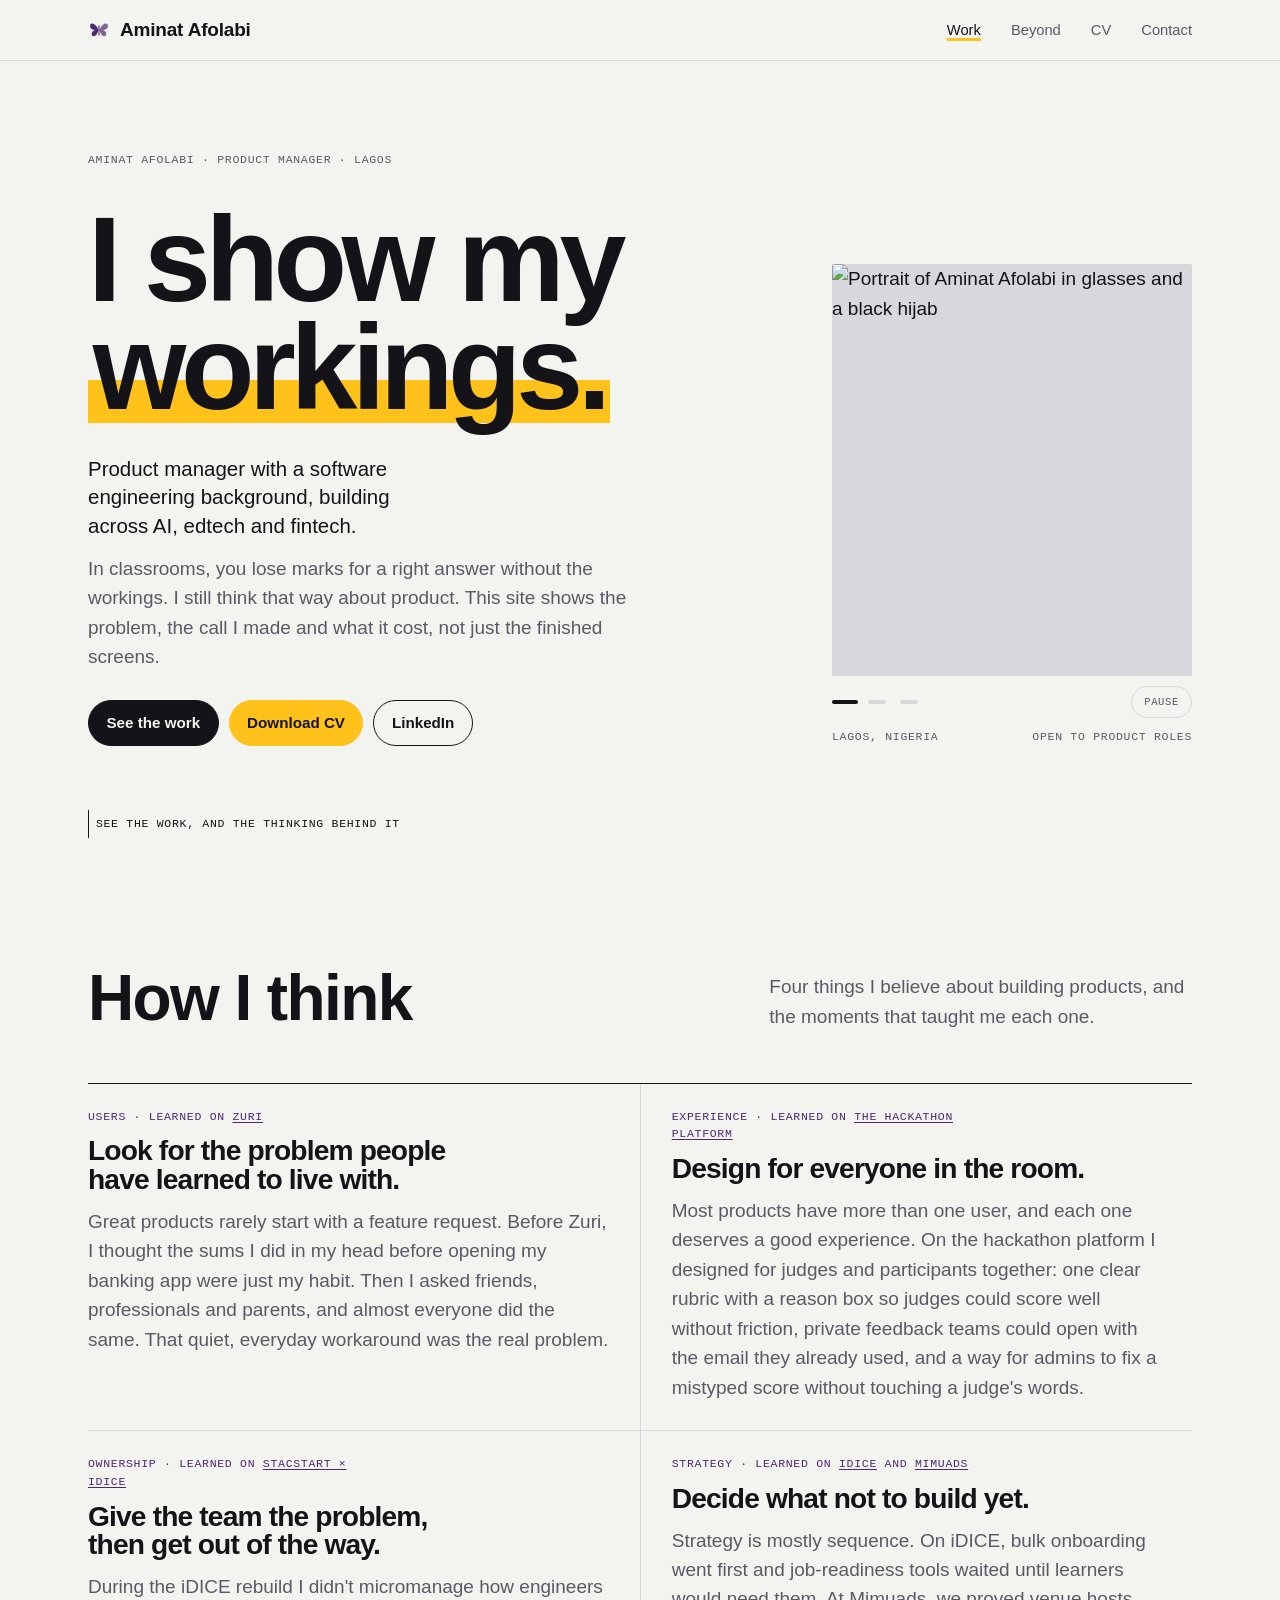
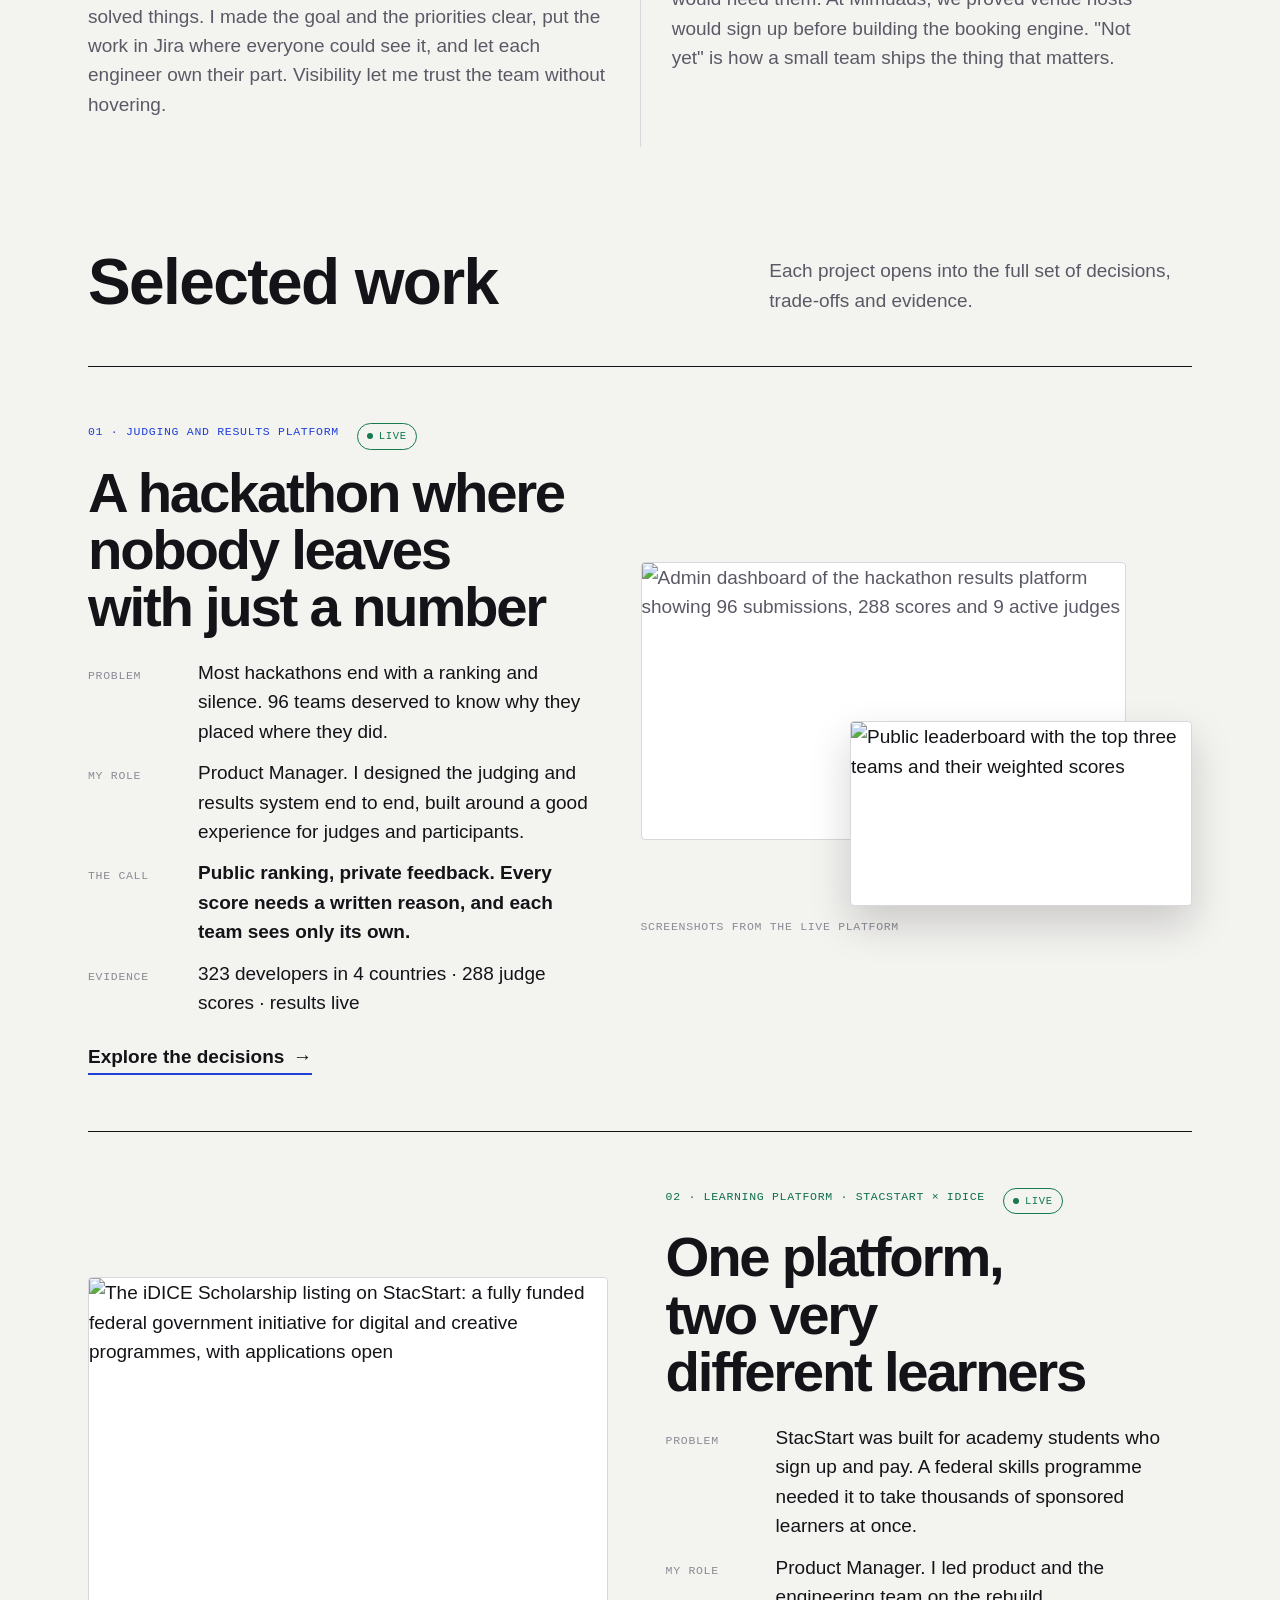
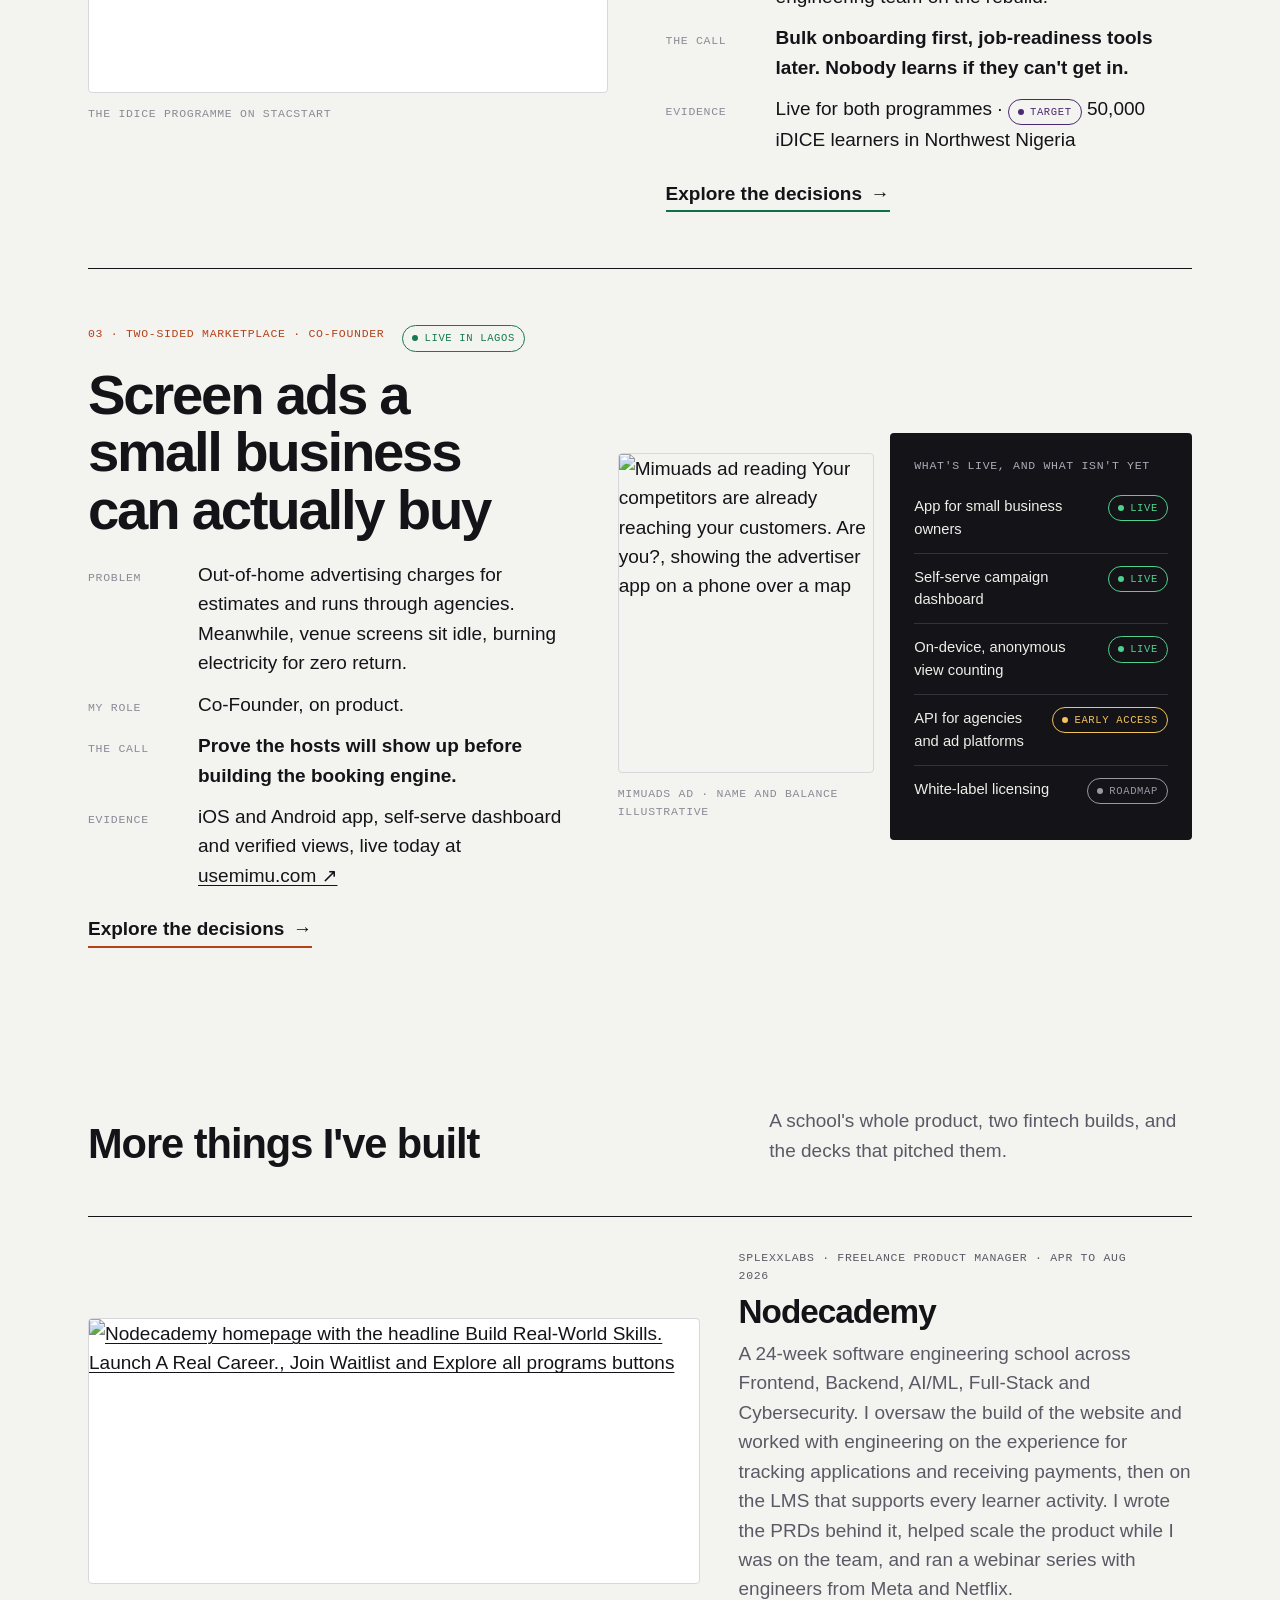
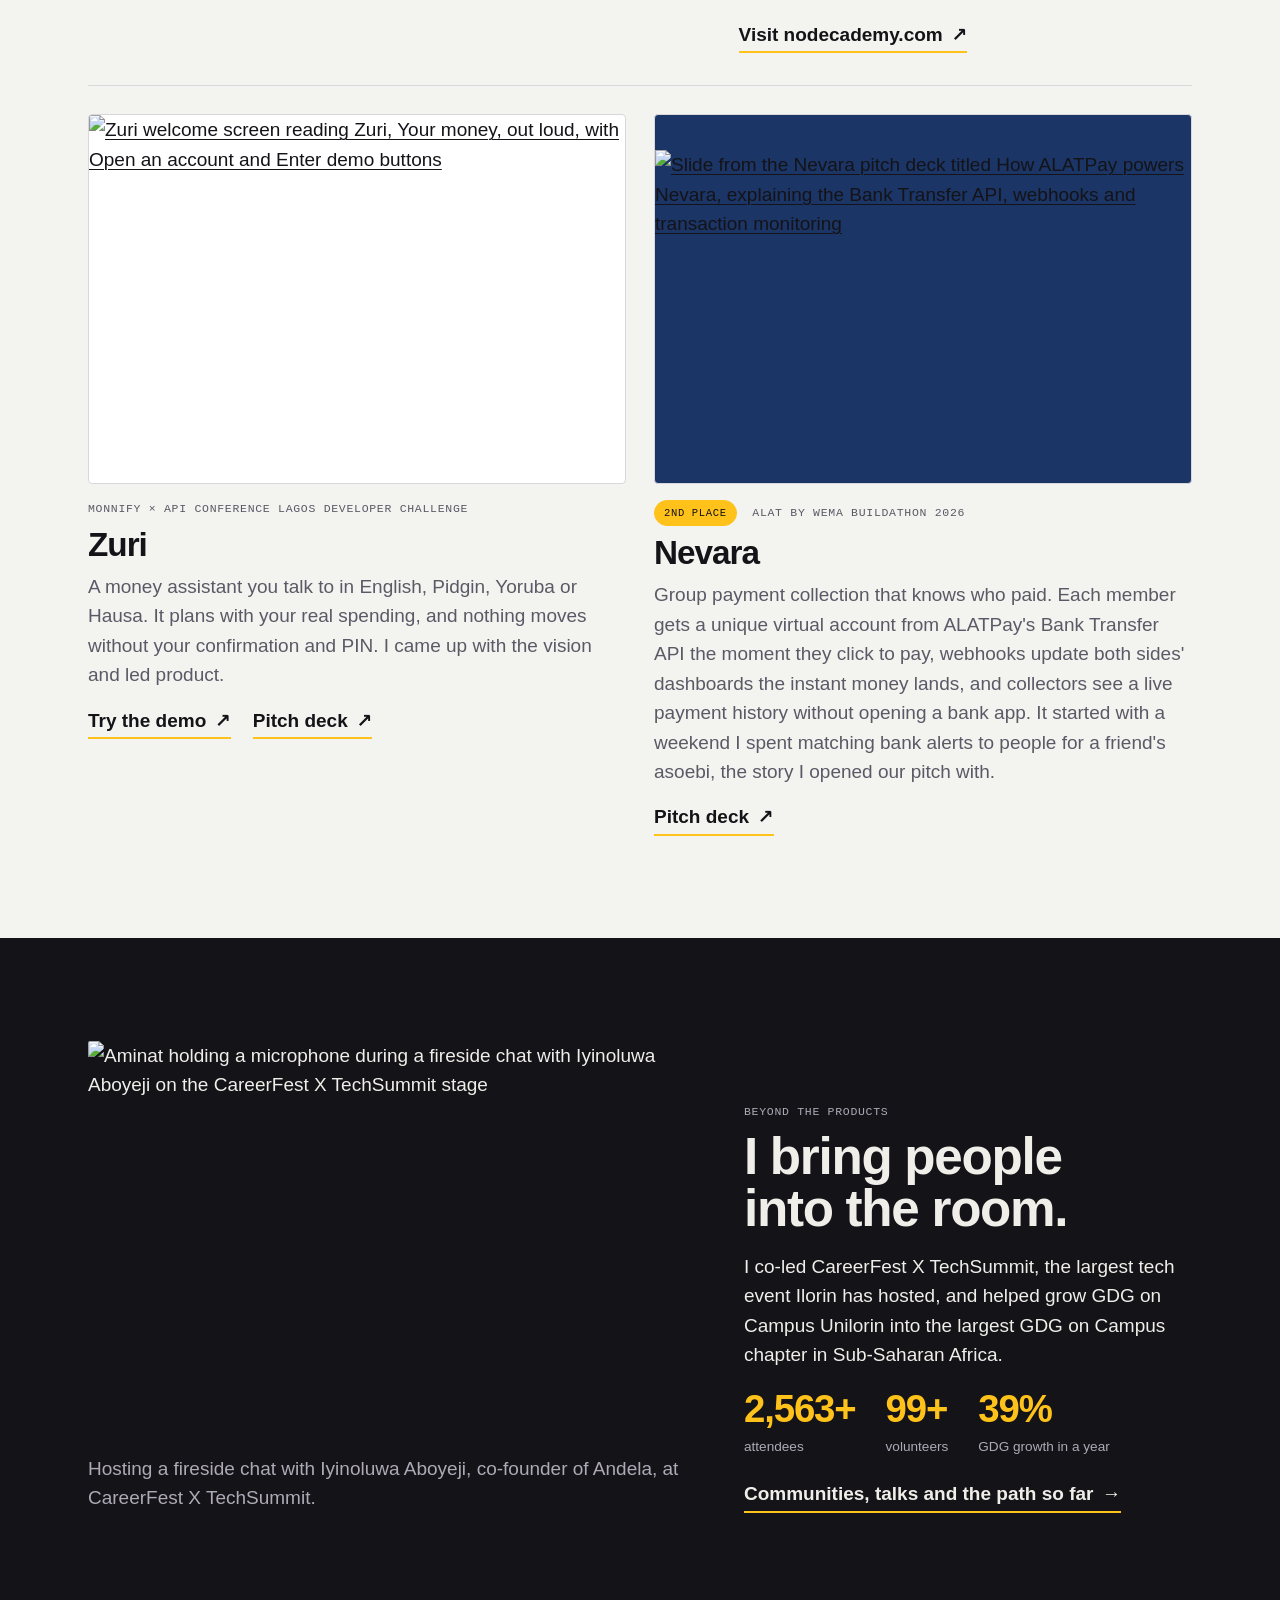
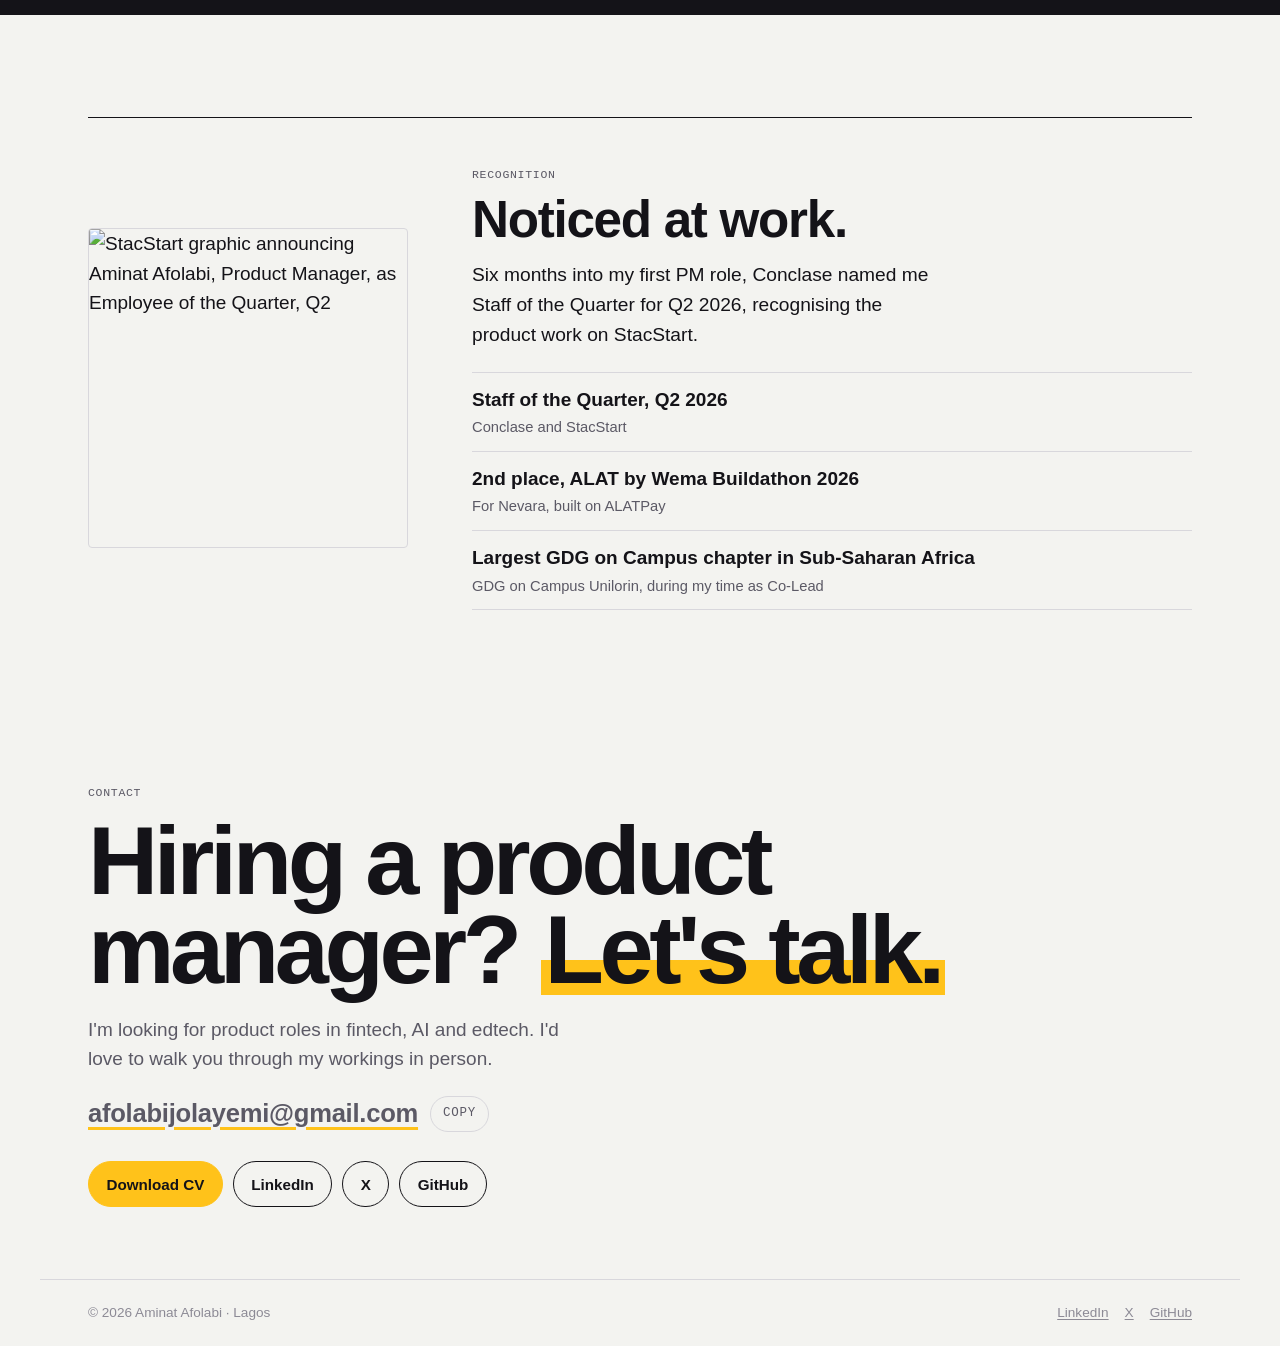
==== index.html @ c55392c6 "Initial file upload" ====
<!doctype html>
<html lang="en-GB" data-base="">
<head>
<meta charset="utf-8">
<meta name="viewport" content="width=device-width, initial-scale=1, viewport-fit=cover">
<title>Aminat Afolabi, Product Manager</title>
<meta name="description" content="Aminat Afolabi is a product manager in Lagos with a software engineering background, building across AI, edtech and fintech. Case studies with the decisions and trade-offs behind the work.">
<meta name="theme-color" content="#141318">
<meta name="author" content="Aminat Afolabi">
<meta property="og:type" content="website">
<meta property="og:site_name" content="Aminat Afolabi">
<meta property="og:title" content="Aminat Afolabi, Product Manager">
<meta property="og:description" content="Aminat Afolabi is a product manager in Lagos with a software engineering background, building across AI, edtech and fintech. Case studies with the decisions and trade-offs behind the work.">
<meta property="og:image" content="og-image.png">
<meta name="twitter:card" content="summary_large_image">
<meta name="twitter:title" content="Aminat Afolabi, Product Manager">
<meta name="twitter:description" content="Aminat Afolabi is a product manager in Lagos with a software engineering background, building across AI, edtech and fintech. Case studies with the decisions and trade-offs behind the work.">
<meta name="twitter:image" content="og-image.png">
<link rel="icon" href="favicon.png" type="image/png" sizes="64x64">
<link rel="icon" href="favicon-32.png" type="image/png" sizes="32x32">
<link rel="apple-touch-icon" href="apple-touch-icon.png">
<link rel="preload" href="fonts/familjen.woff2" as="font" type="font/woff2" crossorigin>
<link rel="stylesheet" href="styles.css">
<script>document.documentElement.classList.add('js')</script>
</head>
<body>
<a class="skip" href="#main">Skip to content</a>
<header class="site-head">
  <div class="wrap">
    <a class="brand" href="index.html"><svg viewBox="0 0 32 32" fill="currentColor" aria-hidden="true"><path d="M15 15C11 6 3 4 3 10c0 4 4 6 8 6-4 1-7 4-5 8 2 3 7 0 9-7z"/><path d="M17 15c4-9 12-11 12-5 0 4-4 6-8 6 4 1 7 4 5 8-2 3-7 0-9-7z" opacity=".7"/><rect x="15.2" y="9" width="1.6" height="15" rx=".8"/></svg><span>Aminat Afolabi</span></a>
    <nav class="site-nav" aria-label="Main">
      <a href="index.html#work" aria-current="page">Work</a>
      <a href="beyond.html">Beyond</a>
      <a class="opt" href="#" data-profile="cv" target="_blank" rel="noopener" hidden>CV</a>
      <a href="index.html#contact">Contact</a>
    </nav>
  </div>
</header>
<main id="main">
<section class="hero wrap" aria-labelledby="hero-title">
  <div class="hero-grid">
    <div>
      <p class="mono muted rise">Aminat Afolabi · Product Manager · Lagos</p>
      <h1 id="hero-title" class="rise d1">I show my <span class="hl sweep">workings.</span></h1>
      <p class="who rise d2">Product manager with a software engineering background, building across AI, edtech and fintech.</p>
      <p class="why rise d2">In classrooms, you lose marks for a right answer without the workings. I still think that way about product. This site shows the problem, the call I made and what it cost, not just the finished screens.</p>
      <div class="actions rise d3">
        <a class="btn solid" href="#work">See the work</a>
        <a class="btn hi" href="#" data-profile="cv" target="_blank" rel="noopener" hidden>Download CV</a>
        <a class="btn" href="https://www.linkedin.com/in/aminat-afolabi" target="_blank" rel="noopener">LinkedIn</a>
      </div>
    </div>
    <figure class="hero-figure rise d2" data-proofs aria-roledescription="carousel" aria-label="Aminat, and proof of the work">
      <div class="proof-stage">
        <div class="slide is-on" aria-hidden="false"><img src="img/portrait.webp" width="640" height="552" alt="Portrait of Aminat Afolabi in glasses and a black hijab" fetchpriority="high"></div>
        <div class="slide" aria-hidden="true"><img src="img/cf-aboyeji.webp" width="480" height="720" alt="Aminat standing beside Iyinoluwa Aboyeji at CareerFest X TechSummit" decoding="async" style="object-position:center 22%"><span class="slide-cap mono">With Iyinoluwa Aboyeji, after hosting our fireside chat</span></div>
        <div class="slide" aria-hidden="true"><img src="img/cf-crowd.webp" width="1280" height="853" alt="A packed auditorium at CareerFest X TechSummit" decoding="async"><span class="slide-cap mono">2,600+ people at CareerFest X TechSummit, which I co-led</span></div>
      </div>
      <div class="proof-controls" hidden>
        <div class="dots" role="group" aria-label="Choose photo">
          <button type="button" aria-label="Show portrait" aria-pressed="true"></button>
          <button type="button" aria-label="Show photo with Iyinoluwa Aboyeji" aria-pressed="false"></button>
          <button type="button" aria-label="Show CareerFest crowd" aria-pressed="false"></button>
        </div>
        <button type="button" class="pause mono" aria-pressed="false">Pause</button>
      </div>
      <figcaption><span class="mono">Lagos, Nigeria</span><span class="mono">Open to product roles</span></figcaption>
    </figure>
  </div>
  <a class="cue mono" href="#thinking"><i aria-hidden="true"></i><span><b>See the work, and the thinking behind it</b></span></a>
</section>

<section class="band wrap" id="thinking" aria-labelledby="think-title" style="padding-top:clamp(24px,4vw,48px)">
  <div class="band-head">
    <h2 id="think-title">How I think</h2>
    <p>Four things I believe about building products, and the moments that taught me each one.</p>
  </div>
  <div class="habits habits-4">
    <article class="habit">
      <p class="mono seen">Users · learned on <a href="#also">Zuri</a></p>
      <h3>Look for the problem people have learned to live with.</h3>
      <p>Great products rarely start with a feature request. Before Zuri, I thought the sums I did in my head before opening my banking app were just my habit. Then I asked friends, professionals and parents, and almost everyone did the same. That quiet, everyday workaround was the real problem.</p>
    </article>
    <article class="habit">
      <p class="mono seen">Experience · learned on <a href="work/hackathon.html">the hackathon platform</a></p>
      <h3>Design for everyone in the room.</h3>
      <p>Most products have more than one user, and each one deserves a good experience. On the hackathon platform I designed for judges and participants together: one clear rubric with a reason box so judges could score well without friction, private feedback teams could open with the email they already used, and a way for admins to fix a mistyped score without touching a judge's words.</p>
    </article>
    <article class="habit">
      <p class="mono seen">Ownership · learned on <a href="work/stacstart-idice.html">StacStart × iDICE</a></p>
      <h3>Give the team the problem, then get out of the way.</h3>
      <p>During the iDICE rebuild I didn't micromanage how engineers solved things. I made the goal and the priorities clear, put the work in Jira where everyone could see it, and let each engineer own their part. Visibility let me trust the team without hovering.</p>
    </article>
    <article class="habit">
      <p class="mono seen">Strategy · learned on <a href="work/stacstart-idice.html">iDICE</a> and <a href="work/mimuads.html">Mimuads</a></p>
      <h3>Decide what not to build yet.</h3>
      <p>Strategy is mostly sequence. On iDICE, bulk onboarding went first and job-readiness tools waited until learners would need them. At Mimuads, we proved venue hosts would sign up before building the booking engine. "Not yet" is how a small team ships the thing that matters.</p>
    </article>
  </div>
</section>

<section class="band wrap" id="work" aria-labelledby="work-title" style="padding-top:0">
  <div class="band-head">
    <h2 id="work-title">Selected work</h2>
    <p>Each project opens into the full set of decisions, trade-offs and evidence.</p>
  </div>

  <article class="pv pv-hack t-hack" aria-labelledby="pv1">
    <div>
      <p class="pv-kicker mono"><span>01 · Judging and results platform</span><span class="chip live">Live</span></p>
      <h3 id="pv1" style="view-transition-name:t-hack"><a href="work/hackathon.html">A hackathon where nobody leaves with just a number</a></h3>
      <dl class="pv-facts">
        <div><dt class="mono">Problem</dt><dd>Most hackathons end with a ranking and silence. 96 teams deserved to know why they placed where they did.</dd></div>
        <div><dt class="mono">My role</dt><dd>Product Manager. I designed the judging and results system end to end, built around a good experience for judges and participants.</dd></div>
        <div class="pv-working"><dt class="mono">The call</dt><dd><span class="hl-acc">Public ranking, private feedback.</span> Every score needs a written reason, and each team sees only its own.</dd></div>
        <div><dt class="mono">Evidence</dt><dd>323 developers in 4 countries · 288 judge scores · results live</dd></div>
      </dl>
      <a class="arrow-link" href="work/hackathon.html">Explore the decisions <span aria-hidden="true">→</span></a>
    </div>
    <figure class="pv-visual">
      <div class="shot-stack">
        <img src="img/hk-admin.webp" width="1100" height="629" alt="Admin dashboard of the hackathon results platform showing 96 submissions, 288 scores and 9 active judges" class="back" loading="lazy" decoding="async">
        <img src="img/hk-board.webp" width="1165" height="628" alt="Public leaderboard with the top three teams and their weighted scores" class="front" loading="lazy" decoding="async">
      </div>
      <figcaption class="shot-cap mono">Screenshots from the live platform</figcaption>
    </figure>
  </article>

  <article class="pv pv-idice t-idice" aria-labelledby="pv2">
    <div>
      <p class="pv-kicker mono"><span>02 · Learning platform · StacStart × iDICE</span><span class="chip live">Live</span></p>
      <h3 id="pv2" style="view-transition-name:t-idice"><a href="work/stacstart-idice.html">One platform, two very different learners</a></h3>
      <dl class="pv-facts">
        <div><dt class="mono">Problem</dt><dd>StacStart was built for academy students who sign up and pay. A federal skills programme needed it to take thousands of sponsored learners at once.</dd></div>
        <div><dt class="mono">My role</dt><dd>Product Manager. I led product and the engineering team on the rebuild.</dd></div>
        <div class="pv-working"><dt class="mono">The call</dt><dd><span class="hl-acc">Bulk onboarding first, job-readiness tools later.</span> Nobody learns if they can't get in.</dd></div>
        <div><dt class="mono">Evidence</dt><dd>Live for both programmes · <span class="chip target">Target</span> 50,000 iDICE learners in Northwest Nigeria</dd></div>
      </dl>
      <a class="arrow-link" href="work/stacstart-idice.html">Explore the decisions <span aria-hidden="true">→</span></a>
    </div>
    <figure class="pv-visual idice-visual">
      <div class="idice-frame"><img src="img/idice-stacstart.webp" width="583" height="620" alt="The iDICE Scholarship listing on StacStart: a fully funded federal government initiative for digital and creative programmes, with applications open" loading="lazy" decoding="async"></div>
      <figcaption class="shot-cap mono">The iDICE programme on StacStart</figcaption>
    </figure>
  </article>

  <article class="pv pv-mimu t-mimu" aria-labelledby="pv3">
    <div>
      <p class="pv-kicker mono"><span>03 · Two-sided marketplace · Co-Founder</span><span class="chip live">Live in Lagos</span></p>
      <h3 id="pv3" style="view-transition-name:t-mimu"><a href="work/mimuads.html">Screen ads a small business can actually buy</a></h3>
      <dl class="pv-facts">
        <div><dt class="mono">Problem</dt><dd>Out-of-home advertising charges for estimates and runs through agencies. Meanwhile, venue screens sit idle, burning electricity for zero return.</dd></div>
        <div><dt class="mono">My role</dt><dd>Co-Founder, on product.</dd></div>
        <div class="pv-working"><dt class="mono">The call</dt><dd><span class="hl-acc">Prove the hosts will show up</span> before building the booking engine.</dd></div>
        <div><dt class="mono">Evidence</dt><dd>iOS and Android app, self-serve dashboard and verified views, live today at <a href="https://usemimu.com" target="_blank" rel="noopener">usemimu.com ↗</a></dd></div>
      </dl>
      <a class="arrow-link" href="work/mimuads.html">Explore the decisions <span aria-hidden="true">→</span></a>
    </div>
    <div class="pv-visual mimu-visual">
    <figure class="mimu-ad"><img src="img/mimu-ad.webp" width="480" height="600" alt="Mimuads ad reading Your competitors are already reaching your customers. Are you?, showing the advertiser app on a phone over a map" loading="lazy" decoding="async"><figcaption class="shot-cap mono">Mimuads ad · name and balance illustrative</figcaption></figure>
    <div class="on-night ledger-box">
      <p class="mono ledger-cap" style="color:var(--night-muted);margin-bottom:8px">What's live, and what isn't yet</p>
      <ul class="ledger">
        <li><span>App for small business owners</span><span class="chip live">Live</span></li>
        <li><span>Self-serve campaign dashboard</span><span class="chip live">Live</span></li>
        <li><span>On-device, anonymous view counting</span><span class="chip live">Live</span></li>
        <li><span>API for agencies and ad platforms</span><span class="chip early">Early access</span></li>
        <li><span>White-label licensing</span><span class="chip road">Roadmap</span></li>
      </ul>
    </div>
    </div>
  </article>
</section>

<section class="band wrap" id="also" aria-labelledby="also-title" style="padding-top:0">
  <div class="band-head"><h2 id="also-title" style="font-size:clamp(1.8rem,3.4vw,2.6rem)">More things I've built</h2><p>A school's whole product, two fintech builds, and the decks that pitched them.</p></div>
  <div class="builds">
    <article class="build build-wide">
      <a class="build-shot" href="https://www.nodecademy.com/" target="_blank" rel="noopener"><img src="img/nodecademy.webp" width="1269" height="550" alt="Nodecademy homepage with the headline Build Real-World Skills. Launch A Real Career., Join Waitlist and Explore all programs buttons" loading="lazy" decoding="async"></a>
      <div class="build-text">
        <p class="mono muted">Splexxlabs · Freelance Product Manager · Apr to Aug 2026</p>
        <h3>Nodecademy</h3>
        <p>A 24-week software engineering school across Frontend, Backend, AI/ML, Full-Stack and Cybersecurity. I oversaw the build of the website and worked with engineering on the experience for tracking applications and receiving payments, then on the LMS that supports every learner activity. I wrote the PRDs behind it, helped scale the product while I was on the team, and ran a webinar series with engineers from Meta and Netflix.</p>
        <p class="build-links"><a class="arrow-link" href="https://www.nodecademy.com/" target="_blank" rel="noopener">Visit nodecademy.com <span aria-hidden="true">↗</span></a></p>
      </div>
    </article>
    <article class="build">
      <a class="build-shot" href="https://zuri-orpin-seven.vercel.app/" target="_blank" rel="noopener"><img src="img/zuri.webp" width="657" height="613" alt="Zuri welcome screen reading Zuri, Your money, out loud, with Open an account and Enter demo buttons" loading="lazy" decoding="async"></a>
      <div class="build-text">
        <p class="mono muted">Monnify × API Conference Lagos Developer Challenge</p>
        <h3>Zuri</h3>
        <p>A money assistant you talk to in English, Pidgin, Yoruba or Hausa. It plans with your real spending, and nothing moves without your confirmation and PIN. I came up with the vision and led product.</p>
        <p class="build-links"><a class="arrow-link" href="https://zuri-orpin-seven.vercel.app/" target="_blank" rel="noopener">Try the demo <span aria-hidden="true">↗</span></a><a class="arrow-link" href="https://drive.google.com/file/d/1WI0hQv4RBMmU1ZyccKUi3Dp_naW5KA8z/view?usp=sharing" target="_blank" rel="noopener">Pitch deck <span aria-hidden="true">↗</span></a></p>
      </div>
    </article>
    <article class="build">
      <a class="build-shot contain" href="https://drive.google.com/file/d/1_WzfguJXYPybaouAVrhMz_KWhtLVdKk3/view?usp=sharing" target="_blank" rel="noopener"><img src="img/nevara-alatpay.webp" width="863" height="480" alt="Slide from the Nevara pitch deck titled How ALATPay powers Nevara, explaining the Bank Transfer API, webhooks and transaction monitoring" loading="lazy" decoding="async"></a>
      <div class="build-text">
        <p class="mono muted"><span class="chip prize">2nd place</span> ALAT by Wema Buildathon 2026</p>
        <h3>Nevara</h3>
        <p>Group payment collection that knows who paid. Each member gets a unique virtual account from ALATPay's Bank Transfer API the moment they click to pay, webhooks update both sides' dashboards the instant money lands, and collectors see a live payment history without opening a bank app. It started with a weekend I spent matching bank alerts to people for a friend's asoebi, the story I opened our pitch with.</p>
        <p class="build-links"><a class="arrow-link" href="https://drive.google.com/file/d/1_WzfguJXYPybaouAVrhMz_KWhtLVdKk3/view?usp=sharing" target="_blank" rel="noopener">Pitch deck <span aria-hidden="true">↗</span></a></p>
      </div>
    </article>
  </div>
</section>

<section class="night band" aria-labelledby="beyond-title">
  <div class="wrap">
    <div class="beyond-teaser">
      <figure>
        <img src="img/cf-fireside.webp" width="1280" height="853" alt="Aminat holding a microphone during a fireside chat with Iyinoluwa Aboyeji on the CareerFest X TechSummit stage" loading="lazy" decoding="async">
        <figcaption>Hosting a fireside chat with Iyinoluwa Aboyeji, co-founder of Andela, at CareerFest X TechSummit.</figcaption>
      </figure>
      <div>
        <p class="mono muted">Beyond the products</p>
        <h2 id="beyond-title" style="font-size:clamp(2rem,4vw,3.4rem);margin-top:10px">I bring people into the room.</h2>
        <p style="margin-top:16px;max-width:44ch">I co-led CareerFest X TechSummit, the largest tech event Ilorin has hosted, and helped grow GDG on Campus Unilorin into the largest GDG on Campus chapter in Sub-Saharan Africa.</p>
        <div class="stats">
          <div><b>2,600+</b><span>attendees</span></div>
          <div><b>100+</b><span>volunteers</span></div>
          <div><b>40%</b><span>GDG growth in a year</span></div>
        </div>
        <a class="arrow-link" href="beyond.html">Communities, talks and the path so far <span aria-hidden="true">→</span></a>
      </div>
    </div>
  </div>
</section>

<section class="band wrap" id="recognition" aria-labelledby="recog-title">
  <div class="recog">
    <figure class="recog-fig"><img src="img/award-eotq.webp" width="800" height="800" alt="StacStart graphic announcing Aminat Afolabi, Product Manager, as Employee of the Quarter, Q2" loading="lazy" decoding="async"></figure>
    <div>
      <p class="mono muted">Recognition</p>
      <h2 id="recog-title" style="font-size:clamp(2rem,4vw,3.2rem);margin-top:10px">Noticed at work.</h2>
      <p class="recog-lead">Six months into my first PM role, Conclase named me Staff of the Quarter for Q2 2026, recognising the product work on StacStart.</p>
      <ul class="recog-list">
        <li><b>Staff of the Quarter, Q2 2026</b><span>Conclase and StacStart</span></li>
        <li><b>2nd place, ALAT by Wema Buildathon 2026</b><span>For Nevara, built on ALATPay</span></li>
        <li><b>Largest GDG on Campus chapter in Sub-Saharan Africa</b><span>GDG on Campus Unilorin, during my time as Co-Lead</span></li>
      </ul>
      <!-- TESTIMONIALS: when you have quotes, add them here as <blockquote class="quote">"..."<cite>Name, Role, Company</cite></blockquote> -->
    </div>
  </div>
</section>

<section class="close wrap" id="contact" aria-labelledby="close-title" style="padding-top:clamp(24px,4vw,56px)">
  <p class="mono muted">Contact</p>
  <h2 id="close-title" style="margin-top:14px">Hiring a product manager? <span class="hl">Let's talk.</span></h2>
  <p>I'm looking for product roles in fintech, AI and edtech. I'd love to walk you through my workings in person.</p>
  <p class="email-row" data-profile="email" hidden><a class="email-link" href="#" data-profile="email" data-fill></a><button class="copy-btn" type="button" data-copy-email>Copy</button></p>
  <div class="actions">
    <a class="btn hi" href="#" data-profile="cv" target="_blank" rel="noopener" hidden>Download CV</a>
    <a class="btn" href="https://www.linkedin.com/in/aminat-afolabi" target="_blank" rel="noopener">LinkedIn</a>
    <a class="btn" href="#" data-profile="x" target="_blank" rel="noopener" hidden>X</a>
    <a class="btn" href="https://github.com/Armina101" target="_blank" rel="noopener">GitHub</a>
  </div>
</section>
</main>
<footer class="wrap site-foot"><span>© 2026 Aminat Afolabi · Lagos</span><span class="foot-links"><a href="https://www.linkedin.com/in/aminat-afolabi" target="_blank" rel="noopener">LinkedIn</a><a href="https://x.com/mysterios_amina" target="_blank" rel="noopener">X</a><a href="https://github.com/Armina101" target="_blank" rel="noopener">GitHub</a></span></footer>
<p class="toast" id="toast" role="status" aria-live="polite" hidden></p>
<script src="site.js"></script>
</body>
</html>
---- styles.css ----
/* ==========================================================================
   Aminat Afolabi · "I show my workings"
   Layout concept: an editorial site that reads like a well-marked script.
   Highlighter yellow marks the answer, plum carries the margin notes,
   each case study brings its own accent on a shared structure.
   ========================================================================== */

@font-face{font-family:"Familjen Grotesk";src:url(fonts/familjen.woff2) format("woff2");font-weight:400 700;font-style:normal;font-display:swap}
@font-face{font-family:"Familjen Grotesk";src:url(fonts/familjen-italic.woff2) format("woff2");font-weight:400 700;font-style:italic;font-display:swap}
@font-face{font-family:"IBM Plex Mono";src:url(fonts/plexmono-400.woff2) format("woff2");font-weight:400;font-display:swap}
@font-face{font-family:"IBM Plex Mono";src:url(fonts/plexmono-500.woff2) format("woff2");font-weight:500;font-display:swap}
@font-face{font-family:"Newsreader";src:url(fonts/newsreader-italic.woff2) format("woff2");font-weight:400 500;font-style:italic;font-display:swap}

:root{
  --paper:#F3F3F0; --raised:#FFFFFF; --ink:#141318; --muted:#5B5965; --faint:#8C8A95; --line:#D8D7DC;
  --hi:#FFC21A; --on-hi:#141318; --plum:#4B2A73; --plum-soft:#ECE6F5;
  --night:#141318; --night-2:#1E1D24; --night-line:#34323C; --night-text:#EFEEE9; --night-muted:#ADAAB6;
  --accent:#4B2A73; --accent-soft:#ECE6F5;
  --live:#167A4C; --live-soft:#DDF1E6; --plan:#8A5A00; --plan-soft:#FFF0C7;
  --sans:"Familjen Grotesk", "Helvetica Neue", Arial, system-ui, sans-serif;
  --mono:"IBM Plex Mono", ui-monospace, "SFMono-Regular", Menlo, monospace;
  --serif:"Newsreader", Georgia, "Times New Roman", serif;
  --wrap:1200px; --gut:clamp(16px,4vw,48px);
}
@media (prefers-color-scheme: dark){:root:not([data-theme="light"]){
  --paper:#111015; --raised:#1A1920; --ink:#EFEEE9; --muted:#A6A3AF; --faint:#7D7A86; --line:#2D2C34;
  --hi:#FFC93D; --plum:#C7B5F0; --plum-soft:#251F33;
  --night:#0A090D; --night-2:#17161C; --night-line:#2D2C34;
  --live:#4FD08E; --live-soft:#11291D; --plan:#F2C35A; --plan-soft:#2E2510; color-scheme:dark}}
:root[data-theme="dark"]{
  --paper:#111015; --raised:#1A1920; --ink:#EFEEE9; --muted:#A6A3AF; --faint:#7D7A86; --line:#2D2C34;
  --hi:#FFC93D; --plum:#C7B5F0; --plum-soft:#251F33;
  --night:#0A090D; --night-2:#17161C; --night-line:#2D2C34;
  --live:#4FD08E; --live-soft:#11291D; --plan:#F2C35A; --plan-soft:#2E2510; color-scheme:dark}

/* project accents, each with a dark-theme partner */
.t-hack{--accent:#1F3FD6; --accent-soft:#E4E8FC}
.t-idice{--accent:#0F6E4D; --accent-soft:#DDF0E8}
.t-mimu{--accent:#B5421A; --accent-soft:#FBE6DC}
@media (prefers-color-scheme: dark){:root:not([data-theme="light"]) .t-hack{--accent:#93A7FF;--accent-soft:#1A2048}:root:not([data-theme="light"]) .t-idice{--accent:#62CFA0;--accent-soft:#10291F}:root:not([data-theme="light"]) .t-mimu{--accent:#F29A72;--accent-soft:#2F1A12}}
:root[data-theme="dark"] .t-hack{--accent:#93A7FF;--accent-soft:#1A2048}
:root[data-theme="dark"] .t-idice{--accent:#62CFA0;--accent-soft:#10291F}
:root[data-theme="dark"] .t-mimu{--accent:#F29A72;--accent-soft:#2F1A12}

@view-transition{navigation:auto}
::view-transition-old(root),::view-transition-new(root){animation-duration:.28s}

*{box-sizing:border-box}
[hidden]{display:none!important}
html{scroll-behavior:smooth;-webkit-text-size-adjust:100%}
body{margin:0;background:var(--paper);color:var(--ink);font-family:var(--sans);font-size:clamp(17px,1.05vw + 12px,19px);line-height:1.55;-webkit-font-smoothing:antialiased;text-rendering:optimizeLegibility}
a{color:inherit;text-underline-offset:.18em;text-decoration-thickness:1px}
img{max-width:100%;height:auto;display:block}
h1,h2,h3,h4{margin:0;font-weight:700;letter-spacing:-0.025em;line-height:1.02;text-wrap:balance}
p,ul,ol,dl,dd,figure,blockquote{margin:0}
ul,ol{padding:0}
.wrap{max-width:var(--wrap);margin:0 auto;padding-inline:var(--gut)}
.mono{font-family:var(--mono);font-size:.72rem;letter-spacing:.06em;text-transform:uppercase;font-weight:400}
.muted{color:var(--muted)}
.serif-note{font-family:var(--serif);font-style:italic;color:var(--plum);font-size:1.1em;line-height:1.35}
:focus-visible{outline:3px solid var(--plum);outline-offset:3px;border-radius:3px}
.skip{position:absolute;left:12px;top:-80px;z-index:50;background:var(--ink);color:var(--paper);padding:10px 14px;border-radius:4px;text-decoration:none}
.skip:focus{top:calc(10px + env(safe-area-inset-top,0px))}

/* highlighter: the site's one loud gesture */
.hl{background-image:linear-gradient(var(--hi),var(--hi));background-repeat:no-repeat;background-position:0 88%;background-size:100% .36em;padding-inline:.04em;color:inherit}
.js .hl.sweep{background-size:0% .36em;animation:sweep .9s .35s cubic-bezier(.6,.1,.2,1) forwards}
@keyframes sweep{to{background-size:100% .36em}}

/* header */
.site-head{position:sticky;top:env(safe-area-inset-top,0px);z-index:20;background:color-mix(in srgb,var(--paper) 92%,transparent);backdrop-filter:blur(8px);-webkit-backdrop-filter:blur(8px);border-bottom:1px solid var(--line)}
.site-head .wrap{display:flex;align-items:center;justify-content:space-between;gap:16px;min-height:60px}
.brand{display:flex;align-items:center;gap:10px;text-decoration:none;font-weight:700;letter-spacing:-0.01em}
.brand svg{width:22px;height:22px;color:var(--plum);flex:none}
.site-nav{display:flex;align-items:center;gap:clamp(14px,2.6vw,30px);font-size:.92rem}
.site-nav a{text-decoration:none;color:var(--muted)}
.site-nav a:hover,.site-nav a[aria-current="page"]{color:var(--ink)}
.site-nav a[aria-current="page"]{text-decoration:underline;text-decoration-color:var(--hi);text-decoration-thickness:3px}
@media (max-width:560px){.site-nav .opt{display:none}}

/* buttons */
.actions{display:flex;flex-wrap:wrap;gap:10px}
.btn{display:inline-flex;align-items:center;gap:.5em;min-height:46px;padding:.6em 1.15em;border-radius:999px;border:1.5px solid var(--ink);background:transparent;color:var(--ink);font:600 .95rem/1 var(--sans);text-decoration:none;cursor:pointer;transition:background .2s,color .2s}
.btn:hover{background:var(--ink);color:var(--paper)}
.btn.solid{background:var(--ink);color:var(--paper)}
.btn.solid:hover{background:var(--plum);border-color:var(--plum);color:#fff}
.btn.hi{background:var(--hi);border-color:var(--hi);color:var(--on-hi)}
.btn.hi:hover{background:var(--ink);border-color:var(--ink);color:var(--paper)}
.arrow-link{font-weight:600;text-decoration:none;display:inline-flex;align-items:center;gap:.45em;border-bottom:2px solid var(--hi);padding-bottom:2px}
.arrow-link span{transition:transform .2s}
.arrow-link:hover span{transform:translateX(4px)}

/* ---------- HOME ---------- */
.hero{padding-block:clamp(40px,7vw,96px) clamp(40px,6vw,72px)}
.hero-grid{display:grid;grid-template-columns:minmax(0,1.55fr) minmax(0,1fr);gap:clamp(28px,6vw,88px);align-items:end}
@media (max-width:820px){.hero-grid{grid-template-columns:1fr;align-items:start}}
.hero h1{font-size:clamp(3.1rem,9.4vw,8.6rem);line-height:.9;letter-spacing:-0.045em;margin-top:.3em}
.hero .who{margin-top:clamp(22px,3vw,34px);font-size:clamp(1.15rem,1.6vw,1.45rem);line-height:1.38;max-width:31ch;font-weight:500}
.hero .why{margin-top:14px;color:var(--muted);max-width:52ch}
.hero .actions{margin-top:28px}
.hero-figure{justify-self:end;width:min(100%,360px);position:relative}
@media (max-width:820px){.hero-figure{justify-self:start;width:min(72%,300px)}}
.hero-figure img{width:100%;aspect-ratio:7/8;object-fit:cover;object-position:center 35%;border-radius:2px}
.hero-figure figcaption{display:flex;justify-content:space-between;gap:10px;margin-top:10px;color:var(--muted)}
.cue{display:inline-flex;gap:.6em;align-items:center;margin-top:clamp(36px,5vw,64px);color:var(--muted);text-decoration:none}
.cue b{font-weight:500;color:var(--ink)}
.cue i{display:inline-block;width:1px;height:28px;background:var(--ink);position:relative;overflow:hidden}
.js .cue i::after{content:"";position:absolute;left:0;top:-30%;width:1px;height:30%;background:var(--hi);animation:drip 2.2s 1.2s ease-in-out infinite}
@keyframes drip{to{top:100%}}

.band{padding-block:clamp(56px,8vw,112px)}
.band-head{display:flex;justify-content:space-between;align-items:end;gap:14px 40px;flex-wrap:wrap;margin-bottom:clamp(28px,4vw,52px)}
.band-head h2{font-size:clamp(2.2rem,5vw,4.2rem)}
.band-head p{max-width:40ch;color:var(--muted)}

.habits{display:grid;grid-template-columns:repeat(3,minmax(0,1fr));gap:0;border-top:1.5px solid var(--ink)}
@media (max-width:860px){.habits{grid-template-columns:1fr}}
.habit{padding:22px clamp(0px,2vw,28px) 26px 0;display:grid;gap:12px;align-content:start}
.habit + .habit{border-left:1px solid var(--line);padding-left:clamp(16px,2vw,28px)}
@media (max-width:860px){.habit + .habit{border-left:0;border-top:1px solid var(--line);padding-left:0}}
.habit h3{font-size:clamp(1.5rem,2.2vw,1.9rem);letter-spacing:-0.03em}
.habit p{color:var(--muted);max-width:44ch}
.habit .seen{color:var(--plum)}
.habit .seen a{color:var(--plum)}

/* project previews: three compositions on one structure */
.pv{display:grid;gap:clamp(20px,4vw,56px);padding-block:clamp(32px,5vw,56px);border-top:1.5px solid var(--ink);align-items:center}
.pv-kicker{display:flex;gap:10px 18px;flex-wrap:wrap;color:var(--accent)}
.pv h3{font-size:clamp(2rem,4.4vw,3.6rem);letter-spacing:-0.04em;margin-top:14px}
.pv h3 a{text-decoration:none}
.pv-facts{display:grid;gap:12px;margin-top:22px}
.pv-facts div{display:grid;grid-template-columns:96px minmax(0,1fr);gap:14px;align-items:baseline}
@media (max-width:480px){.pv-facts div{grid-template-columns:1fr;gap:2px}}
.pv-facts dt{color:var(--faint)}
.pv-facts dd{max-width:56ch}
.pv-working{position:relative}
.pv-working dd{font-weight:600}
.pv .arrow-link{margin-top:24px;border-bottom-color:var(--accent)}
.pv:hover .hl-acc,.pv:focus-within .hl-acc{background-size:100% .36em}
.hl-acc{background-image:linear-gradient(var(--hi),var(--hi));background-repeat:no-repeat;background-position:0 88%;background-size:0% .36em;transition:background-size .5s cubic-bezier(.6,.1,.2,1)}
@media (hover:none){.hl-acc{background-size:100% .36em}}

.pv-hack{grid-template-columns:minmax(0,1fr) minmax(0,1.1fr)}
.pv-idice{grid-template-columns:minmax(0,1fr) minmax(0,1fr)}
.pv-mimu{grid-template-columns:minmax(0,1.15fr) minmax(0,1fr)}
@media (max-width:880px){.pv-hack,.pv-idice,.pv-mimu{grid-template-columns:1fr}}
@media (min-width:881px){.pv-idice .pv-visual{order:-1}}

.shot-stack{position:relative;padding:0 0 12% 0}
.shot-stack img{border:1px solid var(--line);border-radius:4px;background:var(--raised)}
.shot-stack .back{width:88%}
.shot-stack .front{position:absolute;width:62%;right:0;bottom:0;box-shadow:0 18px 40px rgba(20,19,24,.18)}
.shot-cap{margin-top:12px;color:var(--faint)}

.mini-journeys{display:grid;gap:10px;padding:clamp(18px,3vw,30px);background:var(--accent-soft);border-radius:4px}
.mini-journeys .row{display:grid;grid-template-columns:96px repeat(4,minmax(0,1fr));gap:6px;align-items:center}
.mini-journeys .row > span{font-size:.78rem;line-height:1.25;padding:8px;border-radius:3px;background:var(--raised);color:var(--ink);min-height:48px;display:flex;align-items:center}
.mini-journeys .row > span.who{background:transparent;font-family:var(--mono);font-size:.68rem;text-transform:uppercase;letter-spacing:.05em;color:var(--accent);padding-left:0}
.mini-journeys .row > span.diff{outline:2px solid var(--accent);outline-offset:-2px;font-weight:600}
.mini-journeys .merge{text-align:center;padding:10px;border-radius:3px;background:var(--accent);color:#fff;font-weight:600;font-size:.9rem}
:root[data-theme="dark"] .mini-journeys .merge{color:#111015}
@media (prefers-color-scheme: dark){:root:not([data-theme="light"]) .mini-journeys .merge{color:#111015}}
.mini-journeys .cap{color:var(--muted)}
@media (max-width:480px){.mini-journeys .row{grid-template-columns:repeat(4,minmax(0,1fr))}.mini-journeys .row > span.who{grid-column:1/-1;min-height:0;padding-bottom:0}}

.pv-mimu .pv-visual{background:var(--night);color:var(--night-text);border-radius:4px;padding:clamp(20px,3vw,32px)}
.ledger{display:grid;gap:0}
.ledger li{list-style:none;display:grid;grid-template-columns:minmax(0,1fr) auto;gap:12px;padding-block:12px;border-top:1px solid var(--night-line);align-items:baseline}
.ledger li:first-child{border-top:0}
.ledger .cap{color:var(--night-muted);margin-bottom:6px}

/* status chips: an honesty taxonomy */
.chip{display:inline-flex;align-items:center;gap:6px;font-family:var(--mono);font-size:.66rem;letter-spacing:.06em;text-transform:uppercase;padding:4px 9px;border-radius:999px;white-space:nowrap;border:1px solid currentColor}
.chip::before{content:"";width:6px;height:6px;border-radius:50%;background:currentColor}
.chip.live{color:var(--live)}
.chip.early{color:var(--plan)}
.chip.road{color:var(--faint)}
.chip.target{color:var(--plum)}
.chip.prize{color:var(--on-hi);background:var(--hi);border-color:var(--hi)}
.chip.prize::before{display:none}
.on-night .chip.live{color:#4FD08E}.on-night .chip.early{color:#F2C35A}.on-night .chip.road{color:#9A97A3}

.also{list-style:none;display:grid;grid-template-columns:repeat(4,minmax(0,1fr));gap:0;border-top:1px solid var(--line)}
@media (max-width:980px){.also{grid-template-columns:repeat(2,minmax(0,1fr))}}
@media (max-width:560px){.also{grid-template-columns:1fr}}
.also li{padding:18px 20px 22px 0;display:grid;gap:8px;align-content:start;border-bottom:1px solid var(--line)}
.also h3{font-size:1.35rem;letter-spacing:-0.02em}
.also p{color:var(--muted);font-size:.95rem}

/* more builds: one wide, two side by side, different weights on purpose */
.builds{display:grid;grid-template-columns:repeat(2,minmax(0,1fr));gap:clamp(16px,2.4vw,28px);border-top:1.5px solid var(--ink);padding-top:clamp(20px,3vw,32px)}
@media (max-width:760px){.builds{grid-template-columns:1fr}}
.build{display:grid;gap:16px;align-content:start;min-width:0}
.build-wide{grid-column:1/-1;grid-template-columns:minmax(0,1.35fr) minmax(0,1fr);gap:clamp(18px,3vw,40px);align-items:center;padding-bottom:clamp(20px,3vw,32px);border-bottom:1px solid var(--line)}
@media (max-width:860px){.build-wide{grid-template-columns:1fr}}
.build-shot{display:block;border-radius:4px;overflow:hidden;border:1px solid var(--line);background:var(--raised)}
.build-shot img{width:100%;transition:transform .5s ease}
.build-shot:hover img{transform:scale(1.02)}
.build:not(.build-wide) .build-shot{aspect-ratio:16/11}
.build:not(.build-wide) .build-shot img{height:100%;object-fit:cover;object-position:center 40%}
.build-text{display:grid;gap:10px;align-content:start}
.build-text h3{font-size:clamp(1.6rem,2.6vw,2.2rem);letter-spacing:-0.03em}
.build-text p{color:var(--muted);max-width:58ch}
.build-links{display:flex;flex-wrap:wrap;gap:12px 22px;margin-top:6px}
.build-links .arrow-link{color:var(--ink)}
.build-type{background:var(--hi);color:var(--on-hi);border-radius:4px;padding:clamp(20px,3vw,32px)}
.build-type .build-text p{color:var(--on-hi)}
.build-type .build-links .arrow-link{color:var(--on-hi);border-bottom-color:var(--on-hi)}
.build-type .chip.prize{background:var(--on-hi);color:var(--hi);border-color:var(--on-hi)}
.build-type .nevara-quote{font-family:var(--serif);font-style:italic;font-size:clamp(1.8rem,3vw,2.6rem);line-height:1.1}

.recog{display:grid;grid-template-columns:minmax(0,320px) minmax(0,1fr);gap:clamp(24px,5vw,72px);align-items:center;border-top:1.5px solid var(--ink);padding-top:clamp(28px,4vw,48px)}
@media (max-width:760px){.recog{grid-template-columns:1fr}.recog-fig{max-width:280px}}
.recog-fig img{width:100%;border-radius:4px;border:1px solid var(--line)}
.recog-lead{margin-top:14px;font-size:clamp(1.1rem,1.5vw,1.3rem);max-width:44ch}
.recog-list{list-style:none;margin-top:22px;display:grid;gap:0;border-top:1px solid var(--line)}
.recog-list li{display:grid;gap:2px;padding-block:12px;border-bottom:1px solid var(--line)}
.recog-list span{color:var(--muted);font-size:.92rem}
.foot-links{display:flex;gap:16px}

.beyond-teaser{display:grid;grid-template-columns:minmax(0,1.35fr) minmax(0,1fr);gap:clamp(20px,4vw,56px);align-items:end}
@media (max-width:860px){.beyond-teaser{grid-template-columns:1fr}}
.beyond-teaser figure img{width:100%;border-radius:2px}
.beyond-teaser figcaption{margin-top:10px;color:var(--night-muted)}
.night{background:var(--night);color:var(--night-text)}
.night .muted,.night .band-head p{color:var(--night-muted)}
.night .arrow-link{border-bottom-color:var(--hi)}
.stats{display:flex;flex-wrap:wrap;gap:10px 30px;margin-block:20px;font-variant-numeric:tabular-nums}
.stats b{display:block;font-size:clamp(1.8rem,3vw,2.4rem);letter-spacing:-0.03em;line-height:1.05}
.stats span{font-size:.85rem;color:var(--night-muted)}
.night .stats b{color:var(--hi)}

.close{padding-block:clamp(64px,10vw,140px) clamp(40px,6vw,72px)}
.close h2{font-size:clamp(2.6rem,7.6vw,6.6rem);letter-spacing:-0.045em;line-height:.92}
.close p{margin-top:20px;max-width:46ch;color:var(--muted)}
.close .actions{margin-top:28px}
.email-line{font-family:var(--mono);margin-top:20px;font-size:1rem;user-select:all;word-break:break-all}
.site-foot{border-top:1px solid var(--line);padding-block:22px 40px;display:flex;justify-content:space-between;flex-wrap:wrap;gap:10px;color:var(--faint);font-size:.85rem}

/* ---------- CASE STUDY ---------- */
.case-top{padding-block:clamp(28px,5vw,64px) 0}
.back{color:var(--muted);text-decoration:none}
.back:hover{color:var(--ink)}
.case-kicker{margin-top:clamp(24px,4vw,44px);color:var(--accent);display:flex;gap:10px 18px;flex-wrap:wrap}
.case-title{font-size:clamp(2.5rem,7vw,6rem);letter-spacing:-0.045em;line-height:.93;margin-top:16px;max-width:16ch}
.case-dek{margin-top:20px;font-size:clamp(1.15rem,1.7vw,1.4rem);line-height:1.4;max-width:46ch;color:var(--muted)}
.case-meta{display:grid;grid-template-columns:repeat(4,minmax(0,1fr));gap:0;margin-top:clamp(28px,4vw,48px);border-top:1.5px solid var(--ink)}
@media (max-width:820px){.case-meta{grid-template-columns:repeat(2,minmax(0,1fr))}}
.case-meta div{padding:14px 16px 16px 0;display:grid;gap:4px;align-content:start}
.case-meta dt{color:var(--faint)}
.case-meta dd{font-size:.95rem}
.case-meta a{font-weight:600}

.tldr{margin-top:clamp(28px,4vw,48px);background:var(--accent-soft);border-radius:4px;padding:clamp(20px,3vw,32px);display:grid;grid-template-columns:repeat(3,minmax(0,1fr));gap:20px clamp(20px,3vw,40px)}
@media (max-width:820px){.tldr{grid-template-columns:1fr}}
.tldr h2{grid-column:1/-1;font-family:var(--mono);font-size:.72rem;letter-spacing:.06em;text-transform:uppercase;font-weight:500;color:var(--accent)}
.tldr div{display:grid;gap:6px;align-content:start}
.tldr b{font-size:1.05rem}
.tldr p{font-size:.98rem}

.reading{position:sticky;top:calc(60px + env(safe-area-inset-top,0px));z-index:15;background:color-mix(in srgb,var(--paper) 94%,transparent);backdrop-filter:blur(8px);-webkit-backdrop-filter:blur(8px);border-bottom:1px solid var(--line);margin-top:clamp(28px,4vw,44px)}
.reading .wrap{display:flex;align-items:center;justify-content:space-between;gap:12px;min-height:52px;flex-wrap:wrap}
.switch{display:inline-flex;border:1.5px solid var(--ink);border-radius:999px;padding:3px;gap:2px}
.switch button{font:600 .85rem/1 var(--sans);border:0;background:transparent;color:var(--ink);padding:.55em 1em;border-radius:999px;cursor:pointer;min-height:36px}
.switch button[aria-pressed="true"]{background:var(--ink);color:var(--paper)}
.reading .hint{color:var(--muted);font-size:.85rem}
@media (max-width:520px){.reading .hint{display:none}}

.chapter{display:grid;grid-template-columns:minmax(0,240px) minmax(0,1fr);gap:clamp(16px,4vw,64px);padding-block:clamp(36px,5vw,64px);border-top:1px solid var(--line)}
@media (max-width:860px){.chapter{grid-template-columns:1fr}}
.chapter-label{display:grid;gap:6px;align-content:start;position:sticky;top:132px}
@media (max-width:860px){.chapter-label{position:static}}
.chapter-label .num{color:var(--accent)}
.chapter-label h2{font-size:clamp(1.5rem,2.4vw,2rem);letter-spacing:-0.03em}
.chapter-body{min-width:0;display:grid;gap:22px}
.lead{font-size:clamp(1.25rem,2vw,1.6rem);line-height:1.32;font-weight:600;letter-spacing:-0.015em;max-width:34ch}
.workings{display:grid;gap:18px}
.workings p{max-width:66ch}
body.skim .workings{display:none}
.list{list-style:none;display:grid;gap:10px;max-width:66ch}
.list li{padding-left:22px;position:relative}
.list li::before{content:"";position:absolute;left:0;top:.62em;width:10px;height:2px;background:var(--accent)}
.margin-note{border-left:3px solid var(--hi);padding:4px 0 4px 16px;max-width:60ch}
.margin-note .mono{display:block;color:var(--muted);margin-bottom:4px}
.quote{font-family:var(--serif);font-style:italic;font-size:clamp(1.35rem,2.4vw,1.9rem);line-height:1.3;max-width:34ch}
.quote cite{display:block;font-family:var(--mono);font-style:normal;font-size:.7rem;letter-spacing:.06em;text-transform:uppercase;color:var(--muted);margin-top:12px}

.decisions{list-style:none;display:grid;gap:0;counter-reset:d}
.decision{border-top:1px solid var(--line);padding-block:20px;display:grid;grid-template-columns:repeat(auto-fit,minmax(min(100%,200px),1fr));gap:10px 28px;counter-increment:d}
.decision:last-child{border-bottom:1px solid var(--line)}
.decision h3{font-size:1.3rem;letter-spacing:-0.02em;line-height:1.2;grid-column:1/-1}
.decision h3::before{content:counter(d,decimal-leading-zero) "  ";font-family:var(--mono);font-size:.75rem;font-weight:400;color:var(--accent);letter-spacing:.04em;vertical-align:.3em}
.decision dl{display:contents}
.decision .cell{display:grid;gap:4px;align-content:start}
.decision dt{color:var(--faint)}
.decision dd{max-width:60ch}
.decision .cost dd{border-left:3px solid var(--hi);padding-left:12px}

/* tabs / explorers */
.explorer{border:1.5px solid var(--ink);border-radius:4px;overflow:hidden;background:var(--raised)}
.explorer-head{padding:16px 18px;border-bottom:1px solid var(--line);display:grid;gap:6px}
.explorer-head .mono{color:var(--accent)}
.tablist{display:flex;flex-wrap:wrap;gap:6px;padding:12px 18px;border-bottom:1px solid var(--line)}
.tablist button{font:600 .9rem/1 var(--sans);border:1.5px solid var(--line);background:transparent;color:var(--ink);padding:.6em 1em;border-radius:999px;cursor:pointer;min-height:40px}
.tablist button[aria-selected="true"]{background:var(--accent);border-color:var(--accent);color:#fff}
:root[data-theme="dark"] .tablist button[aria-selected="true"]{color:#111015}
@media (prefers-color-scheme: dark){:root:not([data-theme="light"]) .tablist button[aria-selected="true"]{color:#111015}}
.panel{padding:18px;display:grid;gap:14px}
.panel h3{font-size:1.25rem}
.panel + .panel{border-top:1px solid var(--line)}
.js .panel + .panel{border-top:0}
.cando{display:grid;grid-template-columns:repeat(2,minmax(0,1fr));gap:18px}
@media (max-width:640px){.cando{grid-template-columns:1fr}}
.cando h4{font-family:var(--mono);font-size:.7rem;font-weight:500;letter-spacing:.06em;text-transform:uppercase;margin-bottom:8px}
.cando .yes h4{color:var(--live)} .cando .no h4{color:#B3261E}
:root[data-theme="dark"] .cando .no h4{color:#FF8A80}
@media (prefers-color-scheme: dark){:root:not([data-theme="light"]) .cando .no h4{color:#FF8A80}}
.cando ul{list-style:none;display:grid;gap:8px}
.cando li{padding-left:22px;position:relative;font-size:.98rem}
.cando .yes li::before{content:"✓";position:absolute;left:0;color:var(--live);font-weight:700}
.cando .no li::before{content:"×";position:absolute;left:2px;color:#B3261E;font-weight:700}
:root[data-theme="dark"] .cando .no li::before{color:#FF8A80}
@media (prefers-color-scheme: dark){:root:not([data-theme="light"]) .cando .no li::before{color:#FF8A80}}
.why-line{color:var(--muted);font-size:.95rem;border-top:1px dashed var(--line);padding-top:12px}

.flow{list-style:none;display:flex;flex-wrap:wrap;gap:8px;align-items:stretch;counter-reset:f}
.flow li{flex:1 1 150px;border:1.5px solid var(--ink);border-radius:4px;padding:12px 14px;display:grid;gap:4px;align-content:start;position:relative;background:var(--raised)}
.flow li b{font-size:1rem}
.flow li span{font-size:.88rem;color:var(--muted)}
.flow li.key{border-color:var(--accent);background:var(--accent-soft)}
.flow-note{color:var(--muted);font-size:.9rem}

.journeys{display:grid;grid-template-columns:minmax(0,1fr) minmax(0,1fr);gap:16px}
@media (max-width:640px){.journeys{grid-template-columns:1fr}}
.journey{border:1.5px solid var(--ink);border-radius:4px;background:var(--raised)}
.journey h3{font-size:1.1rem;padding:14px 16px;border-bottom:1px solid var(--line)}
.journey ol{list-style:none;counter-reset:s}
.journey li{counter-increment:s;padding:12px 16px 12px 52px;position:relative;border-bottom:1px solid var(--line);font-size:.96rem}
.journey li:last-child{border-bottom:0}
.journey li::before{content:counter(s);position:absolute;left:16px;top:12px;font-family:var(--mono);font-size:.75rem;color:var(--faint)}
.journey li.diff{background:var(--accent-soft)}
.journey li.diff::after{content:"differs";position:absolute;right:12px;top:12px;font-family:var(--mono);font-size:.62rem;letter-spacing:.06em;text-transform:uppercase;color:var(--accent)}
.journey li small{display:block;color:var(--muted);font-size:.84rem;margin-top:2px}

.board{display:grid;grid-template-columns:repeat(auto-fit,minmax(min(100%,230px),1fr));gap:16px;align-items:start}
.toast{position:fixed;left:50%;bottom:calc(20px + env(safe-area-inset-bottom,0px));transform:translateX(-50%);z-index:60;background:var(--ink);color:var(--paper);padding:10px 18px;border-radius:999px;font-weight:600;font-size:.9rem}
.board section{border:1.5px solid var(--ink);border-radius:4px;background:var(--raised)}
.board h3{font-size:1.05rem;padding:12px 16px;border-bottom:1px solid var(--line);display:flex;justify-content:space-between;gap:10px;align-items:center}
.board ul{list-style:none}
.board li{padding:11px 16px;border-bottom:1px solid var(--line);font-size:.95rem}
.board li:last-child{border-bottom:0}
.board li small{display:block;color:var(--muted);font-size:.84rem}

.figures{display:grid;grid-template-columns:repeat(auto-fit,minmax(min(100%,128px),1fr));gap:18px;border-top:1.5px solid var(--ink);padding-top:16px;font-variant-numeric:tabular-nums}
.figures b{display:block;font-size:clamp(1.9rem,3.2vw,2.6rem);letter-spacing:-0.035em;line-height:1}
.figures span{display:block;margin-top:6px;font-size:.88rem;color:var(--muted)}

.evidence{display:grid;grid-template-columns:minmax(0,1.5fr) minmax(0,1fr);gap:16px;align-items:start}
@media (max-width:760px){.evidence{grid-template-columns:1fr}}
.evidence .col{display:grid;gap:16px}
.evidence figure img,.single-shot img{border:1px solid var(--line);border-radius:4px;background:var(--raised);width:100%}
.evidence figcaption,.single-shot figcaption{margin-top:8px;font-size:.88rem;color:var(--muted)}
.evidence figcaption b,.single-shot figcaption b{color:var(--ink)}
.single-shot{max-width:440px}

.status-list{list-style:none;display:grid;gap:0;border-top:1.5px solid var(--ink)}
.status-list li{display:grid;grid-template-columns:minmax(0,1fr) auto;gap:12px;padding-block:14px;border-bottom:1px solid var(--line);align-items:baseline}
.status-list li small{display:block;color:var(--muted);font-size:.88rem}

.next-case{border-top:1.5px solid var(--ink);padding-block:clamp(40px,6vw,80px)}
.next-case a{text-decoration:none;display:grid;gap:10px}
.next-case .mono{color:var(--muted)}
.next-case b{font-size:clamp(2rem,5vw,4rem);letter-spacing:-0.04em;line-height:.95;font-weight:700}
.next-case a:hover b{text-decoration:underline;text-decoration-color:var(--hi);text-decoration-thickness:4px}

/* ---------- BEYOND ---------- */
.essay{display:grid;gap:clamp(14px,2vw,22px)}
.essay figcaption{margin-top:8px;color:var(--night-muted);font-size:.88rem}
.essay img{width:100%;border-radius:2px}
.essay-lead{display:grid;grid-template-columns:minmax(0,1.65fr) minmax(0,1fr);gap:clamp(20px,4vw,48px);align-items:end}
@media (max-width:860px){.essay-lead{grid-template-columns:1fr}}
.pair{display:grid;grid-template-columns:4fr 9fr;gap:clamp(12px,2vw,20px);align-items:start}
@media (max-width:560px){.pair{grid-template-columns:1fr}}
.room img{aspect-ratio:21/9;object-fit:cover;object-position:center 55%}
@media (max-width:560px){.room img{aspect-ratio:3/2}}
.rows{list-style:none}
.rows li{display:grid;grid-template-columns:150px minmax(0,1fr) minmax(0,1.5fr);gap:6px 28px;padding-block:18px;border-top:1px solid var(--line)}
.rows li:last-child{border-bottom:1px solid var(--line)}
@media (max-width:860px){.rows li{grid-template-columns:1fr}}
.rows .when{color:var(--faint);padding-top:4px}
.rows b{font-size:1.15rem;line-height:1.3}
.rows b small{display:block;font-weight:400;font-size:.92rem;color:var(--muted)}
.rows p{color:var(--muted)}
.rows a{color:var(--ink);font-weight:600}
.flyers{display:flex;flex-wrap:wrap;gap:16px;margin-top:28px}
.flyers figure{flex:var(--r) 1 calc(var(--r) * 200px);min-width:0}
.flyers img{width:100%;border:1px solid var(--line);border-radius:2px}
.flyers figcaption{margin-top:8px;font-size:.85rem;color:var(--muted)}

/* motion */
@keyframes rise{from{opacity:0;transform:translateY(12px)}to{opacity:1;transform:none}}
.js .rise{animation:rise .7s cubic-bezier(.2,.7,.2,1) both}
.js .d1{animation-delay:.06s}.js .d2{animation-delay:.14s}.js .d3{animation-delay:.22s}
@media (prefers-reduced-motion:reduce){
  *,*::before,*::after{animation:none!important;transition:none!important}
  html{scroll-behavior:auto}
  .js .hl.sweep{background-size:100% .36em}
  @view-transition{navigation:none}
}
.build-text .chip{justify-self:start}
/* contained screenshots (slides keep their full frame) */
.build-shot.contain{background:#1B3566;aspect-ratio:16/11;display:flex;align-items:center}
.build-shot.contain img{height:auto;object-fit:contain}
.build-text .mono .chip{margin-right:8px}
/* iDICE preview: top of the real listing */
.idice-frame{border:1px solid var(--line);border-radius:4px;overflow:hidden;background:#fff;aspect-ratio:5/4;max-width:520px}
.idice-frame img{width:100%;height:100%;object-fit:cover;object-position:top}
/* Mimuads preview: real ad beside the status ledger */
.mimu-visual{display:grid;grid-template-columns:minmax(0,.8fr) minmax(0,1fr);gap:16px;align-items:center}
@media (max-width:520px){.mimu-visual{grid-template-columns:1fr}.mimu-ad{max-width:300px}}
.mimu-ad img{width:100%;border-radius:4px;border:1px solid var(--line)}
.ledger-box{background:var(--night);color:var(--night-text);border-radius:4px;padding:clamp(16px,2.4vw,24px)}
.pv-mimu .pv-visual.mimu-visual{background:transparent;color:inherit;padding:0}
.build:not(.build-wide) .build-shot.contain img{height:auto;object-fit:contain}
.pv-mimu{grid-template-columns:minmax(0,1fr) minmax(0,1.2fr)}
@media (max-width:880px){.pv-mimu{grid-template-columns:1fr}}
.mimu-visual{grid-template-columns:minmax(0,.85fr) minmax(0,1fr)}
.ledger-box .ledger li{font-size:.92rem}
@media (max-width:560px){.mimu-visual{grid-template-columns:1fr}.mimu-ad{max-width:280px}}
/* four habits in a 2 x 2 grid */
.habits-4{grid-template-columns:repeat(2,minmax(0,1fr))}
.habits-4 .habit{padding:24px clamp(16px,2.4vw,32px) 28px 0;border-left:0}
.habits-4 .habit:nth-child(even){border-left:1px solid var(--line);padding-left:clamp(16px,2.4vw,32px)}
.habits-4 .habit:nth-child(n+3){border-top:1px solid var(--line)}
.habits-4 .habit p:last-child{max-width:52ch}
@media (max-width:760px){.habits-4{grid-template-columns:1fr}.habits-4 .habit:nth-child(even){border-left:0;padding-left:0}.habits-4 .habit:nth-child(n+2){border-top:1px solid var(--line)}}
/* contact: email shown once, with a quiet copy action */
.email-row{display:flex;align-items:center;flex-wrap:wrap;gap:12px;margin-top:22px}
.email-link{font-size:clamp(1.15rem,2.2vw,1.6rem);font-weight:600;letter-spacing:-0.01em;text-decoration:underline;text-decoration-color:var(--hi);text-decoration-thickness:3px;word-break:break-all}
.copy-btn{font:500 .78rem/1 var(--mono);letter-spacing:.06em;text-transform:uppercase;border:1px solid var(--line);background:transparent;color:var(--muted);padding:8px 12px;border-radius:999px;cursor:pointer;min-height:36px}
.copy-btn:hover{color:var(--ink);border-color:var(--ink)}
/* hero: portrait that turns into proof */
.proof-stage{position:relative;aspect-ratio:7/8;overflow:hidden;border-radius:2px;background:var(--line)}
.proof-stage .slide{position:absolute;inset:0;opacity:0;transition:opacity .9s ease}
.proof-stage .slide.is-on{opacity:1}
.proof-stage .slide img{width:100%;height:100%;object-fit:cover;object-position:center 35%;aspect-ratio:auto}
.hero-figure .proof-stage img{aspect-ratio:auto}
.slide-cap{position:absolute;left:10px;right:10px;bottom:10px;background:rgba(20,19,24,.82);color:#F3F3F0;padding:8px 10px;border-radius:3px;font-size:.66rem;line-height:1.35;transform:translateY(6px);transition:transform .9s ease}
.slide.is-on .slide-cap{transform:none}
.proof-controls{display:flex;justify-content:space-between;align-items:center;gap:10px;margin-top:10px}
.dots{display:flex;gap:6px}
.dots button{width:26px;height:26px;border:0;background:transparent;padding:0;cursor:pointer;display:grid;place-items:center}
.dots button::before{content:"";width:18px;height:4px;border-radius:2px;background:var(--line);transition:background .3s,width .3s}
.dots button[aria-pressed="true"]::before{background:var(--ink);width:26px}
.pause{border:1px solid var(--line);background:transparent;color:var(--muted);border-radius:999px;padding:6px 12px;cursor:pointer;min-height:32px;font-size:.66rem}
.pause:hover{color:var(--ink);border-color:var(--ink)}
/* zoomable images */
img.zoomable{cursor:zoom-in}
.lightbox{border:0;padding:0;background:transparent;max-width:min(96vw,1400px);max-height:94vh;margin:auto}
.lightbox::backdrop{background:rgba(10,9,13,.88)}
.lightbox img{max-width:min(96vw,1400px);max-height:84vh;width:auto;height:auto;margin:0 auto;border-radius:3px;background:#fff}
.lb-cap{color:#EFEEE9;font-size:.9rem;margin-top:10px;text-align:center;max-width:70ch;margin-inline:auto}
.lb-close{position:fixed;top:calc(14px + env(safe-area-inset-top,0px));right:14px;font:600 .9rem/1 var(--sans);background:#EFEEE9;color:#141318;border:0;border-radius:999px;padding:10px 16px;cursor:pointer;z-index:2}
@media (prefers-reduced-motion:reduce){.proof-stage .slide{transition:none}}
.lightbox[open]{position:fixed;inset:0;width:100vw;height:100vh;max-width:none;max-height:none;margin:0;background:rgba(10,9,13,.94);display:flex;flex-direction:column;align-items:center;justify-content:center;padding:56px 12px 20px}
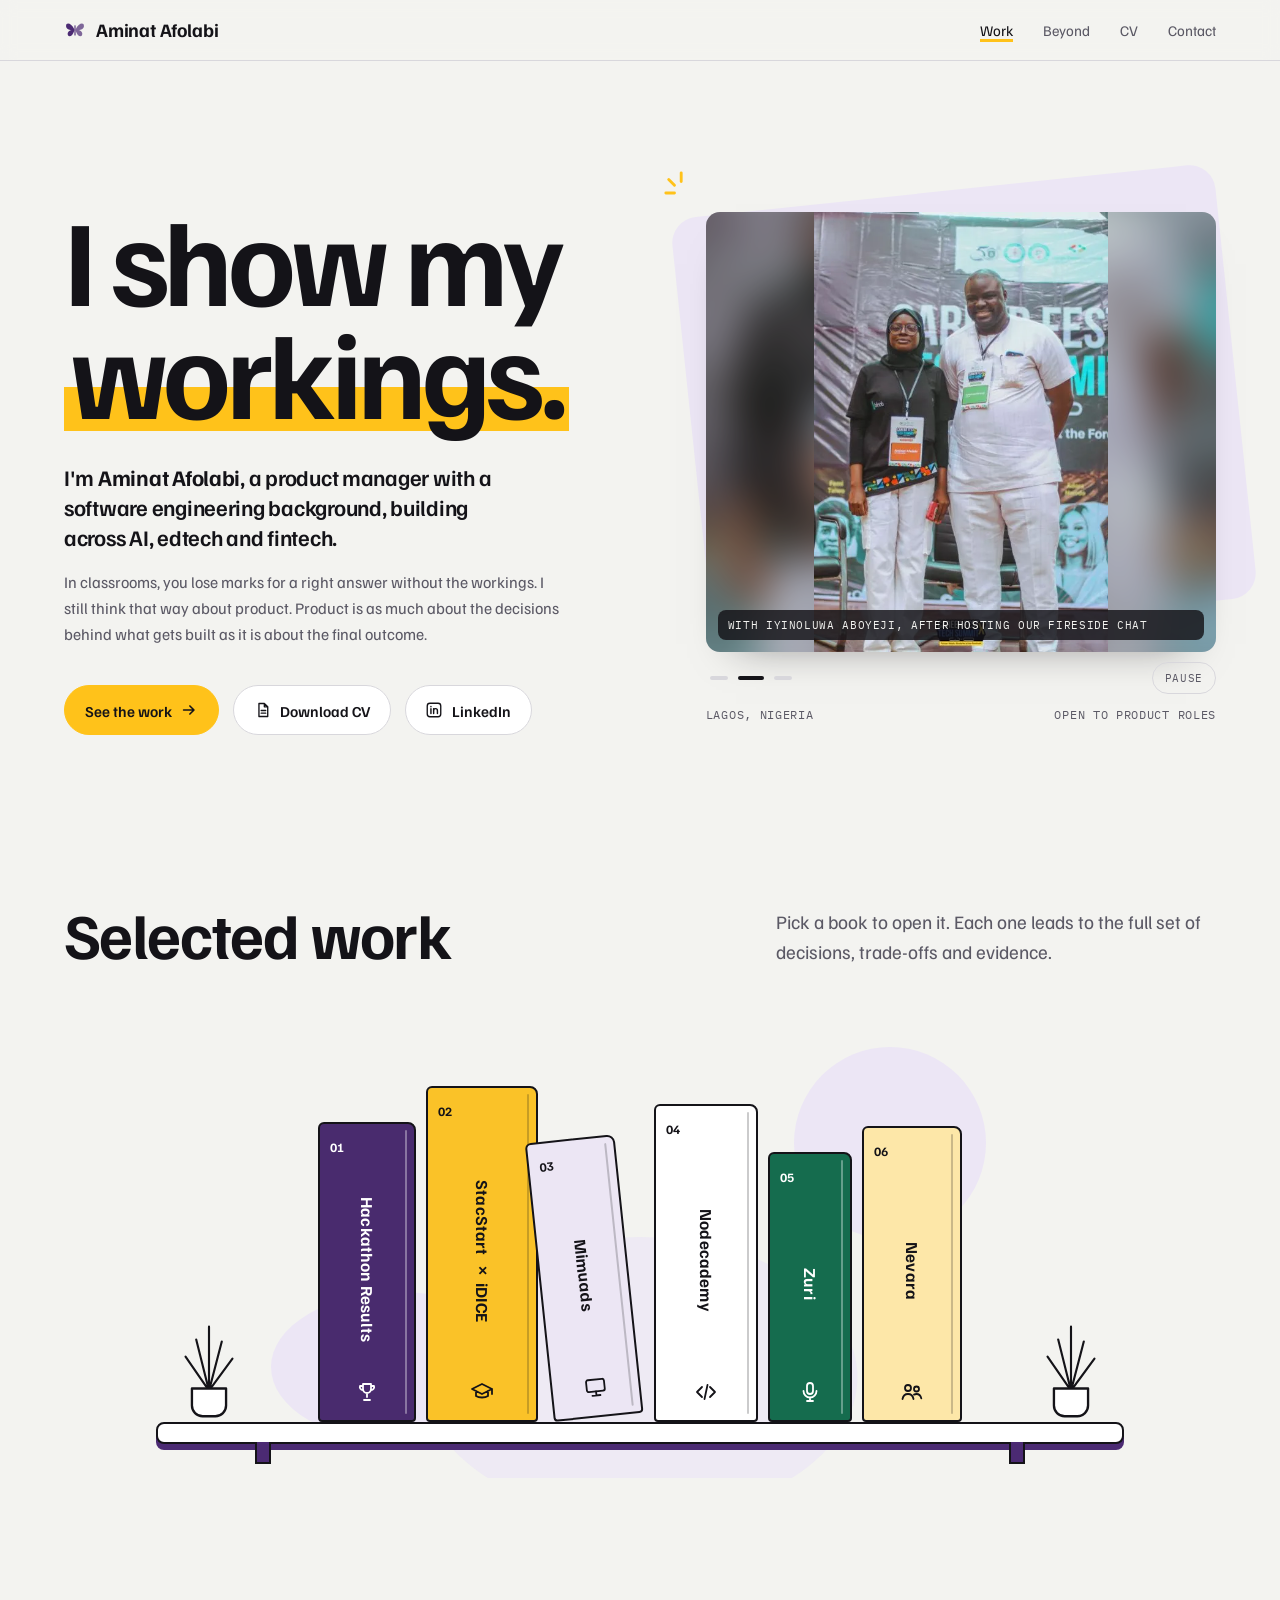
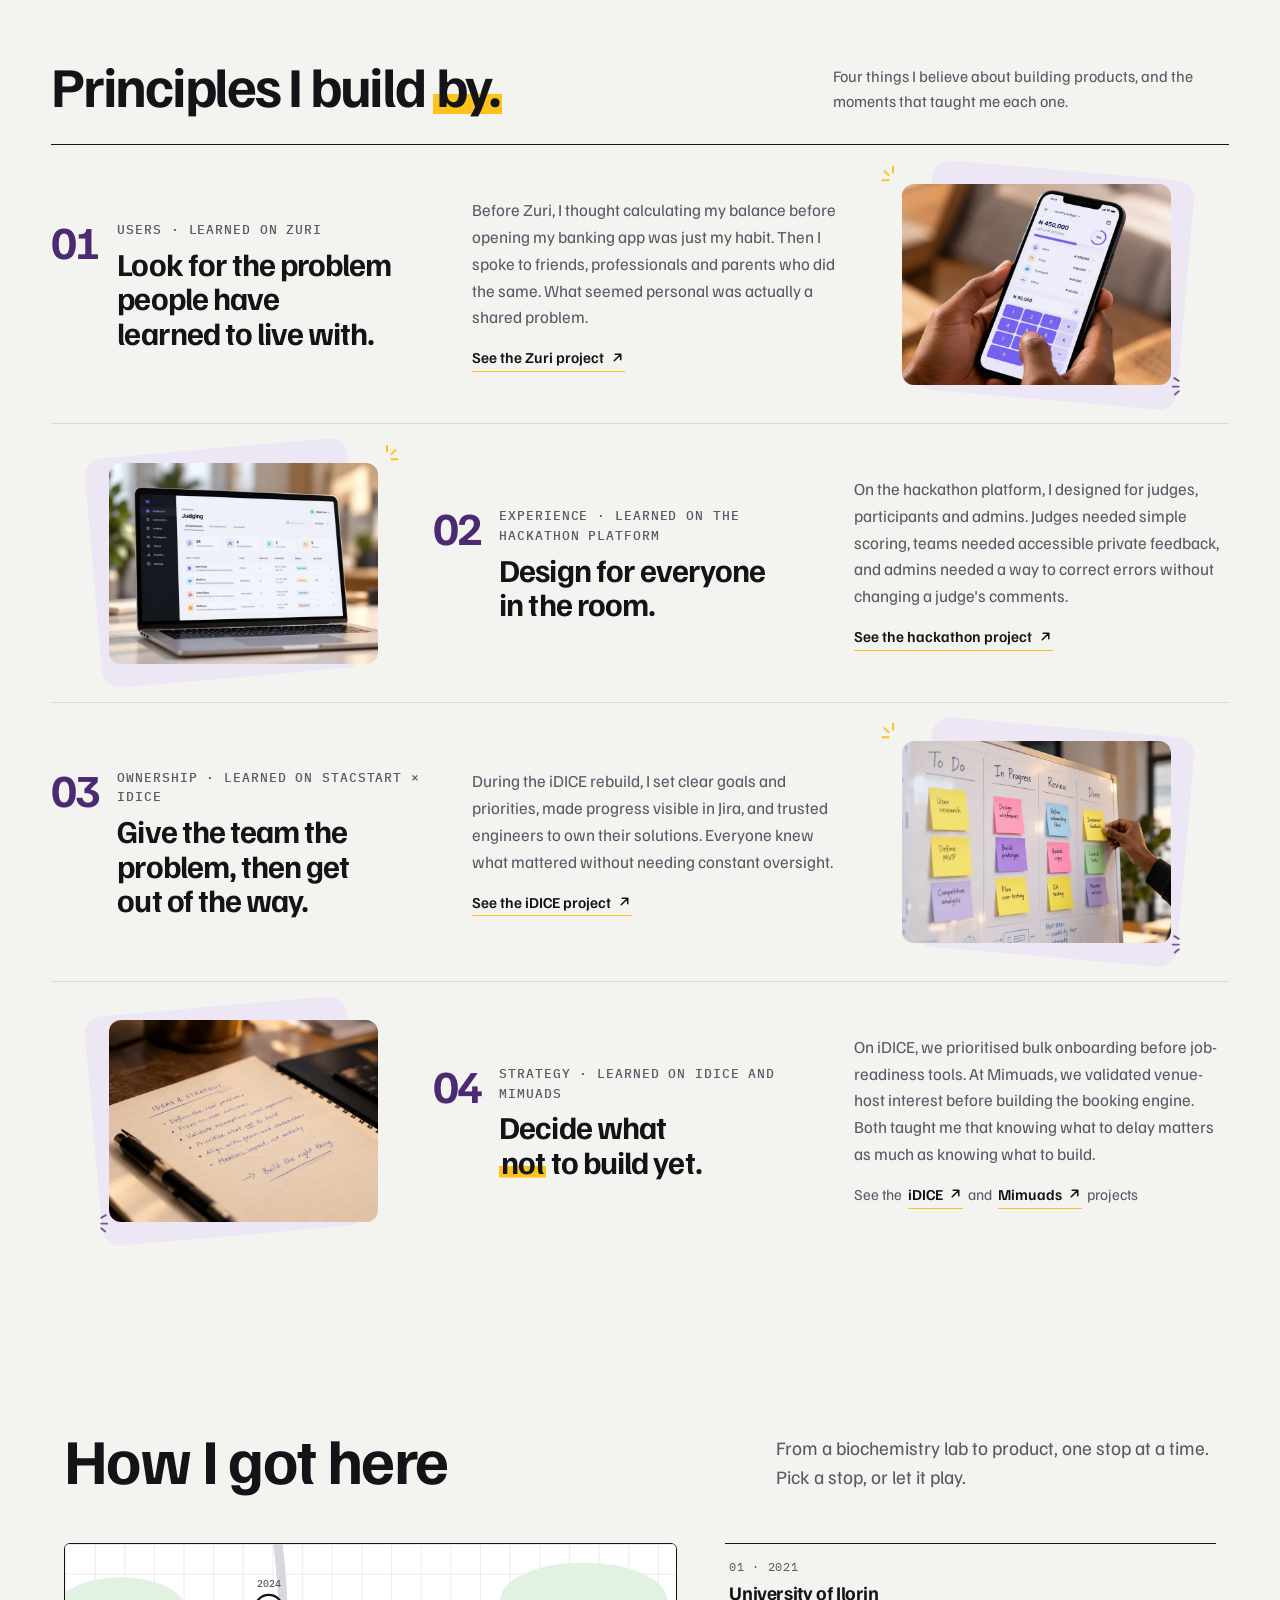
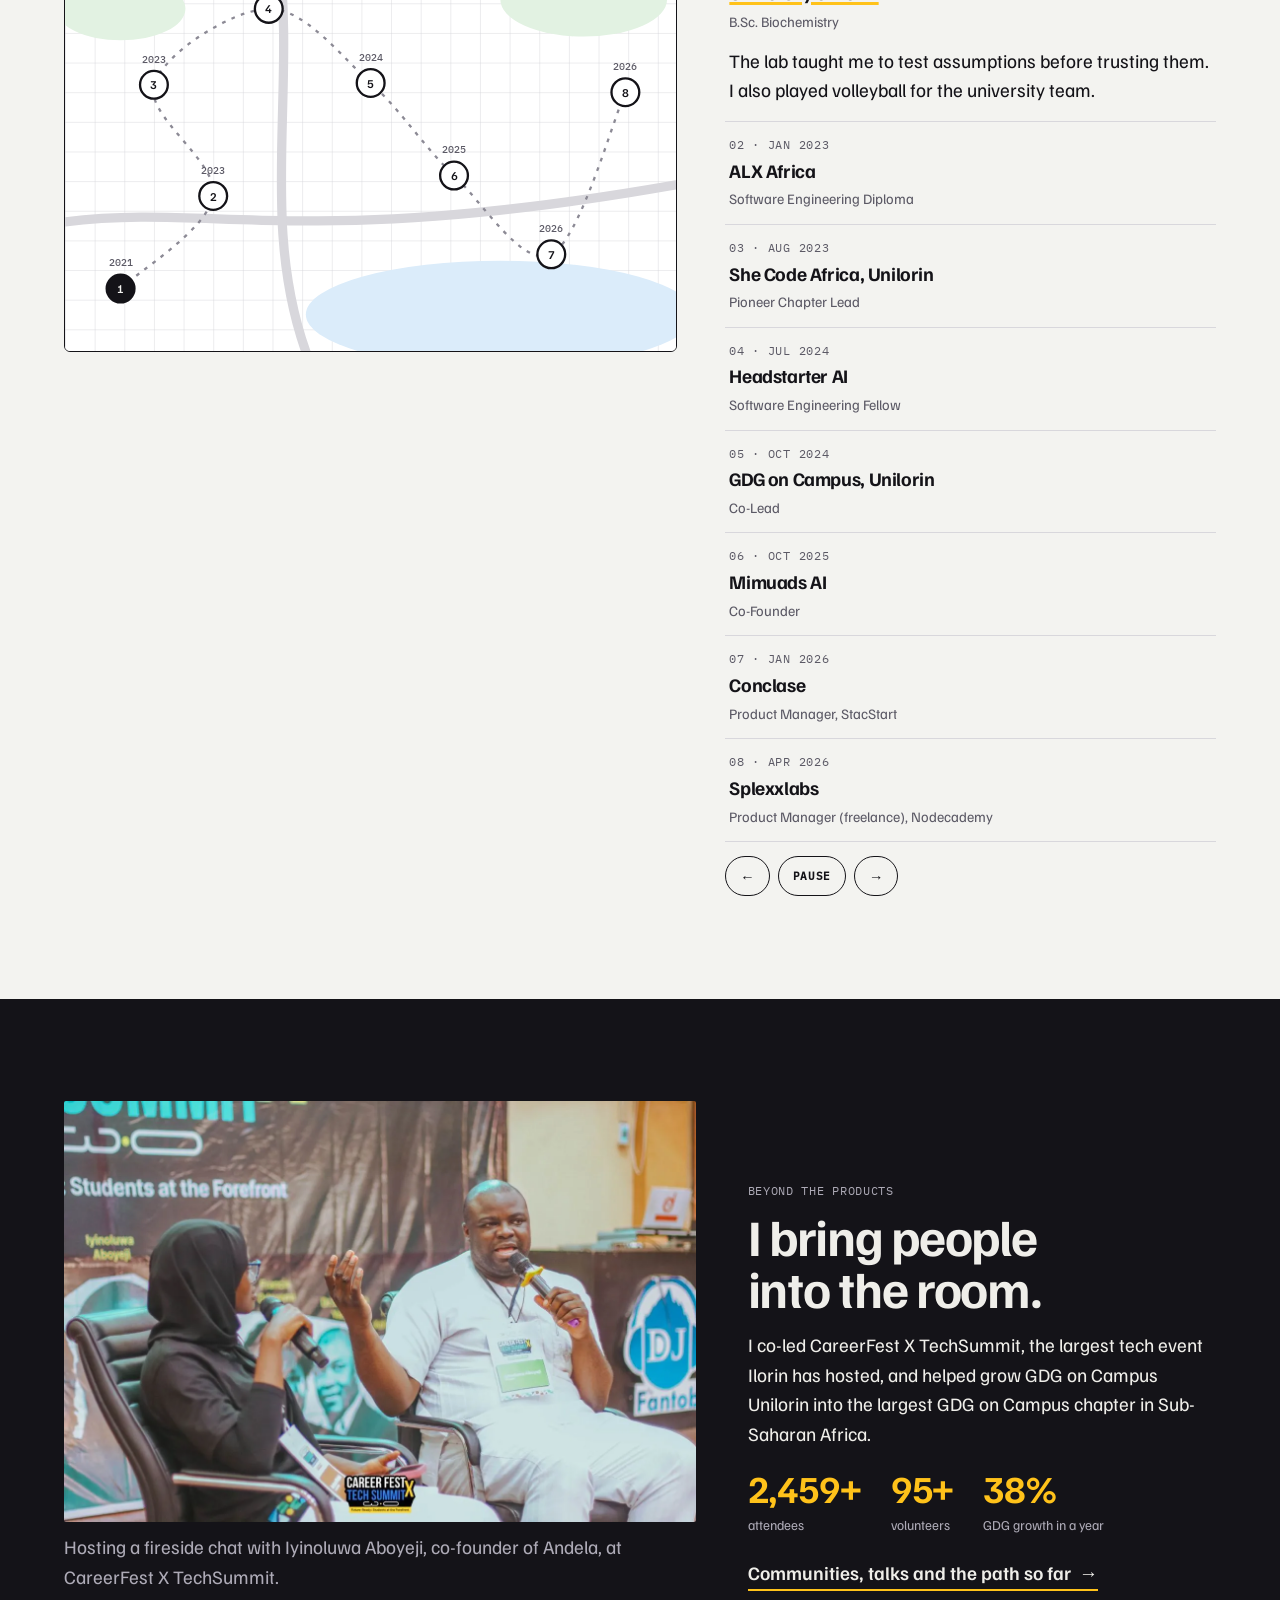
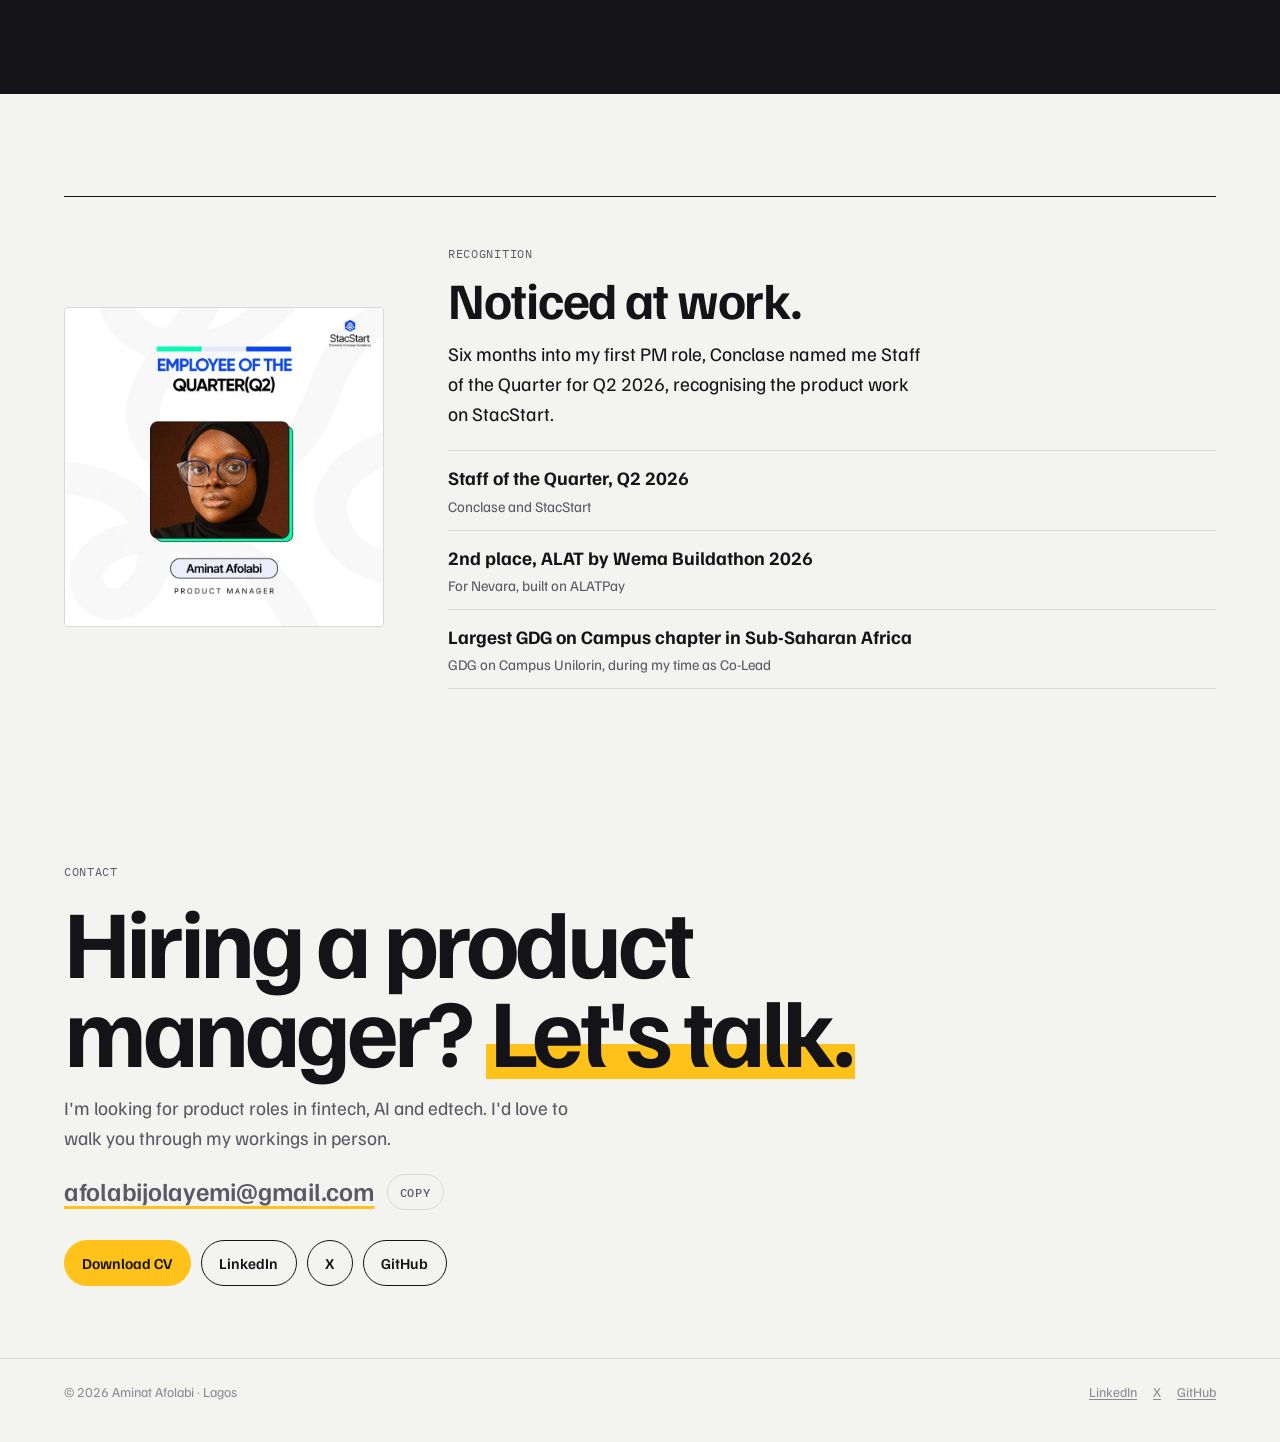
==== commit 5836d30c: "New hero, bookshelf, principles, journey and updated CV" ====
--- a/index.html
+++ b/index.html
@@ -39,23 +39,22 @@
 <main id="main">
 <section class="hero wrap" aria-labelledby="hero-title">
   <div class="hero-grid">
-    <div>
-      <p class="mono muted rise">Aminat Afolabi · Product Manager · Lagos</p>
-      <h1 id="hero-title" class="rise d1">I show my <span class="hl sweep">workings.</span></h1>
-      <p class="who rise d2">Product manager with a software engineering background, building across AI, edtech and fintech.</p>
-      <p class="why rise d2">In classrooms, you lose marks for a right answer without the workings. I still think that way about product. This site shows the problem, the call I made and what it cost, not just the finished screens.</p>
-      <div class="actions rise d3">
-        <a class="btn solid" href="#work">See the work</a>
-        <a class="btn hi" href="#" data-profile="cv" target="_blank" rel="noopener" hidden>Download CV</a>
-        <a class="btn" href="https://www.linkedin.com/in/aminat-afolabi" target="_blank" rel="noopener">LinkedIn</a>
+    <div class="hero-copy">
+      <h1 id="hero-title" class="rise d1">I show my<br> <span class="hl sweep">workings.</span></h1>
+      <p class="who rise d2">I'm <b class="who-name">Aminat Afolabi</b>, a product manager with a software engineering background, building across AI, edtech and fintech.</p>
+      <p class="why rise d2">In classrooms, you lose marks for a right answer without the workings. I still think that way about product. Product is as much about the decisions behind what gets built as it is about the final outcome.</p>
+      <div class="actions hero-actions rise d3">
+        <a class="btn hb hb-primary" href="#work">See the work <svg class="ico" viewBox="0 0 20 20" aria-hidden="true"><path d="M4 10h11M11 5.5 15.5 10 11 14.5" fill="none" stroke="currentColor" stroke-width="1.8" stroke-linecap="round" stroke-linejoin="round"/></svg></a>
+        <a class="btn hb" href="#" data-profile="cv" target="_blank" rel="noopener" hidden><svg class="ico" viewBox="0 0 20 20" aria-hidden="true"><path d="M5.5 2.75h6l3.75 3.75v10.75h-9.75z M11.5 2.75V6.5h3.75 M8 10.5h5 M8 13.5h5" fill="none" stroke="currentColor" stroke-width="1.5" stroke-linejoin="round" stroke-linecap="round"/></svg>Download CV</a>
+        <a class="btn hb" href="https://www.linkedin.com/in/aminat-afolabi" target="_blank" rel="noopener"><svg class="ico" viewBox="0 0 20 20" aria-hidden="true"><rect x="2.5" y="2.5" width="15" height="15" rx="3" fill="none" stroke="currentColor" stroke-width="1.5"/><path d="M6.6 8.6v5.2 M6.6 6.2v.1 M9.6 13.8v-5.2 M9.6 10.9c0-1.4.9-2.4 2.2-2.4s2 .9 2 2.4v2.9" fill="none" stroke="currentColor" stroke-width="1.6" stroke-linecap="round"/></svg>LinkedIn</a>
       </div>
     </div>
     <figure class="hero-figure rise d2" data-proofs aria-roledescription="carousel" aria-label="Aminat, and proof of the work">
-      <div class="proof-stage">
+      <div class="proof-frame"><div class="proof-stage">
         <div class="slide is-on" aria-hidden="false"><img src="img/portrait.webp" width="640" height="552" alt="Portrait of Aminat Afolabi in glasses and a black hijab" fetchpriority="high"></div>
-        <div class="slide" aria-hidden="true"><img src="img/cf-aboyeji.webp" width="480" height="720" alt="Aminat standing beside Iyinoluwa Aboyeji at CareerFest X TechSummit" decoding="async" style="object-position:center 22%"><span class="slide-cap mono">With Iyinoluwa Aboyeji, after hosting our fireside chat</span></div>
+        <div class="slide fit" aria-hidden="true" style="--src:url(img/cf-aboyeji.webp)"><img src="img/cf-aboyeji.webp" width="480" height="720" alt="Aminat standing beside Iyinoluwa Aboyeji at CareerFest X TechSummit" decoding="async" style="object-position:center 22%"><span class="slide-cap mono">With Iyinoluwa Aboyeji, after hosting our fireside chat</span></div>
         <div class="slide" aria-hidden="true"><img src="img/cf-crowd.webp" width="1280" height="853" alt="A packed auditorium at CareerFest X TechSummit" decoding="async"><span class="slide-cap mono">2,600+ people at CareerFest X TechSummit, which I co-led</span></div>
-      </div>
+      </div><svg class="hero-marks" viewBox="0 0 40 40" aria-hidden="true"><path d="M20 4v9M7 11l6 6M4 25h9" fill="none" stroke="currentColor" stroke-width="3" stroke-linecap="round"/></svg></div>
       <div class="proof-controls" hidden>
         <div class="dots" role="group" aria-label="Choose photo">
           <button type="button" aria-label="Show portrait" aria-pressed="true"></button>
@@ -67,143 +66,227 @@
       <figcaption><span class="mono">Lagos, Nigeria</span><span class="mono">Open to product roles</span></figcaption>
     </figure>
   </div>
-  <a class="cue mono" href="#thinking"><i aria-hidden="true"></i><span><b>See the work, and the thinking behind it</b></span></a>
-</section>
-
-<section class="band wrap" id="thinking" aria-labelledby="think-title" style="padding-top:clamp(24px,4vw,48px)">
-  <div class="band-head">
-    <h2 id="think-title">How I think</h2>
-    <p>Four things I believe about building products, and the moments that taught me each one.</p>
-  </div>
-  <div class="habits habits-4">
-    <article class="habit">
-      <p class="mono seen">Users · learned on <a href="#also">Zuri</a></p>
-      <h3>Look for the problem people have learned to live with.</h3>
-      <p>Great products rarely start with a feature request. Before Zuri, I thought the sums I did in my head before opening my banking app were just my habit. Then I asked friends, professionals and parents, and almost everyone did the same. That quiet, everyday workaround was the real problem.</p>
-    </article>
-    <article class="habit">
-      <p class="mono seen">Experience · learned on <a href="work/hackathon.html">the hackathon platform</a></p>
-      <h3>Design for everyone in the room.</h3>
-      <p>Most products have more than one user, and each one deserves a good experience. On the hackathon platform I designed for judges and participants together: one clear rubric with a reason box so judges could score well without friction, private feedback teams could open with the email they already used, and a way for admins to fix a mistyped score without touching a judge's words.</p>
-    </article>
-    <article class="habit">
-      <p class="mono seen">Ownership · learned on <a href="work/stacstart-idice.html">StacStart × iDICE</a></p>
-      <h3>Give the team the problem, then get out of the way.</h3>
-      <p>During the iDICE rebuild I didn't micromanage how engineers solved things. I made the goal and the priorities clear, put the work in Jira where everyone could see it, and let each engineer own their part. Visibility let me trust the team without hovering.</p>
-    </article>
-    <article class="habit">
-      <p class="mono seen">Strategy · learned on <a href="work/stacstart-idice.html">iDICE</a> and <a href="work/mimuads.html">Mimuads</a></p>
-      <h3>Decide what not to build yet.</h3>
-      <p>Strategy is mostly sequence. On iDICE, bulk onboarding went first and job-readiness tools waited until learners would need them. At Mimuads, we proved venue hosts would sign up before building the booking engine. "Not yet" is how a small team ships the thing that matters.</p>
-    </article>
-  </div>
 </section>
 
 <section class="band wrap" id="work" aria-labelledby="work-title" style="padding-top:0">
   <div class="band-head">
     <h2 id="work-title">Selected work</h2>
-    <p>Each project opens into the full set of decisions, trade-offs and evidence.</p>
-  </div>
-
-  <article class="pv pv-hack t-hack" aria-labelledby="pv1">
-    <div>
-      <p class="pv-kicker mono"><span>01 · Judging and results platform</span><span class="chip live">Live</span></p>
-      <h3 id="pv1" style="view-transition-name:t-hack"><a href="work/hackathon.html">A hackathon where nobody leaves with just a number</a></h3>
-      <dl class="pv-facts">
-        <div><dt class="mono">Problem</dt><dd>Most hackathons end with a ranking and silence. 96 teams deserved to know why they placed where they did.</dd></div>
-        <div><dt class="mono">My role</dt><dd>Product Manager. I designed the judging and results system end to end, built around a good experience for judges and participants.</dd></div>
-        <div class="pv-working"><dt class="mono">The call</dt><dd><span class="hl-acc">Public ranking, private feedback.</span> Every score needs a written reason, and each team sees only its own.</dd></div>
-        <div><dt class="mono">Evidence</dt><dd>323 developers in 4 countries · 288 judge scores · results live</dd></div>
-      </dl>
-      <a class="arrow-link" href="work/hackathon.html">Explore the decisions <span aria-hidden="true">→</span></a>
-    </div>
-    <figure class="pv-visual">
-      <div class="shot-stack">
-        <img src="img/hk-admin.webp" width="1100" height="629" alt="Admin dashboard of the hackathon results platform showing 96 submissions, 288 scores and 9 active judges" class="back" loading="lazy" decoding="async">
-        <img src="img/hk-board.webp" width="1165" height="628" alt="Public leaderboard with the top three teams and their weighted scores" class="front" loading="lazy" decoding="async">
-      </div>
-      <figcaption class="shot-cap mono">Screenshots from the live platform</figcaption>
+    <p>Pick a book to open it. Each one leads to the full set of decisions, trade-offs and evidence.</p>
+  </div>
+
+  <div class="shelf" data-shelf>
+    <span class="shelf-blob shelf-blob-a" aria-hidden="true"></span><span class="shelf-blob shelf-blob-b" aria-hidden="true"></span><span class="shelf-blob shelf-blob-c" aria-hidden="true"></span>
+    <svg class="shelf-plant" viewBox="0 0 60 100" aria-hidden="true"><path d="M30 70 18 22M30 70 30 10M30 70 42 24M30 70 8 38M30 70 52 40" fill="none" stroke="currentColor" stroke-width="2" stroke-linecap="round"/><path d="M14 68h32v16a10 10 0 0 1-10 10H24a10 10 0 0 1-10-10z" fill="var(--raised)" stroke="currentColor" stroke-width="2.2" stroke-linejoin="round"/></svg>
+    <ul class="shelf-books" aria-label="Projects"><li class="sb sb-hack"><button type="button" class="sb-btn" data-book="hack" data-n="01" data-title="Hackathon Results" data-role="Product Manager" aria-haspopup="dialog" aria-label="Open project 01: Hackathon Results"><span class="sb-num">01</span><span class="sb-title">Hackathon Results</span><span class="sb-icon"><svg viewBox="0 0 24 24" aria-hidden="true"><path d="M8 4h8v5a4 4 0 0 1-8 0zM8 6H5a3 3 0 0 0 3 4M16 6h3a3 3 0 0 1-3 4M12 13v4M9 20h6" fill="none" stroke="currentColor" stroke-width="1.8" stroke-linecap="round" stroke-linejoin="round"/></svg></span><span class="sb-edge" aria-hidden="true"></span></button></li><li class="sb sb-idice"><button type="button" class="sb-btn" data-book="idice" data-n="02" data-title="StacStart × iDICE" data-role="Product Manager" aria-haspopup="dialog" aria-label="Open project 02: StacStart × iDICE"><span class="sb-num">02</span><span class="sb-title">StacStart × iDICE</span><span class="sb-icon"><svg viewBox="0 0 24 24" aria-hidden="true"><path d="M2 9l10-5 10 5-10 5zM6 11v5c3 2 9 2 12 0v-5M22 9v5" fill="none" stroke="currentColor" stroke-width="1.8" stroke-linecap="round" stroke-linejoin="round"/></svg></span><span class="sb-edge" aria-hidden="true"></span></button></li><li class="sb sb-mimu"><button type="button" class="sb-btn" data-book="mimu" data-n="03" data-title="Mimuads" data-role="Co-Founder, Product" aria-haspopup="dialog" aria-label="Open project 03: Mimuads"><span class="sb-num">03</span><span class="sb-title">Mimuads</span><span class="sb-icon"><svg viewBox="0 0 24 24" aria-hidden="true"><rect x="3" y="4" width="18" height="12" rx="2" fill="none" stroke="currentColor" stroke-width="1.8"/><path d="M8 20h8M12 16v4" fill="none" stroke="currentColor" stroke-width="1.8" stroke-linecap="round"/></svg></span><span class="sb-edge" aria-hidden="true"></span></button></li><li class="sb sb-node"><button type="button" class="sb-btn" data-book="node" data-n="04" data-title="Nodecademy" data-role="Product Manager, Freelance" aria-haspopup="dialog" aria-label="Open project 04: Nodecademy"><span class="sb-num">04</span><span class="sb-title">Nodecademy</span><span class="sb-icon"><svg viewBox="0 0 24 24" aria-hidden="true"><path d="M8 7l-5 5 5 5M16 7l5 5-5 5M13.5 5l-3 14" fill="none" stroke="currentColor" stroke-width="1.8" stroke-linecap="round" stroke-linejoin="round"/></svg></span><span class="sb-edge" aria-hidden="true"></span></button></li><li class="sb sb-zuri"><button type="button" class="sb-btn" data-book="zuri" data-n="05" data-title="Zuri" data-role="Product Lead" aria-haspopup="dialog" aria-label="Open project 05: Zuri"><span class="sb-num">05</span><span class="sb-title">Zuri</span><span class="sb-icon"><svg viewBox="0 0 24 24" aria-hidden="true"><rect x="9" y="3" width="6" height="11" rx="3" fill="none" stroke="currentColor" stroke-width="1.8"/><path d="M5.5 11a6.5 6.5 0 0 0 13 0M12 17.5V21M9 21h6" fill="none" stroke="currentColor" stroke-width="1.8" stroke-linecap="round"/></svg></span><span class="sb-edge" aria-hidden="true"></span></button></li><li class="sb sb-nev"><button type="button" class="sb-btn" data-book="nev" data-n="06" data-title="Nevara" data-role="Product Lead" aria-haspopup="dialog" aria-label="Open project 06: Nevara"><span class="sb-num">06</span><span class="sb-title">Nevara</span><span class="sb-icon"><svg viewBox="0 0 24 24" aria-hidden="true"><circle cx="8" cy="8" r="3" fill="none" stroke="currentColor" stroke-width="1.8"/><circle cx="16.5" cy="9" r="2.5" fill="none" stroke="currentColor" stroke-width="1.8"/><path d="M2.5 19c.6-3.2 2.8-5 5.5-5s4.9 1.8 5.5 5M14 14.6c.8-.4 1.6-.6 2.5-.6 2.3 0 4.2 1.6 4.8 4.4" fill="none" stroke="currentColor" stroke-width="1.8" stroke-linecap="round"/></svg></span><span class="sb-edge" aria-hidden="true"></span></button></li></ul>
+    <svg class="shelf-plant shelf-plant-r" viewBox="0 0 60 100" aria-hidden="true"><path d="M30 70 18 22M30 70 30 10M30 70 42 24M30 70 8 38M30 70 52 40" fill="none" stroke="currentColor" stroke-width="2" stroke-linecap="round"/><path d="M14 68h32v16a10 10 0 0 1-10 10H24a10 10 0 0 1-10-10z" fill="var(--raised)" stroke="currentColor" stroke-width="2.2" stroke-linejoin="round"/></svg>
+    <div class="shelf-plank" aria-hidden="true"><span></span><span></span></div>
+  </div>
+  <noscript><ul class="shelf-fallback"><li><a href="work/hackathon.html">01 · Hackathon Results</a></li><li><a href="work/stacstart-idice.html">02 · StacStart × iDICE</a></li><li><a href="work/mimuads.html">03 · Mimuads</a></li><li><a href="https://www.nodecademy.com/">04 · Nodecademy</a></li><li><a href="https://drive.google.com/file/d/1WI0hQv4RBMmU1ZyccKUi3Dp_naW5KA8z/view?usp=sharing">05 · Zuri</a></li><li><a href="https://drive.google.com/file/d/1_WzfguJXYPybaouAVrhMz_KWhtLVdKk3/view?usp=sharing">06 · Nevara</a></li></ul></noscript>
+  <template id="bk-tpl-hack">
+  <div class="bk-page bk-p1" data-page="1"><div class="bk-content">
+    <p class="bk-big-num">01</p>
+    <figure class="bk-shot"><img src="img/hk-board.webp" width="1165" height="628" alt="Public leaderboard with the top three teams and their weighted scores" decoding="async"></figure>
+    <button type="button" class="bk-cue mono" data-next>Swipe left for details <span aria-hidden="true">→</span></button>
+    <span class="bk-folio mono">1</span>
+  </div></div>
+  <div class="bk-page bk-p2" data-page="2"><div class="bk-content">
+    <p class="bk-role mono">Product Manager</p>
+    <h2 class="bk-heading" id="bk-title">A hackathon where nobody leaves with just a number.</h2>
+    <div class="bk-desc"><p>Most hackathons end with a ranking and silence. 96 teams deserved to know why they placed where they did.</p><p>I designed the judging and results system end to end, built around a good experience for judges and participants. The call: public ranking, private feedback. Every score needs a written reason, and each team sees only its own.</p></div>
+    <ul class="bk-hl"><li>323 developers in 4 countries</li><li>96 project submissions</li><li>288 judge scores, each with a written reason</li><li>Private feedback for every team</li><li>Admins fix a score without touching a judge's words</li><li>Results live during the event</li></ul>
+    <div class="bk-links"><a class="bk-link" href="https://stacstart.com/hackathon/results" target="_blank" rel="noopener">See the live results <span aria-hidden="true">↗</span></a><a class="bk-link" href="work/hackathon.html">Read the full case study <span aria-hidden="true">→</span></a></div>
+    <button type="button" class="bk-back-btn mono" data-prev><span aria-hidden="true">←</span> Back to the image</button>
+    <span class="bk-folio mono">2</span>
+  </div></div>
+</template><template id="bk-tpl-idice">
+  <div class="bk-page bk-p1" data-page="1"><div class="bk-content">
+    <p class="bk-big-num">02</p>
+    <figure class="bk-shot"><img src="img/idice-stacstart.webp" width="583" height="620" alt="The iDICE Scholarship listing on StacStart: a fully funded federal government initiative for digital and creative programmes, with applications open" decoding="async"></figure>
+    <button type="button" class="bk-cue mono" data-next>Swipe left for details <span aria-hidden="true">→</span></button>
+    <span class="bk-folio mono">1</span>
+  </div></div>
+  <div class="bk-page bk-p2" data-page="2"><div class="bk-content">
+    <p class="bk-role mono">Product Manager</p>
+    <h2 class="bk-heading" id="bk-title">One platform, two very different learners.</h2>
+    <div class="bk-desc"><p>StacStart was built for academy students who sign up and pay. A federal skills programme needed it to take thousands of sponsored learners at once.</p><p>I led product and the engineering team on the rebuild. The call: bulk onboarding first, job-readiness tools later. Nobody learns if they can't get in.</p></div>
+    <ul class="bk-hl"><li>50,000+ iDICE learners onboarded</li><li>Live for both programmes on one platform</li><li>Bulk onboarding shipped first</li><li>Job-readiness tools sequenced for later</li><li>Work made visible to the whole team in Jira</li><li>Serving learners in Northwest Nigeria</li></ul>
+    <div class="bk-links"><a class="bk-link" href="https://stacstart.com" target="_blank" rel="noopener">Visit StacStart <span aria-hidden="true">↗</span></a><a class="bk-link" href="work/stacstart-idice.html">Read the full case study <span aria-hidden="true">→</span></a></div>
+    <button type="button" class="bk-back-btn mono" data-prev><span aria-hidden="true">←</span> Back to the image</button>
+    <span class="bk-folio mono">2</span>
+  </div></div>
+</template><template id="bk-tpl-mimu">
+  <div class="bk-page bk-p1" data-page="1"><div class="bk-content">
+    <p class="bk-big-num">03</p>
+    <figure class="bk-shot"><img src="img/mimu-site.webp" width="1280" height="615" alt="The usemimu.com homepage: The infrastructure layer for physical ad buying" decoding="async"></figure>
+    <button type="button" class="bk-cue mono" data-next>Swipe left for details <span aria-hidden="true">→</span></button>
+    <span class="bk-folio mono">1</span>
+  </div></div>
+  <div class="bk-page bk-p2" data-page="2"><div class="bk-content">
+    <p class="bk-role mono">Co-Founder, Product</p>
+    <h2 class="bk-heading" id="bk-title">Screen ads a small business can actually buy.</h2>
+    <div class="bk-desc"><p>Out-of-home advertising charges for estimates and runs through agencies. Meanwhile, venue screens sit idle, burning electricity for zero return.</p><p>As co-founder on product, my call was to prove the hosts would show up before building the booking engine.</p></div>
+    <ul class="bk-hl"><li>iOS and Android app live</li><li>Self-serve campaign dashboard</li><li>On-device, anonymous view counting</li><li>Ads live within 24 hours</li><li>Host-first economics with weekly payouts</li><li>Supply-side API in early access</li></ul>
+    <div class="bk-links"><a class="bk-link" href="https://usemimu.com" target="_blank" rel="noopener">Visit usemimu.com <span aria-hidden="true">↗</span></a><a class="bk-link" href="work/mimuads.html">Read the full case study <span aria-hidden="true">→</span></a></div>
+    <button type="button" class="bk-back-btn mono" data-prev><span aria-hidden="true">←</span> Back to the image</button>
+    <span class="bk-folio mono">2</span>
+  </div></div>
+</template><template id="bk-tpl-node">
+  <div class="bk-page bk-p1" data-page="1"><div class="bk-content">
+    <p class="bk-big-num">04</p>
+    <figure class="bk-shot"><img src="img/nodecademy.webp" width="1269" height="550" alt="Nodecademy homepage with the headline Build Real-World Skills. Launch A Real Career., Join Waitlist and Explore all programs buttons" decoding="async"></figure>
+    <button type="button" class="bk-cue mono" data-next>Swipe left for details <span aria-hidden="true">→</span></button>
+    <span class="bk-folio mono">1</span>
+  </div></div>
+  <div class="bk-page bk-p2" data-page="2"><div class="bk-content">
+    <p class="bk-role mono">Product Manager, Freelance</p>
+    <h2 class="bk-heading" id="bk-title">The website and LMS behind a 24-week engineering school.</h2>
+    <div class="bk-desc"><p>Nodecademy is a 24-week software engineering school across Frontend, Backend, AI/ML, Full-Stack and Cybersecurity, built with Splexxlabs.</p><p>I oversaw the build of the website and worked with engineering on the experience for tracking applications and receiving payments, then on the LMS that supports every learner activity. I wrote the PRDs behind it and helped scale the product while I was on the team.</p></div>
+    <ul class="bk-hl"><li>Five tracks over 24 weeks</li><li>Website for applications and payments</li><li>LMS supporting every learner activity</li><li>Problem-first PRDs with acceptance criteria</li><li>Webinar series with engineers from Meta and Netflix</li><li>Freelance with Splexxlabs, Apr to Aug 2026</li></ul>
+    <div class="bk-links"><a class="bk-link" href="https://www.nodecademy.com/" target="_blank" rel="noopener">Visit nodecademy.com <span aria-hidden="true">↗</span></a></div>
+    <button type="button" class="bk-back-btn mono" data-prev><span aria-hidden="true">←</span> Back to the image</button>
+    <span class="bk-folio mono">2</span>
+  </div></div>
+</template><template id="bk-tpl-zuri">
+  <div class="bk-page bk-p1" data-page="1"><div class="bk-content">
+    <p class="bk-big-num">05</p>
+    <figure class="bk-shot"><img src="img/zuri.webp" width="657" height="613" alt="Zuri welcome screen reading Zuri, Your money, out loud, with Open an account and Enter demo buttons" decoding="async"></figure>
+    <button type="button" class="bk-cue mono" data-next>Swipe left for details <span aria-hidden="true">→</span></button>
+    <span class="bk-folio mono">1</span>
+  </div></div>
+  <div class="bk-page bk-p2" data-page="2"><div class="bk-content">
+    <p class="bk-role mono">Product Lead</p>
+    <h2 class="bk-heading" id="bk-title">A money assistant you talk to, in four languages.</h2>
+    <div class="bk-desc"><p>A money assistant you talk to in English, Pidgin, Yoruba or Hausa. It plans with your real spending, and nothing moves without your confirmation and PIN.</p><p>Built for the Monnify × API Conference Lagos Developer Challenge. I came up with the vision and led product.</p></div>
+    <ul class="bk-hl"><li>English, Pidgin, Yoruba and Hausa</li><li>Plans with your real spending</li><li>Nothing moves without confirmation and PIN</li><li>Voice-to-payment flow with real account integration</li><li>Independent transaction verification layer</li><li>Shipped in under a week</li></ul>
+    <div class="bk-links"><a class="bk-link" href="https://zuri-orpin-seven.vercel.app/" target="_blank" rel="noopener">Try the demo <span aria-hidden="true">↗</span></a><a class="bk-link" href="https://drive.google.com/file/d/1WI0hQv4RBMmU1ZyccKUi3Dp_naW5KA8z/view?usp=sharing" target="_blank" rel="noopener">Pitch deck <span aria-hidden="true">↗</span></a></div>
+    <button type="button" class="bk-back-btn mono" data-prev><span aria-hidden="true">←</span> Back to the image</button>
+    <span class="bk-folio mono">2</span>
+  </div></div>
+</template><template id="bk-tpl-nev">
+  <div class="bk-page bk-p1" data-page="1"><div class="bk-content">
+    <p class="bk-big-num">06</p>
+    <figure class="bk-shot"><img src="img/nevara-alatpay.webp" width="863" height="480" alt="Slide from the Nevara pitch deck titled How ALATPay powers Nevara, explaining the Bank Transfer API, webhooks and transaction monitoring" decoding="async"></figure>
+    <button type="button" class="bk-cue mono" data-next>Swipe left for details <span aria-hidden="true">→</span></button>
+    <span class="bk-folio mono">1</span>
+  </div></div>
+  <div class="bk-page bk-p2" data-page="2"><div class="bk-content">
+    <p class="bk-role mono">Product Lead</p>
+    <h2 class="bk-heading" id="bk-title">Group payment collection that knows who paid.</h2>
+    <div class="bk-desc"><p>Each member gets a unique virtual account from ALATPay's Bank Transfer API the moment they click to pay, webhooks update both sides' dashboards the instant money lands, and collectors see a live payment history without opening a bank app.</p><p>It started with a weekend I spent matching bank alerts to people for a friend's asoebi, the story I opened our pitch with.</p></div>
+    <ul class="bk-hl"><li>2nd place, ALAT by Wema Buildathon 2026</li><li>A unique virtual account for every payer</li><li>Webhooks update both dashboards instantly</li><li>Live payment history for collectors</li><li>Led product strategy and the collection workflow</li><li>Led the pitch</li></ul>
+    <div class="bk-links"><a class="bk-link" href="https://drive.google.com/file/d/1_WzfguJXYPybaouAVrhMz_KWhtLVdKk3/view?usp=sharing" target="_blank" rel="noopener">Pitch deck <span aria-hidden="true">↗</span></a></div>
+    <button type="button" class="bk-back-btn mono" data-prev><span aria-hidden="true">←</span> Back to the image</button>
+    <span class="bk-folio mono">2</span>
+  </div></div>
+</template>
+  <div class="bko" data-bko hidden>
+    <button type="button" class="bko-backdrop" tabindex="-1" aria-label="Close project"></button>
+    <div class="bko-dialog" role="dialog" aria-modal="true" aria-labelledby="bk-title">
+      <button type="button" class="bko-close"><svg viewBox="0 0 20 20" aria-hidden="true"><path d="M5 5l10 10M15 5 5 15" fill="none" stroke="currentColor" stroke-width="2" stroke-linecap="round"/></svg>Close</button>
+      <div class="bk">
+        <div class="bk-backcover" aria-hidden="true"></div>
+        <div class="bk-pages"></div>
+        <div class="bk-spine" aria-hidden="true"></div>
+        <div class="bk-cover" aria-hidden="true"><span class="bk-cover-num"></span><span class="bk-cover-title"></span><span class="bk-cover-role mono"></span><span class="bk-cover-icon"></span></div>
+      </div>
+    </div>
+  </div>
+</section>
+
+<section class="think" id="thinking" aria-labelledby="think-title">
+  <div class="think-wrap">
+    <div class="think-head">
+      <h2 id="think-title">Principles I build <span class="hl">by.</span></h2>
+      <p>Four things I believe about building products, and the moments that taught me each one.</p>
+    </div>
+    <article class="tk-row tk-odd" aria-labelledby="tk-h1">
+      <div class="tk-text">
+      <div class="tk-head">
+        <p class="tk-num">01</p>
+        <p class="mono tk-cat">Users · learned on Zuri</p>
+        <h3 id="tk-h1">Look for the problem people have learned to live with.</h3>
+      </div>
+      <div class="tk-body">
+        <p>Before Zuri, I thought calculating my balance before opening my banking app was just my habit. Then I spoke to friends, professionals and parents who did the same. What seemed personal was actually a shared problem.</p>
+        <a class="tk-link" href="#work" data-open-book="zuri">See the Zuri project <svg class="ico" viewBox="0 0 16 16" aria-hidden="true"><path d="M4.5 11.5l7-7M5.5 4.5h6v6" fill="none" stroke="currentColor" stroke-width="1.6" stroke-linecap="round" stroke-linejoin="round"/></svg></a>
+      </div>
+      </div>
+      <figure class="tk-media">
+        <div class="tk-frame"><img src="img/think-budget.webp" width="800" height="600" alt="A person checking a budget on a phone app" loading="lazy" decoding="async"></div><svg class="tk-marks tk-y" viewBox="0 0 40 40" aria-hidden="true"><path d="M20 4v9M7 11l6 6M4 25h9" fill="none" stroke="currentColor" stroke-width="3" stroke-linecap="round"/></svg><svg class="tk-marks tk-p" viewBox="0 0 40 40" aria-hidden="true"><path d="M8 8l7 4M6 21h9M9 33l6-5" fill="none" stroke="currentColor" stroke-width="3" stroke-linecap="round"/></svg>
+      </figure>
+    </article>
+    <article class="tk-row tk-even" aria-labelledby="tk-h2">
+      <div class="tk-text">
+      <div class="tk-head">
+        <p class="tk-num">02</p>
+        <p class="mono tk-cat">Experience · learned on the hackathon platform</p>
+        <h3 id="tk-h2">Design for everyone in the room.</h3>
+      </div>
+      <div class="tk-body">
+        <p>On the hackathon platform, I designed for judges, participants and admins. Judges needed simple scoring, teams needed accessible private feedback, and admins needed a way to correct errors without changing a judge's comments.</p>
+        <a class="tk-link" href="work/hackathon.html">See the hackathon project <svg class="ico" viewBox="0 0 16 16" aria-hidden="true"><path d="M4.5 11.5l7-7M5.5 4.5h6v6" fill="none" stroke="currentColor" stroke-width="1.6" stroke-linecap="round" stroke-linejoin="round"/></svg></a>
+      </div>
+      </div>
+      <figure class="tk-media">
+        <div class="tk-frame"><img src="img/think-judging.webp" width="800" height="600" alt="A laptop showing a hackathon judging dashboard" loading="lazy" decoding="async"></div><svg class="tk-marks tk-y" viewBox="0 0 40 40" aria-hidden="true"><path d="M20 4v9M7 11l6 6M4 25h9" fill="none" stroke="currentColor" stroke-width="3" stroke-linecap="round"/></svg><svg class="tk-marks tk-p" viewBox="0 0 40 40" aria-hidden="true"><path d="M8 8l7 4M6 21h9M9 33l6-5" fill="none" stroke="currentColor" stroke-width="3" stroke-linecap="round"/></svg>
+      </figure>
+    </article>
+    <article class="tk-row tk-odd" aria-labelledby="tk-h3">
+      <div class="tk-text">
+      <div class="tk-head">
+        <p class="tk-num">03</p>
+        <p class="mono tk-cat">Ownership · learned on StacStart × iDICE</p>
+        <h3 id="tk-h3">Give the team the problem, then get out of the way.</h3>
+      </div>
+      <div class="tk-body">
+        <p>During the iDICE rebuild, I set clear goals and priorities, made progress visible in Jira, and trusted engineers to own their solutions. Everyone knew what mattered without needing constant oversight.</p>
+        <a class="tk-link" href="work/stacstart-idice.html">See the iDICE project <svg class="ico" viewBox="0 0 16 16" aria-hidden="true"><path d="M4.5 11.5l7-7M5.5 4.5h6v6" fill="none" stroke="currentColor" stroke-width="1.6" stroke-linecap="round" stroke-linejoin="round"/></svg></a>
+      </div>
+      </div>
+      <figure class="tk-media">
+        <div class="tk-frame"><img src="img/think-kanban.webp" width="800" height="600" alt="A Kanban board of sticky notes moving from To Do to Done" loading="lazy" decoding="async"></div><svg class="tk-marks tk-y" viewBox="0 0 40 40" aria-hidden="true"><path d="M20 4v9M7 11l6 6M4 25h9" fill="none" stroke="currentColor" stroke-width="3" stroke-linecap="round"/></svg><svg class="tk-marks tk-p" viewBox="0 0 40 40" aria-hidden="true"><path d="M8 8l7 4M6 21h9M9 33l6-5" fill="none" stroke="currentColor" stroke-width="3" stroke-linecap="round"/></svg>
+      </figure>
+    </article>
+    <article class="tk-row tk-even" aria-labelledby="tk-h4">
+      <div class="tk-text">
+      <div class="tk-head">
+        <p class="tk-num">04</p>
+        <p class="mono tk-cat">Strategy · learned on iDICE and Mimuads</p>
+        <h3 id="tk-h4">Decide what <span class="hl">not</span> to build yet.</h3>
+      </div>
+      <div class="tk-body">
+        <p>On iDICE, we prioritised bulk onboarding before job-readiness tools. At Mimuads, we validated venue-host interest before building the booking engine. Both taught me that knowing what to delay matters as much as knowing what to build.</p>
+        <span class="tk-links">See the <a class="tk-link" href="work/stacstart-idice.html">iDICE <svg class="ico" viewBox="0 0 16 16" aria-hidden="true"><path d="M4.5 11.5l7-7M5.5 4.5h6v6" fill="none" stroke="currentColor" stroke-width="1.6" stroke-linecap="round" stroke-linejoin="round"/></svg></a> and <a class="tk-link" href="work/mimuads.html">Mimuads <svg class="ico" viewBox="0 0 16 16" aria-hidden="true"><path d="M4.5 11.5l7-7M5.5 4.5h6v6" fill="none" stroke="currentColor" stroke-width="1.6" stroke-linecap="round" stroke-linejoin="round"/></svg></a> projects</span>
+      </div>
+      </div>
+      <figure class="tk-media">
+        <div class="tk-frame"><img src="img/think-notebook.webp" width="800" height="600" alt="A notebook page headed Ideas and Strategy" loading="lazy" decoding="async"></div><svg class="tk-marks tk-y" viewBox="0 0 40 40" aria-hidden="true"><path d="M20 4v9M7 11l6 6M4 25h9" fill="none" stroke="currentColor" stroke-width="3" stroke-linecap="round"/></svg><svg class="tk-marks tk-p" viewBox="0 0 40 40" aria-hidden="true"><path d="M8 8l7 4M6 21h9M9 33l6-5" fill="none" stroke="currentColor" stroke-width="3" stroke-linecap="round"/></svg>
+      </figure>
+    </article>
+  </div>
+</section>
+
+<section class="band wrap" id="journey" aria-labelledby="j-title">
+  <div class="band-head"><h2 id="j-title">How I got here</h2><p>From a biochemistry lab to product, one stop at a time. Pick a stop, or let it play.</p></div>
+  <div class="jtrip" data-journey>
+    <figure class="jmap" aria-hidden="true">
+      <svg viewBox="0 0 660 440" role="presentation">
+        <defs><pattern id="jgrid" width="32" height="32" patternUnits="userSpaceOnUse"><path d="M32 0H0V32" fill="none" class="jgrid-line"/></pattern></defs>
+        <rect width="660" height="440" class="jbg"/><rect width="660" height="440" fill="url(#jgrid)"/>
+        <ellipse cx="470" cy="400" rx="210" ry="58" class="jwater"/><ellipse cx="560" cy="60" rx="90" ry="40" class="jgreen"/><ellipse cx="60" cy="70" rx="70" ry="34" class="jgreen"/>
+        <path d="M0 300 C160 280 260 330 660 260" class="jstreet"/><path d="M230 0 C250 160 210 300 260 440" class="jstreet"/>
+        <path d="M60,372 C76.7,355.3 154.0,308.7 160,272 C166.0,235.3 86.0,185.7 96,152 C106.0,118.3 181.0,70.3 220,70 C259.0,69.7 296.7,120.0 330,150 C363.3,180.0 387.5,219.2 420,250 C452.5,280.8 494.2,350.0 525,335 C555.8,320.0 591.7,189.2 605,160" class="route-base"/>
+        <path d="M60,372 C76.7,355.3 154.0,308.7 160,272 C166.0,235.3 86.0,185.7 96,152 C106.0,118.3 181.0,70.3 220,70 C259.0,69.7 296.7,120.0 330,150 C363.3,180.0 387.5,219.2 420,250 C452.5,280.8 494.2,350.0 525,335 C555.8,320.0 591.7,189.2 605,160" class="route-draw" id="route-draw"/>
+        <g class="pin" data-i="0" transform="translate(60,372)"><circle r="15"/><text y="5" text-anchor="middle">1</text><text class="yr" y="-24" text-anchor="middle">2021</text></g><g class="pin" data-i="1" transform="translate(160,272)"><circle r="15"/><text y="5" text-anchor="middle">2</text><text class="yr" y="-24" text-anchor="middle">2023</text></g><g class="pin" data-i="2" transform="translate(96,152)"><circle r="15"/><text y="5" text-anchor="middle">3</text><text class="yr" y="-24" text-anchor="middle">2023</text></g><g class="pin" data-i="3" transform="translate(220,70)"><circle r="15"/><text y="5" text-anchor="middle">4</text><text class="yr" y="-24" text-anchor="middle">2024</text></g><g class="pin" data-i="4" transform="translate(330,150)"><circle r="15"/><text y="5" text-anchor="middle">5</text><text class="yr" y="-24" text-anchor="middle">2024</text></g><g class="pin" data-i="5" transform="translate(420,250)"><circle r="15"/><text y="5" text-anchor="middle">6</text><text class="yr" y="-24" text-anchor="middle">2025</text></g><g class="pin" data-i="6" transform="translate(525,335)"><circle r="15"/><text y="5" text-anchor="middle">7</text><text class="yr" y="-24" text-anchor="middle">2026</text></g><g class="pin" data-i="7" transform="translate(605,160)"><circle r="15"/><text y="5" text-anchor="middle">8</text><text class="yr" y="-24" text-anchor="middle">2026</text></g>
+      </svg>
     </figure>
-  </article>
-
-  <article class="pv pv-idice t-idice" aria-labelledby="pv2">
-    <div>
-      <p class="pv-kicker mono"><span>02 · Learning platform · StacStart × iDICE</span><span class="chip live">Live</span></p>
-      <h3 id="pv2" style="view-transition-name:t-idice"><a href="work/stacstart-idice.html">One platform, two very different learners</a></h3>
-      <dl class="pv-facts">
-        <div><dt class="mono">Problem</dt><dd>StacStart was built for academy students who sign up and pay. A federal skills programme needed it to take thousands of sponsored learners at once.</dd></div>
-        <div><dt class="mono">My role</dt><dd>Product Manager. I led product and the engineering team on the rebuild.</dd></div>
-        <div class="pv-working"><dt class="mono">The call</dt><dd><span class="hl-acc">Bulk onboarding first, job-readiness tools later.</span> Nobody learns if they can't get in.</dd></div>
-        <div><dt class="mono">Evidence</dt><dd>Live for both programmes · <span class="chip target">Target</span> 50,000 iDICE learners in Northwest Nigeria</dd></div>
-      </dl>
-      <a class="arrow-link" href="work/stacstart-idice.html">Explore the decisions <span aria-hidden="true">→</span></a>
-    </div>
-    <figure class="pv-visual idice-visual">
-      <div class="idice-frame"><img src="img/idice-stacstart.webp" width="583" height="620" alt="The iDICE Scholarship listing on StacStart: a fully funded federal government initiative for digital and creative programmes, with applications open" loading="lazy" decoding="async"></div>
-      <figcaption class="shot-cap mono">The iDICE programme on StacStart</figcaption>
-    </figure>
-  </article>
-
-  <article class="pv pv-mimu t-mimu" aria-labelledby="pv3">
-    <div>
-      <p class="pv-kicker mono"><span>03 · Two-sided marketplace · Co-Founder</span><span class="chip live">Live in Lagos</span></p>
-      <h3 id="pv3" style="view-transition-name:t-mimu"><a href="work/mimuads.html">Screen ads a small business can actually buy</a></h3>
-      <dl class="pv-facts">
-        <div><dt class="mono">Problem</dt><dd>Out-of-home advertising charges for estimates and runs through agencies. Meanwhile, venue screens sit idle, burning electricity for zero return.</dd></div>
-        <div><dt class="mono">My role</dt><dd>Co-Founder, on product.</dd></div>
-        <div class="pv-working"><dt class="mono">The call</dt><dd><span class="hl-acc">Prove the hosts will show up</span> before building the booking engine.</dd></div>
-        <div><dt class="mono">Evidence</dt><dd>iOS and Android app, self-serve dashboard and verified views, live today at <a href="https://usemimu.com" target="_blank" rel="noopener">usemimu.com ↗</a></dd></div>
-      </dl>
-      <a class="arrow-link" href="work/mimuads.html">Explore the decisions <span aria-hidden="true">→</span></a>
-    </div>
-    <div class="pv-visual mimu-visual">
-    <figure class="mimu-ad"><img src="img/mimu-ad.webp" width="480" height="600" alt="Mimuads ad reading Your competitors are already reaching your customers. Are you?, showing the advertiser app on a phone over a map" loading="lazy" decoding="async"><figcaption class="shot-cap mono">Mimuads ad · name and balance illustrative</figcaption></figure>
-    <div class="on-night ledger-box">
-      <p class="mono ledger-cap" style="color:var(--night-muted);margin-bottom:8px">What's live, and what isn't yet</p>
-      <ul class="ledger">
-        <li><span>App for small business owners</span><span class="chip live">Live</span></li>
-        <li><span>Self-serve campaign dashboard</span><span class="chip live">Live</span></li>
-        <li><span>On-device, anonymous view counting</span><span class="chip live">Live</span></li>
-        <li><span>API for agencies and ad platforms</span><span class="chip early">Early access</span></li>
-        <li><span>White-label licensing</span><span class="chip road">Roadmap</span></li>
-      </ul>
-    </div>
-    </div>
-  </article>
-</section>
-
-<section class="band wrap" id="also" aria-labelledby="also-title" style="padding-top:0">
-  <div class="band-head"><h2 id="also-title" style="font-size:clamp(1.8rem,3.4vw,2.6rem)">More things I've built</h2><p>A school's whole product, two fintech builds, and the decks that pitched them.</p></div>
-  <div class="builds">
-    <article class="build build-wide">
-      <a class="build-shot" href="https://www.nodecademy.com/" target="_blank" rel="noopener"><img src="img/nodecademy.webp" width="1269" height="550" alt="Nodecademy homepage with the headline Build Real-World Skills. Launch A Real Career., Join Waitlist and Explore all programs buttons" loading="lazy" decoding="async"></a>
-      <div class="build-text">
-        <p class="mono muted">Splexxlabs · Freelance Product Manager · Apr to Aug 2026</p>
-        <h3>Nodecademy</h3>
-        <p>A 24-week software engineering school across Frontend, Backend, AI/ML, Full-Stack and Cybersecurity. I oversaw the build of the website and worked with engineering on the experience for tracking applications and receiving payments, then on the LMS that supports every learner activity. I wrote the PRDs behind it, helped scale the product while I was on the team, and ran a webinar series with engineers from Meta and Netflix.</p>
-        <p class="build-links"><a class="arrow-link" href="https://www.nodecademy.com/" target="_blank" rel="noopener">Visit nodecademy.com <span aria-hidden="true">↗</span></a></p>
-      </div>
-    </article>
-    <article class="build">
-      <a class="build-shot" href="https://zuri-orpin-seven.vercel.app/" target="_blank" rel="noopener"><img src="img/zuri.webp" width="657" height="613" alt="Zuri welcome screen reading Zuri, Your money, out loud, with Open an account and Enter demo buttons" loading="lazy" decoding="async"></a>
-      <div class="build-text">
-        <p class="mono muted">Monnify × API Conference Lagos Developer Challenge</p>
-        <h3>Zuri</h3>
-        <p>A money assistant you talk to in English, Pidgin, Yoruba or Hausa. It plans with your real spending, and nothing moves without your confirmation and PIN. I came up with the vision and led product.</p>
-        <p class="build-links"><a class="arrow-link" href="https://zuri-orpin-seven.vercel.app/" target="_blank" rel="noopener">Try the demo <span aria-hidden="true">↗</span></a><a class="arrow-link" href="https://drive.google.com/file/d/1WI0hQv4RBMmU1ZyccKUi3Dp_naW5KA8z/view?usp=sharing" target="_blank" rel="noopener">Pitch deck <span aria-hidden="true">↗</span></a></p>
-      </div>
-    </article>
-    <article class="build">
-      <a class="build-shot contain" href="https://drive.google.com/file/d/1_WzfguJXYPybaouAVrhMz_KWhtLVdKk3/view?usp=sharing" target="_blank" rel="noopener"><img src="img/nevara-alatpay.webp" width="863" height="480" alt="Slide from the Nevara pitch deck titled How ALATPay powers Nevara, explaining the Bank Transfer API, webhooks and transaction monitoring" loading="lazy" decoding="async"></a>
-      <div class="build-text">
-        <p class="mono muted"><span class="chip prize">2nd place</span> ALAT by Wema Buildathon 2026</p>
-        <h3>Nevara</h3>
-        <p>Group payment collection that knows who paid. Each member gets a unique virtual account from ALATPay's Bank Transfer API the moment they click to pay, webhooks update both sides' dashboards the instant money lands, and collectors see a live payment history without opening a bank app. It started with a weekend I spent matching bank alerts to people for a friend's asoebi, the story I opened our pitch with.</p>
-        <p class="build-links"><a class="arrow-link" href="https://drive.google.com/file/d/1_WzfguJXYPybaouAVrhMz_KWhtLVdKk3/view?usp=sharing" target="_blank" rel="noopener">Pitch deck <span aria-hidden="true">↗</span></a></p>
-      </div>
-    </article>
-  </div>
-</section>
+    <div class="stops-col">
+      <ol class="stops"><li class="stop" data-i="0"><button type="button" class="stop-head" aria-expanded="true"><span class="stop-n mono">01 · 2021</span><b>University of Ilorin</b><small>B.Sc. Biochemistry</small></button><div class="stop-body"><p>The lab taught me to test assumptions before trusting them. I also played volleyball for the university team.</p></div></li><li class="stop" data-i="1"><button type="button" class="stop-head" aria-expanded="true"><span class="stop-n mono">02 · Jan 2023</span><b>ALX Africa</b><small>Software Engineering Diploma</small></button><div class="stop-body"><p>Learned to build: front-end development and software engineering practices. My frontend and capstone projects are on <a href="https://github.com/Armina101" target="_blank" rel="noopener">GitHub ↗</a>.</p></div></li><li class="stop" data-i="2"><button type="button" class="stop-head" aria-expanded="true"><span class="stop-n mono">03 · Aug 2023</span><b>She Code Africa, Unilorin</b><small>Pioneer Chapter Lead</small></button><div class="stop-body"><p>Started the university's first female-focused tech community and grew it to 350+ members.</p></div></li><li class="stop" data-i="3"><button type="button" class="stop-head" aria-expanded="true"><span class="stop-n mono">04 · Jul 2024</span><b>Headstarter AI</b><small>Software Engineering Fellow</small></button><div class="stop-body"><p>A US-based fellowship building with React and AI.</p></div></li><li class="stop" data-i="4"><button type="button" class="stop-head" aria-expanded="true"><span class="stop-n mono">05 · Oct 2024</span><b>GDG on Campus, Unilorin</b><small>Co-Lead</small></button><div class="stop-body"><p>Grew membership 40% in a year to the largest GDG on Campus chapter in Sub-Saharan Africa, and co-led CareerFest X TechSummit for 2,600+ people.</p></div></li><li class="stop" data-i="5"><button type="button" class="stop-head" aria-expanded="true"><span class="stop-n mono">06 · Oct 2025</span><b>Mimuads AI</b><small>Co-Founder</small></button><div class="stop-body"><p>A self-serve, verified screen-ad marketplace, now live in Lagos. <a href="work/mimuads.html">Read the case study</a>.</p></div></li><li class="stop" data-i="6"><button type="button" class="stop-head" aria-expanded="true"><span class="stop-n mono">07 · Jan 2026</span><b>Conclase</b><small>Product Manager, StacStart</small></button><div class="stop-body"><p>Shipped the StacStart MVP, led the rebuild for iDICE (50,000+ learners onboarded), product-managed the <a href="work/hackathon.html">hackathon platform</a>, and moved the team onto Jira. Staff of the Quarter, Q2 2026.</p></div></li><li class="stop" data-i="7"><button type="button" class="stop-head" aria-expanded="true"><span class="stop-n mono">08 · Apr 2026</span><b>Splexxlabs</b><small>Product Manager (freelance), Nodecademy</small></button><div class="stop-body"><p>Led product for <a href="https://www.nodecademy.com/" target="_blank" rel="noopener">Nodecademy ↗</a>: the website, application tracking and payments, the LMS and the PRDs behind them.</p></div></li></ol>
+      <div class="j-controls" hidden><button type="button" class="j-prev" aria-label="Previous stop">←</button><button type="button" class="j-play mono">Pause</button><button type="button" class="j-next" aria-label="Next stop">→</button></div>
+    </div>
+  </div>
+</section>
+
 
 <section class="night band" aria-labelledby="beyond-title">
   <div class="wrap">
--- a/styles.css
+++ b/styles.css
@@ -20,7 +20,7 @@
   --sans:"Familjen Grotesk", "Helvetica Neue", Arial, system-ui, sans-serif;
   --mono:"IBM Plex Mono", ui-monospace, "SFMono-Regular", Menlo, monospace;
   --serif:"Newsreader", Georgia, "Times New Roman", serif;
-  --wrap:1200px; --gut:clamp(16px,4vw,48px);
+  --wrap:1680px; --gut:clamp(16px,5vw,96px);
 }
 @media (prefers-color-scheme: dark){:root:not([data-theme="light"]){
   --paper:#111015; --raised:#1A1920; --ink:#EFEEE9; --muted:#A6A3AF; --faint:#7D7A86; --line:#2D2C34;
@@ -91,17 +91,42 @@
 .arrow-link:hover span{transform:translateX(4px)}
 
 /* ---------- HOME ---------- */
-.hero{padding-block:clamp(40px,7vw,96px) clamp(40px,6vw,72px)}
-.hero-grid{display:grid;grid-template-columns:minmax(0,1.55fr) minmax(0,1fr);gap:clamp(28px,6vw,88px);align-items:end}
-@media (max-width:820px){.hero-grid{grid-template-columns:1fr;align-items:start}}
-.hero h1{font-size:clamp(3.1rem,9.4vw,8.6rem);line-height:.9;letter-spacing:-0.045em;margin-top:.3em}
-.hero .who{margin-top:clamp(22px,3vw,34px);font-size:clamp(1.15rem,1.6vw,1.45rem);line-height:1.38;max-width:31ch;font-weight:500}
-.hero .why{margin-top:14px;color:var(--muted);max-width:52ch}
-.hero .actions{margin-top:28px}
-.hero-figure{justify-self:end;width:min(100%,360px);position:relative}
-@media (max-width:820px){.hero-figure{justify-self:start;width:min(72%,300px)}}
-.hero-figure img{width:100%;aspect-ratio:7/8;object-fit:cover;object-position:center 35%;border-radius:2px}
-.hero-figure figcaption{display:flex;justify-content:space-between;gap:10px;margin-top:10px;color:var(--muted)}
+.hero{padding-block:clamp(28px,5vw,64px) clamp(56px,7vw,96px)}
+@media (min-width:1024px) and (min-height:640px){.hero{min-height:calc(100svh - 60px);display:flex;flex-direction:column;justify-content:center}}
+.hero-grid{display:grid;grid-template-columns:minmax(0,1.12fr) minmax(0,1fr);gap:clamp(40px,5.5vw,104px);align-items:center}
+.hero-copy{container-type:inline-size}
+@media (max-width:820px){.hero-grid{grid-template-columns:1fr;gap:44px;align-items:start}}
+.hero h1{font-size:clamp(3.3rem,8vw,9rem);font-size:clamp(3.3rem,min(21.5cqi,17svh),11rem);line-height:.92;letter-spacing:-0.045em;margin:0}
+.hero h1 .hl{background-position:0 86%;background-size:100% .34em}
+.js .hero h1 .hl.sweep{background-size:0% .34em}
+.hero .who{margin-top:clamp(26px,2.8vw,44px);font-size:clamp(1.2rem,1.75vw,1.55rem);font-size:clamp(1.2rem,3.9cqi,1.9rem);line-height:1.34;max-width:36ch;font-weight:600;letter-spacing:-0.012em}
+.hero .why{margin-top:18px;color:var(--muted);font-size:clamp(1rem,1.15vw,1.125rem);font-size:clamp(1rem,2.7cqi,1.25rem);line-height:1.6;max-width:56ch}
+.hero-actions{margin-top:clamp(28px,3vw,38px);gap:14px}
+.btn.hb{min-height:50px;padding:0 1.3em;gap:.55em;border:1.5px solid var(--line);background:var(--raised);color:var(--ink);transition:border-color .2s,background .2s,transform .15s,box-shadow .2s}
+.btn.hb .ico{width:18px;height:18px;flex:none}
+.btn.hb:hover{border-color:var(--ink);background:var(--raised);color:var(--ink);transform:translateY(-1px);box-shadow:0 6px 18px -10px rgba(20,19,24,.45)}
+.btn.hb:active{transform:translateY(0) scale(.98);box-shadow:none}
+.btn.hb-primary{background:var(--hi);border-color:var(--hi);color:var(--on-hi)}
+.btn.hb-primary:hover{background:#F5B400;border-color:#F5B400;color:var(--on-hi)}
+.btn.hb-primary .ico{transition:transform .2s}
+.btn.hb-primary:hover .ico{transform:translateX(3px)}
+.btn.hb{white-space:nowrap}
+@media (max-width:440px){.hero-actions .hb-primary{flex:1 1 100%;justify-content:center}.hero-actions .hb:not(.hb-primary){flex:1 1 0;justify-content:center;padding:0 .9em}}
+.hero-figure{justify-self:end;width:min(100%,680px,calc((100svh - 250px) * 1.16));min-width:min(100%,340px);position:relative}
+@media (max-width:820px){.hero-figure{justify-self:center;width:min(88%,460px);margin-top:12px}}
+.hero-figure img{width:100%;object-fit:cover;object-position:center 35%}
+.hero-figure figcaption{display:flex;justify-content:space-between;gap:10px;margin-top:12px;color:var(--muted)}
+/* photo frame: the portrait's own 640:552 shape, rounded, with one lavender tile behind for depth */
+.proof-frame{position:relative;isolation:isolate}
+.proof-frame::before{content:"";position:absolute;inset:-5% -4% 6% -3%;z-index:-1;border-radius:26px;background:var(--plum-soft);transform:rotate(-6deg)}
+.hero-figure .proof-controls,.hero-figure figcaption{position:relative;z-index:1}
+.hero{overflow-x:clip}
+.hero-figure .proof-stage{aspect-ratio:640/552;border-radius:14px;box-shadow:0 22px 40px -30px rgba(20,19,24,.5)}
+.hero-figure .slide-cap{left:12px;right:12px;bottom:12px;border-radius:8px}
+.proof-stage .slide.fit::before{content:"";position:absolute;inset:-10%;background:var(--src) center/cover;filter:blur(22px) saturate(.85) brightness(.85);z-index:0}
+.proof-stage .slide.fit img{position:relative;z-index:1;object-fit:contain}
+.proof-stage .slide.fit .slide-cap{z-index:2}
+@media (max-width:820px){.proof-frame::before{inset:-4% -3% 5% -2%;border-radius:20px}.hero h1{font-size:clamp(3rem,14.5cqi,6.5rem)}.hero .who{font-size:clamp(1.15rem,4.6cqi,1.5rem)}.hero .why{font-size:clamp(1rem,3.2cqi,1.125rem)}}
 .cue{display:inline-flex;gap:.6em;align-items:center;margin-top:clamp(36px,5vw,64px);color:var(--muted);text-decoration:none}
 .cue b{font-weight:500;color:var(--ink)}
 .cue i{display:inline-block;width:1px;height:28px;background:var(--ink);position:relative;overflow:hidden}
@@ -463,3 +488,357 @@
 .lb-close{position:fixed;top:calc(14px + env(safe-area-inset-top,0px));right:14px;font:600 .9rem/1 var(--sans);background:#EFEEE9;color:#141318;border:0;border-radius:999px;padding:10px 16px;cursor:pointer;z-index:2}
 @media (prefers-reduced-motion:reduce){.proof-stage .slide{transition:none}}
 .lightbox[open]{position:fixed;inset:0;width:100vw;height:100vh;max-width:none;max-height:none;margin:0;background:rgba(10,9,13,.94);display:flex;flex-direction:column;align-items:center;justify-content:center;padding:56px 12px 20px}
+
+/* ===== Shipped crate: cards rise out of a danfo-yellow box ===== */
+.crate{position:relative;padding-bottom:64px;overflow:hidden;border-radius:6px}
+.ship-cards{list-style:none;display:grid;grid-template-columns:repeat(6,minmax(0,1fr));gap:12px;padding:28px 4px 10px;position:relative;z-index:1}
+@media (max-width:980px){.ship-cards{grid-template-columns:repeat(3,minmax(0,1fr))}}
+@media (max-width:640px){.ship-cards{display:flex;overflow-x:auto;scroll-snap-type:x mandatory;padding-inline:4px;gap:10px}.ship-cards li{flex:0 0 62%;scroll-snap-align:start}}
+.ship-cards li{transform:rotate(calc(var(--r) / 3));transition:transform .8s cubic-bezier(.2,.8,.2,1) var(--d)}
+.ship-cards a{display:grid;gap:6px;align-content:start;min-height:200px;background:var(--raised);border:1.5px solid var(--ink);border-top:6px solid var(--c);border-radius:6px;padding:14px 14px 16px;text-decoration:none;box-shadow:0 10px 24px rgba(20,19,24,.10);transition:transform .25s ease}
+.ship-cards a:hover,.ship-cards a:focus-visible{transform:translateY(-6px)}
+.ship-cards .mono{color:var(--muted)}
+.ship-cards b{font-size:clamp(2.2rem,3.4vw,3rem);letter-spacing:-0.04em;line-height:1;margin-top:6px;font-variant-numeric:tabular-nums}
+.ship-cards .cap{font-size:.92rem;color:var(--muted);line-height:1.35}
+.js .crate.packed .ship-cards li{transform:translateY(115%) rotate(var(--r))}
+.crate-front{position:absolute;left:0;right:0;bottom:0;height:78px;z-index:2;background:var(--hi);border:1.5px solid var(--on-hi);border-radius:6px;display:flex;align-items:flex-end;justify-content:center;padding-bottom:14px;box-shadow:inset 0 10px 0 rgba(20,19,24,.12)}
+.crate-front .mono{color:var(--on-hi);font-weight:500}
+
+/* ===== Journey map ===== */
+.jtrip{display:grid;grid-template-columns:minmax(0,1.25fr) minmax(0,1fr);gap:clamp(20px,4vw,48px);align-items:start}
+@media (max-width:900px){.jtrip{grid-template-columns:1fr}}
+.jmap{border:1.5px solid var(--ink);border-radius:6px;overflow:hidden;position:sticky;top:90px;background:var(--raised)}
+@media (max-width:900px){.jmap{position:static}}
+.jmap svg{display:block;width:100%;height:auto}
+.jbg{fill:var(--raised)} .jgrid-line{stroke:var(--line);stroke-width:1}
+.jwater{fill:color-mix(in srgb,#5AA9E6 22%,var(--raised))} .jgreen{fill:color-mix(in srgb,#5CB85C 18%,var(--raised))}
+.jstreet{fill:none;stroke:var(--line);stroke-width:10;stroke-linecap:round}
+.route-base{fill:none;stroke:var(--faint);stroke-width:2.5;stroke-dasharray:4 7}
+.route-draw{fill:none;stroke:var(--hi);stroke-width:7;stroke-linecap:round;transition:stroke-dashoffset 1.1s cubic-bezier(.6,.1,.2,1)}
+.pin{cursor:pointer}
+.pin circle{fill:var(--raised);stroke:var(--ink);stroke-width:2.5;transition:fill .3s,transform .3s}
+.pin text{font:600 13px var(--sans);fill:var(--ink)}
+.pin text.yr{font:500 11px var(--mono);fill:var(--muted)}
+.pin.done circle{fill:var(--hi)}
+.pin.active circle{fill:var(--ink)} .pin.active text:not(.yr){fill:var(--paper)}
+.stops{list-style:none;display:grid;gap:0;border-top:1.5px solid var(--ink)}
+.stop{border-bottom:1px solid var(--line)}
+.stop-head{all:unset;box-sizing:border-box;display:grid;gap:2px;width:100%;padding:14px 4px;cursor:pointer}
+.stop-head:focus-visible{outline:3px solid var(--plum);outline-offset:2px}
+.stop-n{color:var(--muted)}
+.stop-head b{font-size:1.2rem;letter-spacing:-0.02em}
+.stop-head small{color:var(--muted);font-size:.9rem}
+.stop-body{padding:0 4px 16px}
+.stop-body p{max-width:52ch}
+.js .stop:not(.is-active) .stop-body{display:none}
+.stop.is-active .stop-head b{text-decoration:underline;text-decoration-color:var(--hi);text-decoration-thickness:3px}
+.j-controls{display:flex;gap:8px;margin-top:14px}
+.j-controls button{border:1.5px solid var(--ink);background:transparent;color:var(--ink);border-radius:999px;min-width:44px;min-height:40px;padding:0 14px;cursor:pointer;font:600 .9rem var(--sans)}
+.j-controls .j-play{font-family:var(--mono);font-size:.7rem;letter-spacing:.06em;text-transform:uppercase}
+
+/* ===== Toolbox: a gift box that unwraps into chips ===== */
+.tbox{display:grid;grid-template-columns:180px minmax(0,1fr);gap:clamp(20px,4vw,48px);align-items:center}
+@media (max-width:760px){.tbox{grid-template-columns:1fr}.tbox-art{margin-inline:auto}}
+.tbox-art{position:relative;width:150px;height:150px}
+.tb-body{position:absolute;left:14px;right:14px;bottom:0;height:96px;background:var(--plum);border-radius:6px;border:1.5px solid var(--ink)}
+.tb-ribbon{position:absolute;left:50%;top:0;bottom:0;width:18px;transform:translateX(-50%);background:var(--hi)}
+.tb-lid{position:absolute;left:4px;right:4px;bottom:92px;height:30px;background:var(--plum);border:1.5px solid var(--ink);border-radius:6px;transform-origin:10% 100%;transform:rotate(-24deg) translate(-6px,-18px);transition:transform .6s cubic-bezier(.2,.8,.2,1)}
+.tb-lid::after{content:"";position:absolute;left:50%;top:-1px;bottom:-1px;width:18px;transform:translateX(-50%);background:var(--hi)}
+.js .tbox.closed .tb-lid{transform:none}
+.tgroups{display:grid;grid-template-columns:repeat(2,minmax(0,1fr));gap:22px 32px}
+@media (max-width:560px){.tgroups{grid-template-columns:1fr}}
+.tgroup h3{color:var(--plum);margin-bottom:10px;font-weight:500}
+.chips{list-style:none;display:flex;flex-wrap:wrap;gap:8px}
+.chips li{border:1.5px solid var(--ink);border-radius:999px;padding:6px 12px;font-size:.9rem;font-weight:500;background:var(--raised);transition:transform .5s cubic-bezier(.2,.8,.2,1) calc(var(--i) * 35ms),opacity .4s ease calc(var(--i) * 35ms)}
+.js .tbox.closed .chips li{opacity:0;transform:translateY(24px) scale(.7)}
+
+/* ===== Corkboard ===== */
+.cork-wrap{margin-top:clamp(24px,4vw,40px)}
+.cork-label{margin-bottom:10px}
+.cork{display:flex;flex-wrap:wrap;justify-content:center;gap:clamp(16px,2.6vw,30px);padding:clamp(20px,3.4vw,40px);border-radius:6px;border:10px solid #6E4A2C;background-color:#B98A57;background-image:radial-gradient(rgba(60,35,10,.22) 1px,transparent 1.6px),radial-gradient(rgba(255,240,210,.18) 1px,transparent 1.6px);background-size:7px 7px,11px 11px;background-position:0 0,3px 5px;box-shadow:inset 0 2px 12px rgba(0,0,0,.25)}
+.cork figure{position:relative;width:clamp(140px,22vw,210px);background:#FBFAF6;padding:8px 8px 10px;box-shadow:0 8px 18px rgba(30,15,0,.35);transform:rotate(var(--rot));transition:transform .3s ease}
+.cork figure:hover{transform:rotate(0deg) scale(1.03);z-index:2}
+.cork figure::before{content:"";position:absolute;top:-8px;left:50%;width:16px;height:16px;margin-left:-8px;border-radius:50%;background:radial-gradient(circle at 35% 35%,#FF8A80,#C62828 60%,#7F1010);box-shadow:0 2px 3px rgba(0,0,0,.4);z-index:1}
+.cork figure img{width:100%;border:0;border-radius:0}
+.cork figcaption{font-family:var(--mono);font-size:.68rem;letter-spacing:.04em;text-transform:uppercase;color:#4A3A2A;margin-top:8px;text-align:center}
+@media (max-width:420px){.cork figure{width:calc(50% - 10px)}}
+
+@media (prefers-reduced-motion:reduce){.js .crate.packed .ship-cards li{transform:rotate(calc(var(--r) / 3))}.js .tbox.closed .chips li{opacity:1;transform:none}.js .tbox.closed .tb-lid{transform:rotate(-24deg) translate(-6px,-18px)}}
+
+/* How I think: four editorial rows, images alternate sides */
+.think{padding-block:clamp(48px,6vw,88px) clamp(40px,5vw,72px)}
+.think-wrap{max-width:1400px;margin:0 auto;padding-inline:clamp(20px,4vw,64px)}
+.think-head{display:grid;grid-template-columns:minmax(0,1fr) minmax(0,1fr);gap:16px 48px;align-items:end;padding-bottom:clamp(20px,2.4vw,32px);border-bottom:1.5px solid var(--ink)}
+.think-head h2{font-size:clamp(2.5rem,4.4vw,4rem);letter-spacing:-0.04em;line-height:1}
+.think-head p{color:var(--muted);max-width:44ch;justify-self:end;font-size:clamp(1rem,1.2vw,1.1rem);line-height:1.55}
+.tk-row{display:grid;column-gap:clamp(28px,3.2vw,52px);align-items:center;padding-block:clamp(20px,2.2vw,30px);border-bottom:1px solid var(--line)}
+.tk-row:last-child{border-bottom:0}
+.tk-odd{grid-template-columns:minmax(0,7fr) minmax(0,3fr);grid-template-areas:"text media"}
+.tk-even{grid-template-columns:minmax(0,3fr) minmax(0,7fr);grid-template-areas:"media text"}
+.tk-text{grid-area:text;display:grid;grid-template-columns:minmax(0,1.05fr) minmax(0,1fr);gap:clamp(20px,2.2vw,32px);align-items:center}
+.tk-head{display:grid;grid-template-columns:auto minmax(0,1fr);column-gap:clamp(12px,1.4vw,20px);row-gap:6px;align-content:center;align-items:start}
+.tk-head .tk-num{grid-row:1 / span 2}
+.tk-head .tk-cat{grid-column:2;align-self:end}
+.tk-head h3{grid-column:2}
+.tk-body{display:grid;gap:14px;align-content:center;justify-items:start}
+.tk-media{grid-area:media;position:relative;isolation:isolate;width:min(calc(100% - 28px),clamp(260px,21vw,300px));min-width:0;margin:10px 14px}
+.tk-odd .tk-media{justify-self:start}
+.tk-even .tk-media{justify-self:end}
+.tk-num{font-size:clamp(2.4rem,3.6vw,3.4rem);font-weight:700;letter-spacing:-0.04em;color:var(--plum);line-height:.9}
+.tk-cat{color:var(--muted);font-size:.8rem;font-weight:500;letter-spacing:.07em}
+.tk-head h3{font-size:clamp(1.7rem,2.5vw,2.35rem);line-height:1.08;letter-spacing:-0.03em;max-width:none;text-wrap:balance}
+.tk-body p{color:var(--muted);font-size:clamp(1.05rem,1.3vw,1.2rem);line-height:1.6;max-width:52ch}
+.tk-link{display:inline-flex;align-items:center;gap:.35em;font-weight:600;font-size:.95rem;color:var(--ink);text-decoration:none;border-bottom:1.5px solid var(--hi);padding-bottom:2px}
+.tk-link .ico{width:15px;height:15px;transition:transform .2s ease}
+.tk-link:hover .ico,.tk-link:focus-visible .ico{transform:translate(2px,-2px)}
+.tk-link:hover{border-bottom-color:var(--ink)}
+.tk-links{font-size:.95rem;color:var(--muted)}
+.tk-links .tk-link{margin-inline:.15em}
+.tk-frame{position:relative;border-radius:12px;overflow:hidden;aspect-ratio:4/3;background:var(--line)}
+.tk-frame img{width:100%;height:100%;object-fit:cover;display:block}
+.tk-media::before{content:"";position:absolute;inset:-7% -6% -7% 8%;z-index:-1;border-radius:18px;background:var(--plum-soft);transform:rotate(5deg)}
+.tk-even .tk-media::before{inset:-7% 8% -7% -6%;transform:rotate(-5deg)}
+.tk-marks{position:absolute;width:26px;height:26px;pointer-events:none}
+.tk-y{color:var(--hi);top:-20px;left:-22px}
+.tk-p{color:var(--plum);bottom:-14px;right:-24px;opacity:.75}
+.tk-even .tk-y{left:auto;right:-22px;transform:scaleX(-1)}
+.tk-even .tk-p{right:auto;left:-24px;transform:scaleX(-1)}
+.tk-row:nth-child(4n+3) .tk-p,.tk-row:nth-child(4n+5) .tk-y{display:none}
+@media (prefers-reduced-motion:no-preference){
+  .js .tk-row.tk-wait{opacity:0;transform:translateY(14px)}
+  .js .tk-row{transition:opacity .4s ease,transform .4s cubic-bezier(.2,.7,.2,1)}
+}
+/* laptops */
+@media (max-width:1180px){.tk-head h3{font-size:clamp(1.55rem,2.5vw,2rem)}}
+/* tablets: headline and description stack inside the text group, image stays beside */
+@media (max-width:1023px){
+  .think-head{grid-template-columns:1fr}.think-head p{justify-self:start}
+  .tk-odd{grid-template-columns:minmax(0,1fr) clamp(200px,32vw,260px)}
+  .tk-even{grid-template-columns:clamp(200px,32vw,260px) minmax(0,1fr)}
+  .tk-text{grid-template-columns:1fr;gap:14px}
+  .tk-media{width:calc(100% - 24px);margin:12px}
+}
+/* phones: one column; headline, description, link, then the image */
+@media (max-width:640px){
+  .think-wrap{padding-inline:20px}
+  .tk-row{padding-block:24px}
+  .tk-odd,.tk-even{grid-template-columns:1fr;grid-template-areas:"text" "media";row-gap:14px}
+  .tk-text{gap:14px}
+  .tk-head h3{max-width:20ch;text-wrap:wrap}
+  .tk-body p{max-width:48ch}
+  .tk-media,.tk-odd .tk-media,.tk-even .tk-media{justify-self:start;max-width:340px;width:calc(100% - 28px);margin:14px 14px 6px}
+  .tk-even .tk-media::before{inset:-7% -6% -7% 8%;transform:rotate(5deg)}
+  .tk-even .tk-y{left:-22px;right:auto;transform:none}.tk-even .tk-p{left:auto;right:-24px;transform:none}
+  .tk-y{left:-14px}.tk-p{right:-16px}
+  .think{overflow-x:clip}
+}
+.hero-marks{position:absolute;width:clamp(30px,3vw,44px);height:clamp(30px,3vw,44px);top:clamp(-46px,-3.4vw,-32px);left:clamp(-48px,-3.4vw,-32px);color:var(--hi);pointer-events:none}
+@media (max-width:820px){.hero-marks{top:-28px;left:-14px;width:28px;height:28px}}
+.hero .who-name{font-weight:700;color:var(--ink)}
+@media (max-width:640px){.tk-num{font-size:2.3rem}.tk-head h3{font-size:1.6rem;max-width:none;text-wrap:pretty}.tk-body p{font-size:1.05rem}}
+
+/* Selected work: 45 / 55 editorial projects */
+.sw{--sw-purple:#6B3FE0;display:grid;grid-template-columns:minmax(0,47fr) minmax(0,53fr);grid-template-rows:1fr auto auto auto 1fr;column-gap:clamp(32px,4.5vw,80px);padding-block:clamp(36px,4.4vw,64px);border-top:1px solid var(--line)}
+.sw-top{grid-column:1;grid-row:2}
+.sw-facts{grid-column:1;grid-row:3;margin-top:clamp(28px,2.8vw,40px);display:grid;gap:clamp(18px,1.8vw,26px)}
+.sw-cta{grid-column:1;grid-row:4;justify-self:start;margin-top:clamp(30px,3vw,44px);font-size:clamp(1.1rem,1.3vw,1.25rem);border-bottom:2px solid var(--sw-purple);padding-bottom:5px}
+.sw-cta span{color:var(--sw-purple)}
+.sw-visual{grid-column:2;grid-row:1 / -1;align-self:center}
+.sw-title{display:grid;grid-template-columns:auto minmax(0,1fr);column-gap:clamp(12px,1.2vw,18px);align-items:start;font-size:clamp(2.5rem,4.4vw,4rem);line-height:1.02;letter-spacing:-0.045em}
+.sw-title a{text-decoration:none;color:inherit}
+.sw-title .hl{background-position:0 88%;background-size:100% .34em}
+.sw-num{font-size:clamp(2.4rem,4vw,4rem);letter-spacing:-0.05em;color:var(--sw-purple);font-weight:700;line-height:1.02}
+.sw-intro{margin-top:clamp(20px,2vw,28px);color:var(--muted);font-size:clamp(1.12rem,1.45vw,1.375rem);line-height:1.5;max-width:44ch}
+.sw-facts div{display:grid;grid-template-columns:clamp(96px,8.5vw,128px) minmax(0,1fr);gap:clamp(14px,1.6vw,26px);align-items:start}
+.sw-facts dt{color:var(--faint);padding-top:.4em;font-size:clamp(.78rem,.9vw,.86rem)}
+.sw-facts dd{position:relative;padding-left:clamp(18px,1.6vw,26px);font-size:clamp(1.06rem,1.3vw,1.19rem);line-height:1.5;color:var(--muted);max-width:42ch}
+.sw-facts dd::before{content:"";position:absolute;left:0;top:.15em;bottom:.15em;width:4px;border-radius:4px;background:var(--sw-purple)}
+.sw-facts div:nth-child(2) dd::before{background:var(--hi)}
+.sw-facts dd b{color:var(--ink);font-weight:700}
+.sw-facts dd a{color:var(--ink)}
+/* stage: same box for every project, screenshots layered inside it */
+.sw-stage{position:relative;isolation:isolate;aspect-ratio:6/5;margin:3% 3% 3% 1%}
+.sw-stage::before{content:"";position:absolute;inset:4% -2% 6% 2%;z-index:-1;border-radius:40px 64px 48px 72px;background:var(--plum-soft);transform:rotate(-3deg)}
+.sw-stage img{position:absolute;border-radius:10px;border:1px solid var(--line);background:var(--raised);box-shadow:0 18px 36px -24px rgba(20,19,24,.45);height:auto}
+.sw-hack .sw-back{width:80%;left:2%;top:8%}
+.sw-hack .sw-front{width:60%;right:-3%;bottom:6%}
+.sw-idice .sw-back{width:52%;left:8%;top:0}
+.sw-idice .sw-front{width:68%;right:-3%;bottom:6%}
+.sw-mimu .sw-back{width:82%;right:-3%;top:16%}
+.sw-mimu .sw-front{width:40%;left:1%;bottom:2%}
+.sw-mark{position:absolute;width:clamp(26px,2.6vw,38px);height:clamp(26px,2.6vw,38px);pointer-events:none}
+.sw-mark-y{color:var(--hi);top:-4%;right:-4%}
+.sw-mark-p{color:var(--plum);bottom:4%;left:-4%;opacity:.85}
+.sw-cap{margin-top:10px;color:var(--faint);text-align:right}
+@media (max-width:1100px){.sw-title{font-size:clamp(2.2rem,4.2vw,3.2rem)}.sw-num{font-size:clamp(2.2rem,4vw,3rem)}}
+/* tablets and phones: headline, intro, screenshots, facts, link */
+@media (max-width:860px){
+  .sw{grid-template-columns:1fr;grid-template-rows:none}
+  .sw-top,.sw-visual,.sw-facts,.sw-cta{grid-column:1;grid-row:auto}
+  .sw-visual{margin-top:22px}
+  .sw-stage{margin:4% 6% 2% 4%}
+  .sw-cap{text-align:left}
+  .sw{overflow-x:clip}
+}
+@media (max-width:560px){
+  .sw-title{font-size:clamp(2rem,9vw,2.6rem)}.sw-num{font-size:clamp(1.9rem,8.6vw,2.4rem)}
+  .sw-facts div{grid-template-columns:1fr;gap:6px}
+  .sw-facts dt{padding-top:0}
+  .sw-stage img{border-radius:8px}
+}
+@media (prefers-color-scheme: dark){:root:not([data-theme="light"]) .sw{--sw-purple:#A98BFF}}
+:root[data-theme="dark"] .sw{--sw-purple:#A98BFF}
+
+/* ===== Project bookshelf ===== */
+.shelf{position:relative;display:flex;align-items:flex-end;justify-content:center;gap:clamp(24px,6vw,96px);min-height:clamp(380px,36vw,470px);padding:40px 16px 34px;margin-top:8px;isolation:isolate;overflow:hidden}
+.shelf-blob{position:absolute;z-index:-1;border-radius:50%;background:var(--plum-soft)}
+.shelf-blob-a{width:clamp(180px,20vw,260px);height:clamp(110px,12vw,150px);left:18%;bottom:36px}
+.shelf-blob-b{width:clamp(320px,34vw,460px);height:clamp(220px,22vw,300px);left:50%;transform:translateX(-50%);bottom:-40px;opacity:.7}
+.shelf-blob-c{width:clamp(150px,15vw,200px);height:clamp(150px,15vw,200px);right:20%;top:30px}
+.shelf-plant{width:clamp(44px,5vw,64px);height:auto;color:var(--ink);margin-bottom:22px}
+.shelf-books{list-style:none;display:flex;align-items:flex-end;gap:10px;margin-bottom:22px;padding:0}
+.shelf-plank{position:absolute;left:clamp(8px,8%,120px);right:clamp(8px,8%,120px);bottom:34px;height:22px;border:2.5px solid var(--ink);border-radius:8px;background:var(--raised);box-shadow:0 6px 0 var(--plum)}
+.shelf-plank span{position:absolute;top:100%;width:16px;height:22px;background:var(--plum);border:2.5px solid var(--ink);border-top:0}
+.shelf-plank span:first-child{left:10%}.shelf-plank span:last-child{right:10%}
+.sb{--c:var(--plum);--on:#fff;--w:96px;--h:300px;--lean:0deg}
+.sb-hack{--c:var(--plum);--on:#fff;--w:98px;--h:300px}
+.sb-idice{--c:var(--hi);--on:#141318;--w:112px;--h:336px}
+.sb-mimu{--c:#ECE6F5;--on:#141318;--w:90px;--h:280px;--lean:-6deg;margin-left:6px}
+.sb-node{--c:var(--raised);--on:#141318;--w:104px;--h:318px}
+.sb-zuri{--c:#0F6E4D;--on:#fff;--w:84px;--h:270px}
+.sb-nev{--c:#FFE7A3;--on:#141318;--w:100px;--h:296px}
+.sb-zuri .sb-edge{background:rgba(255,255,255,.35)}
+.sb-btn{position:relative;display:grid;grid-template-rows:auto 1fr auto;justify-items:center;width:var(--w);height:var(--h);padding:14px 10px 16px;border:2.5px solid #141318;border-radius:6px 8px 4px 4px;background:var(--c);color:var(--on);font:inherit;cursor:pointer;transform-origin:bottom left;transform:rotate(var(--lean));transition:transform .28s cubic-bezier(.2,.7,.2,1),box-shadow .28s,filter .28s,opacity .28s;filter:saturate(.92)}
+.sb-btn:hover,.sb-btn:focus-visible{transform:translateY(-10px) rotate(var(--lean));box-shadow:0 16px 26px -14px rgba(20,19,24,.55);filter:saturate(1.15)}
+.sb-btn:focus-visible{outline:3px solid var(--plum);outline-offset:4px}
+.sb-btn.is-out{transform:translateY(-16px) rotate(var(--lean));opacity:.35;pointer-events:none}
+.sb-num{justify-self:start;font-size:.8rem;font-weight:700}
+.sb-title{writing-mode:vertical-rl;align-self:center;font-weight:700;font-size:1.05rem;letter-spacing:.01em;white-space:nowrap}
+.sb-icon svg,.bk-cover-icon svg{width:24px;height:24px;display:block}
+.sb-edge{position:absolute;right:7px;top:6px;bottom:6px;width:2px;border-radius:2px;background:rgba(20,19,24,.22)}
+.sb-hack .sb-edge{background:rgba(255,255,255,.35)}
+.shelf-fallback{display:flex;gap:16px;flex-wrap:wrap;justify-content:center;margin-top:20px}
+@media (prefers-color-scheme: dark){:root:not([data-theme="light"]) .sb-mimu{--c:#C7B5F0}:root:not([data-theme="light"]) .sb-hack{--c:#6B3FE0}}
+:root[data-theme="dark"] .sb-mimu{--c:#C7B5F0}:root[data-theme="dark"] .sb-hack{--c:#6B3FE0}
+@media (max-width:640px){
+  .shelf{gap:10px;min-height:350px;padding-top:24px}
+  .shelf-blob-b{width:300px;height:240px}
+  .shelf-plant{width:36px}
+  .shelf-books{gap:5px}
+  .shelf-plant{display:none}
+  .sb-btn{padding:10px 4px 12px;border-width:2px}
+  .sb-hack{--w:50px;--h:236px}.sb-idice{--w:56px;--h:262px}.sb-mimu{--w:48px;--h:218px;margin-left:4px}
+  .sb-node{--w:54px;--h:250px}.sb-zuri{--w:46px;--h:214px}.sb-nev{--w:52px;--h:236px}
+  .sb-num{justify-self:center;font-size:.7rem}
+  .sb-icon svg{width:18px;height:18px}
+  .sb-edge{right:4px}
+  .sb-title{font-size:.8rem}
+  .shelf-blob-a,.shelf-blob-c{display:none}
+}
+
+/* ===== Book overlay ===== */
+.bko{--k:1;--paper:#FBF6EA;--tan:#E2D3B3;--pink:#141318;position:fixed;inset:0;z-index:200;display:grid;place-items:center;padding:16px}
+.bko[hidden]{display:none!important}
+@media (prefers-reduced-motion:reduce){.bko{--k:.01}}
+.bko-backdrop{position:absolute;inset:0;border:0;padding:0;margin:0;background:rgba(20,19,24,.42);-webkit-backdrop-filter:blur(6px);backdrop-filter:blur(6px);opacity:0;cursor:pointer;transition:opacity calc(var(--k) * 320ms) ease}
+.bko.is-on .bko-backdrop{opacity:1}
+.bko-dialog{position:relative;display:flex;flex-direction:column;align-items:center;gap:14px;pointer-events:none;max-width:100%}
+.bko-close{pointer-events:auto;display:inline-flex;align-items:center;gap:8px;min-height:44px;padding:0 18px;border:2px solid #141318;border-radius:999px;background:var(--paper);color:#141318;font:600 .95rem/1 var(--sans);cursor:pointer;opacity:0;transform:translateY(-6px);transition:opacity calc(var(--k) * 240ms),transform calc(var(--k) * 240ms)}
+.bko-close svg{width:16px;height:16px}
+.bko-close:hover{background:var(--hi)}
+.bko-close:focus-visible,.bk :focus-visible{outline:3px solid var(--plum);outline-offset:3px}
+.bko[data-stage="opening"] .bko-close,.bko[data-stage="open"] .bko-close,.bko[data-stage="turning"] .bko-close,.bko[data-stage="closing-content"] .bko-close{opacity:1;transform:none}
+
+.bk{--cw:16rem;--ch:22rem;--w:var(--cw);--h:var(--ch);--tx:0px;--ty:0px;--sx:1;--sy:1;--r:0deg;--op:1;
+  position:relative;width:var(--w);height:var(--h);pointer-events:auto;perspective:2400px;opacity:var(--op);
+  transform:translate(var(--tx),var(--ty)) rotate(var(--r)) scale(var(--sx),var(--sy));
+  transition:transform calc(var(--k) * 250ms) cubic-bezier(.25,.8,.25,1),width calc(var(--k) * 760ms) cubic-bezier(.6,.05,.25,1),height calc(var(--k) * 760ms) cubic-bezier(.6,.05,.25,1),opacity calc(var(--k) * 320ms)}
+.bko[data-stage="pulling"] .bk{--tx:var(--ox);--ty:var(--oy);--sx:var(--osx);--sy:var(--osy);--r:var(--or);transition:none}
+.bko[data-stage="facing"] .bk{--sx:1.04;--sy:1.04}
+.bko[data-stage="opening"] .bk,.bko[data-stage="open"] .bk,.bko[data-stage="turning"] .bk,.bko[data-stage="closing-content"] .bk,.bko[data-stage="closing-cover"] .bk{--w:var(--ow);--h:var(--oh)}
+.bko[data-stage="returning"] .bk{--tx:var(--ox);--ty:var(--oy);--sx:var(--osx);--sy:var(--osy);--r:var(--or);--op:0;transition:transform calc(var(--k) * 320ms) cubic-bezier(.5,0,.75,0),opacity calc(var(--k) * 320ms) ease-in}
+
+.bk-backcover{position:absolute;inset:7px -9px -9px 7px;border:2px solid #141318;border-radius:6px 14px 14px 6px;background:var(--bc);opacity:0;transform-origin:left center;transform:scaleX(.06);transition:opacity calc(var(--k) * 500ms),transform calc(var(--k) * 760ms) cubic-bezier(.6,.05,.25,1)}
+.bk-pages{position:absolute;inset:0;display:grid;grid-template-columns:1fr 1fr;background:var(--paper);border:1px solid var(--tan);border-radius:4px 10px 10px 4px;box-shadow:inset 4px 0 0 var(--bc),inset -4px 0 0 var(--bc),0 24px 50px -24px rgba(20,19,24,.6);overflow:hidden;transform-origin:left center;transform:scaleX(.02);opacity:0;transition:transform calc(var(--k) * 760ms) cubic-bezier(.6,.05,.25,1),opacity calc(var(--k) * 380ms)}
+.bk-spine{position:absolute;top:0;bottom:0;left:50%;width:24px;margin-left:-12px;background:linear-gradient(90deg,#E8DCC0,#FFFBF2 45%,#FFFBF2 55%,#E8DCC0);border-inline:1px solid var(--tan);box-shadow:0 0 18px rgba(120,90,40,.18);opacity:0;transition:opacity calc(var(--k) * 760ms)}
+.bko[data-stage="opening"] :is(.bk-backcover,.bk-spine),.bko[data-stage="open"] :is(.bk-backcover,.bk-spine),.bko[data-stage="turning"] :is(.bk-backcover,.bk-spine),.bko[data-stage="closing-content"] :is(.bk-backcover,.bk-spine),.bko[data-stage="closing-cover"]:not(.is-shrinking) :is(.bk-backcover,.bk-spine){opacity:1}
+.bko[data-stage="opening"] .bk-pages,.bko[data-stage="open"] .bk-pages,.bko[data-stage="turning"] .bk-pages,.bko[data-stage="closing-content"] .bk-pages,.bko[data-stage="closing-cover"]:not(.is-shrinking) .bk-pages{transform:none;opacity:1}
+
+.bk-cover{position:absolute;left:0;top:0;bottom:0;width:100%;display:grid;grid-template-rows:auto 1fr auto auto;justify-items:center;gap:10px;padding:18px 16px 20px;background:var(--bc);color:var(--bon);border:2.5px solid #141318;border-radius:4px 10px 10px 4px;box-shadow:inset -14px 0 18px -14px rgba(20,19,24,.5);transform-origin:left center;transform:rotateY(0);backface-visibility:hidden;-webkit-backface-visibility:hidden;
+  transition:transform calc(var(--k) * 760ms) cubic-bezier(.6,.05,.25,1),width calc(var(--k) * 760ms) cubic-bezier(.6,.05,.25,1)}
+.bko[data-stage="closing-cover"] .bk-cover{transition:transform calc(var(--k) * 460ms) cubic-bezier(.45,0,.3,1),width calc(var(--k) * 400ms) ease}
+.bko[data-stage="opening"] .bk-cover,.bko[data-stage="open"] .bk-cover,.bko[data-stage="turning"] .bk-cover,.bko[data-stage="closing-content"] .bk-cover{width:50%;transform:rotateY(-172deg)}
+.bko[data-stage="closing-cover"]:not(.is-shrinking) .bk-cover{width:50%}
+.bk-cover-num{justify-self:start;font-weight:700;font-size:1rem}
+.bk-cover-title{writing-mode:vertical-rl;align-self:center;font-weight:700;font-size:1.7rem;letter-spacing:-0.01em;white-space:nowrap}
+.bk-cover-role{opacity:.85;font-size:.66rem}
+
+.bk-page{position:relative;min-height:0;overflow:auto;overscroll-behavior:contain;padding:clamp(28px,3.4vw,48px) clamp(26px,3.4vw,52px) 48px}
+.bk-p1{padding-right:clamp(30px,3.6vw,56px)}
+.bk-p2{padding-left:clamp(30px,3.6vw,56px)}
+.bk-content{opacity:0;transform:translateY(14px);transition:opacity calc(var(--k) * 280ms) ease,transform calc(var(--k) * 280ms) ease;color:#1E1C24;display:grid;gap:16px;align-content:start}
+.bko[data-stage="open"] .bk-content,.bko[data-stage="turning"] .bk-content{opacity:1;transform:none}
+.bko[data-stage="closing-content"] .bk-content{transition-duration:calc(var(--k) * 200ms)}
+.bk-big-num{font-size:clamp(2.6rem,4.4vw,4rem);font-weight:700;letter-spacing:-0.05em;line-height:1;color:var(--bink)}
+.bk-shot{border:1px solid var(--tan);border-radius:10px;overflow:hidden;background:#fff;box-shadow:0 14px 30px -20px rgba(80,60,20,.55)}
+.bk-shot img{width:100%;height:auto;display:block}
+.bk-cue{display:none}
+.bk-back-btn{display:none}
+.bk-folio{position:absolute;bottom:16px;color:#8A7F68;font-size:.7rem}
+.bk-p1 .bk-folio{left:clamp(26px,3.4vw,52px)}.bk-p2 .bk-folio{right:clamp(26px,3.4vw,52px)}
+.bk-role{color:var(--bink)}
+.bk-heading{font-size:clamp(1.6rem,2.4vw,2.2rem);line-height:1.08;letter-spacing:-0.035em;color:#141318}
+.bk-desc{display:grid;gap:10px}
+.bk-desc p{color:#4A4655;font-size:1.02rem;line-height:1.6}
+.bk-hl{list-style:none;display:grid;grid-template-columns:1fr 1fr;gap:8px 22px;padding:14px 0 4px;border-top:1px solid var(--tan)}
+.bk-hl li{position:relative;padding-left:16px;font-size:.93rem;line-height:1.4;color:#2A2731}
+.bk-hl li::before{content:"";position:absolute;left:0;top:.5em;width:7px;height:7px;border-radius:2px;background:var(--hi)}
+.bk-links{display:flex;flex-wrap:wrap;gap:10px 22px;padding-top:6px}
+.bk-link{font-weight:600;color:#141318;text-decoration:none;border-bottom:2px solid var(--hi);padding-bottom:2px}
+.bk-link:hover{border-bottom-color:#141318}
+.bk-hack{--bc:#4B2A73;--bon:#fff;--bink:#4B2A73}
+.bk-idice{--bc:#FFC21A;--bon:#141318;--bink:#7A5A00}
+.bk-mimu{--bc:#C7B5F0;--bon:#141318;--bink:#4B2A73}
+.bk-node{--bc:#FFFFFF;--bon:#141318;--bink:#4B2A73}
+.bk-zuri{--bc:#0F6E4D;--bon:#fff;--bink:#0F6E4D}
+.bk-nev{--bc:#FFE7A3;--bon:#141318;--bink:#7A5A00}
+
+/* mobile: one-page reader */
+@media (max-width:700px){
+  .bko{padding:calc(10px + env(safe-area-inset-top)) 10px calc(10px + env(safe-area-inset-bottom))}
+  .bko-dialog{width:100%}
+  .bko-close{align-self:flex-end;min-height:46px}
+  .bk-pages{grid-template-columns:1fr;box-shadow:inset 4px 0 0 var(--bc),0 24px 50px -24px rgba(20,19,24,.6)}
+  .bk-page{position:absolute;inset:0;padding:26px 20px 44px 34px;touch-action:pan-y;backface-visibility:hidden;transform-origin:left center}
+  .bk-page:not(.is-active){visibility:hidden}
+  .bk-page.is-turning{visibility:visible}
+  .bk-spine{left:0;margin-left:0;width:14px;border-left:0}
+  .bko[data-stage="opening"] .bk-cover,.bko[data-stage="open"] .bk-cover,.bko[data-stage="turning"] .bk-cover,.bko[data-stage="closing-content"] .bk-cover,.bko[data-stage="closing-cover"]:not(.is-shrinking) .bk-cover{width:10px;transform:none;padding:0;border-width:0 2px 0 0;border-radius:4px 0 0 4px}
+  .bko[data-stage="opening"] .bk-cover > *,.bko[data-stage="open"] .bk-cover > *,.bko[data-stage="turning"] .bk-cover > *,.bko[data-stage="closing-content"] .bk-cover > *{opacity:0}
+  .bk-cue{display:inline-flex;justify-self:start;gap:6px;border:0;background:none;padding:6px 0;color:var(--bink);cursor:pointer}
+  .bk-back-btn{display:inline-flex;justify-self:start;gap:6px;border:0;background:none;padding:6px 0;color:#6A6150;cursor:pointer}
+  .bk-hl{grid-template-columns:1fr}
+  .bk-p1 .bk-folio,.bk-p2 .bk-folio{left:auto;right:18px}
+  .bk-backcover{inset:6px -6px -6px 6px}
+}
+.bk-page.turn-out-f{animation:bkOutF calc(var(--k) * 180ms) ease-in forwards;transform-origin:left center}
+.bk-page.turn-in-f{animation:bkInF calc(var(--k) * 180ms) calc(var(--k) * 180ms) ease-out both;transform-origin:right center}
+.bk-page.turn-out-b{animation:bkOutB calc(var(--k) * 180ms) ease-in forwards;transform-origin:right center}
+.bk-page.turn-in-b{animation:bkInB calc(var(--k) * 180ms) calc(var(--k) * 180ms) ease-out both;transform-origin:left center}
+@keyframes bkOutF{to{transform:perspective(1200px) rotateY(-80deg);opacity:.3}}
+@keyframes bkInF{from{transform:perspective(1200px) rotateY(80deg);opacity:.3}to{transform:none;opacity:1}}
+@keyframes bkOutB{to{transform:perspective(1200px) rotateY(80deg);opacity:.3}}
+@keyframes bkInB{from{transform:perspective(1200px) rotateY(-80deg);opacity:.3}to{transform:none;opacity:1}}
+@media (prefers-reduced-motion:reduce){.bko *,.bko{animation-duration:1ms!important;animation-delay:0ms!important;transition-duration:1ms!important}.sb-btn{transition:none}}
+html.bko-lock,html.bko-lock body{overflow:hidden}
+.bko.is-shrinking .bk{--w:var(--cw);--h:var(--ch);transition:width calc(var(--k) * 400ms) cubic-bezier(.45,0,.3,1),height calc(var(--k) * 400ms) cubic-bezier(.45,0,.3,1)}
+.bko.is-shrinking .bk-pages{transition-duration:calc(var(--k) * 400ms),calc(var(--k) * 300ms)}
+.bk-p1 .bk-content{min-height:100%;grid-template-rows:auto 1fr auto}
+.bk-p1 .bk-shot{align-self:center}
+.bko[data-stage="opening"] .bk-backcover,.bko[data-stage="open"] .bk-backcover,.bko[data-stage="turning"] .bk-backcover,.bko[data-stage="closing-content"] .bk-backcover,.bko[data-stage="closing-cover"]:not(.is-shrinking) .bk-backcover{transform:none}
+.bko.is-shrinking .bk-backcover{transition-duration:calc(var(--k) * 300ms),calc(var(--k) * 400ms)}
+.bk-shot{max-height:calc(var(--oh) - 200px)}
+.bk-shot img{object-fit:cover;object-position:top}
+@media (max-width:700px){.bk-shot{max-height:calc(var(--oh) - 210px)}}
+@media (prefers-color-scheme: dark){:root:not([data-theme="light"]) .sb-node{--c:#EFEEE9}}
+:root[data-theme="dark"] .sb-node{--c:#EFEEE9}
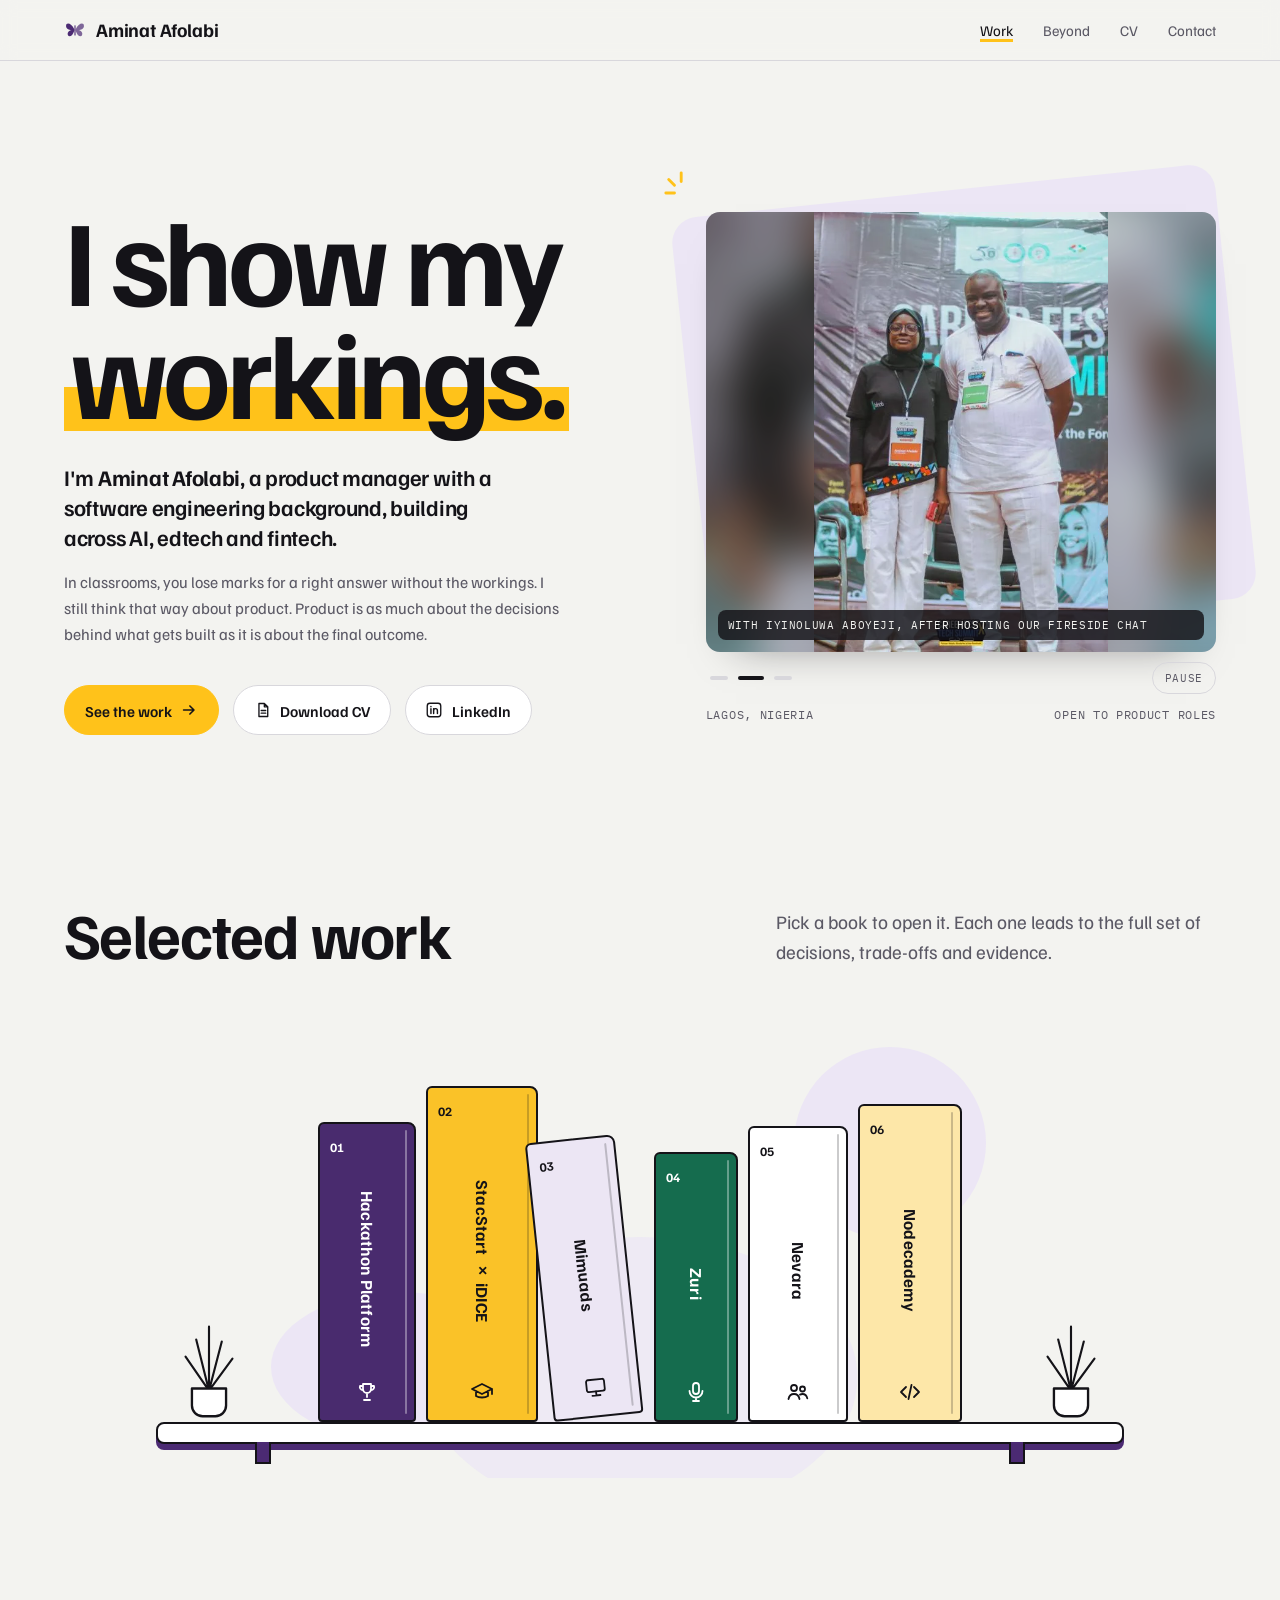
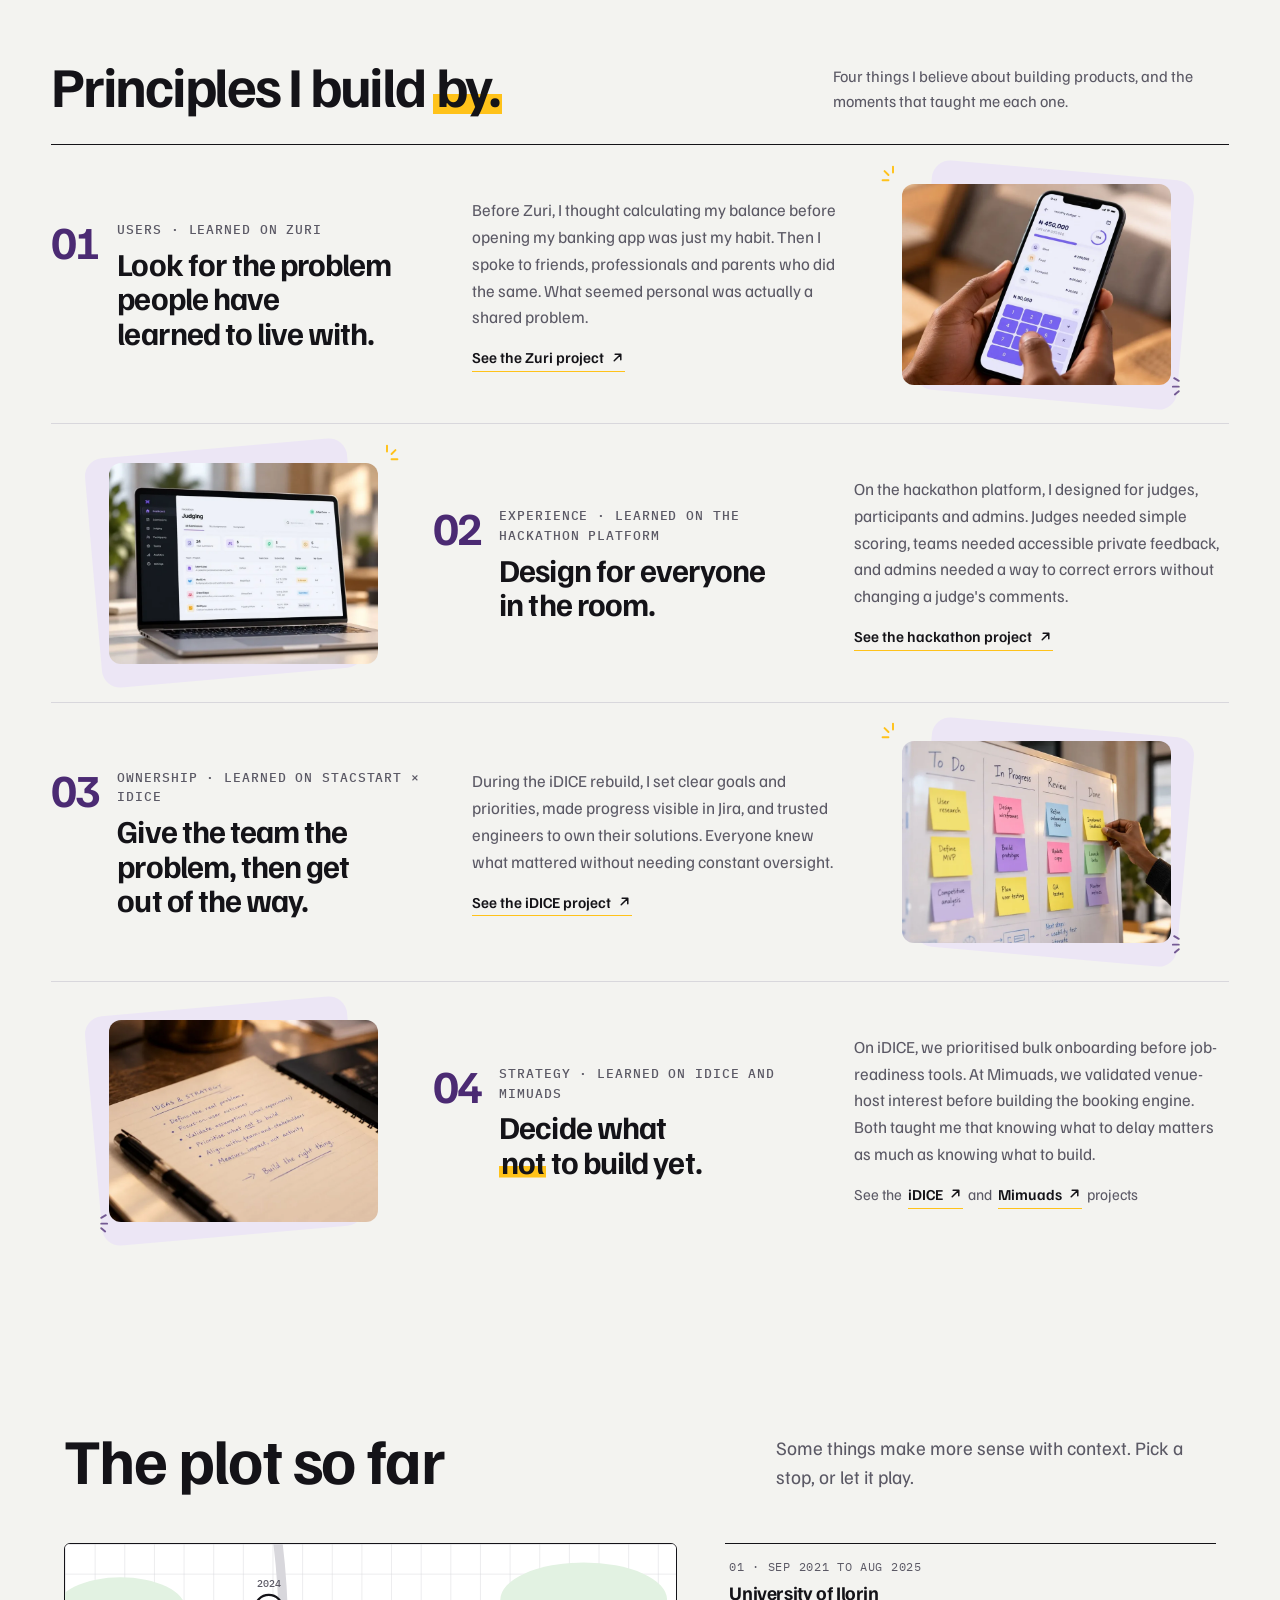
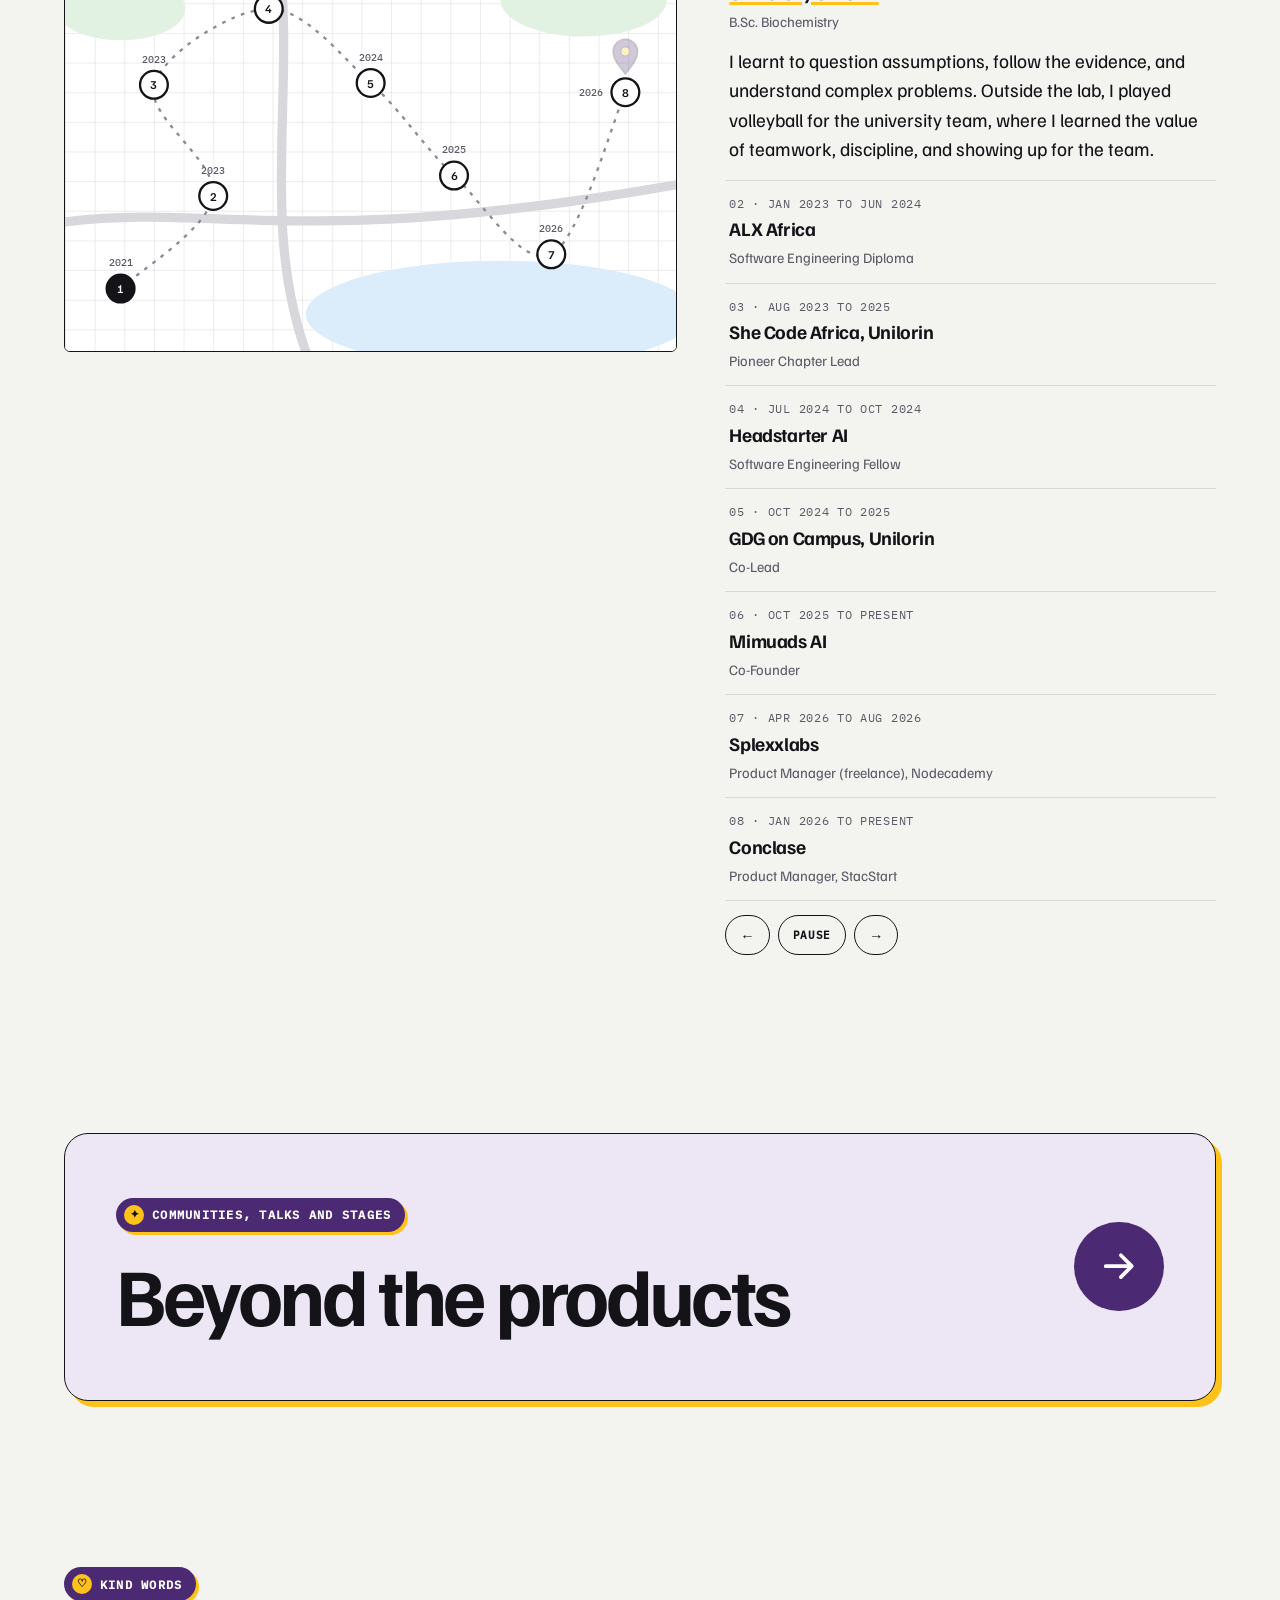
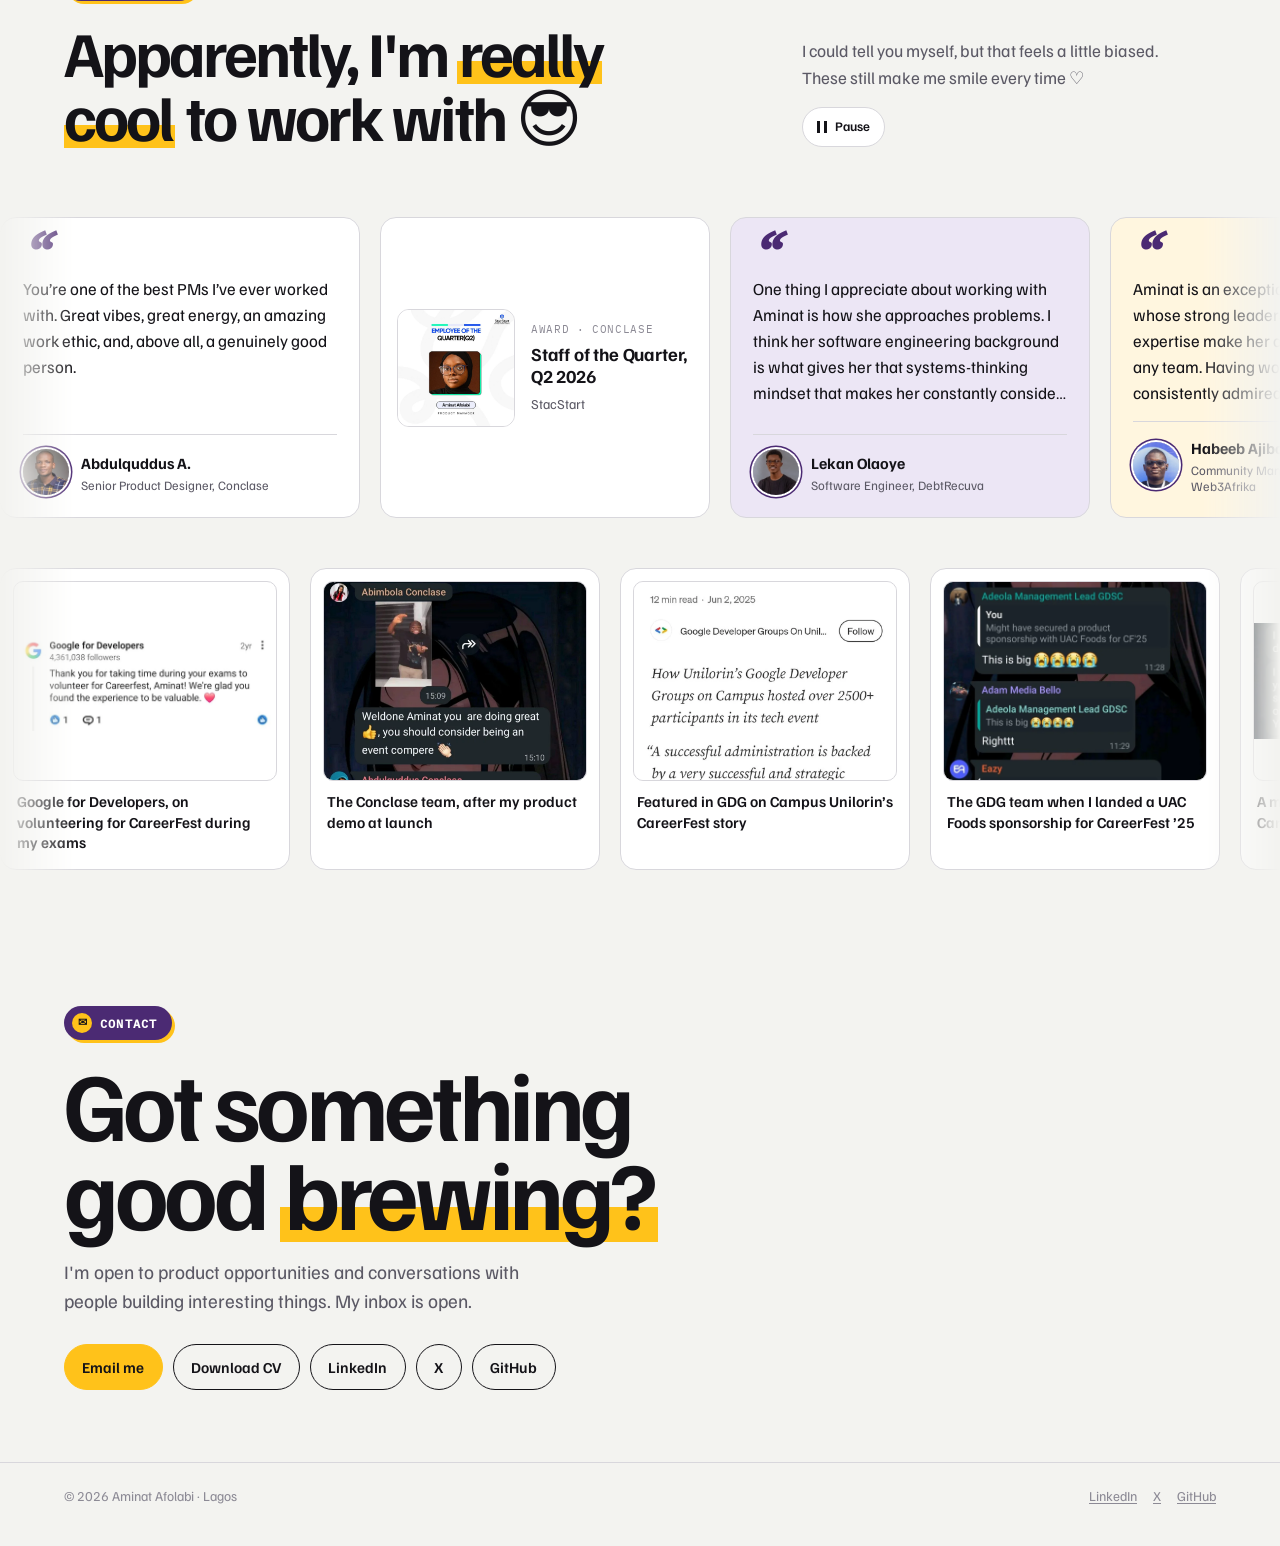
==== commit 5dee001a: "new updates" ====
--- a/index.html
+++ b/index.html
@@ -77,23 +77,23 @@
   <div class="shelf" data-shelf>
     <span class="shelf-blob shelf-blob-a" aria-hidden="true"></span><span class="shelf-blob shelf-blob-b" aria-hidden="true"></span><span class="shelf-blob shelf-blob-c" aria-hidden="true"></span>
     <svg class="shelf-plant" viewBox="0 0 60 100" aria-hidden="true"><path d="M30 70 18 22M30 70 30 10M30 70 42 24M30 70 8 38M30 70 52 40" fill="none" stroke="currentColor" stroke-width="2" stroke-linecap="round"/><path d="M14 68h32v16a10 10 0 0 1-10 10H24a10 10 0 0 1-10-10z" fill="var(--raised)" stroke="currentColor" stroke-width="2.2" stroke-linejoin="round"/></svg>
-    <ul class="shelf-books" aria-label="Projects"><li class="sb sb-hack"><button type="button" class="sb-btn" data-book="hack" data-n="01" data-title="Hackathon Results" data-role="Product Manager" aria-haspopup="dialog" aria-label="Open project 01: Hackathon Results"><span class="sb-num">01</span><span class="sb-title">Hackathon Results</span><span class="sb-icon"><svg viewBox="0 0 24 24" aria-hidden="true"><path d="M8 4h8v5a4 4 0 0 1-8 0zM8 6H5a3 3 0 0 0 3 4M16 6h3a3 3 0 0 1-3 4M12 13v4M9 20h6" fill="none" stroke="currentColor" stroke-width="1.8" stroke-linecap="round" stroke-linejoin="round"/></svg></span><span class="sb-edge" aria-hidden="true"></span></button></li><li class="sb sb-idice"><button type="button" class="sb-btn" data-book="idice" data-n="02" data-title="StacStart × iDICE" data-role="Product Manager" aria-haspopup="dialog" aria-label="Open project 02: StacStart × iDICE"><span class="sb-num">02</span><span class="sb-title">StacStart × iDICE</span><span class="sb-icon"><svg viewBox="0 0 24 24" aria-hidden="true"><path d="M2 9l10-5 10 5-10 5zM6 11v5c3 2 9 2 12 0v-5M22 9v5" fill="none" stroke="currentColor" stroke-width="1.8" stroke-linecap="round" stroke-linejoin="round"/></svg></span><span class="sb-edge" aria-hidden="true"></span></button></li><li class="sb sb-mimu"><button type="button" class="sb-btn" data-book="mimu" data-n="03" data-title="Mimuads" data-role="Co-Founder, Product" aria-haspopup="dialog" aria-label="Open project 03: Mimuads"><span class="sb-num">03</span><span class="sb-title">Mimuads</span><span class="sb-icon"><svg viewBox="0 0 24 24" aria-hidden="true"><rect x="3" y="4" width="18" height="12" rx="2" fill="none" stroke="currentColor" stroke-width="1.8"/><path d="M8 20h8M12 16v4" fill="none" stroke="currentColor" stroke-width="1.8" stroke-linecap="round"/></svg></span><span class="sb-edge" aria-hidden="true"></span></button></li><li class="sb sb-node"><button type="button" class="sb-btn" data-book="node" data-n="04" data-title="Nodecademy" data-role="Product Manager, Freelance" aria-haspopup="dialog" aria-label="Open project 04: Nodecademy"><span class="sb-num">04</span><span class="sb-title">Nodecademy</span><span class="sb-icon"><svg viewBox="0 0 24 24" aria-hidden="true"><path d="M8 7l-5 5 5 5M16 7l5 5-5 5M13.5 5l-3 14" fill="none" stroke="currentColor" stroke-width="1.8" stroke-linecap="round" stroke-linejoin="round"/></svg></span><span class="sb-edge" aria-hidden="true"></span></button></li><li class="sb sb-zuri"><button type="button" class="sb-btn" data-book="zuri" data-n="05" data-title="Zuri" data-role="Product Lead" aria-haspopup="dialog" aria-label="Open project 05: Zuri"><span class="sb-num">05</span><span class="sb-title">Zuri</span><span class="sb-icon"><svg viewBox="0 0 24 24" aria-hidden="true"><rect x="9" y="3" width="6" height="11" rx="3" fill="none" stroke="currentColor" stroke-width="1.8"/><path d="M5.5 11a6.5 6.5 0 0 0 13 0M12 17.5V21M9 21h6" fill="none" stroke="currentColor" stroke-width="1.8" stroke-linecap="round"/></svg></span><span class="sb-edge" aria-hidden="true"></span></button></li><li class="sb sb-nev"><button type="button" class="sb-btn" data-book="nev" data-n="06" data-title="Nevara" data-role="Product Lead" aria-haspopup="dialog" aria-label="Open project 06: Nevara"><span class="sb-num">06</span><span class="sb-title">Nevara</span><span class="sb-icon"><svg viewBox="0 0 24 24" aria-hidden="true"><circle cx="8" cy="8" r="3" fill="none" stroke="currentColor" stroke-width="1.8"/><circle cx="16.5" cy="9" r="2.5" fill="none" stroke="currentColor" stroke-width="1.8"/><path d="M2.5 19c.6-3.2 2.8-5 5.5-5s4.9 1.8 5.5 5M14 14.6c.8-.4 1.6-.6 2.5-.6 2.3 0 4.2 1.6 4.8 4.4" fill="none" stroke="currentColor" stroke-width="1.8" stroke-linecap="round"/></svg></span><span class="sb-edge" aria-hidden="true"></span></button></li></ul>
+    <ul class="shelf-books" aria-label="Projects"><li class="sb sb-hack"><button type="button" class="sb-btn" data-book="hack" data-n="01" data-title="Hackathon Platform" data-role="Product Manager" aria-haspopup="dialog" aria-label="Open project 01: Hackathon Platform"><span class="sb-num">01</span><span class="sb-title">Hackathon Platform</span><span class="sb-icon"><svg viewBox="0 0 24 24" aria-hidden="true"><path d="M8 4h8v5a4 4 0 0 1-8 0zM8 6H5a3 3 0 0 0 3 4M16 6h3a3 3 0 0 1-3 4M12 13v4M9 20h6" fill="none" stroke="currentColor" stroke-width="1.8" stroke-linecap="round" stroke-linejoin="round"/></svg></span><span class="sb-edge" aria-hidden="true"></span></button></li><li class="sb sb-idice"><button type="button" class="sb-btn" data-book="idice" data-n="02" data-title="StacStart × iDICE" data-role="Product Manager" aria-haspopup="dialog" aria-label="Open project 02: StacStart × iDICE"><span class="sb-num">02</span><span class="sb-title">StacStart × iDICE</span><span class="sb-icon"><svg viewBox="0 0 24 24" aria-hidden="true"><path d="M2 9l10-5 10 5-10 5zM6 11v5c3 2 9 2 12 0v-5M22 9v5" fill="none" stroke="currentColor" stroke-width="1.8" stroke-linecap="round" stroke-linejoin="round"/></svg></span><span class="sb-edge" aria-hidden="true"></span></button></li><li class="sb sb-mimu"><button type="button" class="sb-btn" data-book="mimu" data-n="03" data-title="Mimuads" data-role="Co-Founder, Product" aria-haspopup="dialog" aria-label="Open project 03: Mimuads"><span class="sb-num">03</span><span class="sb-title">Mimuads</span><span class="sb-icon"><svg viewBox="0 0 24 24" aria-hidden="true"><rect x="3" y="4" width="18" height="12" rx="2" fill="none" stroke="currentColor" stroke-width="1.8"/><path d="M8 20h8M12 16v4" fill="none" stroke="currentColor" stroke-width="1.8" stroke-linecap="round"/></svg></span><span class="sb-edge" aria-hidden="true"></span></button></li><li class="sb sb-zuri"><button type="button" class="sb-btn" data-book="zuri" data-n="04" data-title="Zuri" data-role="Product Lead" aria-haspopup="dialog" aria-label="Open project 04: Zuri"><span class="sb-num">04</span><span class="sb-title">Zuri</span><span class="sb-icon"><svg viewBox="0 0 24 24" aria-hidden="true"><rect x="9" y="3" width="6" height="11" rx="3" fill="none" stroke="currentColor" stroke-width="1.8"/><path d="M5.5 11a6.5 6.5 0 0 0 13 0M12 17.5V21M9 21h6" fill="none" stroke="currentColor" stroke-width="1.8" stroke-linecap="round"/></svg></span><span class="sb-edge" aria-hidden="true"></span></button></li><li class="sb sb-nev"><button type="button" class="sb-btn" data-book="nev" data-n="05" data-title="Nevara" data-role="Product Lead" aria-haspopup="dialog" aria-label="Open project 05: Nevara"><span class="sb-num">05</span><span class="sb-title">Nevara</span><span class="sb-icon"><svg viewBox="0 0 24 24" aria-hidden="true"><circle cx="8" cy="8" r="3" fill="none" stroke="currentColor" stroke-width="1.8"/><circle cx="16.5" cy="9" r="2.5" fill="none" stroke="currentColor" stroke-width="1.8"/><path d="M2.5 19c.6-3.2 2.8-5 5.5-5s4.9 1.8 5.5 5M14 14.6c.8-.4 1.6-.6 2.5-.6 2.3 0 4.2 1.6 4.8 4.4" fill="none" stroke="currentColor" stroke-width="1.8" stroke-linecap="round"/></svg></span><span class="sb-edge" aria-hidden="true"></span></button></li><li class="sb sb-node"><button type="button" class="sb-btn" data-book="node" data-n="06" data-title="Nodecademy" data-role="Product Manager, Freelance" aria-haspopup="dialog" aria-label="Open project 06: Nodecademy"><span class="sb-num">06</span><span class="sb-title">Nodecademy</span><span class="sb-icon"><svg viewBox="0 0 24 24" aria-hidden="true"><path d="M8 7l-5 5 5 5M16 7l5 5-5 5M13.5 5l-3 14" fill="none" stroke="currentColor" stroke-width="1.8" stroke-linecap="round" stroke-linejoin="round"/></svg></span><span class="sb-edge" aria-hidden="true"></span></button></li></ul>
     <svg class="shelf-plant shelf-plant-r" viewBox="0 0 60 100" aria-hidden="true"><path d="M30 70 18 22M30 70 30 10M30 70 42 24M30 70 8 38M30 70 52 40" fill="none" stroke="currentColor" stroke-width="2" stroke-linecap="round"/><path d="M14 68h32v16a10 10 0 0 1-10 10H24a10 10 0 0 1-10-10z" fill="var(--raised)" stroke="currentColor" stroke-width="2.2" stroke-linejoin="round"/></svg>
     <div class="shelf-plank" aria-hidden="true"><span></span><span></span></div>
   </div>
-  <noscript><ul class="shelf-fallback"><li><a href="work/hackathon.html">01 · Hackathon Results</a></li><li><a href="work/stacstart-idice.html">02 · StacStart × iDICE</a></li><li><a href="work/mimuads.html">03 · Mimuads</a></li><li><a href="https://www.nodecademy.com/">04 · Nodecademy</a></li><li><a href="https://drive.google.com/file/d/1WI0hQv4RBMmU1ZyccKUi3Dp_naW5KA8z/view?usp=sharing">05 · Zuri</a></li><li><a href="https://drive.google.com/file/d/1_WzfguJXYPybaouAVrhMz_KWhtLVdKk3/view?usp=sharing">06 · Nevara</a></li></ul></noscript>
+  <noscript><ul class="shelf-fallback"><li><a href="work/hackathon.html">01 · Hackathon Platform</a></li><li><a href="work/stacstart-idice.html">02 · StacStart × iDICE</a></li><li><a href="work/mimuads.html">03 · Mimuads</a></li><li><a href="work/zuri.html">04 · Zuri</a></li><li><a href="work/nevara.html">05 · Nevara</a></li><li><a href="https://www.nodecademy.com/">06 · Nodecademy</a></li></ul></noscript>
   <template id="bk-tpl-hack">
   <div class="bk-page bk-p1" data-page="1"><div class="bk-content">
     <p class="bk-big-num">01</p>
-    <figure class="bk-shot"><img src="img/hk-board.webp" width="1165" height="628" alt="Public leaderboard with the top three teams and their weighted scores" decoding="async"></figure>
+    <figure class="bk-shot"><img src="img/hk-queue.webp" width="642" height="390" alt="A judge's view of the hackathon platform: Welcome back, Amina, with a judging queue of five assigned projects, their tracks and review status, and a progress bar showing 2 of 5 reviewed" decoding="async"></figure>
     <button type="button" class="bk-cue mono" data-next>Swipe left for details <span aria-hidden="true">→</span></button>
     <span class="bk-folio mono">1</span>
   </div></div>
   <div class="bk-page bk-p2" data-page="2"><div class="bk-content">
     <p class="bk-role mono">Product Manager</p>
     <h2 class="bk-heading" id="bk-title">A hackathon where nobody leaves with just a number.</h2>
-    <div class="bk-desc"><p>Most hackathons end with a ranking and silence. 96 teams deserved to know why they placed where they did.</p><p>I designed the judging and results system end to end, built around a good experience for judges and participants. The call: public ranking, private feedback. Every score needs a written reason, and each team sees only its own.</p></div>
-    <ul class="bk-hl"><li>323 developers in 4 countries</li><li>96 project submissions</li><li>288 judge scores, each with a written reason</li><li>Private feedback for every team</li><li>Admins fix a score without touching a judge's words</li><li>Results live during the event</li></ul>
+    <div class="bk-desc"><p>Most hackathons end with a ranking and silence. 96 teams deserved to know why they placed where they did.</p><p>I product-managed the judging and results experience for Borderless Bytes, spanning 323 developers across four countries.</p><p><b>The product decision:</b> Public rankings. Private feedback. Every score came with a written reason, and each team could access feedback on its own submission.</p></div>
+    <ul class="bk-hl bk-hl-stats"><li class="bk-stat"><b>96</b><span>Project submissions</span></li><li class="bk-stat"><b>323</b><span>Developers across 4 countries</span></li><li class="bk-stat"><b>288</b><span>Judge scores, each with a written reason</span></li><li class="bk-stat"><b>Every team</b><span>Private feedback on its submission</span></li></ul>
     <div class="bk-links"><a class="bk-link" href="https://stacstart.com/hackathon/results" target="_blank" rel="noopener">See the live results <span aria-hidden="true">↗</span></a><a class="bk-link" href="work/hackathon.html">Read the full case study <span aria-hidden="true">→</span></a></div>
     <button type="button" class="bk-back-btn mono" data-prev><span aria-hidden="true">←</span> Back to the image</button>
     <span class="bk-folio mono">2</span>
@@ -108,7 +108,7 @@
   <div class="bk-page bk-p2" data-page="2"><div class="bk-content">
     <p class="bk-role mono">Product Manager</p>
     <h2 class="bk-heading" id="bk-title">One platform, two very different learners.</h2>
-    <div class="bk-desc"><p>StacStart was built for academy students who sign up and pay. A federal skills programme needed it to take thousands of sponsored learners at once.</p><p>I led product and the engineering team on the rebuild. The call: bulk onboarding first, job-readiness tools later. Nobody learns if they can't get in.</p></div>
+    <div class="bk-desc"><p>StacStart was built for academy students who sign up and pay for their learning. Then came iDICE, a federal government Skills to Jobs programme that needed the platform to support 50,000+ sponsored learners across Northwest Nigeria.</p><p>I led product and worked closely with engineering on the platform rebuild to support both programmes. The priority was clear: make large-scale learner onboarding work first, then sequence job-readiness tools around the needs of the programme. Because before learners can build skills or find opportunities, they need to get through the door.</p></div>
     <ul class="bk-hl"><li>50,000+ iDICE learners onboarded</li><li>Live for both programmes on one platform</li><li>Bulk onboarding shipped first</li><li>Job-readiness tools sequenced for later</li><li>Work made visible to the whole team in Jira</li><li>Serving learners in Northwest Nigeria</li></ul>
     <div class="bk-links"><a class="bk-link" href="https://stacstart.com" target="_blank" rel="noopener">Visit StacStart <span aria-hidden="true">↗</span></a><a class="bk-link" href="work/stacstart-idice.html">Read the full case study <span aria-hidden="true">→</span></a></div>
     <button type="button" class="bk-back-btn mono" data-prev><span aria-hidden="true">←</span> Back to the image</button>
@@ -130,25 +130,9 @@
     <button type="button" class="bk-back-btn mono" data-prev><span aria-hidden="true">←</span> Back to the image</button>
     <span class="bk-folio mono">2</span>
   </div></div>
-</template><template id="bk-tpl-node">
+</template><template id="bk-tpl-zuri">
   <div class="bk-page bk-p1" data-page="1"><div class="bk-content">
     <p class="bk-big-num">04</p>
-    <figure class="bk-shot"><img src="img/nodecademy.webp" width="1269" height="550" alt="Nodecademy homepage with the headline Build Real-World Skills. Launch A Real Career., Join Waitlist and Explore all programs buttons" decoding="async"></figure>
-    <button type="button" class="bk-cue mono" data-next>Swipe left for details <span aria-hidden="true">→</span></button>
-    <span class="bk-folio mono">1</span>
-  </div></div>
-  <div class="bk-page bk-p2" data-page="2"><div class="bk-content">
-    <p class="bk-role mono">Product Manager, Freelance</p>
-    <h2 class="bk-heading" id="bk-title">The website and LMS behind a 24-week engineering school.</h2>
-    <div class="bk-desc"><p>Nodecademy is a 24-week software engineering school across Frontend, Backend, AI/ML, Full-Stack and Cybersecurity, built with Splexxlabs.</p><p>I oversaw the build of the website and worked with engineering on the experience for tracking applications and receiving payments, then on the LMS that supports every learner activity. I wrote the PRDs behind it and helped scale the product while I was on the team.</p></div>
-    <ul class="bk-hl"><li>Five tracks over 24 weeks</li><li>Website for applications and payments</li><li>LMS supporting every learner activity</li><li>Problem-first PRDs with acceptance criteria</li><li>Webinar series with engineers from Meta and Netflix</li><li>Freelance with Splexxlabs, Apr to Aug 2026</li></ul>
-    <div class="bk-links"><a class="bk-link" href="https://www.nodecademy.com/" target="_blank" rel="noopener">Visit nodecademy.com <span aria-hidden="true">↗</span></a></div>
-    <button type="button" class="bk-back-btn mono" data-prev><span aria-hidden="true">←</span> Back to the image</button>
-    <span class="bk-folio mono">2</span>
-  </div></div>
-</template><template id="bk-tpl-zuri">
-  <div class="bk-page bk-p1" data-page="1"><div class="bk-content">
-    <p class="bk-big-num">05</p>
     <figure class="bk-shot"><img src="img/zuri.webp" width="657" height="613" alt="Zuri welcome screen reading Zuri, Your money, out loud, with Open an account and Enter demo buttons" decoding="async"></figure>
     <button type="button" class="bk-cue mono" data-next>Swipe left for details <span aria-hidden="true">→</span></button>
     <span class="bk-folio mono">1</span>
@@ -156,15 +140,15 @@
   <div class="bk-page bk-p2" data-page="2"><div class="bk-content">
     <p class="bk-role mono">Product Lead</p>
     <h2 class="bk-heading" id="bk-title">A money assistant you talk to, in four languages.</h2>
-    <div class="bk-desc"><p>A money assistant you talk to in English, Pidgin, Yoruba or Hausa. It plans with your real spending, and nothing moves without your confirmation and PIN.</p><p>Built for the Monnify × API Conference Lagos Developer Challenge. I came up with the vision and led product.</p></div>
+    <div class="bk-desc"><p>Built for the Monnify × API Conference Lagos Developer Challenge, Zuri is a multilingual money assistant that helps users plan and make payments using their real spending data.</p><p>I shaped the product vision and drove product decisions, balancing a conversational experience with the trust and safeguards needed for financial transactions.</p></div>
     <ul class="bk-hl"><li>English, Pidgin, Yoruba and Hausa</li><li>Plans with your real spending</li><li>Nothing moves without confirmation and PIN</li><li>Voice-to-payment flow with real account integration</li><li>Independent transaction verification layer</li><li>Shipped in under a week</li></ul>
-    <div class="bk-links"><a class="bk-link" href="https://zuri-orpin-seven.vercel.app/" target="_blank" rel="noopener">Try the demo <span aria-hidden="true">↗</span></a><a class="bk-link" href="https://drive.google.com/file/d/1WI0hQv4RBMmU1ZyccKUi3Dp_naW5KA8z/view?usp=sharing" target="_blank" rel="noopener">Pitch deck <span aria-hidden="true">↗</span></a></div>
+    <div class="bk-links"><a class="bk-link" href="https://zuri-orpin-seven.vercel.app/" target="_blank" rel="noopener">Try the demo <span aria-hidden="true">↗</span></a><a class="bk-link" href="https://drive.google.com/file/d/1WI0hQv4RBMmU1ZyccKUi3Dp_naW5KA8z/view?usp=sharing" target="_blank" rel="noopener">Pitch deck <span aria-hidden="true">↗</span></a><a class="bk-link" href="work/zuri.html">Read the case study <span aria-hidden="true">→</span></a></div>
     <button type="button" class="bk-back-btn mono" data-prev><span aria-hidden="true">←</span> Back to the image</button>
     <span class="bk-folio mono">2</span>
   </div></div>
 </template><template id="bk-tpl-nev">
   <div class="bk-page bk-p1" data-page="1"><div class="bk-content">
-    <p class="bk-big-num">06</p>
+    <p class="bk-big-num">05</p>
     <figure class="bk-shot"><img src="img/nevara-alatpay.webp" width="863" height="480" alt="Slide from the Nevara pitch deck titled How ALATPay powers Nevara, explaining the Bank Transfer API, webhooks and transaction monitoring" decoding="async"></figure>
     <button type="button" class="bk-cue mono" data-next>Swipe left for details <span aria-hidden="true">→</span></button>
     <span class="bk-folio mono">1</span>
@@ -172,9 +156,25 @@
   <div class="bk-page bk-p2" data-page="2"><div class="bk-content">
     <p class="bk-role mono">Product Lead</p>
     <h2 class="bk-heading" id="bk-title">Group payment collection that knows who paid.</h2>
-    <div class="bk-desc"><p>Each member gets a unique virtual account from ALATPay's Bank Transfer API the moment they click to pay, webhooks update both sides' dashboards the instant money lands, and collectors see a live payment history without opening a bank app.</p><p>It started with a weekend I spent matching bank alerts to people for a friend's asoebi, the story I opened our pitch with.</p></div>
+    <div class="bk-desc"><p>Group payments get messy when someone has to match bank alerts to people just to figure out who has paid.</p><p>Nevara is a group payment collection platform that gives every payer a unique virtual account and updates payment status automatically as transfers arrive. The idea came from a weekend I spent matching bank alerts to people for a friend’s asoebi.</p><p>I led product strategy and designed the collection workflow, then led the pitch.</p></div>
     <ul class="bk-hl"><li>2nd place, ALAT by Wema Buildathon 2026</li><li>A unique virtual account for every payer</li><li>Webhooks update both dashboards instantly</li><li>Live payment history for collectors</li><li>Led product strategy and the collection workflow</li><li>Led the pitch</li></ul>
-    <div class="bk-links"><a class="bk-link" href="https://drive.google.com/file/d/1_WzfguJXYPybaouAVrhMz_KWhtLVdKk3/view?usp=sharing" target="_blank" rel="noopener">Pitch deck <span aria-hidden="true">↗</span></a></div>
+    <div class="bk-links"><a class="bk-link" href="https://drive.google.com/file/d/1_WzfguJXYPybaouAVrhMz_KWhtLVdKk3/view?usp=sharing" target="_blank" rel="noopener">Pitch deck <span aria-hidden="true">↗</span></a><a class="bk-link" href="work/nevara.html">Read the case study <span aria-hidden="true">→</span></a></div>
+    <button type="button" class="bk-back-btn mono" data-prev><span aria-hidden="true">←</span> Back to the image</button>
+    <span class="bk-folio mono">2</span>
+  </div></div>
+</template><template id="bk-tpl-node">
+  <div class="bk-page bk-p1" data-page="1"><div class="bk-content">
+    <p class="bk-big-num">06</p>
+    <figure class="bk-shot"><img src="img/nodecademy.webp" width="1269" height="550" alt="Nodecademy homepage with the headline Build Real-World Skills. Launch A Real Career., Join Waitlist and Explore all programs buttons" decoding="async"></figure>
+    <button type="button" class="bk-cue mono" data-next>Swipe left for details <span aria-hidden="true">→</span></button>
+    <span class="bk-folio mono">1</span>
+  </div></div>
+  <div class="bk-page bk-p2" data-page="2"><div class="bk-content">
+    <p class="bk-role mono">Product Manager, Freelance</p>
+    <h2 class="bk-heading" id="bk-title">The website and LMS behind an engineering school.</h2>
+    <div class="bk-desc"><p>I product-managed work across the public-facing website, application tracking and payment workflows, and the Learning Management System (LMS).</p><p>I mapped end-to-end user flows across these experiences and conducted user research, speaking with the internal team of tutors to understand their needs. I translated those insights and business requirements into PRDs and acceptance criteria to guide engineering and align delivery across the platform.</p></div>
+    <ul class="bk-hl"><li>Five tracks over 24 weeks</li><li>Website for applications and payments</li><li>LMS supporting 50+ users and growing</li><li>Problem-first PRDs with acceptance criteria</li><li>Webinar series with engineers from Meta and Netflix</li></ul>
+    <div class="bk-links"><a class="bk-link" href="https://www.nodecademy.com/" target="_blank" rel="noopener">Visit nodecademy.com <span aria-hidden="true">↗</span></a></div>
     <button type="button" class="bk-back-btn mono" data-prev><span aria-hidden="true">←</span> Back to the image</button>
     <span class="bk-folio mono">2</span>
   </div></div>
@@ -267,7 +267,7 @@
 </section>
 
 <section class="band wrap" id="journey" aria-labelledby="j-title">
-  <div class="band-head"><h2 id="j-title">How I got here</h2><p>From a biochemistry lab to product, one stop at a time. Pick a stop, or let it play.</p></div>
+  <div class="band-head"><h2 id="j-title">The plot so far</h2><p>Some things make more sense with context. Pick a stop, or let it play.</p></div>
   <div class="jtrip" data-journey>
     <figure class="jmap" aria-hidden="true">
       <svg viewBox="0 0 660 440" role="presentation">
@@ -277,63 +277,54 @@
         <path d="M0 300 C160 280 260 330 660 260" class="jstreet"/><path d="M230 0 C250 160 210 300 260 440" class="jstreet"/>
         <path d="M60,372 C76.7,355.3 154.0,308.7 160,272 C166.0,235.3 86.0,185.7 96,152 C106.0,118.3 181.0,70.3 220,70 C259.0,69.7 296.7,120.0 330,150 C363.3,180.0 387.5,219.2 420,250 C452.5,280.8 494.2,350.0 525,335 C555.8,320.0 591.7,189.2 605,160" class="route-base"/>
         <path d="M60,372 C76.7,355.3 154.0,308.7 160,272 C166.0,235.3 86.0,185.7 96,152 C106.0,118.3 181.0,70.3 220,70 C259.0,69.7 296.7,120.0 330,150 C363.3,180.0 387.5,219.2 420,250 C452.5,280.8 494.2,350.0 525,335 C555.8,320.0 591.7,189.2 605,160" class="route-draw" id="route-draw"/>
-        <g class="pin" data-i="0" transform="translate(60,372)"><circle r="15"/><text y="5" text-anchor="middle">1</text><text class="yr" y="-24" text-anchor="middle">2021</text></g><g class="pin" data-i="1" transform="translate(160,272)"><circle r="15"/><text y="5" text-anchor="middle">2</text><text class="yr" y="-24" text-anchor="middle">2023</text></g><g class="pin" data-i="2" transform="translate(96,152)"><circle r="15"/><text y="5" text-anchor="middle">3</text><text class="yr" y="-24" text-anchor="middle">2023</text></g><g class="pin" data-i="3" transform="translate(220,70)"><circle r="15"/><text y="5" text-anchor="middle">4</text><text class="yr" y="-24" text-anchor="middle">2024</text></g><g class="pin" data-i="4" transform="translate(330,150)"><circle r="15"/><text y="5" text-anchor="middle">5</text><text class="yr" y="-24" text-anchor="middle">2024</text></g><g class="pin" data-i="5" transform="translate(420,250)"><circle r="15"/><text y="5" text-anchor="middle">6</text><text class="yr" y="-24" text-anchor="middle">2025</text></g><g class="pin" data-i="6" transform="translate(525,335)"><circle r="15"/><text y="5" text-anchor="middle">7</text><text class="yr" y="-24" text-anchor="middle">2026</text></g><g class="pin" data-i="7" transform="translate(605,160)"><circle r="15"/><text y="5" text-anchor="middle">8</text><text class="yr" y="-24" text-anchor="middle">2026</text></g>
+        <g class="pin" data-i="0" transform="translate(60,372)"><circle r="15"/><text y="5" text-anchor="middle">1</text><text class="yr" y="-24" text-anchor="middle">2021</text></g><g class="pin" data-i="1" transform="translate(160,272)"><circle r="15"/><text y="5" text-anchor="middle">2</text><text class="yr" y="-24" text-anchor="middle">2023</text></g><g class="pin" data-i="2" transform="translate(96,152)"><circle r="15"/><text y="5" text-anchor="middle">3</text><text class="yr" y="-24" text-anchor="middle">2023</text></g><g class="pin" data-i="3" transform="translate(220,70)"><circle r="15"/><text y="5" text-anchor="middle">4</text><text class="yr" y="-24" text-anchor="middle">2024</text></g><g class="pin" data-i="4" transform="translate(330,150)"><circle r="15"/><text y="5" text-anchor="middle">5</text><text class="yr" y="-24" text-anchor="middle">2024</text></g><g class="pin" data-i="5" transform="translate(420,250)"><circle r="15"/><text y="5" text-anchor="middle">6</text><text class="yr" y="-24" text-anchor="middle">2025</text></g><g class="pin" data-i="6" transform="translate(525,335)"><circle r="15"/><text y="5" text-anchor="middle">7</text><text class="yr" y="-24" text-anchor="middle">2026</text></g><g class="pin pin-now" data-i="7" transform="translate(605,160)"><circle class="now-pulse" r="15"/><circle class="now-pulse now-pulse-2" r="15"/><circle r="15"/><text y="5" text-anchor="middle">8</text><text class="yr" x="-24" y="4" text-anchor="end">2026</text><g class="now-marker"><g class="now-bob"><path d="M0 -20 C-8 -30 -13 -36 -13 -44 a13 13 0 1 1 26 0 c0 8 -5 14 -13 24z"/><circle cy="-44" r="5"/></g></g></g>
       </svg>
     </figure>
     <div class="stops-col">
-      <ol class="stops"><li class="stop" data-i="0"><button type="button" class="stop-head" aria-expanded="true"><span class="stop-n mono">01 · 2021</span><b>University of Ilorin</b><small>B.Sc. Biochemistry</small></button><div class="stop-body"><p>The lab taught me to test assumptions before trusting them. I also played volleyball for the university team.</p></div></li><li class="stop" data-i="1"><button type="button" class="stop-head" aria-expanded="true"><span class="stop-n mono">02 · Jan 2023</span><b>ALX Africa</b><small>Software Engineering Diploma</small></button><div class="stop-body"><p>Learned to build: front-end development and software engineering practices. My frontend and capstone projects are on <a href="https://github.com/Armina101" target="_blank" rel="noopener">GitHub ↗</a>.</p></div></li><li class="stop" data-i="2"><button type="button" class="stop-head" aria-expanded="true"><span class="stop-n mono">03 · Aug 2023</span><b>She Code Africa, Unilorin</b><small>Pioneer Chapter Lead</small></button><div class="stop-body"><p>Started the university's first female-focused tech community and grew it to 350+ members.</p></div></li><li class="stop" data-i="3"><button type="button" class="stop-head" aria-expanded="true"><span class="stop-n mono">04 · Jul 2024</span><b>Headstarter AI</b><small>Software Engineering Fellow</small></button><div class="stop-body"><p>A US-based fellowship building with React and AI.</p></div></li><li class="stop" data-i="4"><button type="button" class="stop-head" aria-expanded="true"><span class="stop-n mono">05 · Oct 2024</span><b>GDG on Campus, Unilorin</b><small>Co-Lead</small></button><div class="stop-body"><p>Grew membership 40% in a year to the largest GDG on Campus chapter in Sub-Saharan Africa, and co-led CareerFest X TechSummit for 2,600+ people.</p></div></li><li class="stop" data-i="5"><button type="button" class="stop-head" aria-expanded="true"><span class="stop-n mono">06 · Oct 2025</span><b>Mimuads AI</b><small>Co-Founder</small></button><div class="stop-body"><p>A self-serve, verified screen-ad marketplace, now live in Lagos. <a href="work/mimuads.html">Read the case study</a>.</p></div></li><li class="stop" data-i="6"><button type="button" class="stop-head" aria-expanded="true"><span class="stop-n mono">07 · Jan 2026</span><b>Conclase</b><small>Product Manager, StacStart</small></button><div class="stop-body"><p>Shipped the StacStart MVP, led the rebuild for iDICE (50,000+ learners onboarded), product-managed the <a href="work/hackathon.html">hackathon platform</a>, and moved the team onto Jira. Staff of the Quarter, Q2 2026.</p></div></li><li class="stop" data-i="7"><button type="button" class="stop-head" aria-expanded="true"><span class="stop-n mono">08 · Apr 2026</span><b>Splexxlabs</b><small>Product Manager (freelance), Nodecademy</small></button><div class="stop-body"><p>Led product for <a href="https://www.nodecademy.com/" target="_blank" rel="noopener">Nodecademy ↗</a>: the website, application tracking and payments, the LMS and the PRDs behind them.</p></div></li></ol>
+      <ol class="stops"><li class="stop" data-i="0"><button type="button" class="stop-head" aria-expanded="true"><span class="stop-n mono">01 · Sep 2021 to Aug 2025</span><b>University of Ilorin</b><small>B.Sc. Biochemistry</small></button><div class="stop-body"><p>I learnt to question assumptions, follow the evidence, and understand complex problems. Outside the lab, I played volleyball for the university team, where I learned the value of teamwork, discipline, and showing up for the team.</p></div></li><li class="stop" data-i="1"><button type="button" class="stop-head" aria-expanded="true"><span class="stop-n mono">02 · Jan 2023 to Jun 2024</span><b>ALX Africa</b><small>Software Engineering Diploma</small></button><div class="stop-body"><p>Built a foundation in software engineering, front-end development, and practical problem-solving. My projects, including my capstone, are available on <a href="https://github.com/Armina101" target="_blank" rel="noopener">GitHub ↗</a></p></div></li><li class="stop" data-i="2"><button type="button" class="stop-head" aria-expanded="true"><span class="stop-n mono">03 · Aug 2023 to 2025</span><b>She Code Africa, Unilorin</b><small>Pioneer Chapter Lead</small></button><div class="stop-body"><p>Started the university's first female-focused tech community and grew it to 350+ members.</p></div></li><li class="stop" data-i="3"><button type="button" class="stop-head" aria-expanded="true"><span class="stop-n mono">04 · Jul 2024 to Oct 2024</span><b>Headstarter AI</b><small>Software Engineering Fellow</small></button><div class="stop-body"><p>US-based software engineering fellowship where I strengthened my development skills through hands-on projects, building applications and practising technical problem-solving. The experience deepened my understanding of how software is built, tested, and improved.</p></div></li><li class="stop" data-i="4"><button type="button" class="stop-head" aria-expanded="true"><span class="stop-n mono">05 · Oct 2024 to 2025</span><b>GDG on Campus, Unilorin</b><small>Co-Lead</small></button><div class="stop-body"><p>Grew membership 40% in a year to the largest GDG on Campus chapter in Sub-Saharan Africa, and co-led CareerFest X TechSummit for 2,600+ people.</p></div></li><li class="stop" data-i="5" data-dwell="6000"><button type="button" class="stop-head" aria-expanded="true"><span class="stop-n mono">06 · Oct 2025 to Present</span><b>Mimuads AI</b><small>Co-Founder</small></button><div class="stop-body"><p>Co-founded with Femi Obadimu, we are building a self-serve marketplace for verified digital screen advertising. Now live in Lagos, the platform is growing as we work to simplify how businesses discover, book, and manage out-of-home advertising. So far, we’ve onboarded 50+ users across both sides of the marketplace, with 31 screen hosts and 20+ businesses listing their offerings on the platform. <a href="work/mimuads.html">Read the case study</a>.</p></div></li><li class="stop" data-i="6" data-dwell="6000"><button type="button" class="stop-head" aria-expanded="true"><span class="stop-n mono">07 · Apr 2026 to Aug 2026</span><b>Splexxlabs</b><small>Product Manager (freelance), Nodecademy</small></button><div class="stop-body"><p>Led product development for <a href="https://www.nodecademy.com/" target="_blank" rel="noopener">Nodecademy</a> at Splexxlabs, spanning the public-facing website, application tracking and payment workflows, and the Learning Management System (LMS). Translated business needs into Product Requirements Documents (PRDs) to guide engineering and align delivery across these connected experiences. The platform currently serves 50+ users and continues to scale.</p></div></li><li class="stop stop-now" data-i="7" data-dwell="9000"><button type="button" class="stop-head" aria-expanded="true"><span class="stop-n mono">08 · Jan 2026 to Present</span><b>Conclase</b><small>Product Manager, StacStart</small></button><div class="stop-body"><p>As a Product Manager at Conclase, I contribute to building and scaling StacStart, an AI-powered talent platform designed to bridge the gap between learning and employment. The platform brings together two complementary experiences: a Learning Management System (LMS) that supports learners in developing in-demand skills, and StacStart Jobs, which connects jobseekers with recruiters.</p><p>One of my key contributions has been leading the rebuild of the StacStart LMS to support the iDICE Skills to Jobs programme, commissioned by the Bank of Industry, which targets 50,000+ learners across Northwest Nigeria, with StacStart as the implementation partner. Since inception, StacStart (formerly Conclase Academy) has also supported 10,000+ users across its learning and job application platform.</p><p>My work spans translating business needs into product requirements, collaborating with engineering and cross-functional teams, and driving product delivery from planning through implementation. I also product-managed the platform for the <a href="work/hackathon.html">Borderless Bytes Hackathon</a> and transitioned the software development workflow from WhatsApp-based coordination to Jira, improving visibility and collaboration across the development lifecycle. In recognition of my contributions, I was named Staff of the Quarter for Q2 2026.</p></div></li></ol>
       <div class="j-controls" hidden><button type="button" class="j-prev" aria-label="Previous stop">←</button><button type="button" class="j-play mono">Pause</button><button type="button" class="j-next" aria-label="Next stop">→</button></div>
     </div>
   </div>
 </section>
 
 
-<section class="night band" aria-labelledby="beyond-title">
-  <div class="wrap">
-    <div class="beyond-teaser">
-      <figure>
-        <img src="img/cf-fireside.webp" width="1280" height="853" alt="Aminat holding a microphone during a fireside chat with Iyinoluwa Aboyeji on the CareerFest X TechSummit stage" loading="lazy" decoding="async">
-        <figcaption>Hosting a fireside chat with Iyinoluwa Aboyeji, co-founder of Andela, at CareerFest X TechSummit.</figcaption>
-      </figure>
-      <div>
-        <p class="mono muted">Beyond the products</p>
-        <h2 id="beyond-title" style="font-size:clamp(2rem,4vw,3.4rem);margin-top:10px">I bring people into the room.</h2>
-        <p style="margin-top:16px;max-width:44ch">I co-led CareerFest X TechSummit, the largest tech event Ilorin has hosted, and helped grow GDG on Campus Unilorin into the largest GDG on Campus chapter in Sub-Saharan Africa.</p>
-        <div class="stats">
-          <div><b>2,600+</b><span>attendees</span></div>
-          <div><b>100+</b><span>volunteers</span></div>
-          <div><b>40%</b><span>GDG growth in a year</span></div>
-        </div>
-        <a class="arrow-link" href="beyond.html">Communities, talks and the path so far <span aria-hidden="true">→</span></a>
-      </div>
-    </div>
-  </div>
-</section>
-
-<section class="band wrap" id="recognition" aria-labelledby="recog-title">
-  <div class="recog">
-    <figure class="recog-fig"><img src="img/award-eotq.webp" width="800" height="800" alt="StacStart graphic announcing Aminat Afolabi, Product Manager, as Employee of the Quarter, Q2" loading="lazy" decoding="async"></figure>
+<section class="beyond-cta-band" aria-label="Beyond the products">
+  <a class="beyond-cta wrap" href="beyond.html#main">
+    <span class="bc-text"><span class="eyebrow-pill"><span class="eyebrow-pill-dot" aria-hidden="true">✦</span>Communities, talks and stages</span><span class="bc-title"><span>Beyond the products</span></span></span>
+    <span class="bc-arrow" aria-hidden="true"><svg viewBox="0 0 24 24"><path d="M4 12h15M13 5.5 19.5 12 13 18.5" fill="none" stroke="currentColor" stroke-width="2.2" stroke-linecap="round" stroke-linejoin="round"/></svg></span>
+  </a>
+</section>
+
+<section class="kw" id="kind-words" aria-labelledby="kw-title" data-kw>
+  <div class="kw-head wrap">
     <div>
-      <p class="mono muted">Recognition</p>
-      <h2 id="recog-title" style="font-size:clamp(2rem,4vw,3.2rem);margin-top:10px">Noticed at work.</h2>
-      <p class="recog-lead">Six months into my first PM role, Conclase named me Staff of the Quarter for Q2 2026, recognising the product work on StacStart.</p>
-      <ul class="recog-list">
-        <li><b>Staff of the Quarter, Q2 2026</b><span>Conclase and StacStart</span></li>
-        <li><b>2nd place, ALAT by Wema Buildathon 2026</b><span>For Nevara, built on ALATPay</span></li>
-        <li><b>Largest GDG on Campus chapter in Sub-Saharan Africa</b><span>GDG on Campus Unilorin, during my time as Co-Lead</span></li>
-      </ul>
-      <!-- TESTIMONIALS: when you have quotes, add them here as <blockquote class="quote">"..."<cite>Name, Role, Company</cite></blockquote> -->
-    </div>
-  </div>
-</section>
+      <p class="eyebrow-pill"><span class="eyebrow-pill-dot" aria-hidden="true">♡</span>Kind words</p>
+      <h2 id="kw-title">Apparently, I'm <span class="hl">really cool</span> to work with 😎</h2>
+    </div>
+    <div class="kw-side">
+      <p class="kw-sub">I could tell you myself, but that feels a little biased. These still make me smile every time ♡</p>
+      <button type="button" class="kw-pause" aria-pressed="false" hidden><span class="kw-pause-ico" aria-hidden="true"></span><span class="kw-pause-txt">Pause</span></button>
+    </div>
+  </div>
+  <div class="kw-reels"><div class="kw-reel kw-reel-1"><div class="kw-track"><ul class="kw-set" aria-label="Recommendations and awards"><li class="kw-item" data-id="abdulquddus"><button type="button" class="kw-card kw-rec kw-tone-cream" aria-haspopup="dialog" aria-label="Recommendation from Abdulquddus A.. Open"><span class="kw-qmark" aria-hidden="true">“</span><span class="kw-quote">You’re one of the best PMs I’ve ever worked with. Great vibes, great energy, an amazing work ethic, and, above all, a genuinely good person.</span><span class="kw-who"><img src="img/hs-abdulquddus.webp" width="240" height="240" alt="" fetchpriority="low" decoding="async"><span><b>Abdulquddus A.</b><small>Senior Product Designer, Conclase</small></span></span></button></li><li class="kw-item" data-id="staff-of-quarter"><button type="button" class="kw-card kw-photo" aria-haspopup="dialog" aria-label="Staff of the Quarter, Q2 2026. Open"><span class="kw-ph"><img src="img/award-eotq.webp" width="800" height="800" alt="" fetchpriority="low" decoding="async"></span><span class="kw-ph-txt"><span class="kw-src mono">Award · Conclase</span><b>Staff of the Quarter, Q2 2026</b><small>StacStart</small></span></button></li><li class="kw-item" data-id="lekan"><button type="button" class="kw-card kw-rec kw-tone-lilac" aria-haspopup="dialog" aria-label="Recommendation from Lekan Olaoye. Open"><span class="kw-qmark" aria-hidden="true">“</span><span class="kw-quote">One thing I appreciate about working with Aminat is how she approaches problems. I think her software engineering background is what gives her that systems-thinking mindset that makes her constantly consider how different parts of a product fit together rather than focusing only on the feature in front of her. I believe she’d be a great addition to any product team.</span><span class="kw-who"><img src="img/hs-lekan.webp" width="240" height="240" alt="" fetchpriority="low" decoding="async"><span><b>Lekan Olaoye</b><small>Software Engineer, DebtRecuva</small></span></span></button></li><li class="kw-item" data-id="habeeb"><button type="button" class="kw-card kw-rec kw-tone-butter" aria-haspopup="dialog" aria-label="Recommendation from Habeeb Ajibola. Open"><span class="kw-qmark" aria-hidden="true">“</span><span class="kw-quote">Aminat is an exceptional product manager whose strong leadership and deep domain expertise make her an invaluable asset to any team. Having worked alongside her, I consistently admired her high energy, resilience in tackling complex challenges, and natural charisma. She is a dedicated professional who takes full ownership of her work, and any organization would be fortunate to have her on board.</span><span class="kw-who"><img src="img/hs-habeeb.webp" width="240" height="240" alt="" fetchpriority="low" decoding="async"><span><b>Habeeb Ajibola</b><small>Community Manager, Conclase and Web3Afrika</small></span></span></button></li><li class="kw-item" data-id="abimbola"><button type="button" class="kw-card kw-rec kw-tone-cream" aria-haspopup="dialog" aria-label="Recommendation from Abimbola Adeoye. Open"><span class="kw-qmark" aria-hidden="true">“</span><span class="kw-quote">Aminat is very good and hardworking product manager, she pays attention to the very little and important details, she&#x27;s prompt, she&#x27;s attentive and always willing to listen and assist where necessary. I enjoy working with her.</span><span class="kw-who"><img src="img/hs-abimbola.webp" width="240" height="240" alt="" fetchpriority="low" decoding="async"><span><b>Abimbola Adeoye</b><small>Business Development Lead, Conclase</small></span></span></button></li><li class="kw-item" data-id="alat-runner-up"><button type="button" class="kw-card kw-award" aria-haspopup="dialog" aria-label="Runner-up at the ALAT by Wema Buildathon 2026, for Nevara. Open"><span class="kw-src mono">Award</span><span class="kw-award-big">2nd place</span><b>ALAT by Wema Buildathon 2026</b><small>For Nevara, built on ALATPay</small></button></li></ul><ul class="kw-set kw-dup" aria-hidden="true"><li class="kw-item" data-id="abdulquddus"><button type="button" class="kw-card kw-rec kw-tone-cream" aria-haspopup="dialog" aria-label="Recommendation from Abdulquddus A.. Open" tabindex="-1"><span class="kw-qmark" aria-hidden="true">“</span><span class="kw-quote">You’re one of the best PMs I’ve ever worked with. Great vibes, great energy, an amazing work ethic, and, above all, a genuinely good person.</span><span class="kw-who"><img src="img/hs-abdulquddus.webp" width="240" height="240" alt="" fetchpriority="low" decoding="async"><span><b>Abdulquddus A.</b><small>Senior Product Designer, Conclase</small></span></span></button></li><li class="kw-item" data-id="staff-of-quarter"><button type="button" class="kw-card kw-photo" aria-haspopup="dialog" aria-label="Staff of the Quarter, Q2 2026. Open" tabindex="-1"><span class="kw-ph"><img src="img/award-eotq.webp" width="800" height="800" alt="" fetchpriority="low" decoding="async"></span><span class="kw-ph-txt"><span class="kw-src mono">Award · Conclase</span><b>Staff of the Quarter, Q2 2026</b><small>StacStart</small></span></button></li><li class="kw-item" data-id="lekan"><button type="button" class="kw-card kw-rec kw-tone-lilac" aria-haspopup="dialog" aria-label="Recommendation from Lekan Olaoye. Open" tabindex="-1"><span class="kw-qmark" aria-hidden="true">“</span><span class="kw-quote">One thing I appreciate about working with Aminat is how she approaches problems. I think her software engineering background is what gives her that systems-thinking mindset that makes her constantly consider how different parts of a product fit together rather than focusing only on the feature in front of her. I believe she’d be a great addition to any product team.</span><span class="kw-who"><img src="img/hs-lekan.webp" width="240" height="240" alt="" fetchpriority="low" decoding="async"><span><b>Lekan Olaoye</b><small>Software Engineer, DebtRecuva</small></span></span></button></li><li class="kw-item" data-id="habeeb"><button type="button" class="kw-card kw-rec kw-tone-butter" aria-haspopup="dialog" aria-label="Recommendation from Habeeb Ajibola. Open" tabindex="-1"><span class="kw-qmark" aria-hidden="true">“</span><span class="kw-quote">Aminat is an exceptional product manager whose strong leadership and deep domain expertise make her an invaluable asset to any team. Having worked alongside her, I consistently admired her high energy, resilience in tackling complex challenges, and natural charisma. She is a dedicated professional who takes full ownership of her work, and any organization would be fortunate to have her on board.</span><span class="kw-who"><img src="img/hs-habeeb.webp" width="240" height="240" alt="" fetchpriority="low" decoding="async"><span><b>Habeeb Ajibola</b><small>Community Manager, Conclase and Web3Afrika</small></span></span></button></li><li class="kw-item" data-id="abimbola"><button type="button" class="kw-card kw-rec kw-tone-cream" aria-haspopup="dialog" aria-label="Recommendation from Abimbola Adeoye. Open" tabindex="-1"><span class="kw-qmark" aria-hidden="true">“</span><span class="kw-quote">Aminat is very good and hardworking product manager, she pays attention to the very little and important details, she&#x27;s prompt, she&#x27;s attentive and always willing to listen and assist where necessary. I enjoy working with her.</span><span class="kw-who"><img src="img/hs-abimbola.webp" width="240" height="240" alt="" fetchpriority="low" decoding="async"><span><b>Abimbola Adeoye</b><small>Business Development Lead, Conclase</small></span></span></button></li><li class="kw-item" data-id="alat-runner-up"><button type="button" class="kw-card kw-award" aria-haspopup="dialog" aria-label="Runner-up at the ALAT by Wema Buildathon 2026, for Nevara. Open" tabindex="-1"><span class="kw-src mono">Award</span><span class="kw-award-big">2nd place</span><b>ALAT by Wema Buildathon 2026</b><small>For Nevara, built on ALATPay</small></button></li></ul></div></div><div class="kw-reel kw-reel-2"><div class="kw-track"><ul class="kw-set" aria-label="Messages and mentions"><li class="kw-item" data-id="google-devs"><button type="button" class="kw-card kw-receipt kw-wide" aria-haspopup="dialog" aria-label="LinkedIn message: Google for Developers, on volunteering for CareerFest during my exams. Open"><span class="kw-shot"><img src="img/kw-google.webp" width="1080" height="413" alt="" fetchpriority="low" decoding="async"></span><span class="kw-cap">Google for Developers, on volunteering for CareerFest during my exams</span></button></li><li class="kw-item" data-id="demo-day"><button type="button" class="kw-card kw-receipt" aria-haspopup="dialog" aria-label="WhatsApp message: The Conclase team, after my product demo at launch. Open"><span class="kw-shot"><img src="img/kw-demo.webp" width="992" height="1280" alt="" fetchpriority="low" decoding="async"></span><span class="kw-cap">The Conclase team, after my product demo at launch</span></button></li><li class="kw-item" data-id="medium-feature"><button type="button" class="kw-card kw-receipt" aria-haspopup="dialog" aria-label="Medium message: Featured in GDG on Campus Unilorin’s CareerFest story. Open"><span class="kw-shot"><img src="img/kw-medium.webp" width="832" height="1280" alt="" fetchpriority="low" decoding="async"></span><span class="kw-cap">Featured in GDG on Campus Unilorin’s CareerFest story</span></button></li><li class="kw-item" data-id="gdsc-sponsor"><button type="button" class="kw-card kw-receipt" aria-haspopup="dialog" aria-label="WhatsApp message: The GDG team when I landed a UAC Foods sponsorship for CareerFest ’25. Open"><span class="kw-shot"><img src="img/kw-gdsc.webp" width="1080" height="1177" alt="" fetchpriority="low" decoding="async"></span><span class="kw-cap">The GDG team when I landed a UAC Foods sponsorship for CareerFest ’25</span></button></li><li class="kw-item" data-id="abdullahi"><button type="button" class="kw-card kw-receipt kw-wide" aria-haspopup="dialog" aria-label="WhatsApp message: A message from a student after CareerFest. Open"><span class="kw-shot"><img src="img/kw-abdullahi.webp" width="1080" height="477" alt="" fetchpriority="low" decoding="async"></span><span class="kw-cap">A message from a student after CareerFest</span></button></li><li class="kw-item" data-id="abimbola-chat"><button type="button" class="kw-card kw-receipt" aria-haspopup="dialog" aria-label="WhatsApp message: Abimbola, after the team delivered within the timeframe. Open"><span class="kw-shot"><img src="img/kw-abimbola.webp" width="1078" height="1280" alt="" fetchpriority="low" decoding="async"></span><span class="kw-cap">Abimbola, after the team delivered within the timeframe</span></button></li></ul><ul class="kw-set kw-dup" aria-hidden="true"><li class="kw-item" data-id="google-devs"><button type="button" class="kw-card kw-receipt kw-wide" aria-haspopup="dialog" aria-label="LinkedIn message: Google for Developers, on volunteering for CareerFest during my exams. Open" tabindex="-1"><span class="kw-shot"><img src="img/kw-google.webp" width="1080" height="413" alt="" fetchpriority="low" decoding="async"></span><span class="kw-cap">Google for Developers, on volunteering for CareerFest during my exams</span></button></li><li class="kw-item" data-id="demo-day"><button type="button" class="kw-card kw-receipt" aria-haspopup="dialog" aria-label="WhatsApp message: The Conclase team, after my product demo at launch. Open" tabindex="-1"><span class="kw-shot"><img src="img/kw-demo.webp" width="992" height="1280" alt="" fetchpriority="low" decoding="async"></span><span class="kw-cap">The Conclase team, after my product demo at launch</span></button></li><li class="kw-item" data-id="medium-feature"><button type="button" class="kw-card kw-receipt" aria-haspopup="dialog" aria-label="Medium message: Featured in GDG on Campus Unilorin’s CareerFest story. Open" tabindex="-1"><span class="kw-shot"><img src="img/kw-medium.webp" width="832" height="1280" alt="" fetchpriority="low" decoding="async"></span><span class="kw-cap">Featured in GDG on Campus Unilorin’s CareerFest story</span></button></li><li class="kw-item" data-id="gdsc-sponsor"><button type="button" class="kw-card kw-receipt" aria-haspopup="dialog" aria-label="WhatsApp message: The GDG team when I landed a UAC Foods sponsorship for CareerFest ’25. Open" tabindex="-1"><span class="kw-shot"><img src="img/kw-gdsc.webp" width="1080" height="1177" alt="" fetchpriority="low" decoding="async"></span><span class="kw-cap">The GDG team when I landed a UAC Foods sponsorship for CareerFest ’25</span></button></li><li class="kw-item" data-id="abdullahi"><button type="button" class="kw-card kw-receipt kw-wide" aria-haspopup="dialog" aria-label="WhatsApp message: A message from a student after CareerFest. Open" tabindex="-1"><span class="kw-shot"><img src="img/kw-abdullahi.webp" width="1080" height="477" alt="" fetchpriority="low" decoding="async"></span><span class="kw-cap">A message from a student after CareerFest</span></button></li><li class="kw-item" data-id="abimbola-chat"><button type="button" class="kw-card kw-receipt" aria-haspopup="dialog" aria-label="WhatsApp message: Abimbola, after the team delivered within the timeframe. Open" tabindex="-1"><span class="kw-shot"><img src="img/kw-abimbola.webp" width="1078" height="1280" alt="" fetchpriority="low" decoding="async"></span><span class="kw-cap">Abimbola, after the team delivered within the timeframe</span></button></li></ul></div></div></div>
+  <script type="application/json" id="kw-data">[{"id": "abdulquddus", "type": "recommendation", "author": "Abdulquddus A.", "role": "Senior Product Designer, Conclase", "photo": "img/hs-abdulquddus.webp", "platform": "LinkedIn", "image": "", "w": 0, "h": 0, "text": "You’re one of the best PMs I’ve ever worked with. Great vibes, great energy, an amazing work ethic, and, above all, a genuinely good person.", "caption": "", "url": "https://www.linkedin.com/in/aminat-afolabi", "url_label": "See my LinkedIn", "line": 1, "at": 0.07, "tilt": -3, "paper": "cream"}, {"id": "staff-of-quarter", "type": "photo", "author": "Conclase", "role": "StacStart", "photo": "", "platform": "LinkedIn", "image": "img/award-eotq.webp", "w": 800, "h": 800, "text": "", "caption": "Staff of the Quarter, Q2 2026", "url": "https://www.linkedin.com/posts/congratulations-to-our-very-own-aminat-afolabi-share-7490700679850840065-V4oe/", "url_label": "See the post on LinkedIn", "line": 1, "at": 0.235, "tilt": 2.5, "paper": ""}, {"id": "lekan", "type": "recommendation", "author": "Lekan Olaoye", "role": "Software Engineer, DebtRecuva", "photo": "img/hs-lekan.webp", "platform": "LinkedIn", "image": "", "w": 0, "h": 0, "text": "One thing I appreciate about working with Aminat is how she approaches problems. I think her software engineering background is what gives her that systems-thinking mindset that makes her constantly consider how different parts of a product fit together rather than focusing only on the feature in front of her. I believe she’d be a great addition to any product team.", "caption": "", "url": "https://www.linkedin.com/in/aminat-afolabi", "url_label": "See my LinkedIn", "line": 1, "at": 0.59, "tilt": 2, "paper": "lilac"}, {"id": "habeeb", "type": "recommendation", "author": "Habeeb Ajibola", "role": "Community Manager, Conclase and Web3Afrika", "photo": "img/hs-habeeb.webp", "platform": "LinkedIn", "image": "", "w": 0, "h": 0, "text": "Aminat is an exceptional product manager whose strong leadership and deep domain expertise make her an invaluable asset to any team. Having worked alongside her, I consistently admired her high energy, resilience in tackling complex challenges, and natural charisma. She is a dedicated professional who takes full ownership of her work, and any organization would be fortunate to have her on board.", "caption": "", "url": "https://www.linkedin.com/in/aminat-afolabi", "url_label": "See my LinkedIn", "line": 1, "at": 0.93, "tilt": 3, "paper": "butter"}, {"id": "abimbola", "type": "recommendation", "author": "Abimbola Adeoye", "role": "Business Development Lead, Conclase", "photo": "img/hs-abimbola.webp", "platform": "LinkedIn", "image": "", "w": 0, "h": 0, "text": "Aminat is very good and hardworking product manager, she pays attention to the very little and important details, she's prompt, she's attentive and always willing to listen and assist where necessary. I enjoy working with her.", "caption": "", "url": "https://www.linkedin.com/in/aminat-afolabi", "url_label": "See my LinkedIn", "line": 2, "at": 0.25, "tilt": -2.5, "paper": "cream"}, {"id": "alat-runner-up", "type": "award", "author": "ALAT by Wema Buildathon 2026", "role": "For Nevara, built on ALATPay", "photo": "", "platform": "", "image": "", "w": 0, "h": 0, "text": "2nd place", "caption": "Runner-up at the ALAT by Wema Buildathon 2026, for Nevara", "url": "work/nevara.html", "url_label": "Read the Nevara case study", "line": 2, "at": 0.925, "tilt": -3, "paper": ""}, {"id": "google-devs", "type": "screenshot", "author": "Google for Developers", "role": "", "photo": "", "platform": "LinkedIn", "image": "img/kw-google.webp", "w": 1080, "h": 413, "text": "", "caption": "Google for Developers, on volunteering for CareerFest during my exams", "url": "https://lnkd.in/p/eYm2sbQe", "url_label": "See the comment on LinkedIn", "line": 1, "at": 0.41, "tilt": -1.5, "paper": ""}, {"id": "demo-day", "type": "screenshot", "author": "The Conclase team", "role": "Conclase", "photo": "", "platform": "WhatsApp", "image": "img/kw-demo.webp", "w": 992, "h": 1280, "text": "", "caption": "The Conclase team, after my product demo at launch", "url": "", "url_label": "", "line": 1, "at": 0.765, "tilt": -2.5, "paper": ""}, {"id": "medium-feature", "type": "screenshot", "author": "GDG on Campus Unilorin", "role": "", "photo": "", "platform": "Medium", "image": "img/kw-medium.webp", "w": 832, "h": 1280, "text": "", "caption": "Featured in GDG on Campus Unilorin’s CareerFest story", "url": "https://medium.com/@unilorindsc/future-ready-students-at-the-forefront-the-story-ed199376cdba", "url_label": "Read the full article", "line": 2, "at": 0.08, "tilt": 2, "paper": ""}, {"id": "gdsc-sponsor", "type": "screenshot", "author": "GDG on Campus Unilorin team", "role": "", "photo": "", "platform": "WhatsApp", "image": "img/kw-gdsc.webp", "w": 1080, "h": 1177, "text": "", "caption": "The GDG team when I landed a UAC Foods sponsorship for CareerFest ’25", "url": "", "url_label": "", "line": 2, "at": 0.42, "tilt": 1.5, "paper": ""}, {"id": "abdullahi", "type": "screenshot", "author": "Abdullahi", "role": "Biochemistry student, 400 level", "photo": "", "platform": "WhatsApp", "image": "img/kw-abdullahi.webp", "w": 1080, "h": 477, "text": "", "caption": "A message from a student after CareerFest", "url": "", "url_label": "", "line": 2, "at": 0.585, "tilt": -2, "paper": ""}, {"id": "abimbola-chat", "type": "screenshot", "author": "Abimbola", "role": "Conclase", "photo": "", "platform": "WhatsApp", "image": "img/kw-abimbola.webp", "w": 1078, "h": 1280, "text": "", "caption": "Abimbola, after the team delivered within the timeframe", "url": "", "url_label": "", "line": 2, "at": 0.755, "tilt": 2.5, "paper": ""}]</script>
+  <dialog class="kw-modal" aria-labelledby="kw-m-title">
+    <div class="kw-m-inner">
+      <div class="kw-m-bar"><span class="kw-m-count mono"></span><button type="button" class="kw-m-close"><svg viewBox="0 0 20 20" aria-hidden="true"><path d="M5 5l10 10M15 5 5 15" fill="none" stroke="currentColor" stroke-width="2" stroke-linecap="round"/></svg>Close</button></div>
+      <div class="kw-m-body"></div>
+      <div class="kw-m-nav"><button type="button" class="kw-m-prev" aria-label="Previous note"><span aria-hidden="true">←</span> Previous</button><button type="button" class="kw-m-next" aria-label="Next note">Next <span aria-hidden="true">→</span></button></div>
+    </div>
+  </dialog>
+</section>
+
 
 <section class="close wrap" id="contact" aria-labelledby="close-title" style="padding-top:clamp(24px,4vw,56px)">
-  <p class="mono muted">Contact</p>
-  <h2 id="close-title" style="margin-top:14px">Hiring a product manager? <span class="hl">Let's talk.</span></h2>
-  <p>I'm looking for product roles in fintech, AI and edtech. I'd love to walk you through my workings in person.</p>
-  <p class="email-row" data-profile="email" hidden><a class="email-link" href="#" data-profile="email" data-fill></a><button class="copy-btn" type="button" data-copy-email>Copy</button></p>
+  <p class="eyebrow-pill"><span class="eyebrow-pill-dot" aria-hidden="true">✉</span>Contact</p>
+  <h2 id="close-title" style="margin-top:18px">Got something good <span class="hl">brewing?</span></h2>
+  <p>I'm open to product opportunities and conversations with people building interesting things. My inbox is open.</p>
   <div class="actions">
-    <a class="btn hi" href="#" data-profile="cv" target="_blank" rel="noopener" hidden>Download CV</a>
+    <a class="btn hi" href="#" data-profile="email" hidden>Email me</a>
+    <a class="btn" href="#" data-profile="cv" target="_blank" rel="noopener" hidden>Download CV</a>
     <a class="btn" href="https://www.linkedin.com/in/aminat-afolabi" target="_blank" rel="noopener">LinkedIn</a>
     <a class="btn" href="#" data-profile="x" target="_blank" rel="noopener" hidden>X</a>
     <a class="btn" href="https://github.com/Armina101" target="_blank" rel="noopener">GitHub</a>
--- a/styles.css
+++ b/styles.css
@@ -264,8 +264,12 @@
 
 /* ---------- CASE STUDY ---------- */
 .case-top{padding-block:clamp(28px,5vw,64px) 0}
-.back{color:var(--muted);text-decoration:none}
-.back:hover{color:var(--ink)}
+.back{display:inline-flex;align-items:center;gap:10px;padding:6px 18px 6px 6px;min-height:44px;border:1.5px solid var(--line);border-radius:999px;background:var(--raised);color:var(--ink);font:600 .95rem/1 var(--sans);text-decoration:none;transition:border-color .2s,box-shadow .2s}
+.back-ico{display:grid;place-items:center;width:32px;height:32px;border-radius:50%;background:var(--ink);color:var(--paper);transition:background .2s,color .2s}
+.back-ico svg{width:16px;height:16px;transition:transform .2s ease}
+.back:hover{border-color:var(--ink);box-shadow:0 6px 16px -10px rgba(20,19,24,.45)}
+.back:hover .back-ico{background:var(--hi);color:#141318}
+.back:hover .back-ico svg{transform:translateX(-2px)}
 .case-kicker{margin-top:clamp(24px,4vw,44px);color:var(--accent);display:flex;gap:10px 18px;flex-wrap:wrap}
 .case-title{font-size:clamp(2.5rem,7vw,6rem);letter-spacing:-0.045em;line-height:.93;margin-top:16px;max-width:16ch}
 .case-dek{margin-top:20px;font-size:clamp(1.15rem,1.7vw,1.4rem);line-height:1.4;max-width:46ch;color:var(--muted)}
@@ -704,9 +708,9 @@
 .sb-hack{--c:var(--plum);--on:#fff;--w:98px;--h:300px}
 .sb-idice{--c:var(--hi);--on:#141318;--w:112px;--h:336px}
 .sb-mimu{--c:#ECE6F5;--on:#141318;--w:90px;--h:280px;--lean:-6deg;margin-left:6px}
-.sb-node{--c:var(--raised);--on:#141318;--w:104px;--h:318px}
+.sb-node{--c:#FFE7A3;--on:#141318;--w:104px;--h:318px}
 .sb-zuri{--c:#0F6E4D;--on:#fff;--w:84px;--h:270px}
-.sb-nev{--c:#FFE7A3;--on:#141318;--w:100px;--h:296px}
+.sb-nev{--c:var(--raised);--on:#141318;--w:100px;--h:296px}
 .sb-zuri .sb-edge{background:rgba(255,255,255,.35)}
 .sb-btn{position:relative;display:grid;grid-template-rows:auto 1fr auto;justify-items:center;width:var(--w);height:var(--h);padding:14px 10px 16px;border:2.5px solid #141318;border-radius:6px 8px 4px 4px;background:var(--c);color:var(--on);font:inherit;cursor:pointer;transform-origin:bottom left;transform:rotate(var(--lean));transition:transform .28s cubic-bezier(.2,.7,.2,1),box-shadow .28s,filter .28s,opacity .28s;filter:saturate(.92)}
 .sb-btn:hover,.sb-btn:focus-visible{transform:translateY(-10px) rotate(var(--lean));box-shadow:0 16px 26px -14px rgba(20,19,24,.55);filter:saturate(1.15)}
@@ -799,9 +803,9 @@
 .bk-hack{--bc:#4B2A73;--bon:#fff;--bink:#4B2A73}
 .bk-idice{--bc:#FFC21A;--bon:#141318;--bink:#7A5A00}
 .bk-mimu{--bc:#C7B5F0;--bon:#141318;--bink:#4B2A73}
-.bk-node{--bc:#FFFFFF;--bon:#141318;--bink:#4B2A73}
+.bk-node{--bc:#FFE7A3;--bon:#141318;--bink:#7A5A00}
 .bk-zuri{--bc:#0F6E4D;--bon:#fff;--bink:#0F6E4D}
-.bk-nev{--bc:#FFE7A3;--bon:#141318;--bink:#7A5A00}
+.bk-nev{--bc:#FFFFFF;--bon:#141318;--bink:#4B2A73}
 
 /* mobile: one-page reader */
 @media (max-width:700px){
@@ -840,5 +844,226 @@
 .bk-shot{max-height:calc(var(--oh) - 200px)}
 .bk-shot img{object-fit:cover;object-position:top}
 @media (max-width:700px){.bk-shot{max-height:calc(var(--oh) - 210px)}}
-@media (prefers-color-scheme: dark){:root:not([data-theme="light"]) .sb-node{--c:#EFEEE9}}
-:root[data-theme="dark"] .sb-node{--c:#EFEEE9}
+@media (prefers-color-scheme: dark){:root:not([data-theme="light"]) .sb-nev{--c:#EFEEE9}}
+:root[data-theme="dark"] .sb-nev{--c:#EFEEE9}
+
+/* Homepage: link band to the Beyond page */
+.beyond-cta-band{background:var(--night);color:var(--night-text)}
+.beyond-cta{display:flex;align-items:center;justify-content:space-between;gap:24px;padding-block:clamp(40px,6vw,84px);text-decoration:none;color:inherit}
+.bc-text{display:grid;gap:10px}
+.bc-kicker{color:var(--night-muted)}
+.bc-title{font-size:clamp(2.4rem,6.4vw,5.6rem);font-weight:700;letter-spacing:-0.045em;line-height:1.05}
+.bc-title span{background-image:linear-gradient(var(--hi),var(--hi));background-repeat:no-repeat;background-position:0 92%;background-size:0% .12em;transition:background-size .45s cubic-bezier(.6,.1,.2,1);-webkit-box-decoration-break:clone;box-decoration-break:clone}
+.bc-arrow{flex:none;display:grid;place-items:center;width:clamp(60px,7vw,96px);height:clamp(60px,7vw,96px);border-radius:50%;background:var(--hi);color:#141318;transition:transform .3s cubic-bezier(.2,.7,.2,1)}
+.bc-arrow svg{width:45%;height:45%}
+.beyond-cta:hover .bc-title span,.beyond-cta:focus-visible .bc-title span{background-size:100% .12em}
+.beyond-cta:hover .bc-arrow,.beyond-cta:focus-visible .bc-arrow{transform:translateX(8px)}
+.beyond-cta:focus-visible{outline:3px solid var(--hi);outline-offset:-6px}
+.stop-body p + p{margin-top:10px}
+
+/* Beyond link lands at the top of the Beyond page */
+#main{scroll-margin-top:80px}
+/* Zuri and Nevara case studies */
+.t-zuri{--accent:#0E7490;--accent-soft:#DDF1F6}
+.t-nev{--accent:#1B3566;--accent-soft:#E2E8F4}
+@media (prefers-color-scheme: dark){:root:not([data-theme="light"]) .t-zuri{--accent:#5EC4DA;--accent-soft:#0F2A31}:root:not([data-theme="light"]) .t-nev{--accent:#9DB6EE;--accent-soft:#18213A}}
+:root[data-theme="dark"] .t-zuri{--accent:#5EC4DA;--accent-soft:#0F2A31}
+:root[data-theme="dark"] .t-nev{--accent:#9DB6EE;--accent-soft:#18213A}
+.zn-points,.zn-steps{list-style:none;padding:0;display:grid;grid-template-columns:repeat(2,minmax(0,1fr));gap:14px;margin:6px 0 4px}
+.zn-steps{grid-template-columns:repeat(3,minmax(0,1fr));counter-reset:zn}
+.zn-points li,.zn-steps li{display:grid;gap:6px;padding:16px 18px;border:1px solid var(--line);border-left:4px solid var(--accent);border-radius:8px;background:var(--raised)}
+.zn-steps li{counter-increment:zn}
+.zn-steps li b::before{content:counter(zn) ". ";color:var(--accent)}
+.zn-points span,.zn-steps span{color:var(--muted);line-height:1.5}
+@media (max-width:760px){.zn-points,.zn-steps{grid-template-columns:1fr}}
+.zn-shot{max-width:620px;margin-top:18px}
+.zn-shot img{border-radius:10px;border:1px solid var(--line)}
+.case-links{display:flex;flex-wrap:wrap;gap:12px 28px;margin-top:18px}
+
+/* Journey: "you are here" on the current role */
+.pin-now .now-pulse{fill:#7C4DFF;opacity:0;stroke:none}
+.pin-now .now-marker path{fill:var(--plum);stroke:var(--ink);stroke-width:2}
+.pin-now .now-marker circle{fill:var(--hi);stroke:var(--ink);stroke-width:1.5}
+.pin-now .now-marker{opacity:.25;transition:opacity .4s}
+.pin-now.arrived .now-marker{opacity:1}
+.pin-now.arrived .now-pulse{animation:nowPulse 2.4s ease-out infinite;transform-box:fill-box;transform-origin:center}
+.pin-now.arrived .now-pulse-2{animation-delay:1.2s}
+.pin-now.drop .now-marker{animation:nowDrop .6s cubic-bezier(.3,1.5,.5,1) both}
+.pin-now.arrived .now-bob{animation:nowBob 2.4s ease-in-out .6s infinite}
+@keyframes nowPulse{0%{transform:scale(1);opacity:.45}100%{transform:scale(2.6);opacity:0}}
+@keyframes nowDrop{0%{transform:translateY(-36px);opacity:0}60%{opacity:1}100%{transform:none;opacity:1}}
+@keyframes nowBob{0%,100%{transform:none}50%{transform:translateY(-4px)}}
+.now-badge{display:inline-flex;align-items:center;gap:6px;margin-left:8px;padding:3px 9px 3px 7px;border-radius:999px;background:var(--plum-soft);color:var(--plum);font-size:.66rem;vertical-align:middle;text-decoration:none;letter-spacing:.06em}
+.now-dot{position:relative;width:7px;height:7px;border-radius:50%;background:var(--plum)}
+.now-dot::after{content:"";position:absolute;inset:0;border-radius:50%;background:var(--plum);animation:nowDot 1.8s ease-out infinite}
+@keyframes nowDot{0%{transform:scale(1);opacity:.6}100%{transform:scale(2.8);opacity:0}}
+.stop.is-active .stop-head b .now-badge{text-decoration:none}
+@media (prefers-reduced-motion:reduce){.pin-now .now-marker{opacity:1}}
+
+/* ===== Kind words: the receipts reel ===== */
+.kw{padding-block:clamp(56px,7vw,104px) clamp(32px,4vw,56px);overflow-x:clip}
+.kw-head{display:grid;grid-template-columns:minmax(0,1.25fr) minmax(0,.75fr);gap:18px 48px;align-items:end}
+.kw-eyebrow{display:inline-flex;align-items:center;gap:8px;padding:7px 14px 7px 10px;border-radius:999px;background:#4B2A73;color:#fff;font:600 .78rem/1 var(--mono);letter-spacing:.1em;text-transform:uppercase;box-shadow:3px 3px 0 var(--hi)}
+.kw-eyebrow-dot{display:grid;place-items:center;width:20px;height:20px;border-radius:50%;background:var(--hi);color:#141318;font-size:.72rem;letter-spacing:0}
+.kw-head h2{font-size:clamp(2.3rem,5vw,4.3rem);letter-spacing:-0.045em;line-height:1;margin-top:18px;max-width:15ch}
+.kw-side{display:grid;gap:16px;justify-items:start}
+.kw-sub{color:var(--muted);font-size:clamp(1.05rem,1.35vw,1.25rem);line-height:1.55;max-width:38ch}
+.kw-pause{display:inline-flex;align-items:center;gap:8px;min-height:40px;padding:0 14px;border:1.5px solid var(--line);border-radius:999px;background:var(--raised);color:var(--ink);font:600 .82rem/1 var(--sans);cursor:pointer}
+.kw-pause:hover{border-color:var(--ink)}
+.kw-pause-ico{width:10px;height:12px;border-inline:3px solid currentColor;box-sizing:border-box}
+.kw.is-paused .kw-pause-ico{border:0;width:0;height:0;border-left:10px solid currentColor;border-block:6px solid transparent}
+@media (max-width:860px){.kw-head{grid-template-columns:1fr}}
+.kw-reels{display:grid;gap:22px;margin-top:clamp(36px,4.4vw,60px)}
+.kw-reel{overflow:hidden;padding-block:14px;-webkit-mask-image:linear-gradient(90deg,transparent,#000 6%,#000 94%,transparent);mask-image:linear-gradient(90deg,transparent,#000 6%,#000 94%,transparent)}
+.kw-track{display:flex;width:max-content}
+.kw-set{list-style:none;margin:0;padding:0 20px 0 0;display:flex;gap:20px;align-items:stretch}
+@media (prefers-reduced-motion:no-preference){
+  .kw-reel-1 .kw-track{animation:kwMarq 70s linear infinite}
+  .kw-reel-2 .kw-track{animation:kwMarq 64s linear infinite reverse}
+  .kw-reel:hover .kw-track,.kw-reel:focus-within .kw-track,.kw.is-paused .kw-track,.kw-modal-open .kw-track{animation-play-state:paused}
+}
+@keyframes kwMarq{to{transform:translateX(-50%)}}
+@media (prefers-reduced-motion:reduce){
+  .kw-reel{overflow-x:auto;-webkit-mask-image:none;mask-image:none;scroll-snap-type:x mandatory;padding-inline:20px}
+  .kw-dup{display:none}
+  .kw-item{scroll-snap-align:start}
+}
+.kw-item{display:flex}
+.kw-card{all:unset;box-sizing:border-box;position:relative;display:flex;flex-direction:column;gap:14px;cursor:pointer;color:var(--ink);font-family:var(--sans);
+  background:var(--raised);border:1.5px solid var(--line);border-radius:16px;padding:22px;transition:transform .3s cubic-bezier(.2,.7,.2,1),border-color .3s,box-shadow .3s}
+.kw-card:hover,.kw-card:focus-visible{transform:translateY(-6px);border-color:var(--ink);box-shadow:0 18px 30px -20px rgba(20,19,24,.55)}
+.kw-card:focus-visible{outline:3px solid var(--plum);outline-offset:4px}
+/* recommendation cards */
+.kw-rec{width:360px}
+.kw-tone-lilac{background:var(--plum-soft)}
+.kw-tone-butter{background:color-mix(in srgb,var(--hi) 14%,var(--raised))}
+.kw-qmark{font:italic 600 4rem/.7 var(--serif);color:var(--plum);height:28px;margin-bottom:-6px}
+.kw-quote{font-size:1.05rem;line-height:1.55;color:var(--ink);display:-webkit-box;-webkit-line-clamp:5;-webkit-box-orient:vertical;overflow:hidden}
+.kw-who{display:flex;align-items:center;gap:12px;padding-top:14px;border-top:1px solid var(--line);margin-top:auto}
+.kw-who img{width:46px;height:46px;border-radius:50%;object-fit:cover;flex:none;box-shadow:0 0 0 2px var(--raised),0 0 0 3.5px var(--plum)}
+.kw-who b{display:block;font-size:.98rem}
+.kw-who small{display:block;font-size:.8rem;color:var(--muted);margin-top:2px;line-height:1.3}
+/* screenshot receipts */
+.kw-receipt{width:290px;padding:12px 12px 16px;gap:10px}
+.kw-shot{display:block;height:200px;border-radius:10px;overflow:hidden;background:#F2F1F4;border:1px solid var(--line)}
+.kw-shot img{display:block;width:100%;height:100%;object-fit:cover;object-position:top}
+.kw-wide .kw-shot{display:grid;place-items:center;background:#fff}
+.kw-wide .kw-shot img{height:auto;object-fit:contain}
+.kw-cap{font-weight:600;font-size:.95rem;line-height:1.35;padding-inline:4px}
+.kw-src{font-size:.66rem;color:var(--faint);padding-inline:4px}
+/* awards */
+.kw-photo{width:330px;flex-direction:row;align-items:center;gap:16px;padding:16px}
+.kw-ph{flex:none;width:118px;height:118px;border-radius:12px;overflow:hidden;border:1px solid var(--line)}
+.kw-ph img{width:100%;height:100%;object-fit:cover}
+.kw-ph-txt{display:grid;gap:6px}
+.kw-ph-txt .kw-src{padding:0}
+.kw-ph-txt b{font-size:1.15rem;line-height:1.2;letter-spacing:-0.01em}
+.kw-ph-txt small,.kw-award small{color:var(--muted);font-size:.85rem}
+.kw-award{width:250px;background:var(--hi);border-color:#141318;color:#141318;justify-content:center;gap:8px}
+.kw-award .kw-src{color:#4A3B10;padding:0}
+.kw-award-big{font-size:2.6rem;font-weight:700;letter-spacing:-0.05em;line-height:1}
+.kw-award b{font-size:1rem}
+.kw-award small{color:#4A3B10}
+@media (max-width:640px){
+  .kw-reels{gap:14px}
+  .kw-rec{width:290px;padding:18px}
+  .kw-quote{font-size:.98rem}
+  .kw-receipt{width:240px}
+  .kw-shot{height:170px}
+  .kw-photo{width:290px}
+  .kw-award{width:210px}
+}
+@media (prefers-reduced-motion:reduce){.kw-card{transition:none}}
+
+/* Beyond page: CareerFest section stays on the page colour in light mode, so there's no hard dark band */
+.cf-soft{--night:var(--paper);--night-text:var(--ink);--night-muted:var(--muted);--night-line:var(--line);padding-top:clamp(28px,4vw,48px)}
+.cf-soft .essay::before{content:"";display:block;height:1.5px;background:var(--ink);margin-bottom:clamp(12px,2vw,24px)}
+.cf-soft .stats b{color:var(--plum)}
+
+/* the reader */
+.kw-modal{width:min(880px,calc(100vw - 32px));max-height:calc(100dvh - 32px);padding:0;border:1.5px solid var(--ink);border-radius:14px;background:var(--paper);color:var(--ink);box-shadow:0 30px 70px -20px rgba(0,0,0,.55);overflow:hidden}
+.kw-modal::backdrop{background:rgba(20,19,24,.5);-webkit-backdrop-filter:blur(5px);backdrop-filter:blur(5px)}
+.kw-modal[open]{display:flex}
+.kw-m-inner{display:flex;flex-direction:column;width:100%;max-height:calc(100dvh - 32px)}
+.kw-m-bar,.kw-m-nav{display:flex;justify-content:space-between;align-items:center;gap:12px;padding:12px 16px;border-bottom:1px solid var(--line)}
+.kw-m-nav{border-top:1px solid var(--line);border-bottom:0}
+.kw-m-count{color:var(--faint)}
+.kw-m-close,.kw-m-nav button,.kw-m-zoom{display:inline-flex;align-items:center;gap:8px;min-height:44px;padding:0 16px;border:1.5px solid var(--line);border-radius:999px;background:var(--raised);color:var(--ink);font:600 .92rem/1 var(--sans);cursor:pointer}
+.kw-m-close svg{width:16px;height:16px}
+.kw-m-close:hover,.kw-m-nav button:hover,.kw-m-zoom:hover{border-color:var(--ink)}
+.kw-modal :focus-visible{outline:3px solid var(--plum);outline-offset:3px}
+.kw-m-body{flex:1;overflow:auto;overscroll-behavior:contain;padding:clamp(20px,3.4vw,40px);display:grid;gap:18px}
+.kw-m-quote{font-family:var(--serif);font-style:italic;font-size:clamp(1.25rem,2.4vw,1.75rem);line-height:1.45;max-width:46ch}
+.kw-m-person{display:flex;align-items:center;gap:14px}
+.kw-m-person img{width:64px;height:64px;border-radius:50%;object-fit:cover;border:2px solid var(--raised);box-shadow:0 0 0 1.5px var(--ink)}
+.kw-m-person b{display:block;font-size:1.1rem}
+.kw-m-person span{display:block;color:var(--muted);font-size:.92rem;margin-top:2px}
+.kw-m-meta{display:flex;flex-wrap:wrap;align-items:center;gap:8px 18px;color:var(--muted);font-size:.92rem}
+.kw-m-link{color:var(--ink);font-weight:600;text-decoration:none;border-bottom:2px solid var(--hi)}
+.kw-m-link:hover{border-bottom-color:var(--ink)}
+.kw-m-figure{margin:0;display:grid;gap:10px;justify-items:center}
+.kw-m-imgwrap{max-width:100%;max-height:62dvh;overflow:auto;border:1px solid var(--line);border-radius:10px;background:#fff}
+.kw-m-imgwrap img{display:block;max-width:100%;max-height:62dvh;width:auto;height:auto;cursor:zoom-in}
+.kw-m-imgwrap.is-zoomed{max-height:none;overflow:visible;border-radius:10px}
+.kw-m-imgwrap.is-zoomed img{max-height:none;cursor:zoom-out}
+.kw-m-cap{font-family:var(--serif);font-style:italic;font-size:1.1rem;text-align:center}
+.kw-m-award{display:grid;justify-items:start;gap:8px}
+.kw-m-award .big{font-size:clamp(2.6rem,6vw,4rem);font-weight:700;letter-spacing:-0.045em;line-height:1;background-image:linear-gradient(var(--hi),var(--hi));background-repeat:no-repeat;background-position:0 88%;background-size:100% .3em}
+@media (max-width:640px){
+  .kw-modal{width:100vw;max-width:100vw;max-height:100dvh;height:100dvh;border-radius:0;border:0;margin:0}
+  .kw-m-inner{max-height:100dvh;padding-top:env(safe-area-inset-top);padding-bottom:env(safe-area-inset-bottom)}
+  .kw-m-imgwrap,.kw-m-imgwrap img{max-height:58dvh}
+}
+@media (prefers-reduced-motion:reduce){.kw-card{transition:none}}
+
+/* Shared section label: purple pill with a yellow badge (Kind words, Contact, Beyond link) */
+.eyebrow-pill{display:inline-flex;align-items:center;gap:8px;padding:7px 14px 7px 8px;border-radius:999px;background:#4B2A73;color:#fff;font:600 .78rem/1 var(--mono);letter-spacing:.1em;text-transform:uppercase;box-shadow:3px 3px 0 var(--hi)}
+.eyebrow-pill-dot{display:grid;place-items:center;width:20px;height:20px;border-radius:50%;background:var(--hi);color:#141318;font-size:.7rem;letter-spacing:0}
+#contact .actions{margin-top:28px}
+
+/* Homepage Beyond link: a soft panel in light mode instead of a black band */
+.beyond-cta-band{background:transparent;color:var(--ink);padding-block:clamp(8px,2vw,24px)}
+.beyond-cta{position:relative;margin-block:clamp(24px,4vw,56px);padding:clamp(32px,5vw,64px) clamp(24px,4vw,56px);border-radius:24px;background:var(--plum-soft);border:1.5px solid var(--ink);box-shadow:6px 6px 0 var(--hi);max-width:calc(var(--wrap) - 2 * var(--gut));width:calc(100% - 2 * var(--gut));box-sizing:border-box}
+.beyond-cta .bc-text{gap:18px}
+.beyond-cta:hover{box-shadow:9px 9px 0 var(--hi)}
+.beyond-cta:focus-visible{outline:3px solid var(--plum);outline-offset:4px}
+.beyond-cta .bc-arrow{background:#4B2A73;color:#fff}
+.beyond-cta:hover .bc-arrow,.beyond-cta:focus-visible .bc-arrow{background:var(--hi);color:#141318}
+
+/* Hackathon book: stats instead of bullets */
+.bk-hl-stats{grid-template-columns:1fr 1fr;gap:14px 22px}
+.bk-hl-stats .bk-stat{padding-left:0;display:grid;gap:2px}
+.bk-hl-stats .bk-stat::before{display:none}
+.bk-stat b{font-size:clamp(1.5rem,2.4vw,2rem);font-weight:700;letter-spacing:-0.04em;line-height:1;color:var(--bink)}
+.bk-stat span{font-size:.9rem;line-height:1.35;color:#4A4655}
+@media (max-width:700px){.bk-hl-stats{grid-template-columns:1fr 1fr}}
+.eyebrow-pill{justify-self:start;white-space:nowrap}
+.close p.eyebrow-pill,.beyond-cta .eyebrow-pill{color:#fff;font-size:.78rem;max-width:none;margin-bottom:0}
+@media (max-width:480px){.eyebrow-pill{font-size:.68rem;letter-spacing:.06em;padding:6px 12px 6px 7px}.close p.eyebrow-pill,.beyond-cta .eyebrow-pill{font-size:.68rem}}
+@media (max-width:560px){.beyond-cta{flex-direction:column;align-items:flex-start;gap:22px}.beyond-cta .bc-arrow{width:56px;height:56px}}
+
+/* Book page numbers: only on the phone reader, where they show which page you're on */
+.bk-folio{display:none}
+@media (max-width:700px){.bk-folio{display:block}}
+
+/* Case study header: number pill, tag chips and meta cards */
+.case-kicker{align-items:center;gap:8px;margin-top:clamp(24px,4vw,40px)}
+.ck-num{display:inline-flex;align-items:center;padding:7px 13px;border-radius:999px;background:var(--accent);color:#fff;font-weight:600;font-size:.74rem;letter-spacing:.08em;box-shadow:3px 3px 0 var(--hi)}
+:root[data-theme="dark"] .ck-num{color:#111015}
+@media (prefers-color-scheme: dark){:root:not([data-theme="light"]) .ck-num{color:#111015}}
+.ck-tag{display:inline-flex;align-items:center;padding:6px 12px;border-radius:999px;border:1.5px solid var(--accent);color:var(--accent);background:var(--accent-soft);font-size:.72rem;font-weight:500}
+.case-meta{gap:12px;border-top:0}
+.case-meta div{padding:16px 18px 18px;background:var(--raised);border:1.5px solid var(--line);border-top:4px solid var(--accent);border-radius:12px;gap:8px}
+.case-meta div + div{border-left:1.5px solid var(--line)}
+.case-meta dt{font-family:var(--mono);font-size:.7rem;letter-spacing:.08em;text-transform:uppercase;color:var(--accent);font-weight:600}
+.case-meta dd{font-size:.98rem;line-height:1.45;color:var(--ink)}
+@media (max-width:820px){.case-meta{grid-template-columns:repeat(2,minmax(0,1fr))}}
+@media (max-width:460px){.case-meta{grid-template-columns:1fr}}
+
+/* Skim / Show workings: a softer segmented switch with icons */
+.switch{border:1.5px solid var(--line);background:var(--raised);padding:4px;gap:4px;box-shadow:0 6px 14px -12px rgba(20,19,24,.5)}
+.switch button{display:inline-flex;align-items:center;gap:7px;padding:.55em 1.05em;min-height:38px;color:var(--muted);transition:background .2s,color .2s,box-shadow .2s}
+.switch button svg{width:16px;height:16px}
+.switch button:hover{color:var(--ink)}
+.switch button[aria-pressed="true"]{background:var(--hi);color:#141318;box-shadow:inset 0 0 0 1.5px #141318}
+.switch button:focus-visible{outline:3px solid var(--plum);outline-offset:2px}
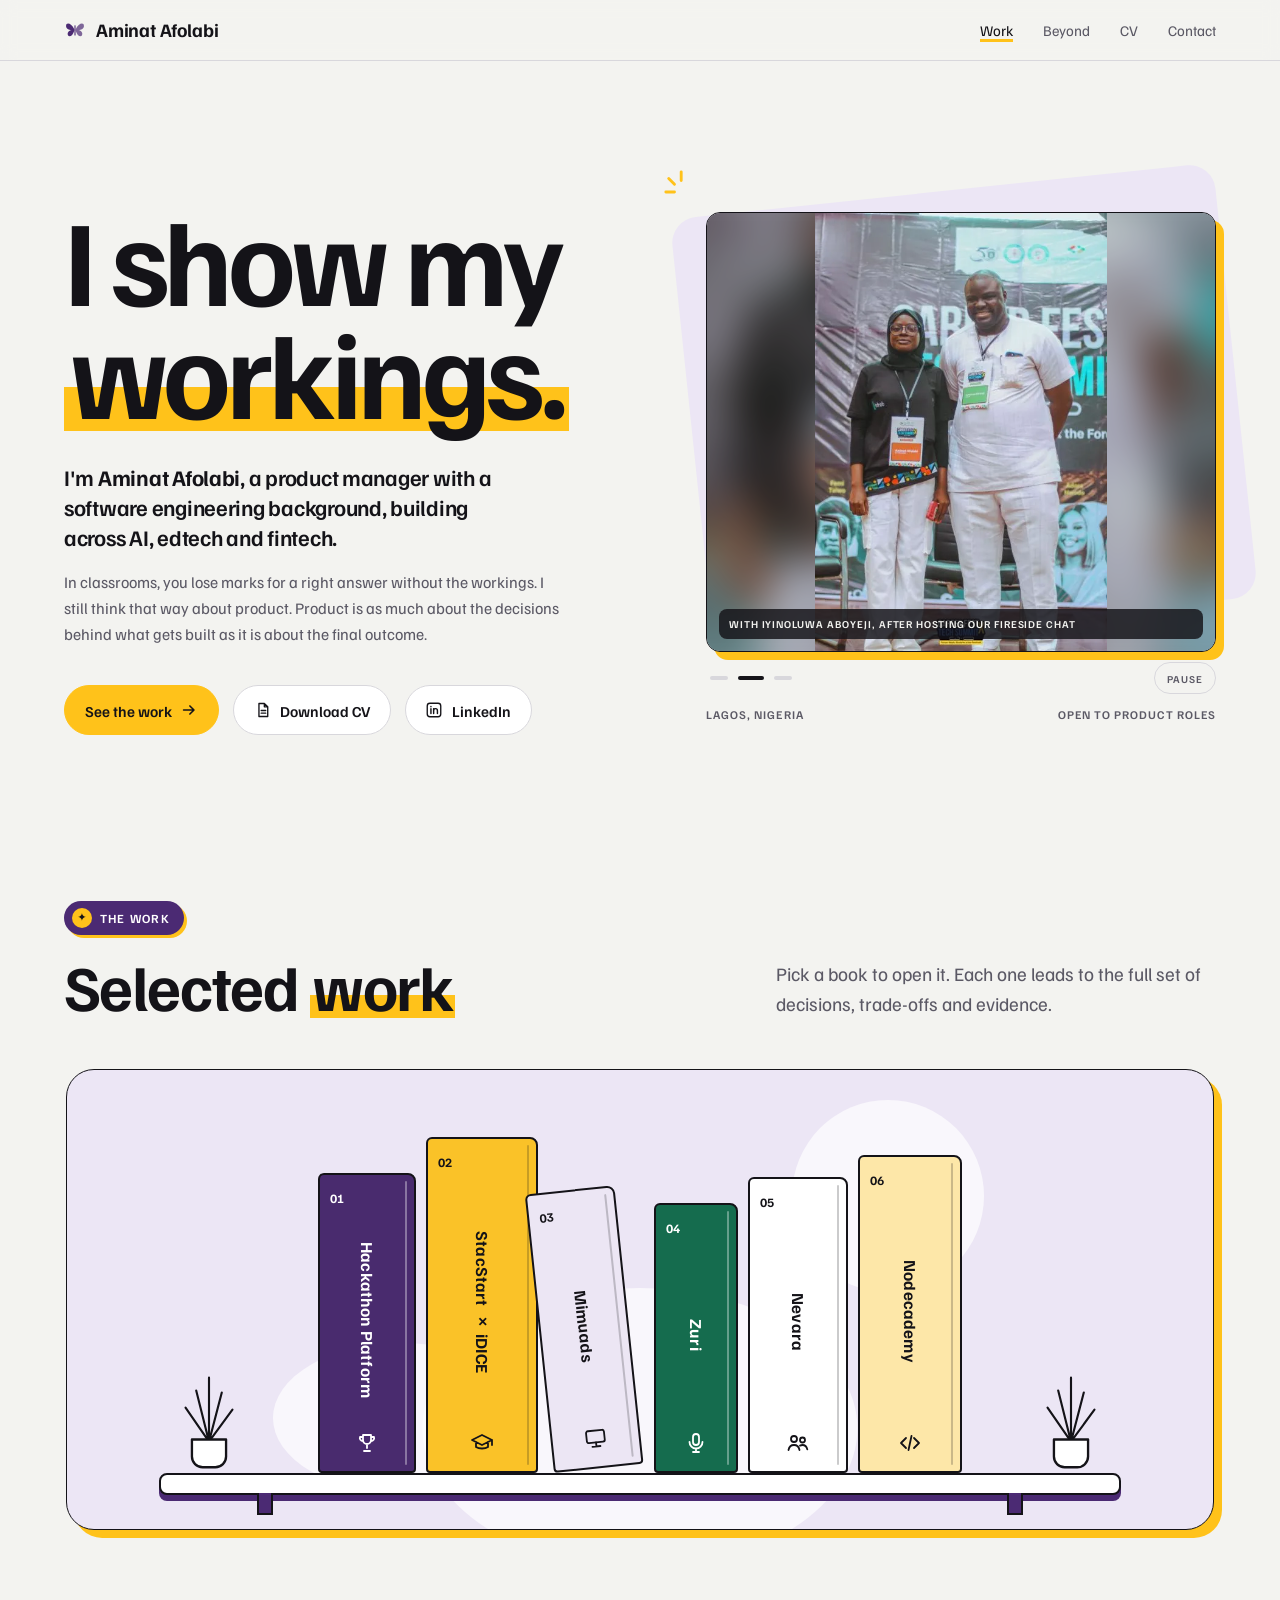
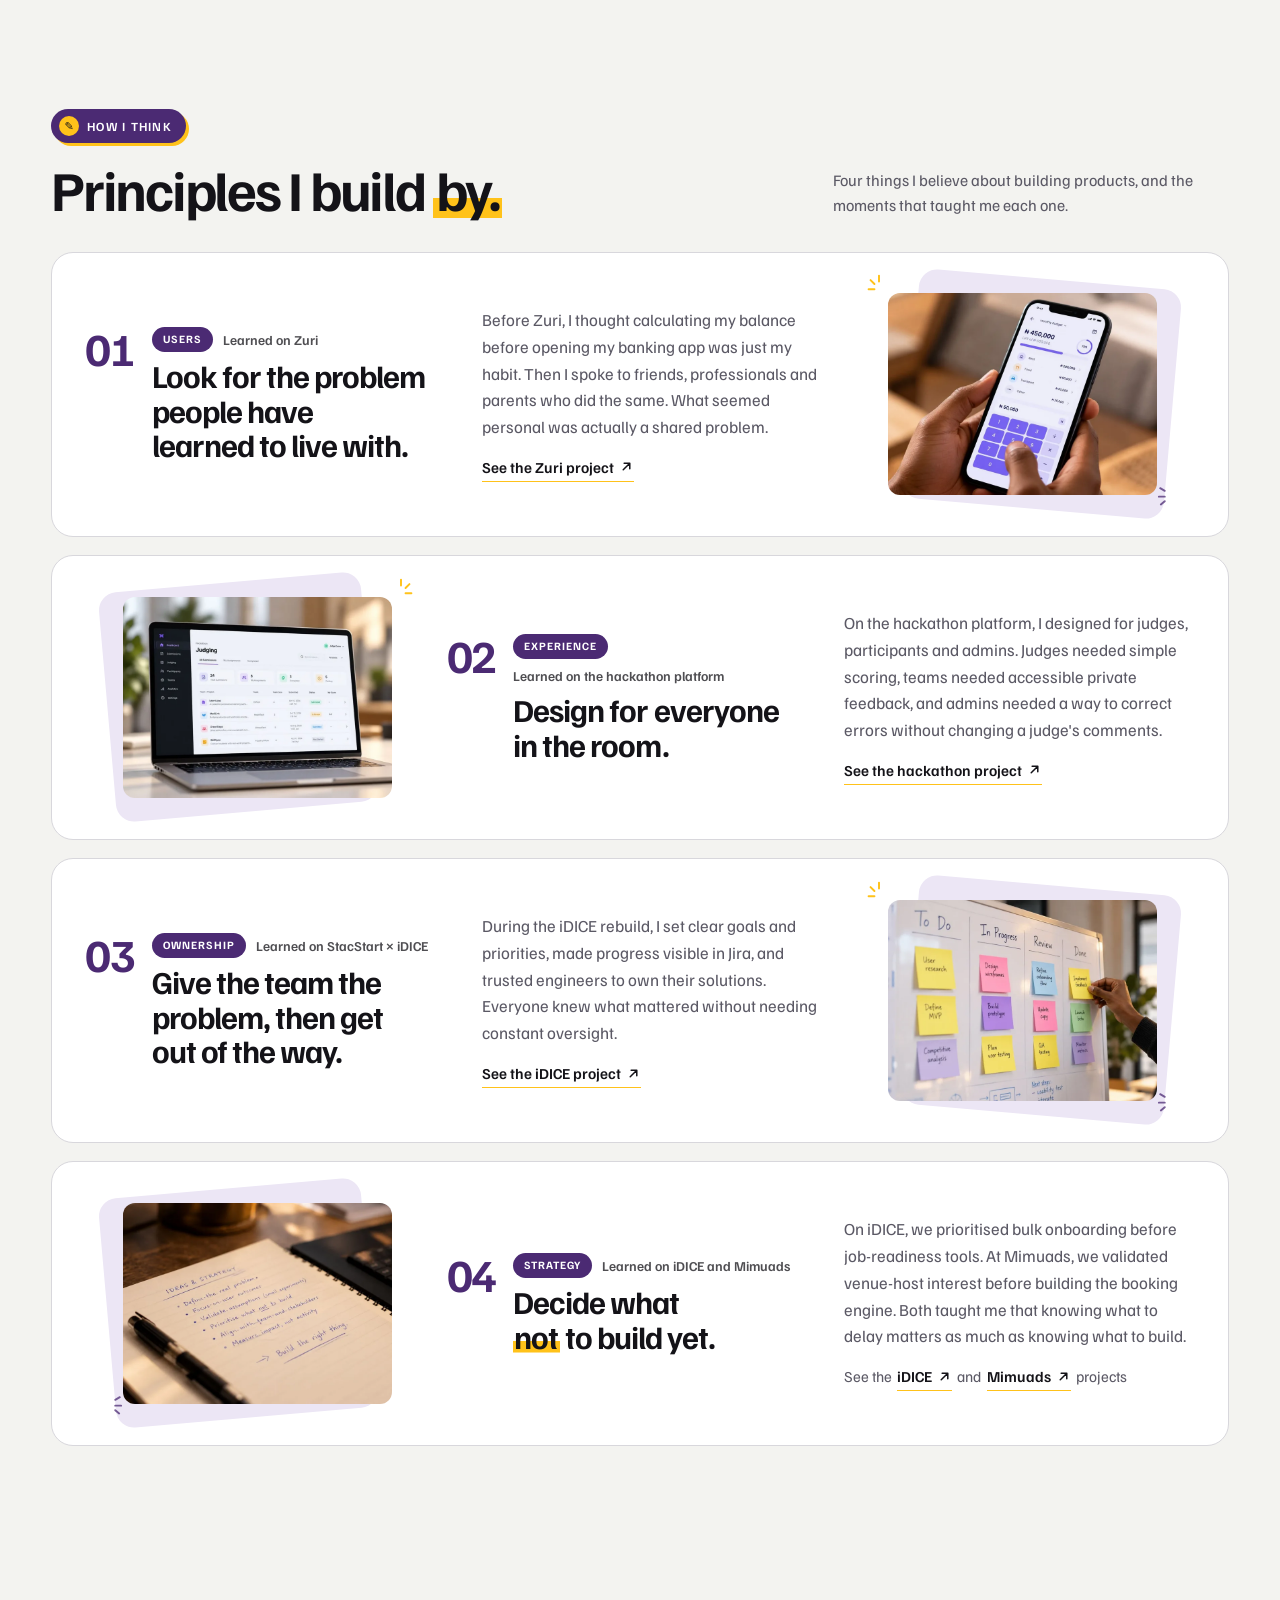
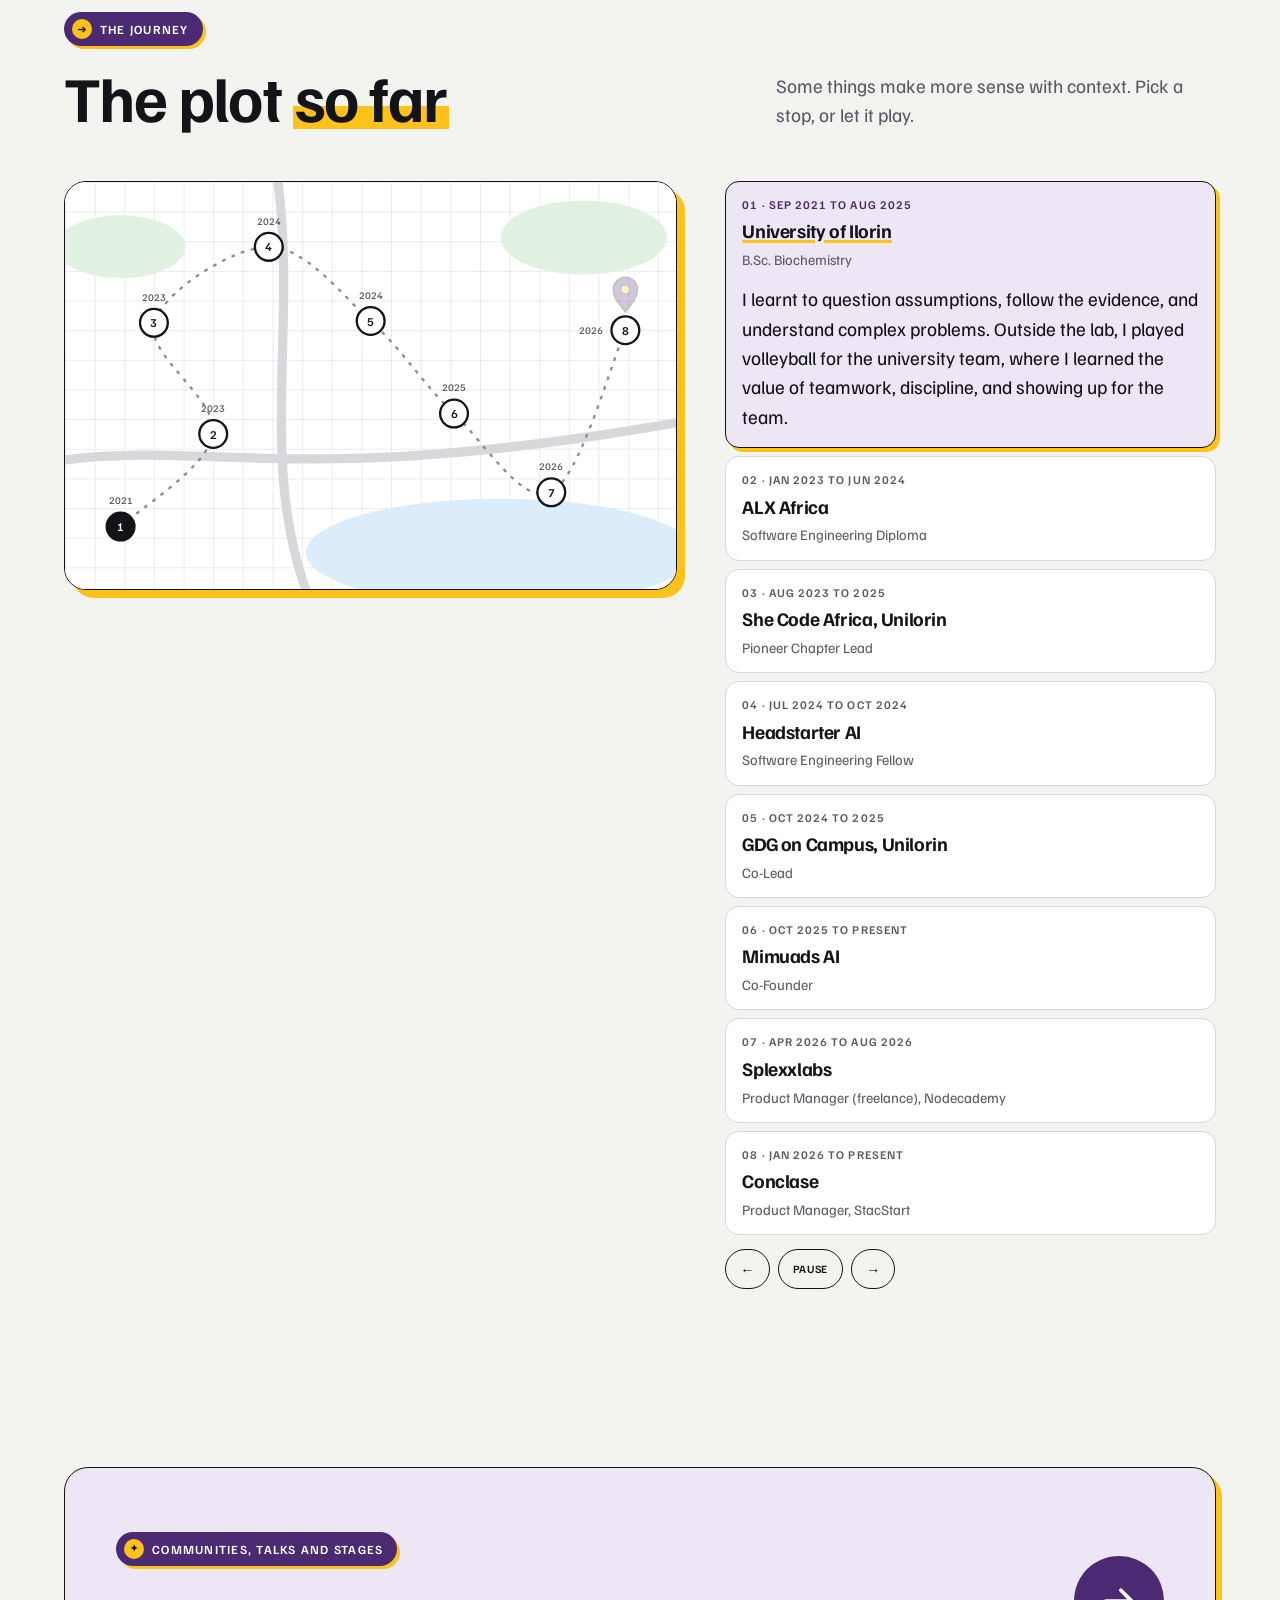
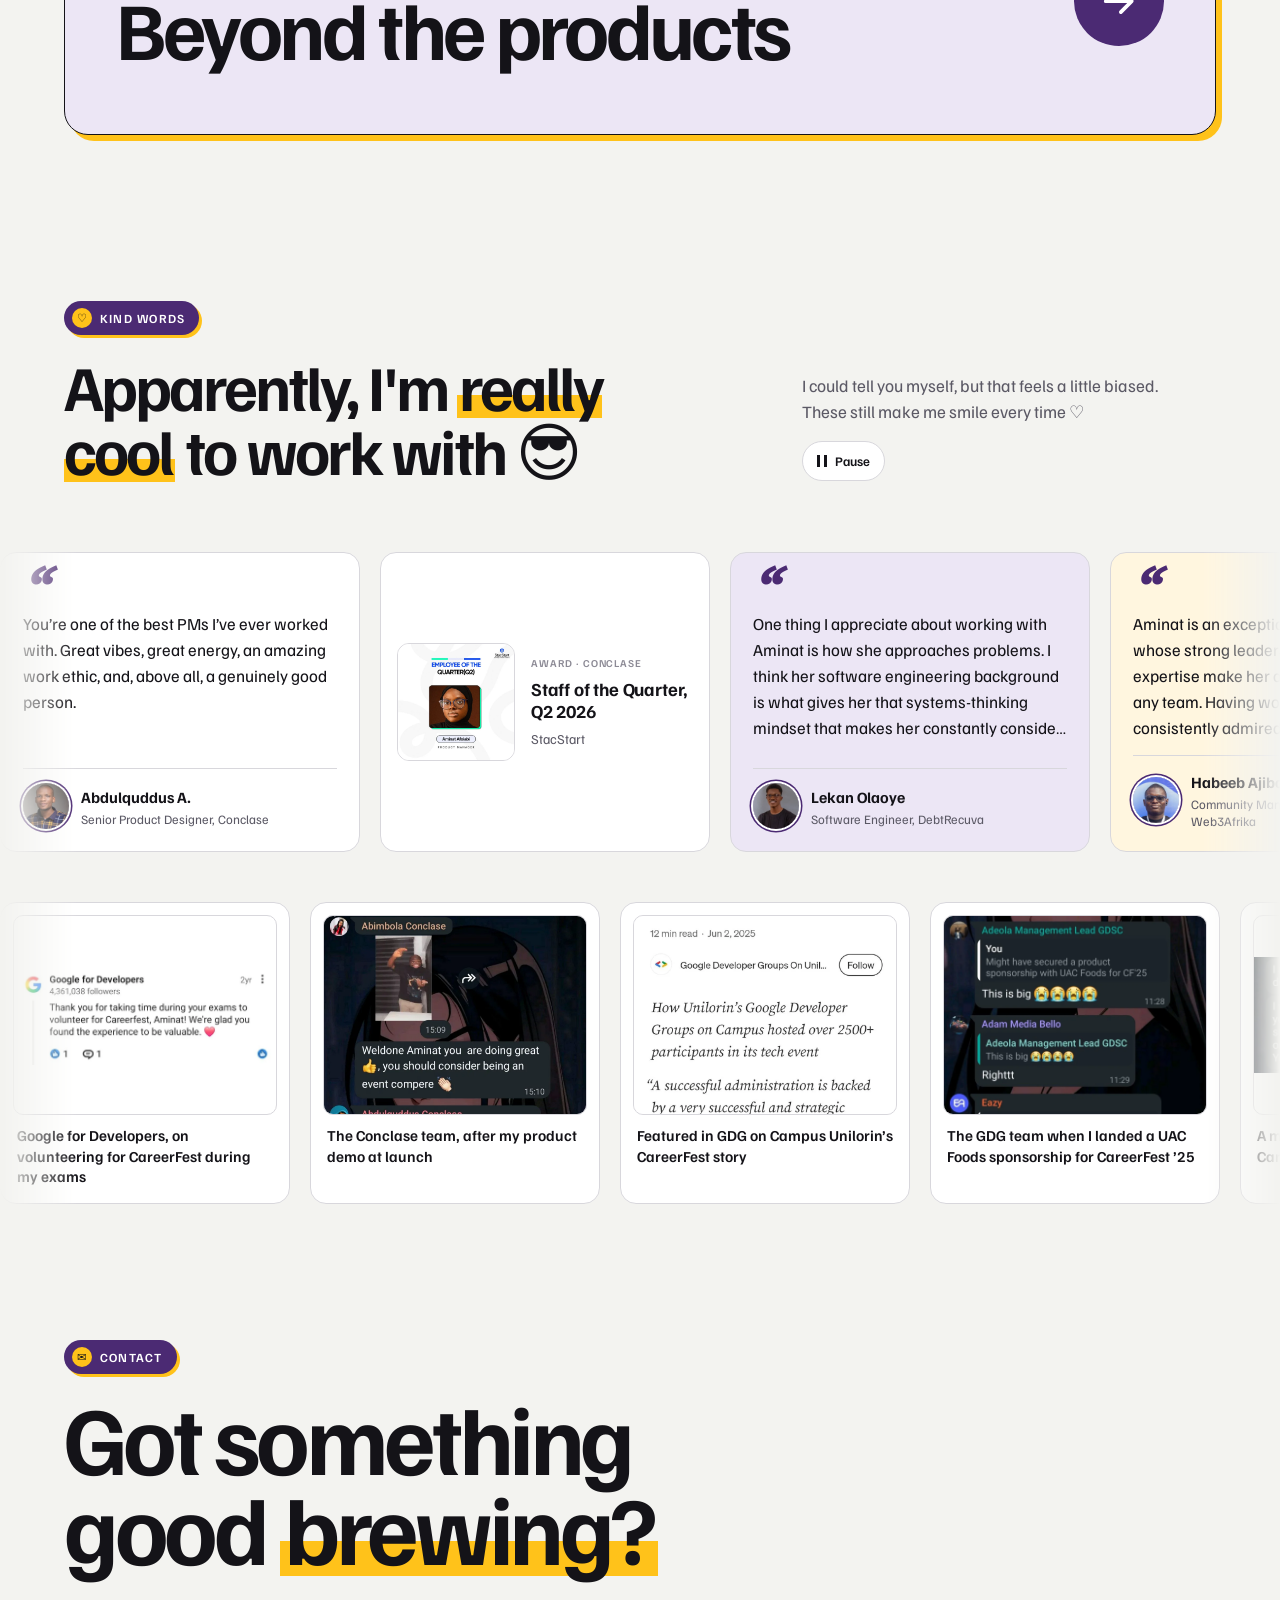
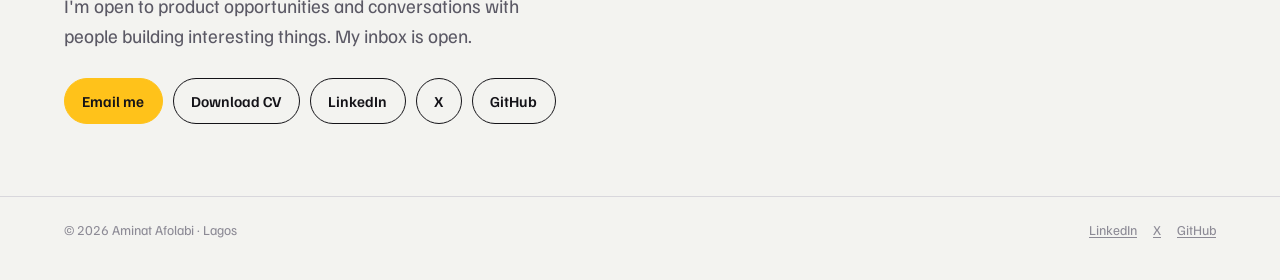
==== commit 8c7f65b6: "preview-fix" ====
--- a/index.html
+++ b/index.html
@@ -3,19 +3,25 @@
 <head>
 <meta charset="utf-8">
 <meta name="viewport" content="width=device-width, initial-scale=1, viewport-fit=cover">
-<title>Aminat Afolabi, Product Manager</title>
-<meta name="description" content="Aminat Afolabi is a product manager in Lagos with a software engineering background, building across AI, edtech and fintech. Case studies with the decisions and trade-offs behind the work.">
+<title>Aminat Afolabi | Product Manager</title>
+<meta name="description" content="Product manager with a software engineering background. Explore my work, product decisions, and the outcomes behind products I've helped build.">
+<link rel="canonical" href="https://theafolabiamina.com/">
 <meta name="theme-color" content="#141318">
 <meta name="author" content="Aminat Afolabi">
 <meta property="og:type" content="website">
 <meta property="og:site_name" content="Aminat Afolabi">
-<meta property="og:title" content="Aminat Afolabi, Product Manager">
-<meta property="og:description" content="Aminat Afolabi is a product manager in Lagos with a software engineering background, building across AI, edtech and fintech. Case studies with the decisions and trade-offs behind the work.">
-<meta property="og:image" content="og-image.png">
+<meta property="og:url" content="https://theafolabiamina.com/">
+<meta property="og:title" content="Aminat Afolabi | Product Manager">
+<meta property="og:description" content="Product manager with a software engineering background. Explore my work, product decisions, and the outcomes behind products I've helped build.">
+<meta property="og:image" content="https://theafolabiamina.com/og-image.png">
+<meta property="og:image:width" content="1200">
+<meta property="og:image:height" content="630">
+<meta property="og:image:alt" content="Aminat Afolabi, Product Manager. I show my workings.">
 <meta name="twitter:card" content="summary_large_image">
-<meta name="twitter:title" content="Aminat Afolabi, Product Manager">
-<meta name="twitter:description" content="Aminat Afolabi is a product manager in Lagos with a software engineering background, building across AI, edtech and fintech. Case studies with the decisions and trade-offs behind the work.">
-<meta name="twitter:image" content="og-image.png">
+<meta name="twitter:title" content="Aminat Afolabi | Product Manager">
+<meta name="twitter:description" content="Product manager with a software engineering background. Explore my work, product decisions, and the outcomes behind products I've helped build.">
+<meta name="twitter:image" content="https://theafolabiamina.com/og-image.png">
+<meta name="twitter:image:alt" content="Aminat Afolabi, Product Manager. I show my workings.">
 <link rel="icon" href="favicon.png" type="image/png" sizes="64x64">
 <link rel="icon" href="favicon-32.png" type="image/png" sizes="32x32">
 <link rel="apple-touch-icon" href="apple-touch-icon.png">
@@ -27,12 +33,12 @@
 <a class="skip" href="#main">Skip to content</a>
 <header class="site-head">
   <div class="wrap">
-    <a class="brand" href="index.html"><svg viewBox="0 0 32 32" fill="currentColor" aria-hidden="true"><path d="M15 15C11 6 3 4 3 10c0 4 4 6 8 6-4 1-7 4-5 8 2 3 7 0 9-7z"/><path d="M17 15c4-9 12-11 12-5 0 4-4 6-8 6 4 1 7 4 5 8-2 3-7 0-9-7z" opacity=".7"/><rect x="15.2" y="9" width="1.6" height="15" rx=".8"/></svg><span>Aminat Afolabi</span></a>
+    <a class="brand" href="./" data-dev="index.html"><svg viewBox="0 0 32 32" fill="currentColor" aria-hidden="true"><path d="M15 15C11 6 3 4 3 10c0 4 4 6 8 6-4 1-7 4-5 8 2 3 7 0 9-7z"/><path d="M17 15c4-9 12-11 12-5 0 4-4 6-8 6 4 1 7 4 5 8-2 3-7 0-9-7z" opacity=".7"/><rect x="15.2" y="9" width="1.6" height="15" rx=".8"/></svg><span>Aminat Afolabi</span></a>
     <nav class="site-nav" aria-label="Main">
-      <a href="index.html#work" aria-current="page">Work</a>
-      <a href="beyond.html">Beyond</a>
+      <a href="work" data-dev="index.html#work" aria-current="page">Work</a>
+      <a href="beyond" data-dev="beyond.html">Beyond</a>
       <a class="opt" href="#" data-profile="cv" target="_blank" rel="noopener" hidden>CV</a>
-      <a href="index.html#contact">Contact</a>
+      <a href="contact" data-dev="index.html#contact">Contact</a>
     </nav>
   </div>
 </header>
@@ -44,7 +50,7 @@
       <p class="who rise d2">I'm <b class="who-name">Aminat Afolabi</b>, a product manager with a software engineering background, building across AI, edtech and fintech.</p>
       <p class="why rise d2">In classrooms, you lose marks for a right answer without the workings. I still think that way about product. Product is as much about the decisions behind what gets built as it is about the final outcome.</p>
       <div class="actions hero-actions rise d3">
-        <a class="btn hb hb-primary" href="#work">See the work <svg class="ico" viewBox="0 0 20 20" aria-hidden="true"><path d="M4 10h11M11 5.5 15.5 10 11 14.5" fill="none" stroke="currentColor" stroke-width="1.8" stroke-linecap="round" stroke-linejoin="round"/></svg></a>
+        <a class="btn hb hb-primary" href="work" data-dev="index.html#work">See the work <svg class="ico" viewBox="0 0 20 20" aria-hidden="true"><path d="M4 10h11M11 5.5 15.5 10 11 14.5" fill="none" stroke="currentColor" stroke-width="1.8" stroke-linecap="round" stroke-linejoin="round"/></svg></a>
         <a class="btn hb" href="#" data-profile="cv" target="_blank" rel="noopener" hidden><svg class="ico" viewBox="0 0 20 20" aria-hidden="true"><path d="M5.5 2.75h6l3.75 3.75v10.75h-9.75z M11.5 2.75V6.5h3.75 M8 10.5h5 M8 13.5h5" fill="none" stroke="currentColor" stroke-width="1.5" stroke-linejoin="round" stroke-linecap="round"/></svg>Download CV</a>
         <a class="btn hb" href="https://www.linkedin.com/in/aminat-afolabi" target="_blank" rel="noopener"><svg class="ico" viewBox="0 0 20 20" aria-hidden="true"><rect x="2.5" y="2.5" width="15" height="15" rx="3" fill="none" stroke="currentColor" stroke-width="1.5"/><path d="M6.6 8.6v5.2 M6.6 6.2v.1 M9.6 13.8v-5.2 M9.6 10.9c0-1.4.9-2.4 2.2-2.4s2 .9 2 2.4v2.9" fill="none" stroke="currentColor" stroke-width="1.6" stroke-linecap="round"/></svg>LinkedIn</a>
       </div>
@@ -70,7 +76,8 @@
 
 <section class="band wrap" id="work" aria-labelledby="work-title" style="padding-top:0">
   <div class="band-head">
-    <h2 id="work-title">Selected work</h2>
+    <div><p class="eyebrow-pill"><span class="eyebrow-pill-dot" aria-hidden="true">✦</span>The work</p>
+    <h2 id="work-title" class="sec-title">Selected <span class="hl">work</span></h2></div>
     <p>Pick a book to open it. Each one leads to the full set of decisions, trade-offs and evidence.</p>
   </div>
 
@@ -81,7 +88,7 @@
     <svg class="shelf-plant shelf-plant-r" viewBox="0 0 60 100" aria-hidden="true"><path d="M30 70 18 22M30 70 30 10M30 70 42 24M30 70 8 38M30 70 52 40" fill="none" stroke="currentColor" stroke-width="2" stroke-linecap="round"/><path d="M14 68h32v16a10 10 0 0 1-10 10H24a10 10 0 0 1-10-10z" fill="var(--raised)" stroke="currentColor" stroke-width="2.2" stroke-linejoin="round"/></svg>
     <div class="shelf-plank" aria-hidden="true"><span></span><span></span></div>
   </div>
-  <noscript><ul class="shelf-fallback"><li><a href="work/hackathon.html">01 · Hackathon Platform</a></li><li><a href="work/stacstart-idice.html">02 · StacStart × iDICE</a></li><li><a href="work/mimuads.html">03 · Mimuads</a></li><li><a href="work/zuri.html">04 · Zuri</a></li><li><a href="work/nevara.html">05 · Nevara</a></li><li><a href="https://www.nodecademy.com/">06 · Nodecademy</a></li></ul></noscript>
+  <noscript><ul class="shelf-fallback"><li><a href="work/hackathon" data-dev="work/hackathon.html">01 · Hackathon Platform</a></li><li><a href="work/stacstart-idice" data-dev="work/stacstart-idice.html">02 · StacStart × iDICE</a></li><li><a href="work/mimuads" data-dev="work/mimuads.html">03 · Mimuads</a></li><li><a href="work/zuri" data-dev="work/zuri.html">04 · Zuri</a></li><li><a href="work/nevara" data-dev="work/nevara.html">05 · Nevara</a></li><li><a href="https://www.nodecademy.com/">06 · Nodecademy</a></li></ul></noscript>
   <template id="bk-tpl-hack">
   <div class="bk-page bk-p1" data-page="1"><div class="bk-content">
     <p class="bk-big-num">01</p>
@@ -94,7 +101,7 @@
     <h2 class="bk-heading" id="bk-title">A hackathon where nobody leaves with just a number.</h2>
     <div class="bk-desc"><p>Most hackathons end with a ranking and silence. 96 teams deserved to know why they placed where they did.</p><p>I product-managed the judging and results experience for Borderless Bytes, spanning 323 developers across four countries.</p><p><b>The product decision:</b> Public rankings. Private feedback. Every score came with a written reason, and each team could access feedback on its own submission.</p></div>
     <ul class="bk-hl bk-hl-stats"><li class="bk-stat"><b>96</b><span>Project submissions</span></li><li class="bk-stat"><b>323</b><span>Developers across 4 countries</span></li><li class="bk-stat"><b>288</b><span>Judge scores, each with a written reason</span></li><li class="bk-stat"><b>Every team</b><span>Private feedback on its submission</span></li></ul>
-    <div class="bk-links"><a class="bk-link" href="https://stacstart.com/hackathon/results" target="_blank" rel="noopener">See the live results <span aria-hidden="true">↗</span></a><a class="bk-link" href="work/hackathon.html">Read the full case study <span aria-hidden="true">→</span></a></div>
+    <div class="bk-links"><a class="bk-link" href="https://stacstart.com/hackathon/results" target="_blank" rel="noopener">See the live results <span aria-hidden="true">↗</span></a><a class="bk-link" href="work/hackathon" data-dev="work/hackathon.html">Read the full case study <span aria-hidden="true">→</span></a></div>
     <button type="button" class="bk-back-btn mono" data-prev><span aria-hidden="true">←</span> Back to the image</button>
     <span class="bk-folio mono">2</span>
   </div></div>
@@ -110,7 +117,7 @@
     <h2 class="bk-heading" id="bk-title">One platform, two very different learners.</h2>
     <div class="bk-desc"><p>StacStart was built for academy students who sign up and pay for their learning. Then came iDICE, a federal government Skills to Jobs programme that needed the platform to support 50,000+ sponsored learners across Northwest Nigeria.</p><p>I led product and worked closely with engineering on the platform rebuild to support both programmes. The priority was clear: make large-scale learner onboarding work first, then sequence job-readiness tools around the needs of the programme. Because before learners can build skills or find opportunities, they need to get through the door.</p></div>
     <ul class="bk-hl"><li>50,000+ iDICE learners onboarded</li><li>Live for both programmes on one platform</li><li>Bulk onboarding shipped first</li><li>Job-readiness tools sequenced for later</li><li>Work made visible to the whole team in Jira</li><li>Serving learners in Northwest Nigeria</li></ul>
-    <div class="bk-links"><a class="bk-link" href="https://stacstart.com" target="_blank" rel="noopener">Visit StacStart <span aria-hidden="true">↗</span></a><a class="bk-link" href="work/stacstart-idice.html">Read the full case study <span aria-hidden="true">→</span></a></div>
+    <div class="bk-links"><a class="bk-link" href="https://stacstart.com" target="_blank" rel="noopener">Visit StacStart <span aria-hidden="true">↗</span></a><a class="bk-link" href="work/stacstart-idice" data-dev="work/stacstart-idice.html">Read the full case study <span aria-hidden="true">→</span></a></div>
     <button type="button" class="bk-back-btn mono" data-prev><span aria-hidden="true">←</span> Back to the image</button>
     <span class="bk-folio mono">2</span>
   </div></div>
@@ -126,7 +133,7 @@
     <h2 class="bk-heading" id="bk-title">Screen ads a small business can actually buy.</h2>
     <div class="bk-desc"><p>Out-of-home advertising charges for estimates and runs through agencies. Meanwhile, venue screens sit idle, burning electricity for zero return.</p><p>As co-founder on product, my call was to prove the hosts would show up before building the booking engine.</p></div>
     <ul class="bk-hl"><li>iOS and Android app live</li><li>Self-serve campaign dashboard</li><li>On-device, anonymous view counting</li><li>Ads live within 24 hours</li><li>Host-first economics with weekly payouts</li><li>Supply-side API in early access</li></ul>
-    <div class="bk-links"><a class="bk-link" href="https://usemimu.com" target="_blank" rel="noopener">Visit usemimu.com <span aria-hidden="true">↗</span></a><a class="bk-link" href="work/mimuads.html">Read the full case study <span aria-hidden="true">→</span></a></div>
+    <div class="bk-links"><a class="bk-link" href="https://usemimu.com" target="_blank" rel="noopener">Visit usemimu.com <span aria-hidden="true">↗</span></a><a class="bk-link" href="work/mimuads" data-dev="work/mimuads.html">Read the full case study <span aria-hidden="true">→</span></a></div>
     <button type="button" class="bk-back-btn mono" data-prev><span aria-hidden="true">←</span> Back to the image</button>
     <span class="bk-folio mono">2</span>
   </div></div>
@@ -142,7 +149,7 @@
     <h2 class="bk-heading" id="bk-title">A money assistant you talk to, in four languages.</h2>
     <div class="bk-desc"><p>Built for the Monnify × API Conference Lagos Developer Challenge, Zuri is a multilingual money assistant that helps users plan and make payments using their real spending data.</p><p>I shaped the product vision and drove product decisions, balancing a conversational experience with the trust and safeguards needed for financial transactions.</p></div>
     <ul class="bk-hl"><li>English, Pidgin, Yoruba and Hausa</li><li>Plans with your real spending</li><li>Nothing moves without confirmation and PIN</li><li>Voice-to-payment flow with real account integration</li><li>Independent transaction verification layer</li><li>Shipped in under a week</li></ul>
-    <div class="bk-links"><a class="bk-link" href="https://zuri-orpin-seven.vercel.app/" target="_blank" rel="noopener">Try the demo <span aria-hidden="true">↗</span></a><a class="bk-link" href="https://drive.google.com/file/d/1WI0hQv4RBMmU1ZyccKUi3Dp_naW5KA8z/view?usp=sharing" target="_blank" rel="noopener">Pitch deck <span aria-hidden="true">↗</span></a><a class="bk-link" href="work/zuri.html">Read the case study <span aria-hidden="true">→</span></a></div>
+    <div class="bk-links"><a class="bk-link" href="https://zuri-orpin-seven.vercel.app/" target="_blank" rel="noopener">Try the demo <span aria-hidden="true">↗</span></a><a class="bk-link" href="https://drive.google.com/file/d/1WI0hQv4RBMmU1ZyccKUi3Dp_naW5KA8z/view?usp=sharing" target="_blank" rel="noopener">Pitch deck <span aria-hidden="true">↗</span></a><a class="bk-link" href="work/zuri" data-dev="work/zuri.html">Read the case study <span aria-hidden="true">→</span></a></div>
     <button type="button" class="bk-back-btn mono" data-prev><span aria-hidden="true">←</span> Back to the image</button>
     <span class="bk-folio mono">2</span>
   </div></div>
@@ -158,7 +165,7 @@
     <h2 class="bk-heading" id="bk-title">Group payment collection that knows who paid.</h2>
     <div class="bk-desc"><p>Group payments get messy when someone has to match bank alerts to people just to figure out who has paid.</p><p>Nevara is a group payment collection platform that gives every payer a unique virtual account and updates payment status automatically as transfers arrive. The idea came from a weekend I spent matching bank alerts to people for a friend’s asoebi.</p><p>I led product strategy and designed the collection workflow, then led the pitch.</p></div>
     <ul class="bk-hl"><li>2nd place, ALAT by Wema Buildathon 2026</li><li>A unique virtual account for every payer</li><li>Webhooks update both dashboards instantly</li><li>Live payment history for collectors</li><li>Led product strategy and the collection workflow</li><li>Led the pitch</li></ul>
-    <div class="bk-links"><a class="bk-link" href="https://drive.google.com/file/d/1_WzfguJXYPybaouAVrhMz_KWhtLVdKk3/view?usp=sharing" target="_blank" rel="noopener">Pitch deck <span aria-hidden="true">↗</span></a><a class="bk-link" href="work/nevara.html">Read the case study <span aria-hidden="true">→</span></a></div>
+    <div class="bk-links"><a class="bk-link" href="https://drive.google.com/file/d/1_WzfguJXYPybaouAVrhMz_KWhtLVdKk3/view?usp=sharing" target="_blank" rel="noopener">Pitch deck <span aria-hidden="true">↗</span></a><a class="bk-link" href="work/nevara" data-dev="work/nevara.html">Read the case study <span aria-hidden="true">→</span></a></div>
     <button type="button" class="bk-back-btn mono" data-prev><span aria-hidden="true">←</span> Back to the image</button>
     <span class="bk-folio mono">2</span>
   </div></div>
@@ -196,14 +203,15 @@
 <section class="think" id="thinking" aria-labelledby="think-title">
   <div class="think-wrap">
     <div class="think-head">
-      <h2 id="think-title">Principles I build <span class="hl">by.</span></h2>
+      <div><p class="eyebrow-pill"><span class="eyebrow-pill-dot" aria-hidden="true">✎</span>How I think</p>
+      <h2 id="think-title" class="sec-title">Principles I build <span class="hl">by.</span></h2></div>
       <p>Four things I believe about building products, and the moments that taught me each one.</p>
     </div>
     <article class="tk-row tk-odd" aria-labelledby="tk-h1">
       <div class="tk-text">
       <div class="tk-head">
         <p class="tk-num">01</p>
-        <p class="mono tk-cat">Users · learned on Zuri</p>
+        <p class="tk-cat"><span class="tk-chip">Users</span><span class="tk-ref">Learned on Zuri</span></p>
         <h3 id="tk-h1">Look for the problem people have learned to live with.</h3>
       </div>
       <div class="tk-body">
@@ -219,12 +227,12 @@
       <div class="tk-text">
       <div class="tk-head">
         <p class="tk-num">02</p>
-        <p class="mono tk-cat">Experience · learned on the hackathon platform</p>
+        <p class="tk-cat"><span class="tk-chip">Experience</span><span class="tk-ref">Learned on the hackathon platform</span></p>
         <h3 id="tk-h2">Design for everyone in the room.</h3>
       </div>
       <div class="tk-body">
         <p>On the hackathon platform, I designed for judges, participants and admins. Judges needed simple scoring, teams needed accessible private feedback, and admins needed a way to correct errors without changing a judge's comments.</p>
-        <a class="tk-link" href="work/hackathon.html">See the hackathon project <svg class="ico" viewBox="0 0 16 16" aria-hidden="true"><path d="M4.5 11.5l7-7M5.5 4.5h6v6" fill="none" stroke="currentColor" stroke-width="1.6" stroke-linecap="round" stroke-linejoin="round"/></svg></a>
+        <a class="tk-link" href="work/hackathon" data-dev="work/hackathon.html">See the hackathon project <svg class="ico" viewBox="0 0 16 16" aria-hidden="true"><path d="M4.5 11.5l7-7M5.5 4.5h6v6" fill="none" stroke="currentColor" stroke-width="1.6" stroke-linecap="round" stroke-linejoin="round"/></svg></a>
       </div>
       </div>
       <figure class="tk-media">
@@ -235,12 +243,12 @@
       <div class="tk-text">
       <div class="tk-head">
         <p class="tk-num">03</p>
-        <p class="mono tk-cat">Ownership · learned on StacStart × iDICE</p>
+        <p class="tk-cat"><span class="tk-chip">Ownership</span><span class="tk-ref">Learned on StacStart × iDICE</span></p>
         <h3 id="tk-h3">Give the team the problem, then get out of the way.</h3>
       </div>
       <div class="tk-body">
         <p>During the iDICE rebuild, I set clear goals and priorities, made progress visible in Jira, and trusted engineers to own their solutions. Everyone knew what mattered without needing constant oversight.</p>
-        <a class="tk-link" href="work/stacstart-idice.html">See the iDICE project <svg class="ico" viewBox="0 0 16 16" aria-hidden="true"><path d="M4.5 11.5l7-7M5.5 4.5h6v6" fill="none" stroke="currentColor" stroke-width="1.6" stroke-linecap="round" stroke-linejoin="round"/></svg></a>
+        <a class="tk-link" href="work/stacstart-idice" data-dev="work/stacstart-idice.html">See the iDICE project <svg class="ico" viewBox="0 0 16 16" aria-hidden="true"><path d="M4.5 11.5l7-7M5.5 4.5h6v6" fill="none" stroke="currentColor" stroke-width="1.6" stroke-linecap="round" stroke-linejoin="round"/></svg></a>
       </div>
       </div>
       <figure class="tk-media">
@@ -251,12 +259,12 @@
       <div class="tk-text">
       <div class="tk-head">
         <p class="tk-num">04</p>
-        <p class="mono tk-cat">Strategy · learned on iDICE and Mimuads</p>
+        <p class="tk-cat"><span class="tk-chip">Strategy</span><span class="tk-ref">Learned on iDICE and Mimuads</span></p>
         <h3 id="tk-h4">Decide what <span class="hl">not</span> to build yet.</h3>
       </div>
       <div class="tk-body">
         <p>On iDICE, we prioritised bulk onboarding before job-readiness tools. At Mimuads, we validated venue-host interest before building the booking engine. Both taught me that knowing what to delay matters as much as knowing what to build.</p>
-        <span class="tk-links">See the <a class="tk-link" href="work/stacstart-idice.html">iDICE <svg class="ico" viewBox="0 0 16 16" aria-hidden="true"><path d="M4.5 11.5l7-7M5.5 4.5h6v6" fill="none" stroke="currentColor" stroke-width="1.6" stroke-linecap="round" stroke-linejoin="round"/></svg></a> and <a class="tk-link" href="work/mimuads.html">Mimuads <svg class="ico" viewBox="0 0 16 16" aria-hidden="true"><path d="M4.5 11.5l7-7M5.5 4.5h6v6" fill="none" stroke="currentColor" stroke-width="1.6" stroke-linecap="round" stroke-linejoin="round"/></svg></a> projects</span>
+        <span class="tk-links">See the <a class="tk-link" href="work/stacstart-idice" data-dev="work/stacstart-idice.html">iDICE <svg class="ico" viewBox="0 0 16 16" aria-hidden="true"><path d="M4.5 11.5l7-7M5.5 4.5h6v6" fill="none" stroke="currentColor" stroke-width="1.6" stroke-linecap="round" stroke-linejoin="round"/></svg></a> and <a class="tk-link" href="work/mimuads" data-dev="work/mimuads.html">Mimuads <svg class="ico" viewBox="0 0 16 16" aria-hidden="true"><path d="M4.5 11.5l7-7M5.5 4.5h6v6" fill="none" stroke="currentColor" stroke-width="1.6" stroke-linecap="round" stroke-linejoin="round"/></svg></a> projects</span>
       </div>
       </div>
       <figure class="tk-media">
@@ -267,7 +275,7 @@
 </section>
 
 <section class="band wrap" id="journey" aria-labelledby="j-title">
-  <div class="band-head"><h2 id="j-title">The plot so far</h2><p>Some things make more sense with context. Pick a stop, or let it play.</p></div>
+  <div class="band-head"><div><p class="eyebrow-pill"><span class="eyebrow-pill-dot" aria-hidden="true">➜</span>The journey</p><h2 id="j-title" class="sec-title">The plot <span class="hl">so far</span></h2></div><p>Some things make more sense with context. Pick a stop, or let it play.</p></div>
   <div class="jtrip" data-journey>
     <figure class="jmap" aria-hidden="true">
       <svg viewBox="0 0 660 440" role="presentation">
@@ -281,7 +289,7 @@
       </svg>
     </figure>
     <div class="stops-col">
-      <ol class="stops"><li class="stop" data-i="0"><button type="button" class="stop-head" aria-expanded="true"><span class="stop-n mono">01 · Sep 2021 to Aug 2025</span><b>University of Ilorin</b><small>B.Sc. Biochemistry</small></button><div class="stop-body"><p>I learnt to question assumptions, follow the evidence, and understand complex problems. Outside the lab, I played volleyball for the university team, where I learned the value of teamwork, discipline, and showing up for the team.</p></div></li><li class="stop" data-i="1"><button type="button" class="stop-head" aria-expanded="true"><span class="stop-n mono">02 · Jan 2023 to Jun 2024</span><b>ALX Africa</b><small>Software Engineering Diploma</small></button><div class="stop-body"><p>Built a foundation in software engineering, front-end development, and practical problem-solving. My projects, including my capstone, are available on <a href="https://github.com/Armina101" target="_blank" rel="noopener">GitHub ↗</a></p></div></li><li class="stop" data-i="2"><button type="button" class="stop-head" aria-expanded="true"><span class="stop-n mono">03 · Aug 2023 to 2025</span><b>She Code Africa, Unilorin</b><small>Pioneer Chapter Lead</small></button><div class="stop-body"><p>Started the university's first female-focused tech community and grew it to 350+ members.</p></div></li><li class="stop" data-i="3"><button type="button" class="stop-head" aria-expanded="true"><span class="stop-n mono">04 · Jul 2024 to Oct 2024</span><b>Headstarter AI</b><small>Software Engineering Fellow</small></button><div class="stop-body"><p>US-based software engineering fellowship where I strengthened my development skills through hands-on projects, building applications and practising technical problem-solving. The experience deepened my understanding of how software is built, tested, and improved.</p></div></li><li class="stop" data-i="4"><button type="button" class="stop-head" aria-expanded="true"><span class="stop-n mono">05 · Oct 2024 to 2025</span><b>GDG on Campus, Unilorin</b><small>Co-Lead</small></button><div class="stop-body"><p>Grew membership 40% in a year to the largest GDG on Campus chapter in Sub-Saharan Africa, and co-led CareerFest X TechSummit for 2,600+ people.</p></div></li><li class="stop" data-i="5" data-dwell="6000"><button type="button" class="stop-head" aria-expanded="true"><span class="stop-n mono">06 · Oct 2025 to Present</span><b>Mimuads AI</b><small>Co-Founder</small></button><div class="stop-body"><p>Co-founded with Femi Obadimu, we are building a self-serve marketplace for verified digital screen advertising. Now live in Lagos, the platform is growing as we work to simplify how businesses discover, book, and manage out-of-home advertising. So far, we’ve onboarded 50+ users across both sides of the marketplace, with 31 screen hosts and 20+ businesses listing their offerings on the platform. <a href="work/mimuads.html">Read the case study</a>.</p></div></li><li class="stop" data-i="6" data-dwell="6000"><button type="button" class="stop-head" aria-expanded="true"><span class="stop-n mono">07 · Apr 2026 to Aug 2026</span><b>Splexxlabs</b><small>Product Manager (freelance), Nodecademy</small></button><div class="stop-body"><p>Led product development for <a href="https://www.nodecademy.com/" target="_blank" rel="noopener">Nodecademy</a> at Splexxlabs, spanning the public-facing website, application tracking and payment workflows, and the Learning Management System (LMS). Translated business needs into Product Requirements Documents (PRDs) to guide engineering and align delivery across these connected experiences. The platform currently serves 50+ users and continues to scale.</p></div></li><li class="stop stop-now" data-i="7" data-dwell="9000"><button type="button" class="stop-head" aria-expanded="true"><span class="stop-n mono">08 · Jan 2026 to Present</span><b>Conclase</b><small>Product Manager, StacStart</small></button><div class="stop-body"><p>As a Product Manager at Conclase, I contribute to building and scaling StacStart, an AI-powered talent platform designed to bridge the gap between learning and employment. The platform brings together two complementary experiences: a Learning Management System (LMS) that supports learners in developing in-demand skills, and StacStart Jobs, which connects jobseekers with recruiters.</p><p>One of my key contributions has been leading the rebuild of the StacStart LMS to support the iDICE Skills to Jobs programme, commissioned by the Bank of Industry, which targets 50,000+ learners across Northwest Nigeria, with StacStart as the implementation partner. Since inception, StacStart (formerly Conclase Academy) has also supported 10,000+ users across its learning and job application platform.</p><p>My work spans translating business needs into product requirements, collaborating with engineering and cross-functional teams, and driving product delivery from planning through implementation. I also product-managed the platform for the <a href="work/hackathon.html">Borderless Bytes Hackathon</a> and transitioned the software development workflow from WhatsApp-based coordination to Jira, improving visibility and collaboration across the development lifecycle. In recognition of my contributions, I was named Staff of the Quarter for Q2 2026.</p></div></li></ol>
+      <ol class="stops"><li class="stop" data-i="0"><button type="button" class="stop-head" aria-expanded="true"><span class="stop-n mono">01 · Sep 2021 to Aug 2025</span><b>University of Ilorin</b><small>B.Sc. Biochemistry</small></button><div class="stop-body"><p>I learnt to question assumptions, follow the evidence, and understand complex problems. Outside the lab, I played volleyball for the university team, where I learned the value of teamwork, discipline, and showing up for the team.</p></div></li><li class="stop" data-i="1"><button type="button" class="stop-head" aria-expanded="true"><span class="stop-n mono">02 · Jan 2023 to Jun 2024</span><b>ALX Africa</b><small>Software Engineering Diploma</small></button><div class="stop-body"><p>Built a foundation in software engineering, front-end development, and practical problem-solving. My projects, including my capstone, are available on <a href="https://github.com/Armina101" target="_blank" rel="noopener">GitHub ↗</a></p></div></li><li class="stop" data-i="2"><button type="button" class="stop-head" aria-expanded="true"><span class="stop-n mono">03 · Aug 2023 to 2025</span><b>She Code Africa, Unilorin</b><small>Pioneer Chapter Lead</small></button><div class="stop-body"><p>Started the university's first female-focused tech community and grew it to 350+ members.</p></div></li><li class="stop" data-i="3"><button type="button" class="stop-head" aria-expanded="true"><span class="stop-n mono">04 · Jul 2024 to Oct 2024</span><b>Headstarter AI</b><small>Software Engineering Fellow</small></button><div class="stop-body"><p>US-based software engineering fellowship where I strengthened my development skills through hands-on projects, building applications and practising technical problem-solving. The experience deepened my understanding of how software is built, tested, and improved.</p></div></li><li class="stop" data-i="4"><button type="button" class="stop-head" aria-expanded="true"><span class="stop-n mono">05 · Oct 2024 to 2025</span><b>GDG on Campus, Unilorin</b><small>Co-Lead</small></button><div class="stop-body"><p>Grew membership 40% in a year to the largest GDG on Campus chapter in Sub-Saharan Africa, and co-led CareerFest X TechSummit for 2,600+ people.</p></div></li><li class="stop" data-i="5" data-dwell="6000"><button type="button" class="stop-head" aria-expanded="true"><span class="stop-n mono">06 · Oct 2025 to Present</span><b>Mimuads AI</b><small>Co-Founder</small></button><div class="stop-body"><p>Co-founded with Femi Obadimu, we are building a self-serve marketplace for verified digital screen advertising. Now live in Lagos, the platform is growing as we work to simplify how businesses discover, book, and manage out-of-home advertising. So far, we’ve onboarded 50+ users across both sides of the marketplace, with 31 screen hosts and 20+ businesses listing their offerings on the platform. <a href="work/mimuads" data-dev="work/mimuads.html">Read the case study</a>.</p></div></li><li class="stop" data-i="6" data-dwell="6000"><button type="button" class="stop-head" aria-expanded="true"><span class="stop-n mono">07 · Apr 2026 to Aug 2026</span><b>Splexxlabs</b><small>Product Manager (freelance), Nodecademy</small></button><div class="stop-body"><p>Led product development for <a href="https://www.nodecademy.com/" target="_blank" rel="noopener">Nodecademy</a> at Splexxlabs, spanning the public-facing website, application tracking and payment workflows, and the Learning Management System (LMS). Translated business needs into Product Requirements Documents (PRDs) to guide engineering and align delivery across these connected experiences. The platform currently serves 50+ users and continues to scale.</p></div></li><li class="stop stop-now" data-i="7" data-dwell="9000"><button type="button" class="stop-head" aria-expanded="true"><span class="stop-n mono">08 · Jan 2026 to Present</span><b>Conclase</b><small>Product Manager, StacStart</small></button><div class="stop-body"><p>As a Product Manager at Conclase, I contribute to building and scaling StacStart, an AI-powered talent platform designed to bridge the gap between learning and employment. The platform brings together two complementary experiences: a Learning Management System (LMS) that supports learners in developing in-demand skills, and StacStart Jobs, which connects jobseekers with recruiters.</p><p>One of my key contributions has been leading the rebuild of the StacStart LMS to support the iDICE Skills to Jobs programme, commissioned by the Bank of Industry, which targets 50,000+ learners across Northwest Nigeria, with StacStart as the implementation partner. Since inception, StacStart (formerly Conclase Academy) has also supported 10,000+ users across its learning and job application platform.</p><p>My work spans translating business needs into product requirements, collaborating with engineering and cross-functional teams, and driving product delivery from planning through implementation. I also product-managed the platform for the <a href="work/hackathon" data-dev="work/hackathon.html">Borderless Bytes Hackathon</a> and transitioned the software development workflow from WhatsApp-based coordination to Jira, improving visibility and collaboration across the development lifecycle. In recognition of my contributions, I was named Staff of the Quarter for Q2 2026.</p></div></li></ol>
       <div class="j-controls" hidden><button type="button" class="j-prev" aria-label="Previous stop">←</button><button type="button" class="j-play mono">Pause</button><button type="button" class="j-next" aria-label="Next stop">→</button></div>
     </div>
   </div>
@@ -289,7 +297,7 @@
 
 
 <section class="beyond-cta-band" aria-label="Beyond the products">
-  <a class="beyond-cta wrap" href="beyond.html#main">
+  <a class="beyond-cta wrap" href="beyond" data-dev="beyond.html#main">
     <span class="bc-text"><span class="eyebrow-pill"><span class="eyebrow-pill-dot" aria-hidden="true">✦</span>Communities, talks and stages</span><span class="bc-title"><span>Beyond the products</span></span></span>
     <span class="bc-arrow" aria-hidden="true"><svg viewBox="0 0 24 24"><path d="M4 12h15M13 5.5 19.5 12 13 18.5" fill="none" stroke="currentColor" stroke-width="2.2" stroke-linecap="round" stroke-linejoin="round"/></svg></span>
   </a>
--- a/styles.css
+++ b/styles.css
@@ -18,7 +18,7 @@
   --accent:#4B2A73; --accent-soft:#ECE6F5;
   --live:#167A4C; --live-soft:#DDF1E6; --plan:#8A5A00; --plan-soft:#FFF0C7;
   --sans:"Familjen Grotesk", "Helvetica Neue", Arial, system-ui, sans-serif;
-  --mono:"IBM Plex Mono", ui-monospace, "SFMono-Regular", Menlo, monospace;
+  --mono:"Familjen Grotesk", "Helvetica Neue", Arial, system-ui, sans-serif; /* small labels: now the site sans, bold and spaced */
   --serif:"Newsreader", Georgia, "Times New Roman", serif;
   --wrap:1680px; --gut:clamp(16px,5vw,96px);
 }
@@ -55,7 +55,7 @@
 p,ul,ol,dl,dd,figure,blockquote{margin:0}
 ul,ol{padding:0}
 .wrap{max-width:var(--wrap);margin:0 auto;padding-inline:var(--gut)}
-.mono{font-family:var(--mono);font-size:.72rem;letter-spacing:.06em;text-transform:uppercase;font-weight:400}
+.mono{font-family:var(--mono);font-size:.74rem;letter-spacing:.09em;text-transform:uppercase;font-weight:600}
 .muted{color:var(--muted)}
 .serif-note{font-family:var(--serif);font-style:italic;color:var(--plum);font-size:1.1em;line-height:1.35}
 :focus-visible{outline:3px solid var(--plum);outline-offset:3px;border-radius:3px}
@@ -1067,3 +1067,54 @@
 .switch button:hover{color:var(--ink)}
 .switch button[aria-pressed="true"]{background:var(--hi);color:#141318;box-shadow:inset 0 0 0 1.5px #141318}
 .switch button:focus-visible{outline:3px solid var(--plum);outline-offset:2px}
+
+/* ===== One visual language for the whole homepage (matches Beyond, Kind words and Contact) ===== */
+.sec-title{margin-top:18px}
+.band-head > div{display:grid;justify-items:start}
+.eyebrow-pill{font-family:var(--sans)}
+/* Principles: header without the rule; each principle is a card */
+.think-head{border-bottom:0;padding-bottom:clamp(8px,1.4vw,16px)}
+.think-head > div{display:grid;justify-items:start}
+.tk-row{background:var(--raised);border:1.5px solid var(--line);border-radius:22px;padding:clamp(20px,2.4vw,32px) clamp(20px,2.6vw,36px);margin-top:18px;transition:border-color .25s,box-shadow .25s,transform .25s}
+.tk-row:last-child{border-bottom:1.5px solid var(--line)}
+.tk-row:hover{border-color:var(--ink);box-shadow:6px 6px 0 var(--hi);transform:translate(-2px,-2px)}
+.tk-cat{display:flex;flex-wrap:wrap;align-items:center;gap:6px 10px;font-size:.85rem;color:var(--muted);letter-spacing:0;font-weight:500}
+.tk-chip{display:inline-flex;padding:4px 11px;border-radius:999px;background:#4B2A73;color:#fff;font-size:.7rem;font-weight:700;letter-spacing:.09em;text-transform:uppercase}
+.tk-ref{font-weight:600;color:var(--ink);opacity:.75}
+@media (max-width:640px){.tk-row{padding:20px}}
+/* Selected work: the shelf sits in a lilac panel with the yellow offset shadow */
+.shelf{background:var(--plum-soft);border:1.5px solid var(--ink);border-radius:28px;box-shadow:8px 8px 0 var(--hi);margin-inline:2px}
+.shelf-blob{background:var(--raised);opacity:.7}
+@media (max-width:640px){.shelf{border-radius:20px;box-shadow:5px 5px 0 var(--hi)}}
+/* The plot so far: rounded map with the yellow shadow; the open stop becomes a card */
+.jmap{border-radius:22px;box-shadow:8px 8px 0 var(--hi)}
+.stops{border-top:0;gap:8px}
+.stop{border:1.5px solid var(--line);border-radius:14px;background:var(--raised);transition:border-color .2s,background .2s}
+.stop-head{padding:14px 16px}
+.stop-body{padding:0 16px 16px}
+.stop:hover{border-color:var(--ink)}
+.stop.is-active{border-color:var(--ink);background:var(--plum-soft);box-shadow:4px 4px 0 var(--hi)}
+.stop.is-active .stop-n{color:var(--plum)}
+/* Hero photo: outlined like the panels below */
+.hero-figure .proof-stage{border:1.5px solid var(--ink);box-shadow:8px 8px 0 var(--hi)}
+.band-head p.eyebrow-pill,.think-head p.eyebrow-pill,.kw-head p.eyebrow-pill{color:#fff;justify-self:start;max-width:none;font-size:.78rem;line-height:1;margin:0}
+@media (max-width:480px){.band-head p.eyebrow-pill,.think-head p.eyebrow-pill,.kw-head p.eyebrow-pill{font-size:.68rem}}
+
+/* Sections reached by /work and /contact land below the sticky header */
+#work,#contact,#main{scroll-margin-top:76px}
+
+/* ===== Beyond page in the same visual language ===== */
+.case-top .eyebrow-pill{color:#fff;margin:0 0 6px;font-size:.78rem}
+.cf-soft .stats{display:inline-flex;flex-wrap:wrap;gap:12px 28px;margin-top:20px;padding:16px 22px;border:1.5px solid var(--ink);border-radius:18px;background:var(--plum-soft);box-shadow:5px 5px 0 var(--hi)}
+.cf-soft .essay img{border-radius:16px;border:1.5px solid var(--ink)}
+.cf-soft .quote{padding:22px 26px;border-radius:18px;background:var(--raised);border:1.5px solid var(--line);border-left:6px solid var(--plum)}
+.rows{display:grid;gap:12px}
+.rows li{border:1.5px solid var(--line);border-radius:18px;background:var(--raised);padding:18px 22px;transition:border-color .2s,box-shadow .2s,transform .2s}
+.rows li:last-child{border-bottom:1.5px solid var(--line)}
+.rows li:hover{border-color:var(--ink);box-shadow:5px 5px 0 var(--hi);transform:translate(-2px,-2px)}
+.rows .when{color:var(--plum);font-weight:700}
+.cork{border-radius:22px;box-shadow:8px 8px 0 var(--hi)}
+.offclock{display:grid;justify-items:start;gap:14px}
+.offclock p:not(.eyebrow-pill){max-width:60ch;font-size:clamp(1.1rem,1.5vw,1.3rem);line-height:1.5;padding:20px 24px;border:1.5px solid var(--line);border-radius:18px;background:var(--raised)}
+.offclock .eyebrow-pill{color:#fff}
+@media (prefers-reduced-motion:reduce){.rows li{transition:none}}
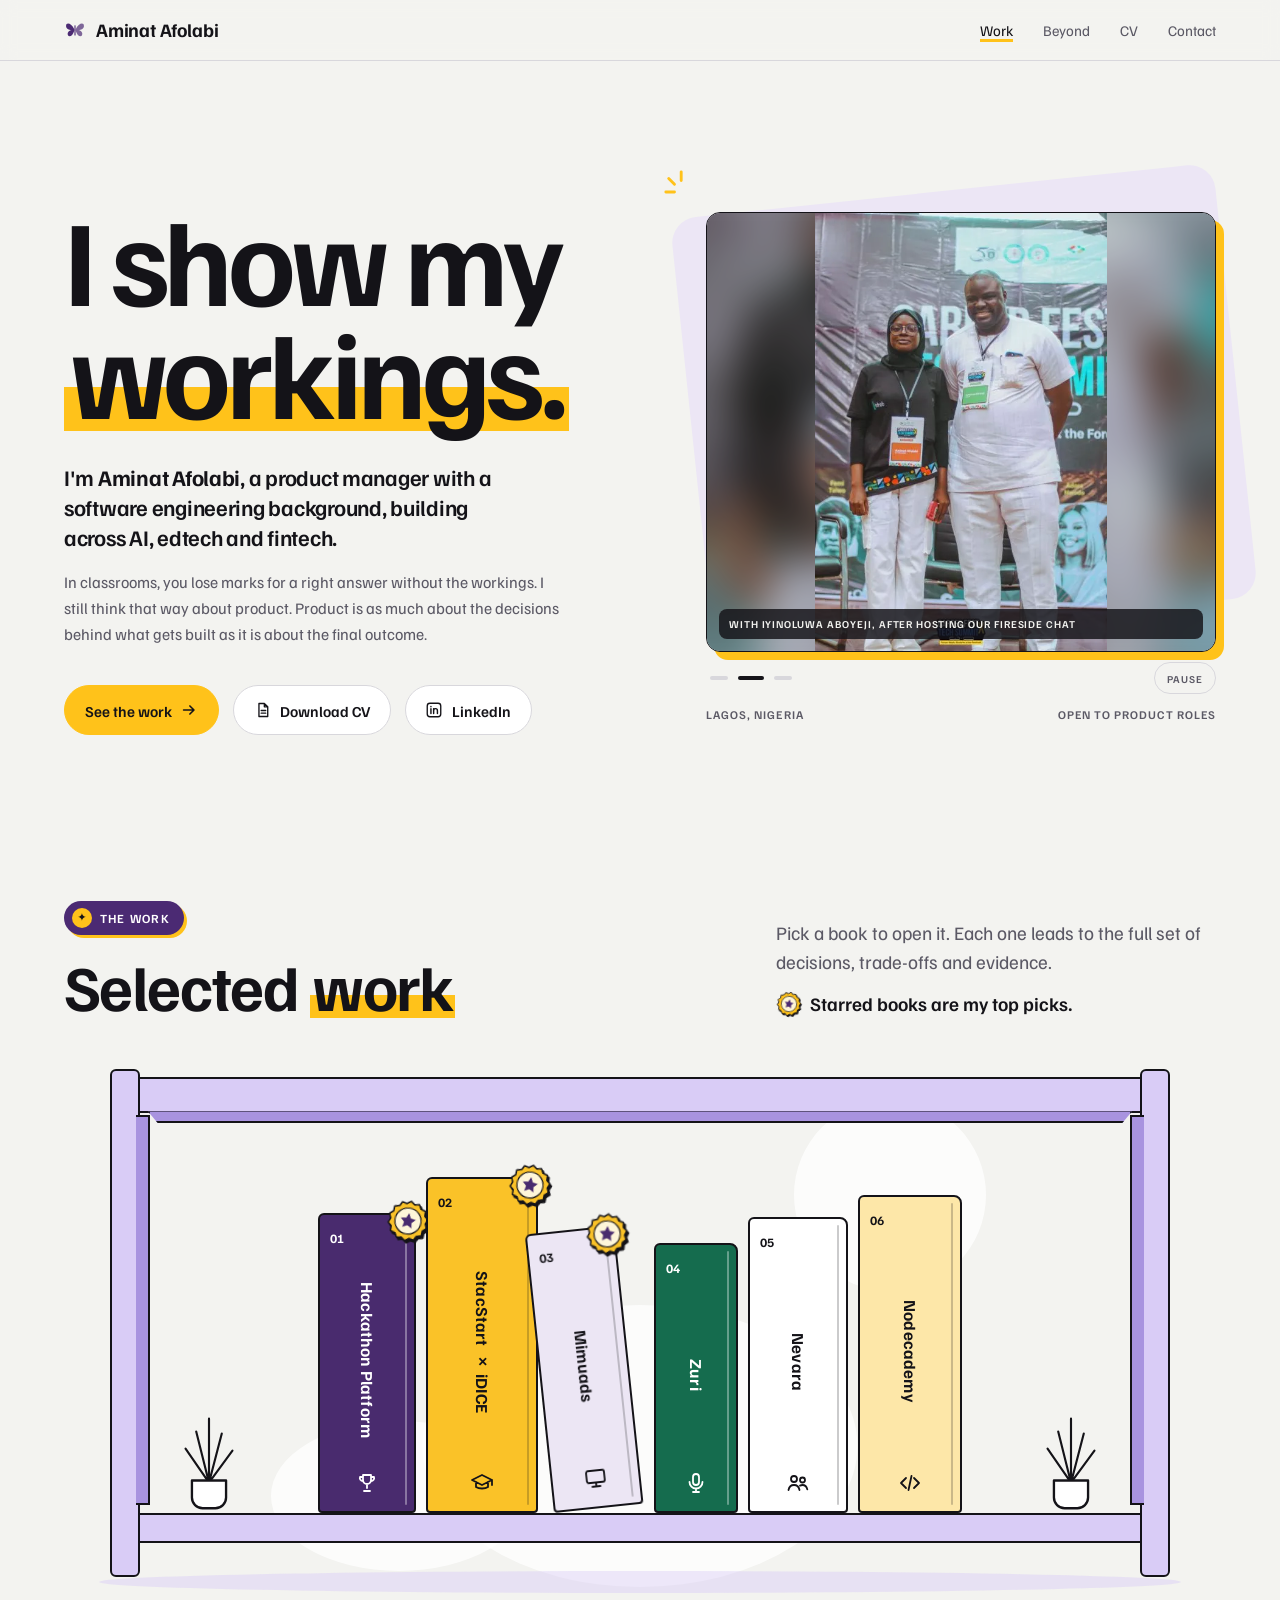
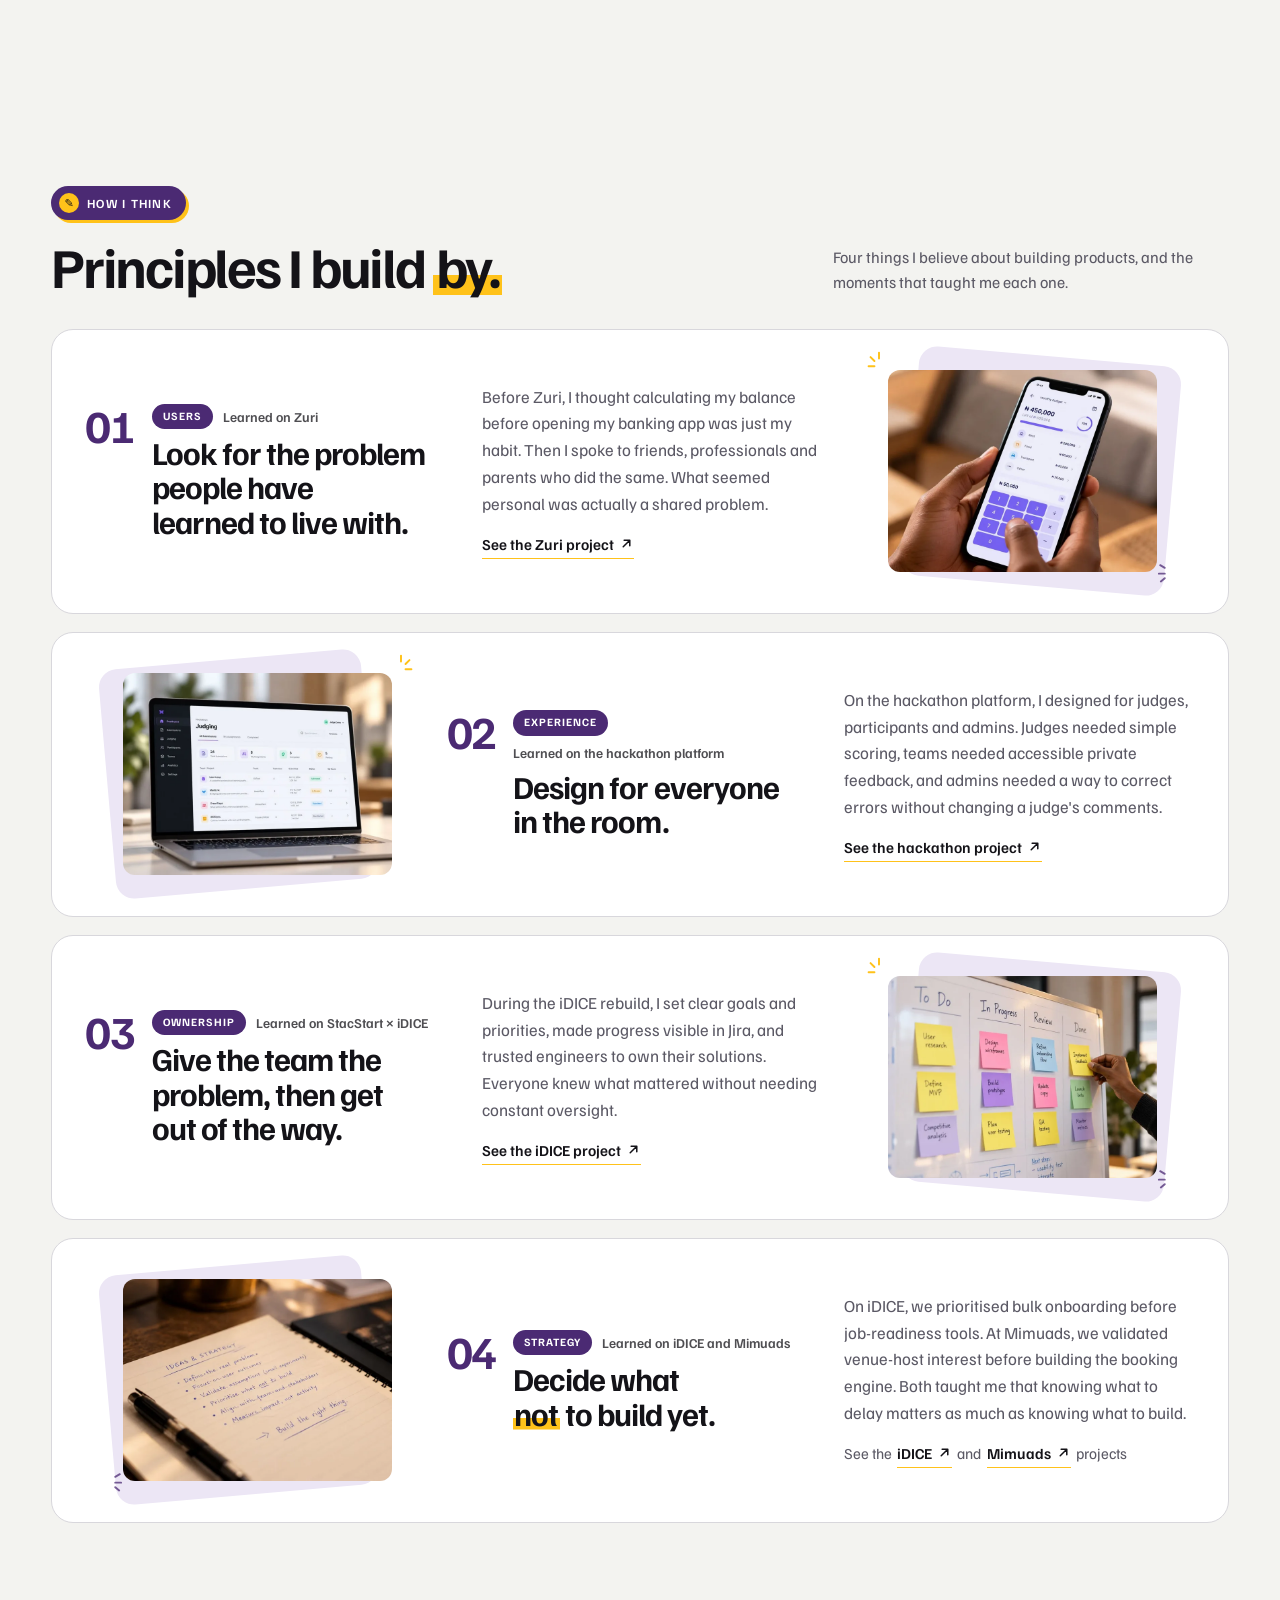
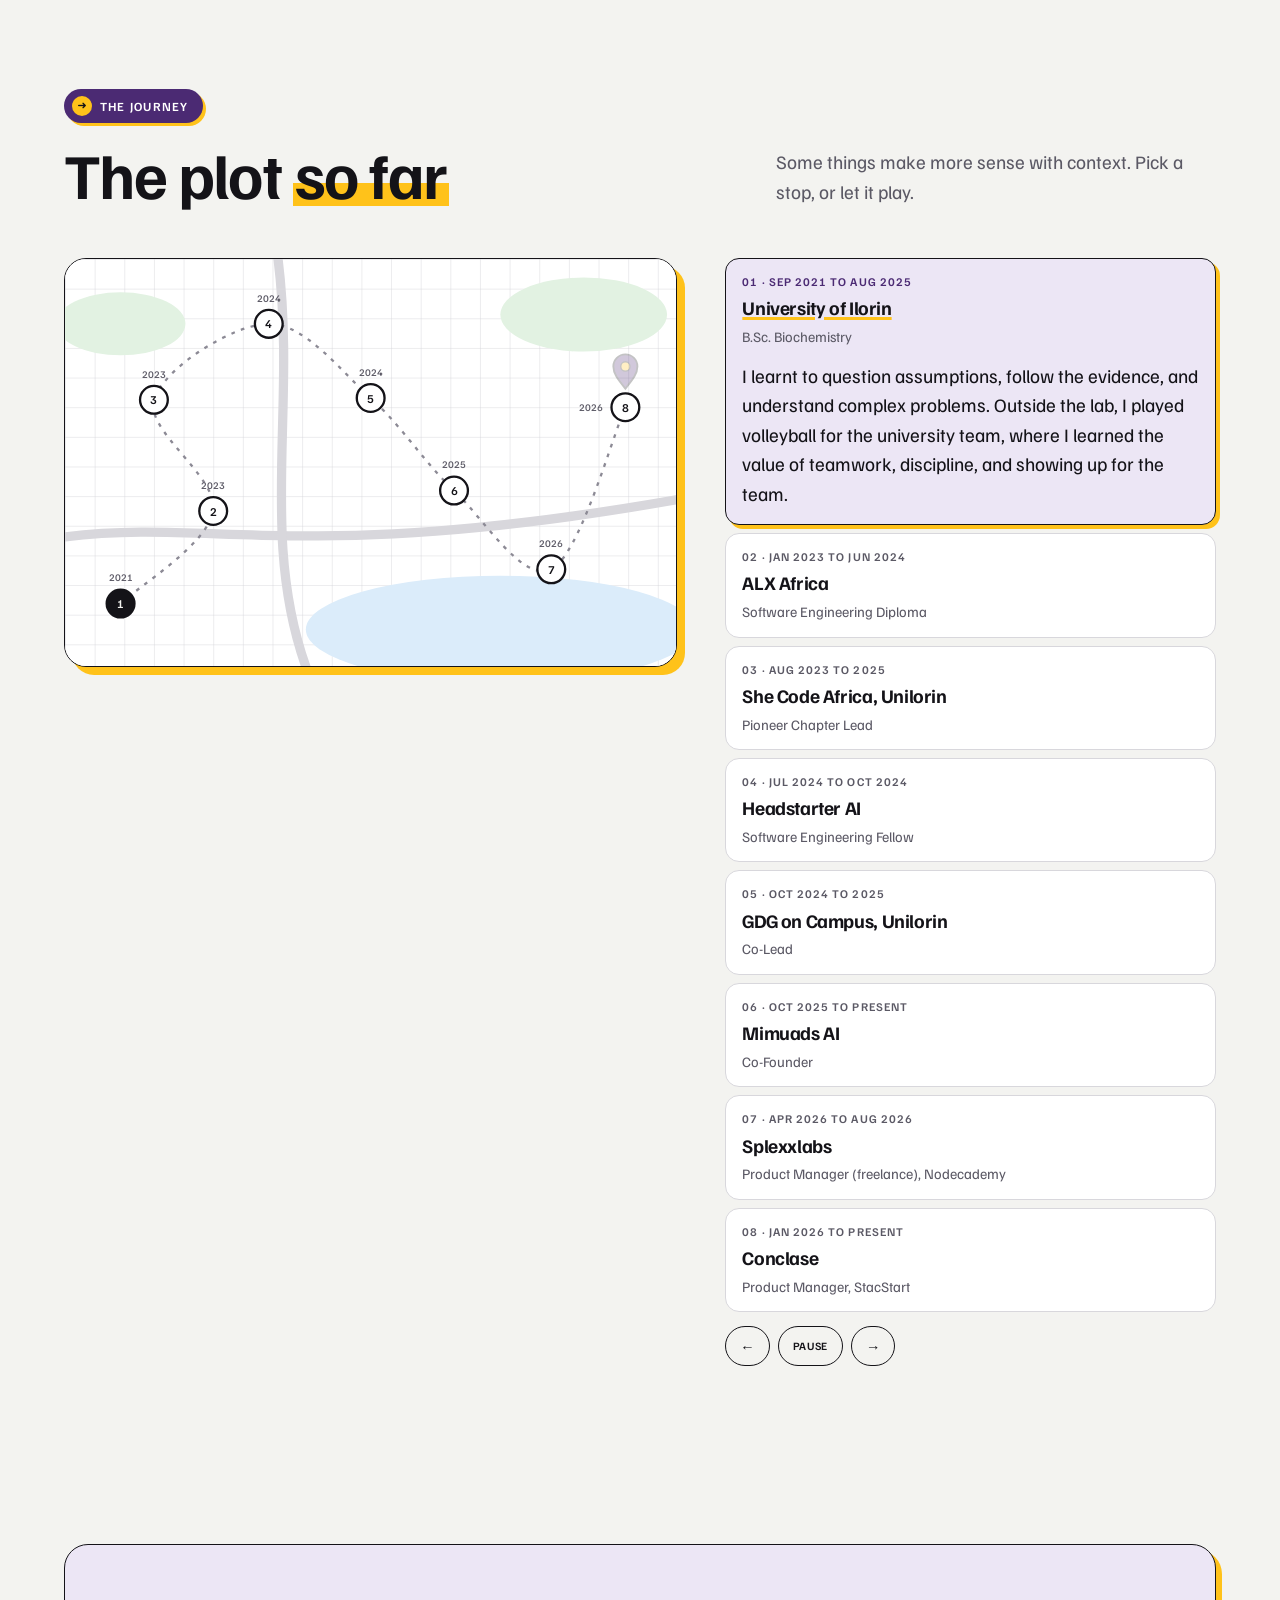
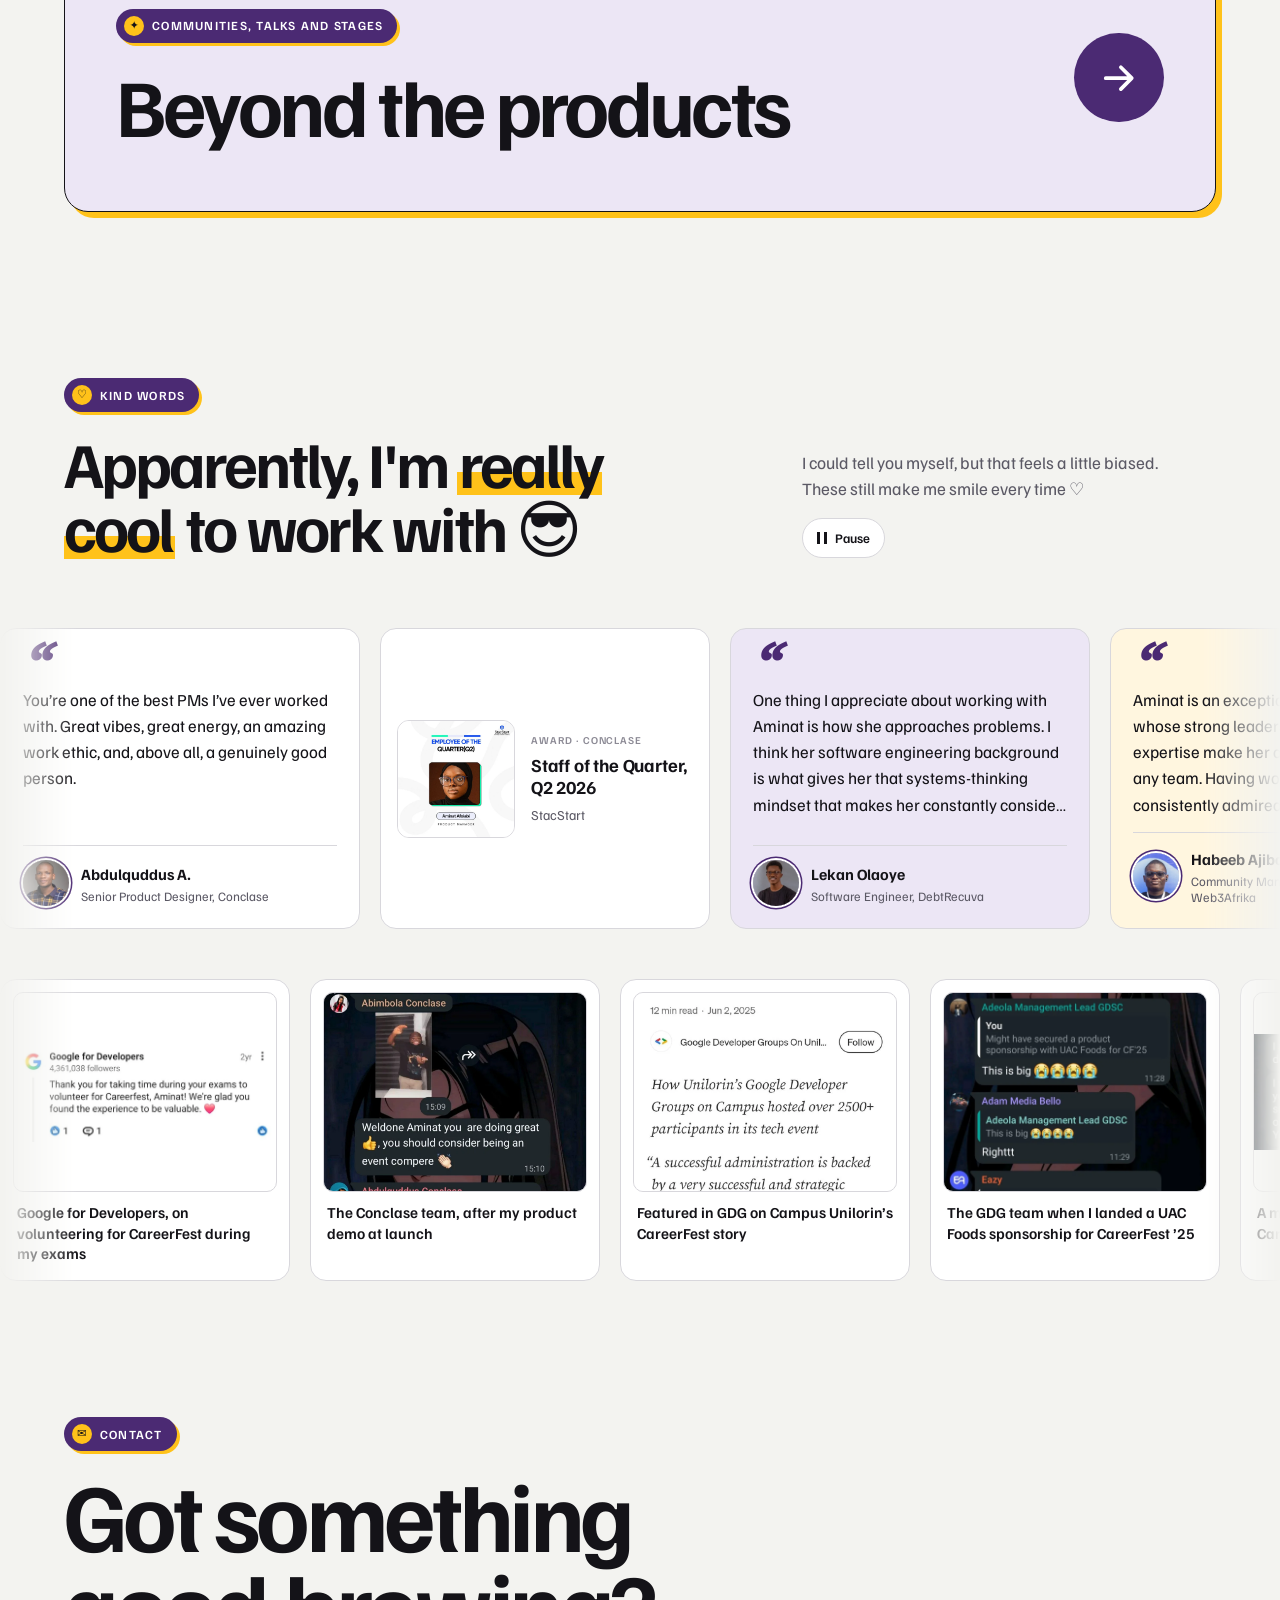
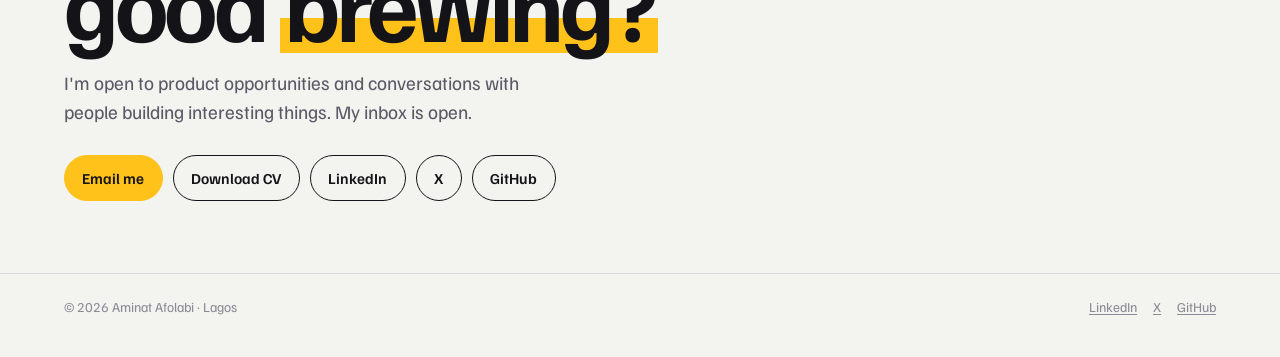
==== commit d6bfd286: "featured books updated" ====
--- a/index.html
+++ b/index.html
@@ -78,14 +78,15 @@
   <div class="band-head">
     <div><p class="eyebrow-pill"><span class="eyebrow-pill-dot" aria-hidden="true">✦</span>The work</p>
     <h2 id="work-title" class="sec-title">Selected <span class="hl">work</span></h2></div>
-    <p>Pick a book to open it. Each one leads to the full set of decisions, trade-offs and evidence.</p>
+    <p>Pick a book to open it. Each one leads to the full set of decisions, trade-offs and evidence.<span class="star-note"><span class="star-note-ico" aria-hidden="true"><svg viewBox="0 0 64 64"><path class="sb-star-seal" d="M32.00 3.00 L37.67 7.14 L44.58 5.87 L47.90 12.06 L54.67 13.92 L54.97 20.94 L60.27 25.55 L57.50 32.00 L60.27 38.45 L54.97 43.06 L54.67 50.08 L47.90 51.94 L44.58 58.13 L37.67 56.86 L32.00 61.00 L26.33 56.86 L19.42 58.13 L16.10 51.94 L9.33 50.08 L9.03 43.06 L3.73 38.45 L6.50 32.00 L3.73 25.55 L9.03 20.94 L9.33 13.92 L16.10 12.06 L19.42 5.87 L26.33 7.14Z"/><circle cx="32" cy="32" r="19" class="sb-star-ring"/><path class="sb-star-ico" d="M32 20.5l3.4 7 7.7 1.1-5.6 5.4 1.3 7.7L32 38l-6.8 3.7 1.3-7.7-5.6-5.4 7.7-1.1z"/></svg></span>Starred books are my top picks.</span></p>
   </div>
 
   <div class="shelf" data-shelf>
     <span class="shelf-blob shelf-blob-a" aria-hidden="true"></span><span class="shelf-blob shelf-blob-b" aria-hidden="true"></span><span class="shelf-blob shelf-blob-c" aria-hidden="true"></span>
     <svg class="shelf-plant" viewBox="0 0 60 100" aria-hidden="true"><path d="M30 70 18 22M30 70 30 10M30 70 42 24M30 70 8 38M30 70 52 40" fill="none" stroke="currentColor" stroke-width="2" stroke-linecap="round"/><path d="M14 68h32v16a10 10 0 0 1-10 10H24a10 10 0 0 1-10-10z" fill="var(--raised)" stroke="currentColor" stroke-width="2.2" stroke-linejoin="round"/></svg>
-    <ul class="shelf-books" aria-label="Projects"><li class="sb sb-hack"><button type="button" class="sb-btn" data-book="hack" data-n="01" data-title="Hackathon Platform" data-role="Product Manager" aria-haspopup="dialog" aria-label="Open project 01: Hackathon Platform"><span class="sb-num">01</span><span class="sb-title">Hackathon Platform</span><span class="sb-icon"><svg viewBox="0 0 24 24" aria-hidden="true"><path d="M8 4h8v5a4 4 0 0 1-8 0zM8 6H5a3 3 0 0 0 3 4M16 6h3a3 3 0 0 1-3 4M12 13v4M9 20h6" fill="none" stroke="currentColor" stroke-width="1.8" stroke-linecap="round" stroke-linejoin="round"/></svg></span><span class="sb-edge" aria-hidden="true"></span></button></li><li class="sb sb-idice"><button type="button" class="sb-btn" data-book="idice" data-n="02" data-title="StacStart × iDICE" data-role="Product Manager" aria-haspopup="dialog" aria-label="Open project 02: StacStart × iDICE"><span class="sb-num">02</span><span class="sb-title">StacStart × iDICE</span><span class="sb-icon"><svg viewBox="0 0 24 24" aria-hidden="true"><path d="M2 9l10-5 10 5-10 5zM6 11v5c3 2 9 2 12 0v-5M22 9v5" fill="none" stroke="currentColor" stroke-width="1.8" stroke-linecap="round" stroke-linejoin="round"/></svg></span><span class="sb-edge" aria-hidden="true"></span></button></li><li class="sb sb-mimu"><button type="button" class="sb-btn" data-book="mimu" data-n="03" data-title="Mimuads" data-role="Co-Founder, Product" aria-haspopup="dialog" aria-label="Open project 03: Mimuads"><span class="sb-num">03</span><span class="sb-title">Mimuads</span><span class="sb-icon"><svg viewBox="0 0 24 24" aria-hidden="true"><rect x="3" y="4" width="18" height="12" rx="2" fill="none" stroke="currentColor" stroke-width="1.8"/><path d="M8 20h8M12 16v4" fill="none" stroke="currentColor" stroke-width="1.8" stroke-linecap="round"/></svg></span><span class="sb-edge" aria-hidden="true"></span></button></li><li class="sb sb-zuri"><button type="button" class="sb-btn" data-book="zuri" data-n="04" data-title="Zuri" data-role="Product Lead" aria-haspopup="dialog" aria-label="Open project 04: Zuri"><span class="sb-num">04</span><span class="sb-title">Zuri</span><span class="sb-icon"><svg viewBox="0 0 24 24" aria-hidden="true"><rect x="9" y="3" width="6" height="11" rx="3" fill="none" stroke="currentColor" stroke-width="1.8"/><path d="M5.5 11a6.5 6.5 0 0 0 13 0M12 17.5V21M9 21h6" fill="none" stroke="currentColor" stroke-width="1.8" stroke-linecap="round"/></svg></span><span class="sb-edge" aria-hidden="true"></span></button></li><li class="sb sb-nev"><button type="button" class="sb-btn" data-book="nev" data-n="05" data-title="Nevara" data-role="Product Lead" aria-haspopup="dialog" aria-label="Open project 05: Nevara"><span class="sb-num">05</span><span class="sb-title">Nevara</span><span class="sb-icon"><svg viewBox="0 0 24 24" aria-hidden="true"><circle cx="8" cy="8" r="3" fill="none" stroke="currentColor" stroke-width="1.8"/><circle cx="16.5" cy="9" r="2.5" fill="none" stroke="currentColor" stroke-width="1.8"/><path d="M2.5 19c.6-3.2 2.8-5 5.5-5s4.9 1.8 5.5 5M14 14.6c.8-.4 1.6-.6 2.5-.6 2.3 0 4.2 1.6 4.8 4.4" fill="none" stroke="currentColor" stroke-width="1.8" stroke-linecap="round"/></svg></span><span class="sb-edge" aria-hidden="true"></span></button></li><li class="sb sb-node"><button type="button" class="sb-btn" data-book="node" data-n="06" data-title="Nodecademy" data-role="Product Manager, Freelance" aria-haspopup="dialog" aria-label="Open project 06: Nodecademy"><span class="sb-num">06</span><span class="sb-title">Nodecademy</span><span class="sb-icon"><svg viewBox="0 0 24 24" aria-hidden="true"><path d="M8 7l-5 5 5 5M16 7l5 5-5 5M13.5 5l-3 14" fill="none" stroke="currentColor" stroke-width="1.8" stroke-linecap="round" stroke-linejoin="round"/></svg></span><span class="sb-edge" aria-hidden="true"></span></button></li></ul>
+    <ul class="shelf-books" aria-label="Projects"><li class="sb sb-hack"><button type="button" class="sb-btn" data-book="hack" data-n="01" data-title="Hackathon Platform" data-role="Product Manager" aria-haspopup="dialog" aria-label="Open project 01: Hackathon Platform, featured"><span class="sb-star" aria-hidden="true"><svg viewBox="0 0 64 64"><path class="sb-star-seal" d="M32.00 3.00 L37.67 7.14 L44.58 5.87 L47.90 12.06 L54.67 13.92 L54.97 20.94 L60.27 25.55 L57.50 32.00 L60.27 38.45 L54.97 43.06 L54.67 50.08 L47.90 51.94 L44.58 58.13 L37.67 56.86 L32.00 61.00 L26.33 56.86 L19.42 58.13 L16.10 51.94 L9.33 50.08 L9.03 43.06 L3.73 38.45 L6.50 32.00 L3.73 25.55 L9.03 20.94 L9.33 13.92 L16.10 12.06 L19.42 5.87 L26.33 7.14Z"/><circle cx="32" cy="32" r="19" class="sb-star-ring"/><path class="sb-star-ico" d="M32 20.5l3.4 7 7.7 1.1-5.6 5.4 1.3 7.7L32 38l-6.8 3.7 1.3-7.7-5.6-5.4 7.7-1.1z"/></svg></span><span class="sb-num">01</span><span class="sb-title">Hackathon Platform</span><span class="sb-icon"><svg viewBox="0 0 24 24" aria-hidden="true"><path d="M8 4h8v5a4 4 0 0 1-8 0zM8 6H5a3 3 0 0 0 3 4M16 6h3a3 3 0 0 1-3 4M12 13v4M9 20h6" fill="none" stroke="currentColor" stroke-width="1.8" stroke-linecap="round" stroke-linejoin="round"/></svg></span><span class="sb-edge" aria-hidden="true"></span></button></li><li class="sb sb-idice"><button type="button" class="sb-btn" data-book="idice" data-n="02" data-title="StacStart × iDICE" data-role="Product Manager" aria-haspopup="dialog" aria-label="Open project 02: StacStart × iDICE, featured"><span class="sb-star" aria-hidden="true"><svg viewBox="0 0 64 64"><path class="sb-star-seal" d="M32.00 3.00 L37.67 7.14 L44.58 5.87 L47.90 12.06 L54.67 13.92 L54.97 20.94 L60.27 25.55 L57.50 32.00 L60.27 38.45 L54.97 43.06 L54.67 50.08 L47.90 51.94 L44.58 58.13 L37.67 56.86 L32.00 61.00 L26.33 56.86 L19.42 58.13 L16.10 51.94 L9.33 50.08 L9.03 43.06 L3.73 38.45 L6.50 32.00 L3.73 25.55 L9.03 20.94 L9.33 13.92 L16.10 12.06 L19.42 5.87 L26.33 7.14Z"/><circle cx="32" cy="32" r="19" class="sb-star-ring"/><path class="sb-star-ico" d="M32 20.5l3.4 7 7.7 1.1-5.6 5.4 1.3 7.7L32 38l-6.8 3.7 1.3-7.7-5.6-5.4 7.7-1.1z"/></svg></span><span class="sb-num">02</span><span class="sb-title">StacStart × iDICE</span><span class="sb-icon"><svg viewBox="0 0 24 24" aria-hidden="true"><path d="M2 9l10-5 10 5-10 5zM6 11v5c3 2 9 2 12 0v-5M22 9v5" fill="none" stroke="currentColor" stroke-width="1.8" stroke-linecap="round" stroke-linejoin="round"/></svg></span><span class="sb-edge" aria-hidden="true"></span></button></li><li class="sb sb-mimu"><button type="button" class="sb-btn" data-book="mimu" data-n="03" data-title="Mimuads" data-role="Co-Founder, Product" aria-haspopup="dialog" aria-label="Open project 03: Mimuads, featured"><span class="sb-star" aria-hidden="true"><svg viewBox="0 0 64 64"><path class="sb-star-seal" d="M32.00 3.00 L37.67 7.14 L44.58 5.87 L47.90 12.06 L54.67 13.92 L54.97 20.94 L60.27 25.55 L57.50 32.00 L60.27 38.45 L54.97 43.06 L54.67 50.08 L47.90 51.94 L44.58 58.13 L37.67 56.86 L32.00 61.00 L26.33 56.86 L19.42 58.13 L16.10 51.94 L9.33 50.08 L9.03 43.06 L3.73 38.45 L6.50 32.00 L3.73 25.55 L9.03 20.94 L9.33 13.92 L16.10 12.06 L19.42 5.87 L26.33 7.14Z"/><circle cx="32" cy="32" r="19" class="sb-star-ring"/><path class="sb-star-ico" d="M32 20.5l3.4 7 7.7 1.1-5.6 5.4 1.3 7.7L32 38l-6.8 3.7 1.3-7.7-5.6-5.4 7.7-1.1z"/></svg></span><span class="sb-num">03</span><span class="sb-title">Mimuads</span><span class="sb-icon"><svg viewBox="0 0 24 24" aria-hidden="true"><rect x="3" y="4" width="18" height="12" rx="2" fill="none" stroke="currentColor" stroke-width="1.8"/><path d="M8 20h8M12 16v4" fill="none" stroke="currentColor" stroke-width="1.8" stroke-linecap="round"/></svg></span><span class="sb-edge" aria-hidden="true"></span></button></li><li class="sb sb-zuri"><button type="button" class="sb-btn" data-book="zuri" data-n="04" data-title="Zuri" data-role="Product Lead" aria-haspopup="dialog" aria-label="Open project 04: Zuri"><span class="sb-num">04</span><span class="sb-title">Zuri</span><span class="sb-icon"><svg viewBox="0 0 24 24" aria-hidden="true"><rect x="9" y="3" width="6" height="11" rx="3" fill="none" stroke="currentColor" stroke-width="1.8"/><path d="M5.5 11a6.5 6.5 0 0 0 13 0M12 17.5V21M9 21h6" fill="none" stroke="currentColor" stroke-width="1.8" stroke-linecap="round"/></svg></span><span class="sb-edge" aria-hidden="true"></span></button></li><li class="sb sb-nev"><button type="button" class="sb-btn" data-book="nev" data-n="05" data-title="Nevara" data-role="Product Lead" aria-haspopup="dialog" aria-label="Open project 05: Nevara"><span class="sb-num">05</span><span class="sb-title">Nevara</span><span class="sb-icon"><svg viewBox="0 0 24 24" aria-hidden="true"><circle cx="8" cy="8" r="3" fill="none" stroke="currentColor" stroke-width="1.8"/><circle cx="16.5" cy="9" r="2.5" fill="none" stroke="currentColor" stroke-width="1.8"/><path d="M2.5 19c.6-3.2 2.8-5 5.5-5s4.9 1.8 5.5 5M14 14.6c.8-.4 1.6-.6 2.5-.6 2.3 0 4.2 1.6 4.8 4.4" fill="none" stroke="currentColor" stroke-width="1.8" stroke-linecap="round"/></svg></span><span class="sb-edge" aria-hidden="true"></span></button></li><li class="sb sb-node"><button type="button" class="sb-btn" data-book="node" data-n="06" data-title="Nodecademy" data-role="Product Manager, Freelance" aria-haspopup="dialog" aria-label="Open project 06: Nodecademy"><span class="sb-num">06</span><span class="sb-title">Nodecademy</span><span class="sb-icon"><svg viewBox="0 0 24 24" aria-hidden="true"><path d="M8 7l-5 5 5 5M16 7l5 5-5 5M13.5 5l-3 14" fill="none" stroke="currentColor" stroke-width="1.8" stroke-linecap="round" stroke-linejoin="round"/></svg></span><span class="sb-edge" aria-hidden="true"></span></button></li></ul>
     <svg class="shelf-plant shelf-plant-r" viewBox="0 0 60 100" aria-hidden="true"><path d="M30 70 18 22M30 70 30 10M30 70 42 24M30 70 8 38M30 70 52 40" fill="none" stroke="currentColor" stroke-width="2" stroke-linecap="round"/><path d="M14 68h32v16a10 10 0 0 1-10 10H24a10 10 0 0 1-10-10z" fill="var(--raised)" stroke="currentColor" stroke-width="2.2" stroke-linejoin="round"/></svg>
+    <span class="bcase-top" aria-hidden="true"></span><span class="bcase-post bcase-post-l" aria-hidden="true"></span><span class="bcase-post bcase-post-r" aria-hidden="true"></span>
     <div class="shelf-plank" aria-hidden="true"><span></span><span></span></div>
   </div>
   <noscript><ul class="shelf-fallback"><li><a href="work/hackathon" data-dev="work/hackathon.html">01 · Hackathon Platform</a></li><li><a href="work/stacstart-idice" data-dev="work/stacstart-idice.html">02 · StacStart × iDICE</a></li><li><a href="work/mimuads" data-dev="work/mimuads.html">03 · Mimuads</a></li><li><a href="work/zuri" data-dev="work/zuri.html">04 · Zuri</a></li><li><a href="work/nevara" data-dev="work/nevara.html">05 · Nevara</a></li><li><a href="https://www.nodecademy.com/">06 · Nodecademy</a></li></ul></noscript>
--- a/styles.css
+++ b/styles.css
@@ -1082,10 +1082,7 @@
 .tk-chip{display:inline-flex;padding:4px 11px;border-radius:999px;background:#4B2A73;color:#fff;font-size:.7rem;font-weight:700;letter-spacing:.09em;text-transform:uppercase}
 .tk-ref{font-weight:600;color:var(--ink);opacity:.75}
 @media (max-width:640px){.tk-row{padding:20px}}
-/* Selected work: the shelf sits in a lilac panel with the yellow offset shadow */
-.shelf{background:var(--plum-soft);border:1.5px solid var(--ink);border-radius:28px;box-shadow:8px 8px 0 var(--hi);margin-inline:2px}
-.shelf-blob{background:var(--raised);opacity:.7}
-@media (max-width:640px){.shelf{border-radius:20px;box-shadow:5px 5px 0 var(--hi)}}
+
 /* The plot so far: rounded map with the yellow shadow; the open stop becomes a card */
 .jmap{border-radius:22px;box-shadow:8px 8px 0 var(--hi)}
 .stops{border-top:0;gap:8px}
@@ -1118,3 +1115,66 @@
 .offclock p:not(.eyebrow-pill){max-width:60ch;font-size:clamp(1.1rem,1.5vw,1.3rem);line-height:1.5;padding:20px 24px;border:1.5px solid var(--line);border-radius:18px;background:var(--raised)}
 .offclock .eyebrow-pill{color:#fff}
 @media (prefers-reduced-motion:reduce){.rows li{transition:none}}
+
+/* ===== Selected work: a lavender bookcase (top board, two posts with legs, shelf board, floor shadow) ===== */
+.shelf{--case:#D9CCF6;--case-dark:#A893DF;--case-line:#141318;overflow:visible;background:transparent;border:0;box-shadow:none;
+  padding:84px 16px 92px;min-height:clamp(470px,42vw,560px)}
+@media (prefers-color-scheme: dark){:root:not([data-theme="light"]) .shelf{--case:#4A3A72;--case-dark:#2E2350;--case-line:#0A090D}}
+:root[data-theme="dark"] .shelf{--case:#4A3A72;--case-dark:#2E2350;--case-line:#0A090D}
+.shelf-blob{background:var(--raised);opacity:.75}
+.shelf-blob-b{bottom:20px}
+.bcase-post{position:absolute;top:0;bottom:30px;width:30px;background:var(--case);border:2px solid var(--case-line);border-radius:6px;z-index:1}
+.bcase-post::after{content:"";position:absolute;top:44px;bottom:70px;width:12px;background:var(--case-dark);border:2px solid var(--case-line)}
+.bcase-post-l{left:clamp(0px,4%,60px)}.bcase-post-l::after{left:100%;margin-left:-2px;border-left:0}
+.bcase-post-r{right:clamp(0px,4%,60px)}.bcase-post-r::after{right:100%;margin-right:-2px;border-right:0}
+.bcase-top{position:absolute;top:8px;left:calc(clamp(0px,4%,60px) + 26px);right:calc(clamp(0px,4%,60px) + 26px);height:36px;background:var(--case);border:2px solid var(--case-line);border-radius:4px;z-index:0}
+.bcase-top::after{content:"";position:absolute;left:10px;right:10px;top:100%;height:10px;background:var(--case-dark);border:2px solid var(--case-line);border-top:0;clip-path:polygon(0 0,100% 0,calc(100% - 10px) 100%,10px 100%)}
+.shelf-plank{left:calc(clamp(0px,4%,60px) + 26px);right:calc(clamp(0px,4%,60px) + 26px);bottom:64px;height:30px;border:2px solid var(--case-line);border-radius:4px;background:var(--case);box-shadow:none;z-index:0}
+.shelf-plank span{display:none}
+.shelf::after{content:"";position:absolute;left:3%;right:3%;bottom:14px;height:22px;border-radius:50%;background:var(--case);opacity:.45;z-index:-1}
+.shelf-books{margin-bottom:30px;position:relative;z-index:2}
+.shelf-plant{margin-bottom:30px;position:relative;z-index:2}
+@media (max-width:640px){
+  .shelf{padding:64px 34px 80px;min-height:400px}
+  .bcase-post{width:18px}
+  .bcase-post-l{left:0}.bcase-post-r{right:0}
+  .bcase-post::after{display:none}
+  .bcase-top{left:14px;right:14px;height:26px}
+  .shelf-plank{left:14px;right:14px;bottom:54px;height:24px}
+  .shelf-books{margin-bottom:24px}
+}
+
+/* Featured books: a round yellow "Featured" sticker with a star */
+.sb-star{position:absolute;top:-22px;right:-22px;width:64px;height:64px;transform:rotate(12deg);z-index:3;filter:drop-shadow(0 3px 0 rgba(20,19,24,.25));pointer-events:none}
+.sb-star svg{width:100%;height:100%;display:block;overflow:visible}
+.sb-star-bg{fill:#FFC21A;stroke:#141318;stroke-width:2.5}
+.sb-star-txt{font:700 7.8px var(--sans);letter-spacing:1.5px;fill:#141318}
+.sb-star-ico{fill:#4B2A73;stroke:#141318;stroke-width:1.2;stroke-linejoin:round}
+.sb-btn:hover .sb-star,.sb-btn:focus-visible .sb-star{transform:rotate(-6deg) scale(1.08);transition:transform .3s cubic-bezier(.3,1.5,.5,1)}
+@media (prefers-reduced-motion:no-preference){.js .sb-star{animation:sbPop .6s cubic-bezier(.3,1.6,.5,1) both .4s}}
+@keyframes sbPop{from{transform:rotate(-30deg) scale(0)}to{transform:rotate(12deg) scale(1)}}
+@media (max-width:640px){.sb-star{width:34px;height:34px;top:-24px;right:-8px}.sb-star-txt{display:none}.sb-star-ico{transform:scale(1.3);transform-origin:32px 32px}}
+.star-note{display:flex;align-items:center;gap:8px;margin-top:12px;font-weight:600;color:var(--ink)}
+.star-note-ico{display:grid;place-items:center;width:24px;height:24px;border-radius:50%;background:#FFC21A;color:#4B2A73;border:1.5px solid #141318;font-size:.78rem}
+/* Books and plants stand right on the shelf board (container's bottom padding = top of the board) */
+.shelf{padding-bottom:94px}
+.shelf-books,.shelf-plant{margin-bottom:0}
+.shelf-plant{margin-bottom:-2px}
+@media (max-width:640px){.shelf{padding-bottom:78px}}
+
+/* Featured sticker v2: a small scalloped seal with a star */
+.sb-star{width:44px;height:44px;top:-16px;right:-16px;transform:rotate(10deg);filter:drop-shadow(2px 2px 0 #141318)}
+.sb-star-seal{fill:#FFC21A;stroke:#141318;stroke-width:2.2;stroke-linejoin:round}
+.sb-star-ring{fill:#FFF6D6;stroke:#141318;stroke-width:1.6}
+.sb-star-ico{fill:#4B2A73;stroke:none}
+.sb-star-txt,.sb-star-bg{display:none}
+@keyframes sbPop{from{transform:rotate(-40deg) scale(0)}to{transform:rotate(10deg) scale(1)}}
+.sb-btn:hover .sb-star,.sb-btn:focus-visible .sb-star{transform:rotate(-12deg) scale(1.12)}
+@media (max-width:640px){.sb-star{width:30px;height:30px;top:-20px;right:-6px;filter:drop-shadow(1.5px 1.5px 0 #141318)}.sb-star-ico{transform:none}}
+
+@media (max-width:640px){.sb-star{width:34px;height:34px;top:-22px}}
+.star-note-ico{display:inline-block;width:26px;height:26px;border:0;background:none;border-radius:0;filter:drop-shadow(1.5px 1.5px 0 #141318);transform:rotate(10deg)}
+.star-note-ico svg{width:100%;height:100%;display:block}
+.star-note-ico .sb-star-seal{fill:#FFC21A;stroke:#141318;stroke-width:2.2;stroke-linejoin:round}
+.star-note-ico .sb-star-ring{fill:#FFF6D6;stroke:#141318;stroke-width:1.6}
+.star-note-ico .sb-star-ico{fill:#4B2A73}
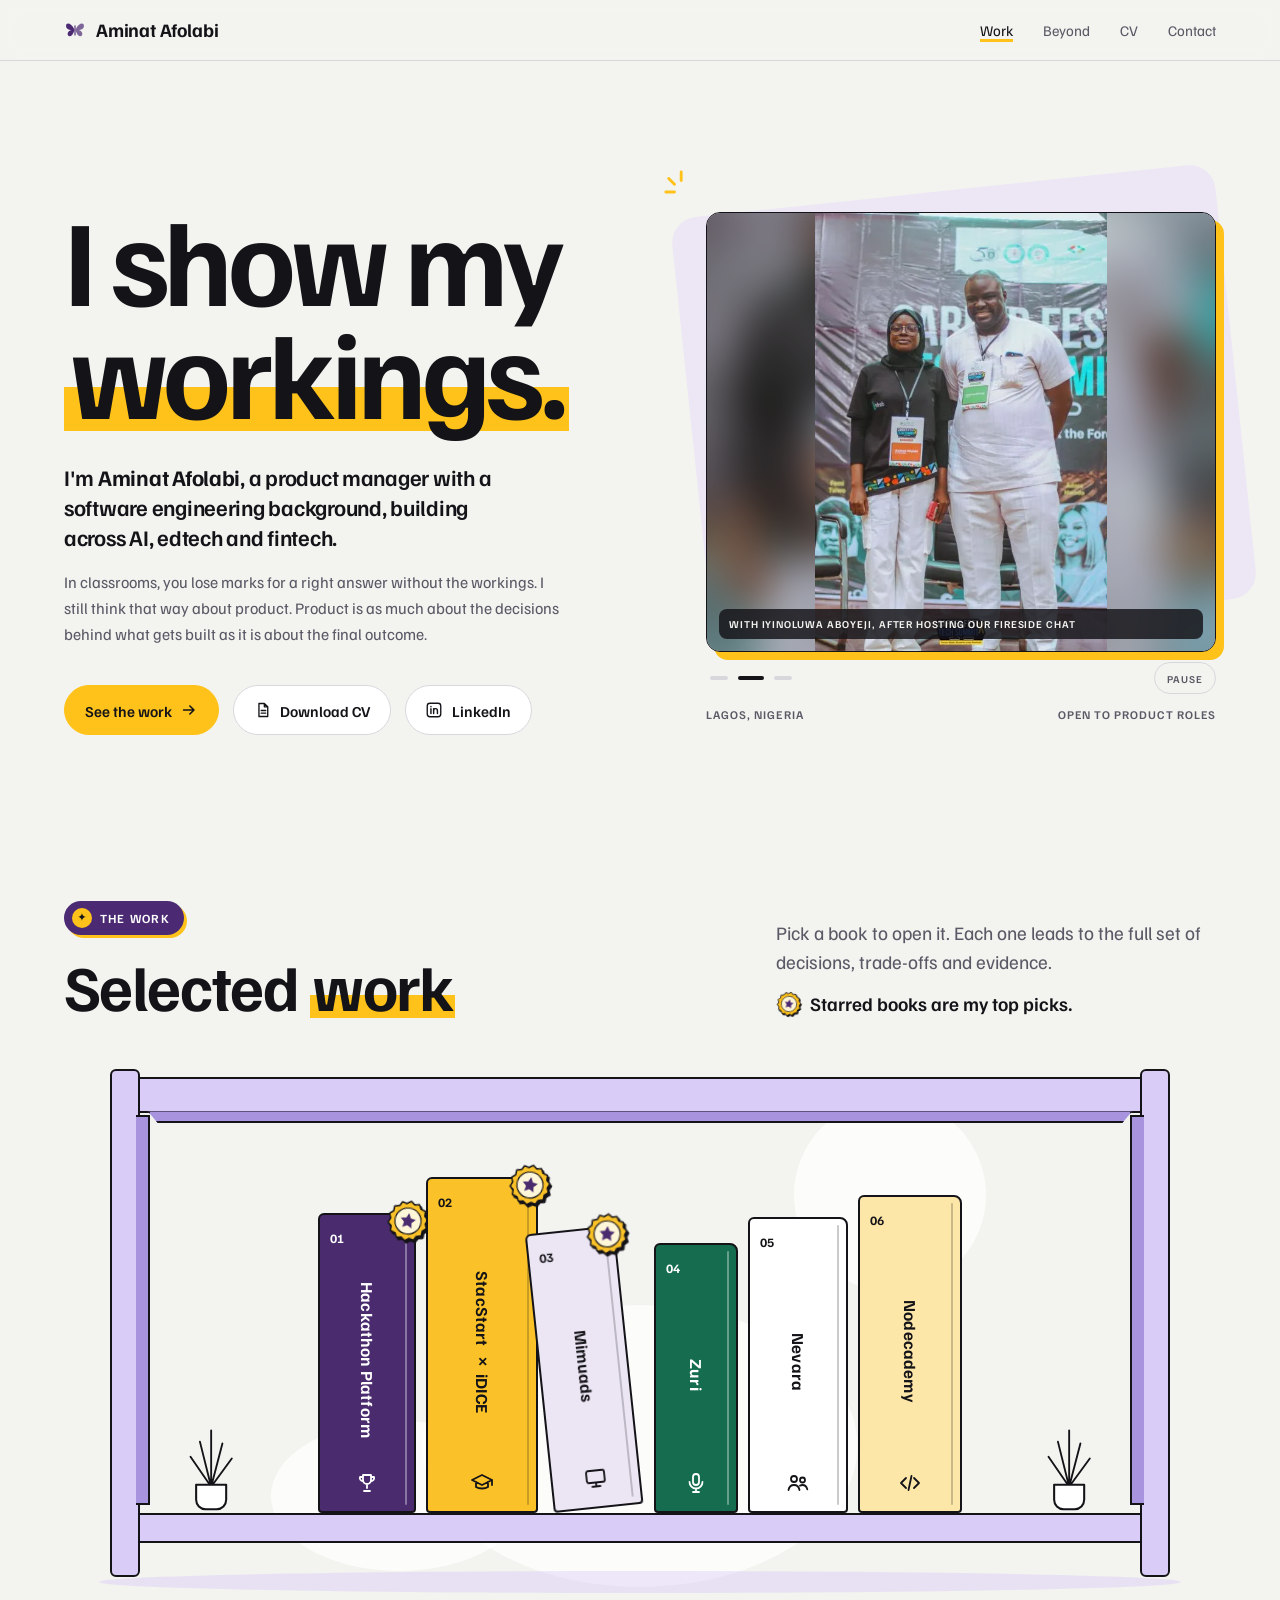
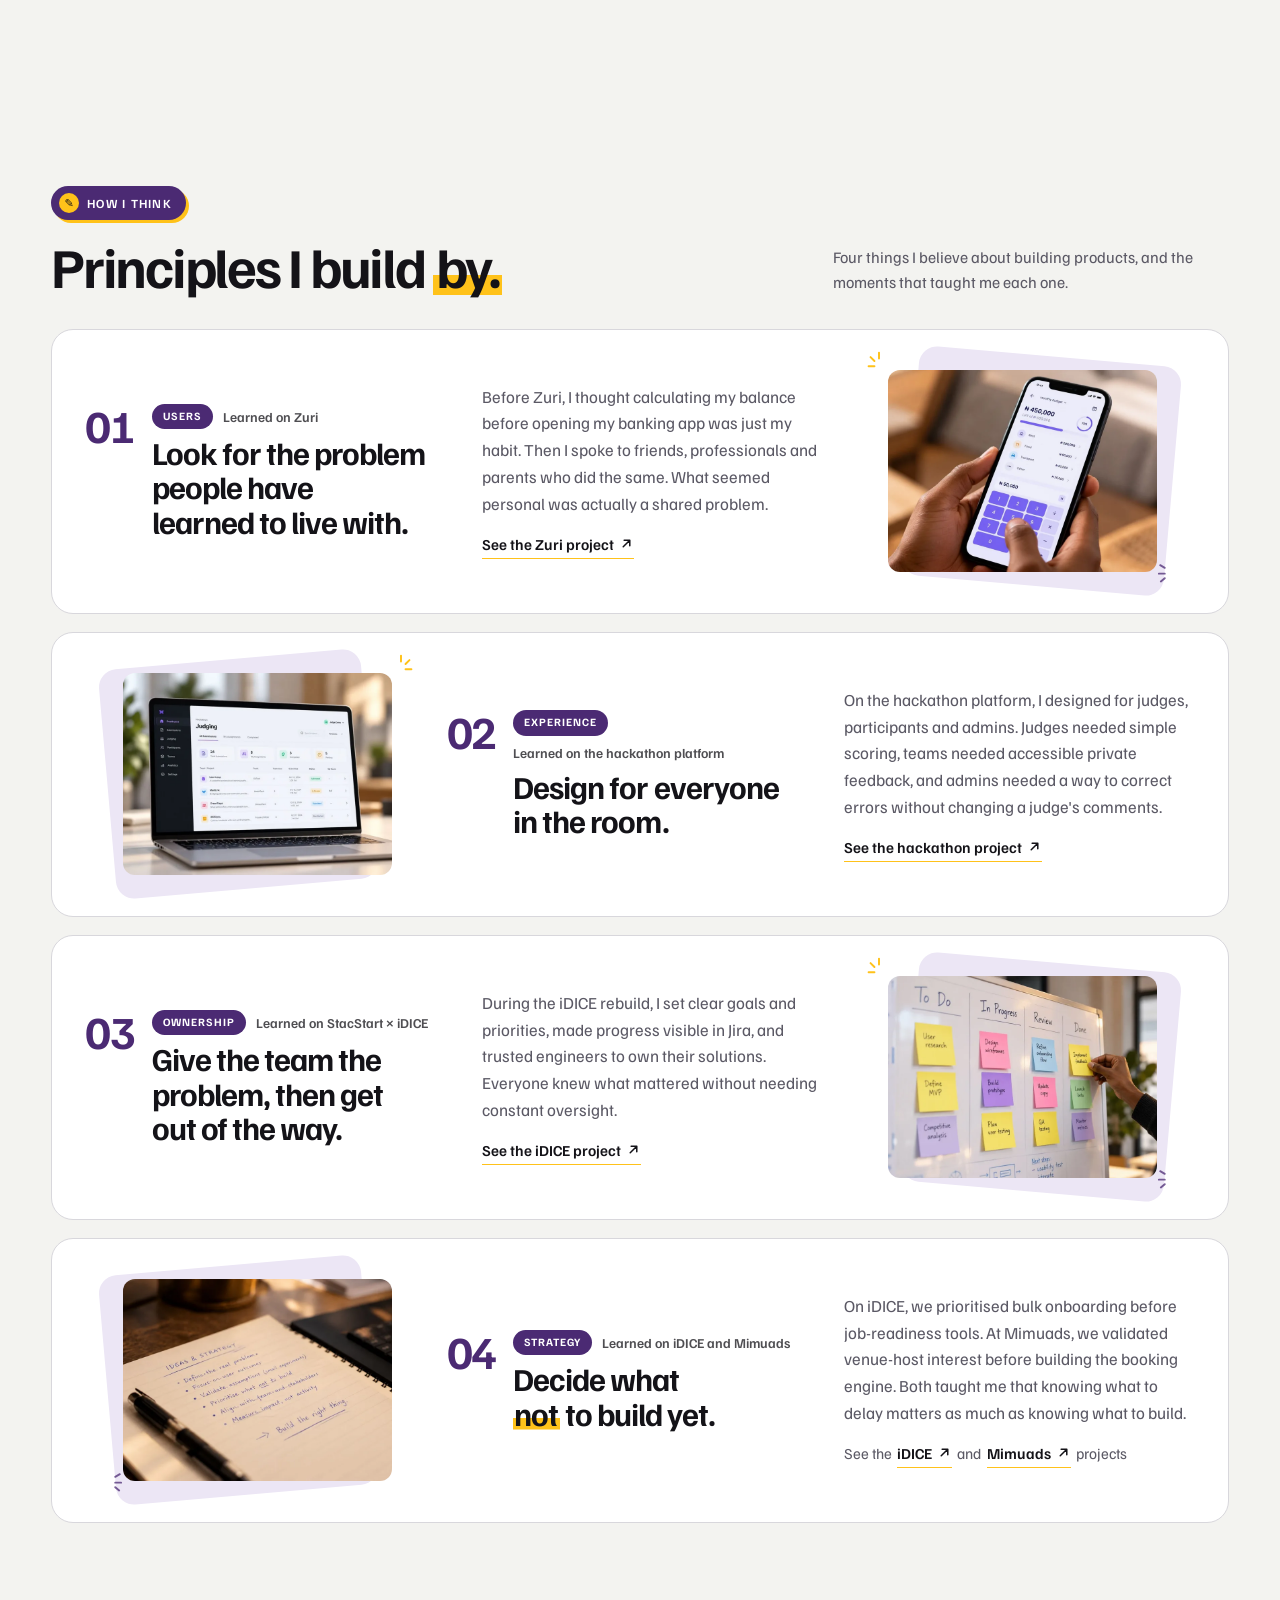
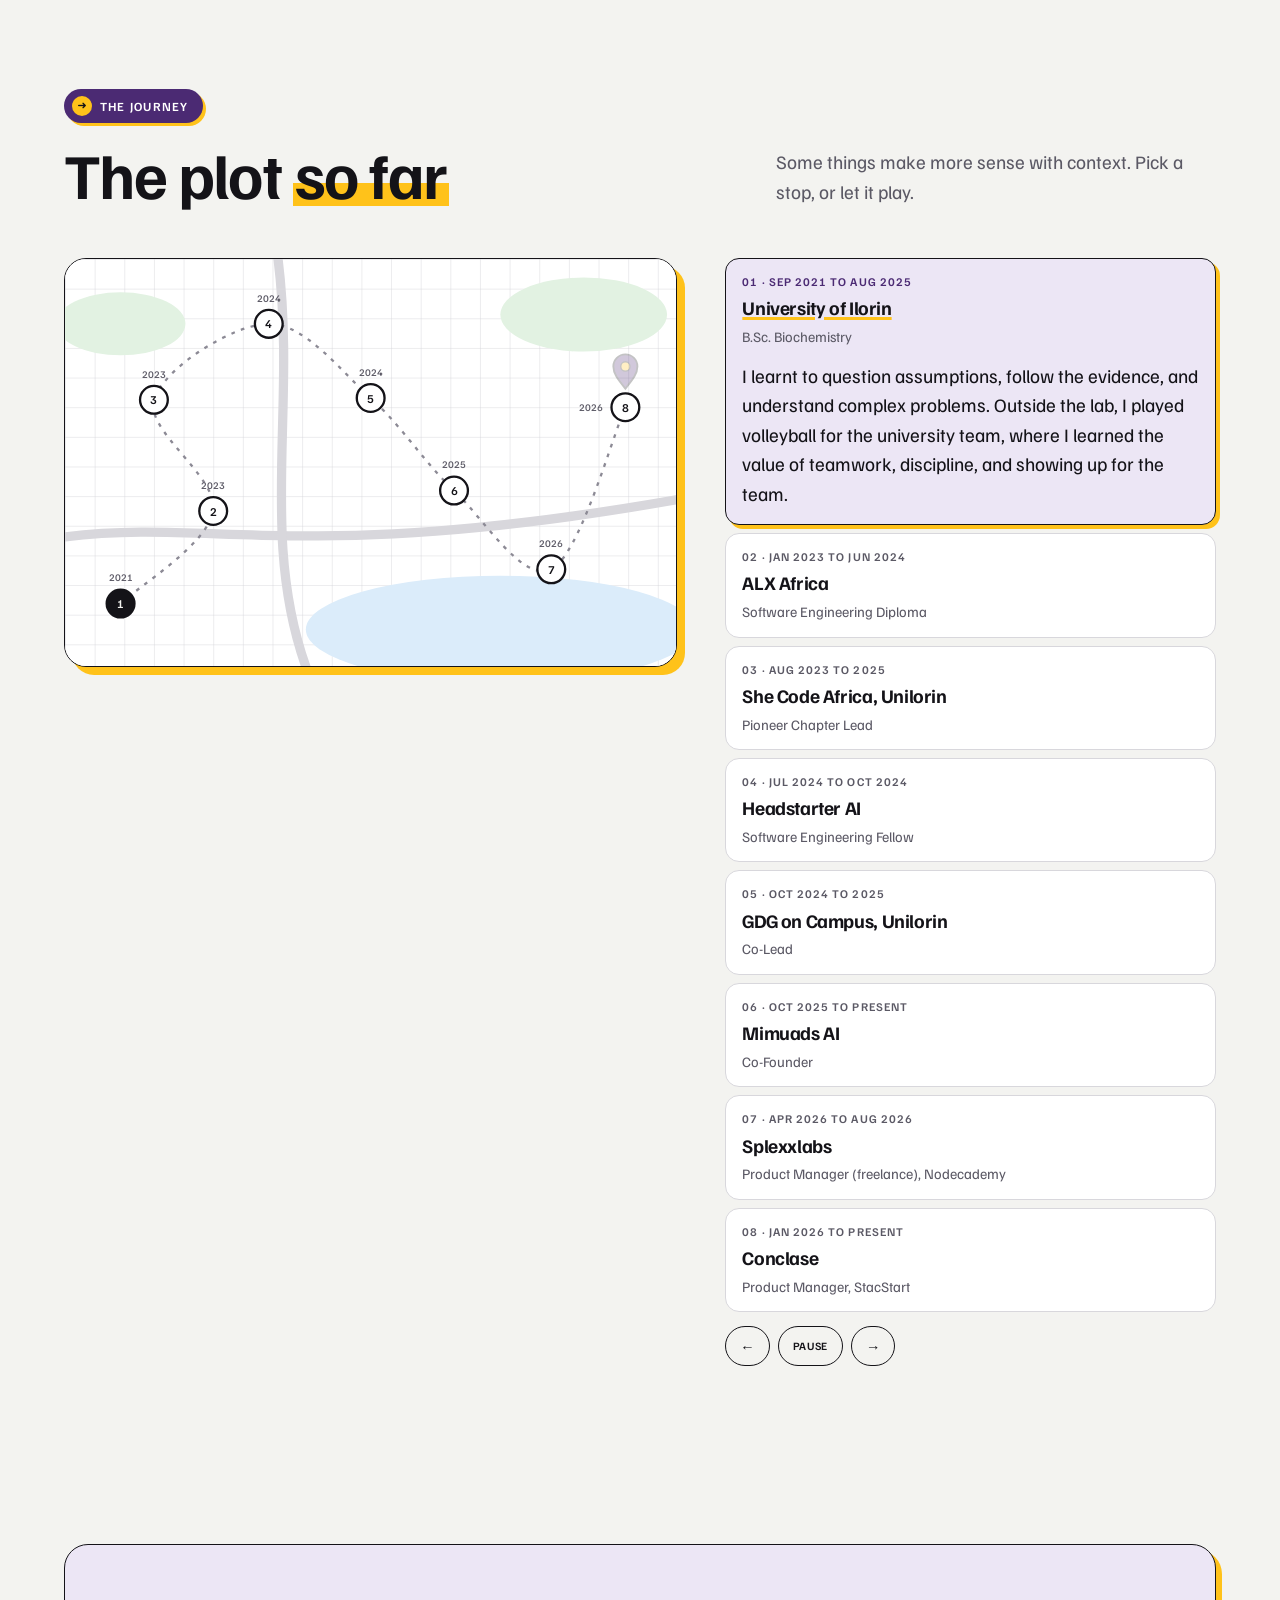
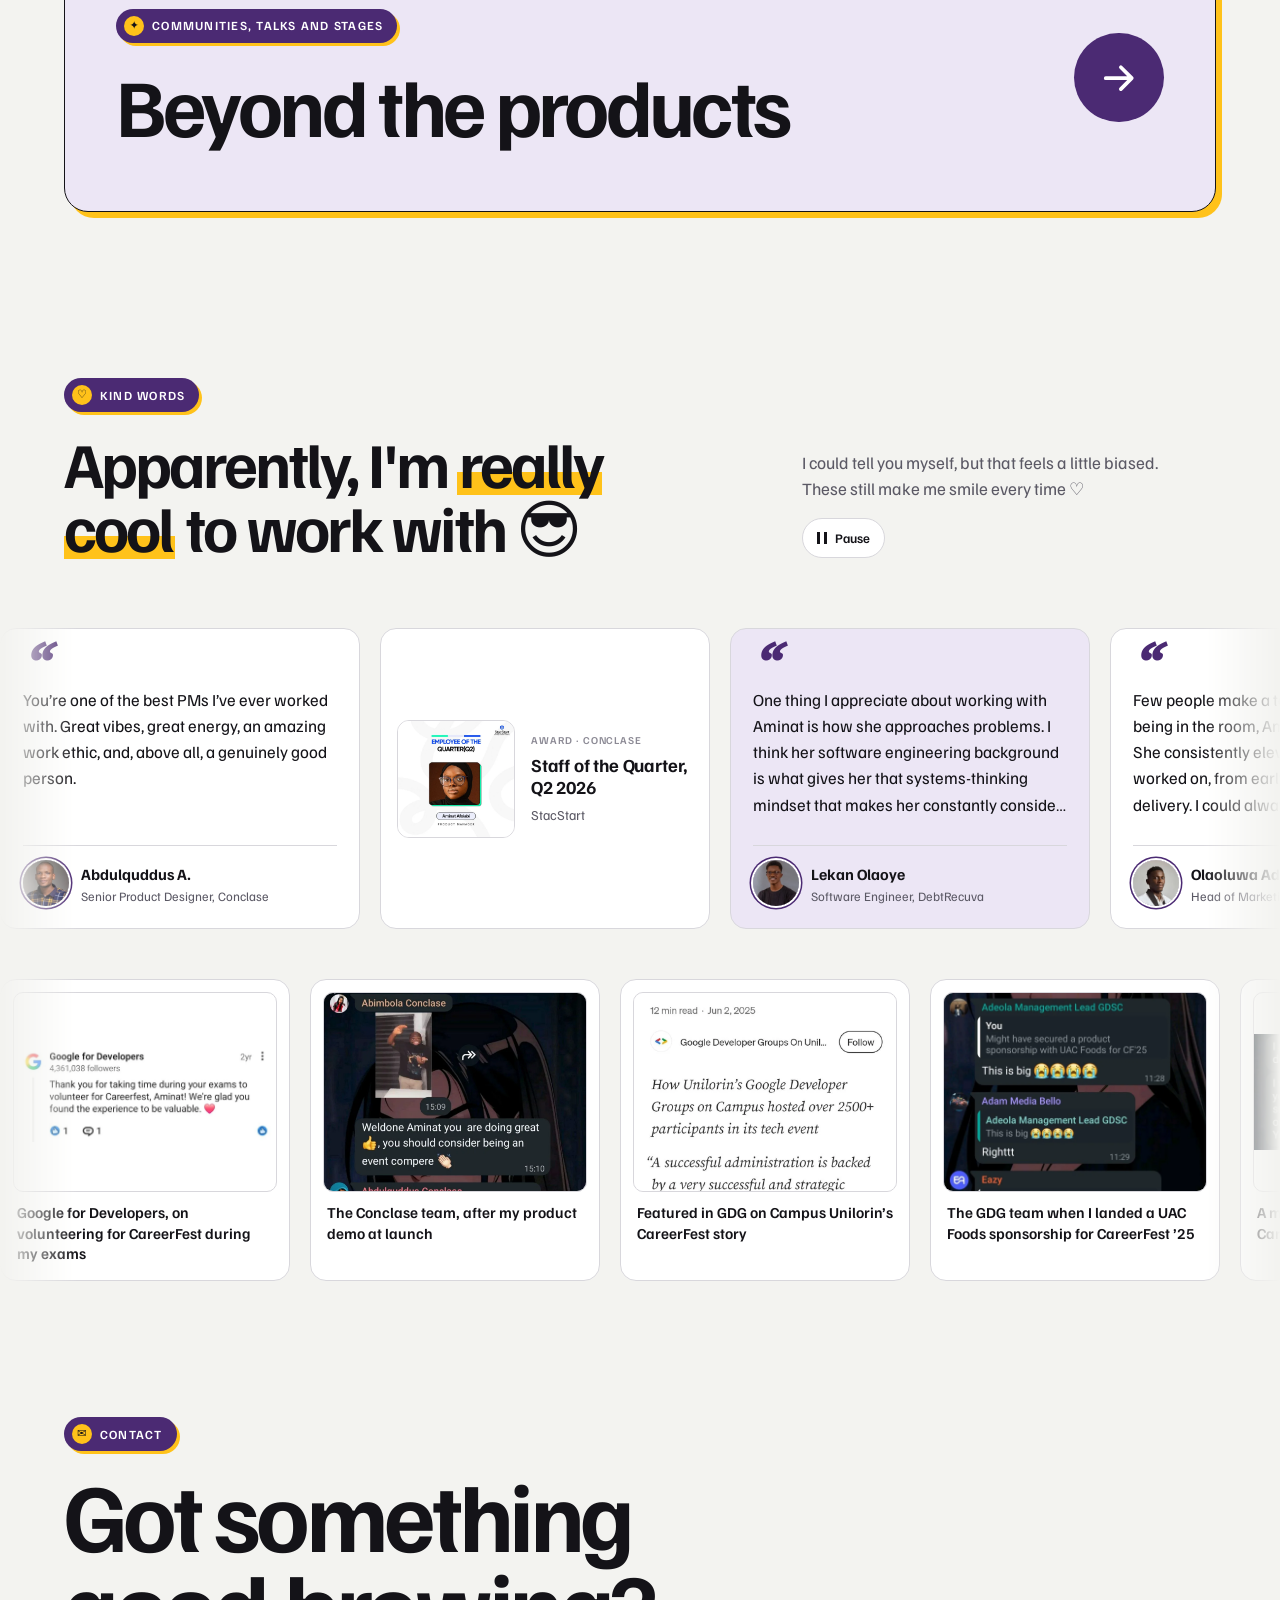
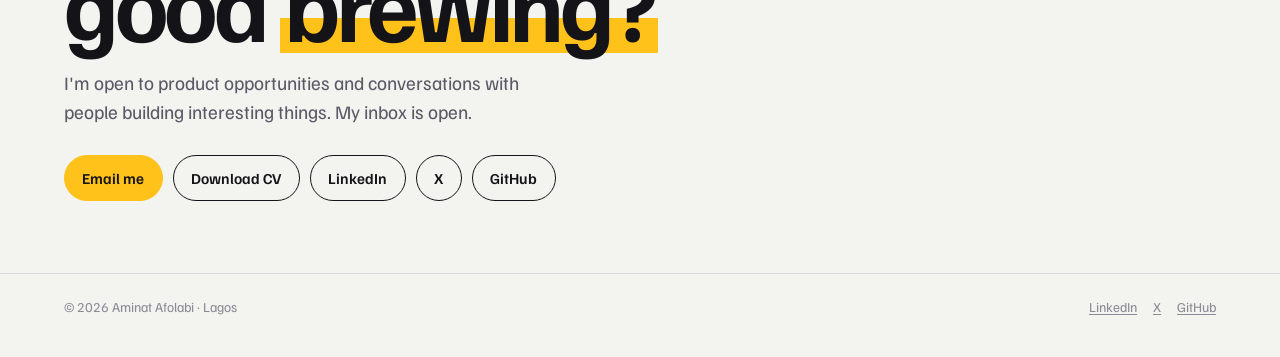
==== commit 2be1fca3: "analytics track fix" ====
--- a/index.html
+++ b/index.html
@@ -28,6 +28,7 @@
 <link rel="preload" href="fonts/familjen.woff2" as="font" type="font/woff2" crossorigin>
 <link rel="stylesheet" href="styles.css">
 <script>document.documentElement.classList.add('js')</script>
+<script async src="https://www.sabilytics.com/script.js" data-site="fq1wqhvx4m2n" data-domain="theafolabiamina.com"></script>
 </head>
 <body>
 <a class="skip" href="#main">Skip to content</a>
@@ -315,8 +316,8 @@
       <button type="button" class="kw-pause" aria-pressed="false" hidden><span class="kw-pause-ico" aria-hidden="true"></span><span class="kw-pause-txt">Pause</span></button>
     </div>
   </div>
-  <div class="kw-reels"><div class="kw-reel kw-reel-1"><div class="kw-track"><ul class="kw-set" aria-label="Recommendations and awards"><li class="kw-item" data-id="abdulquddus"><button type="button" class="kw-card kw-rec kw-tone-cream" aria-haspopup="dialog" aria-label="Recommendation from Abdulquddus A.. Open"><span class="kw-qmark" aria-hidden="true">“</span><span class="kw-quote">You’re one of the best PMs I’ve ever worked with. Great vibes, great energy, an amazing work ethic, and, above all, a genuinely good person.</span><span class="kw-who"><img src="img/hs-abdulquddus.webp" width="240" height="240" alt="" fetchpriority="low" decoding="async"><span><b>Abdulquddus A.</b><small>Senior Product Designer, Conclase</small></span></span></button></li><li class="kw-item" data-id="staff-of-quarter"><button type="button" class="kw-card kw-photo" aria-haspopup="dialog" aria-label="Staff of the Quarter, Q2 2026. Open"><span class="kw-ph"><img src="img/award-eotq.webp" width="800" height="800" alt="" fetchpriority="low" decoding="async"></span><span class="kw-ph-txt"><span class="kw-src mono">Award · Conclase</span><b>Staff of the Quarter, Q2 2026</b><small>StacStart</small></span></button></li><li class="kw-item" data-id="lekan"><button type="button" class="kw-card kw-rec kw-tone-lilac" aria-haspopup="dialog" aria-label="Recommendation from Lekan Olaoye. Open"><span class="kw-qmark" aria-hidden="true">“</span><span class="kw-quote">One thing I appreciate about working with Aminat is how she approaches problems. I think her software engineering background is what gives her that systems-thinking mindset that makes her constantly consider how different parts of a product fit together rather than focusing only on the feature in front of her. I believe she’d be a great addition to any product team.</span><span class="kw-who"><img src="img/hs-lekan.webp" width="240" height="240" alt="" fetchpriority="low" decoding="async"><span><b>Lekan Olaoye</b><small>Software Engineer, DebtRecuva</small></span></span></button></li><li class="kw-item" data-id="habeeb"><button type="button" class="kw-card kw-rec kw-tone-butter" aria-haspopup="dialog" aria-label="Recommendation from Habeeb Ajibola. Open"><span class="kw-qmark" aria-hidden="true">“</span><span class="kw-quote">Aminat is an exceptional product manager whose strong leadership and deep domain expertise make her an invaluable asset to any team. Having worked alongside her, I consistently admired her high energy, resilience in tackling complex challenges, and natural charisma. She is a dedicated professional who takes full ownership of her work, and any organization would be fortunate to have her on board.</span><span class="kw-who"><img src="img/hs-habeeb.webp" width="240" height="240" alt="" fetchpriority="low" decoding="async"><span><b>Habeeb Ajibola</b><small>Community Manager, Conclase and Web3Afrika</small></span></span></button></li><li class="kw-item" data-id="abimbola"><button type="button" class="kw-card kw-rec kw-tone-cream" aria-haspopup="dialog" aria-label="Recommendation from Abimbola Adeoye. Open"><span class="kw-qmark" aria-hidden="true">“</span><span class="kw-quote">Aminat is very good and hardworking product manager, she pays attention to the very little and important details, she&#x27;s prompt, she&#x27;s attentive and always willing to listen and assist where necessary. I enjoy working with her.</span><span class="kw-who"><img src="img/hs-abimbola.webp" width="240" height="240" alt="" fetchpriority="low" decoding="async"><span><b>Abimbola Adeoye</b><small>Business Development Lead, Conclase</small></span></span></button></li><li class="kw-item" data-id="alat-runner-up"><button type="button" class="kw-card kw-award" aria-haspopup="dialog" aria-label="Runner-up at the ALAT by Wema Buildathon 2026, for Nevara. Open"><span class="kw-src mono">Award</span><span class="kw-award-big">2nd place</span><b>ALAT by Wema Buildathon 2026</b><small>For Nevara, built on ALATPay</small></button></li></ul><ul class="kw-set kw-dup" aria-hidden="true"><li class="kw-item" data-id="abdulquddus"><button type="button" class="kw-card kw-rec kw-tone-cream" aria-haspopup="dialog" aria-label="Recommendation from Abdulquddus A.. Open" tabindex="-1"><span class="kw-qmark" aria-hidden="true">“</span><span class="kw-quote">You’re one of the best PMs I’ve ever worked with. Great vibes, great energy, an amazing work ethic, and, above all, a genuinely good person.</span><span class="kw-who"><img src="img/hs-abdulquddus.webp" width="240" height="240" alt="" fetchpriority="low" decoding="async"><span><b>Abdulquddus A.</b><small>Senior Product Designer, Conclase</small></span></span></button></li><li class="kw-item" data-id="staff-of-quarter"><button type="button" class="kw-card kw-photo" aria-haspopup="dialog" aria-label="Staff of the Quarter, Q2 2026. Open" tabindex="-1"><span class="kw-ph"><img src="img/award-eotq.webp" width="800" height="800" alt="" fetchpriority="low" decoding="async"></span><span class="kw-ph-txt"><span class="kw-src mono">Award · Conclase</span><b>Staff of the Quarter, Q2 2026</b><small>StacStart</small></span></button></li><li class="kw-item" data-id="lekan"><button type="button" class="kw-card kw-rec kw-tone-lilac" aria-haspopup="dialog" aria-label="Recommendation from Lekan Olaoye. Open" tabindex="-1"><span class="kw-qmark" aria-hidden="true">“</span><span class="kw-quote">One thing I appreciate about working with Aminat is how she approaches problems. I think her software engineering background is what gives her that systems-thinking mindset that makes her constantly consider how different parts of a product fit together rather than focusing only on the feature in front of her. I believe she’d be a great addition to any product team.</span><span class="kw-who"><img src="img/hs-lekan.webp" width="240" height="240" alt="" fetchpriority="low" decoding="async"><span><b>Lekan Olaoye</b><small>Software Engineer, DebtRecuva</small></span></span></button></li><li class="kw-item" data-id="habeeb"><button type="button" class="kw-card kw-rec kw-tone-butter" aria-haspopup="dialog" aria-label="Recommendation from Habeeb Ajibola. Open" tabindex="-1"><span class="kw-qmark" aria-hidden="true">“</span><span class="kw-quote">Aminat is an exceptional product manager whose strong leadership and deep domain expertise make her an invaluable asset to any team. Having worked alongside her, I consistently admired her high energy, resilience in tackling complex challenges, and natural charisma. She is a dedicated professional who takes full ownership of her work, and any organization would be fortunate to have her on board.</span><span class="kw-who"><img src="img/hs-habeeb.webp" width="240" height="240" alt="" fetchpriority="low" decoding="async"><span><b>Habeeb Ajibola</b><small>Community Manager, Conclase and Web3Afrika</small></span></span></button></li><li class="kw-item" data-id="abimbola"><button type="button" class="kw-card kw-rec kw-tone-cream" aria-haspopup="dialog" aria-label="Recommendation from Abimbola Adeoye. Open" tabindex="-1"><span class="kw-qmark" aria-hidden="true">“</span><span class="kw-quote">Aminat is very good and hardworking product manager, she pays attention to the very little and important details, she&#x27;s prompt, she&#x27;s attentive and always willing to listen and assist where necessary. I enjoy working with her.</span><span class="kw-who"><img src="img/hs-abimbola.webp" width="240" height="240" alt="" fetchpriority="low" decoding="async"><span><b>Abimbola Adeoye</b><small>Business Development Lead, Conclase</small></span></span></button></li><li class="kw-item" data-id="alat-runner-up"><button type="button" class="kw-card kw-award" aria-haspopup="dialog" aria-label="Runner-up at the ALAT by Wema Buildathon 2026, for Nevara. Open" tabindex="-1"><span class="kw-src mono">Award</span><span class="kw-award-big">2nd place</span><b>ALAT by Wema Buildathon 2026</b><small>For Nevara, built on ALATPay</small></button></li></ul></div></div><div class="kw-reel kw-reel-2"><div class="kw-track"><ul class="kw-set" aria-label="Messages and mentions"><li class="kw-item" data-id="google-devs"><button type="button" class="kw-card kw-receipt kw-wide" aria-haspopup="dialog" aria-label="LinkedIn message: Google for Developers, on volunteering for CareerFest during my exams. Open"><span class="kw-shot"><img src="img/kw-google.webp" width="1080" height="413" alt="" fetchpriority="low" decoding="async"></span><span class="kw-cap">Google for Developers, on volunteering for CareerFest during my exams</span></button></li><li class="kw-item" data-id="demo-day"><button type="button" class="kw-card kw-receipt" aria-haspopup="dialog" aria-label="WhatsApp message: The Conclase team, after my product demo at launch. Open"><span class="kw-shot"><img src="img/kw-demo.webp" width="992" height="1280" alt="" fetchpriority="low" decoding="async"></span><span class="kw-cap">The Conclase team, after my product demo at launch</span></button></li><li class="kw-item" data-id="medium-feature"><button type="button" class="kw-card kw-receipt" aria-haspopup="dialog" aria-label="Medium message: Featured in GDG on Campus Unilorin’s CareerFest story. Open"><span class="kw-shot"><img src="img/kw-medium.webp" width="832" height="1280" alt="" fetchpriority="low" decoding="async"></span><span class="kw-cap">Featured in GDG on Campus Unilorin’s CareerFest story</span></button></li><li class="kw-item" data-id="gdsc-sponsor"><button type="button" class="kw-card kw-receipt" aria-haspopup="dialog" aria-label="WhatsApp message: The GDG team when I landed a UAC Foods sponsorship for CareerFest ’25. Open"><span class="kw-shot"><img src="img/kw-gdsc.webp" width="1080" height="1177" alt="" fetchpriority="low" decoding="async"></span><span class="kw-cap">The GDG team when I landed a UAC Foods sponsorship for CareerFest ’25</span></button></li><li class="kw-item" data-id="abdullahi"><button type="button" class="kw-card kw-receipt kw-wide" aria-haspopup="dialog" aria-label="WhatsApp message: A message from a student after CareerFest. Open"><span class="kw-shot"><img src="img/kw-abdullahi.webp" width="1080" height="477" alt="" fetchpriority="low" decoding="async"></span><span class="kw-cap">A message from a student after CareerFest</span></button></li><li class="kw-item" data-id="abimbola-chat"><button type="button" class="kw-card kw-receipt" aria-haspopup="dialog" aria-label="WhatsApp message: Abimbola, after the team delivered within the timeframe. Open"><span class="kw-shot"><img src="img/kw-abimbola.webp" width="1078" height="1280" alt="" fetchpriority="low" decoding="async"></span><span class="kw-cap">Abimbola, after the team delivered within the timeframe</span></button></li></ul><ul class="kw-set kw-dup" aria-hidden="true"><li class="kw-item" data-id="google-devs"><button type="button" class="kw-card kw-receipt kw-wide" aria-haspopup="dialog" aria-label="LinkedIn message: Google for Developers, on volunteering for CareerFest during my exams. Open" tabindex="-1"><span class="kw-shot"><img src="img/kw-google.webp" width="1080" height="413" alt="" fetchpriority="low" decoding="async"></span><span class="kw-cap">Google for Developers, on volunteering for CareerFest during my exams</span></button></li><li class="kw-item" data-id="demo-day"><button type="button" class="kw-card kw-receipt" aria-haspopup="dialog" aria-label="WhatsApp message: The Conclase team, after my product demo at launch. Open" tabindex="-1"><span class="kw-shot"><img src="img/kw-demo.webp" width="992" height="1280" alt="" fetchpriority="low" decoding="async"></span><span class="kw-cap">The Conclase team, after my product demo at launch</span></button></li><li class="kw-item" data-id="medium-feature"><button type="button" class="kw-card kw-receipt" aria-haspopup="dialog" aria-label="Medium message: Featured in GDG on Campus Unilorin’s CareerFest story. Open" tabindex="-1"><span class="kw-shot"><img src="img/kw-medium.webp" width="832" height="1280" alt="" fetchpriority="low" decoding="async"></span><span class="kw-cap">Featured in GDG on Campus Unilorin’s CareerFest story</span></button></li><li class="kw-item" data-id="gdsc-sponsor"><button type="button" class="kw-card kw-receipt" aria-haspopup="dialog" aria-label="WhatsApp message: The GDG team when I landed a UAC Foods sponsorship for CareerFest ’25. Open" tabindex="-1"><span class="kw-shot"><img src="img/kw-gdsc.webp" width="1080" height="1177" alt="" fetchpriority="low" decoding="async"></span><span class="kw-cap">The GDG team when I landed a UAC Foods sponsorship for CareerFest ’25</span></button></li><li class="kw-item" data-id="abdullahi"><button type="button" class="kw-card kw-receipt kw-wide" aria-haspopup="dialog" aria-label="WhatsApp message: A message from a student after CareerFest. Open" tabindex="-1"><span class="kw-shot"><img src="img/kw-abdullahi.webp" width="1080" height="477" alt="" fetchpriority="low" decoding="async"></span><span class="kw-cap">A message from a student after CareerFest</span></button></li><li class="kw-item" data-id="abimbola-chat"><button type="button" class="kw-card kw-receipt" aria-haspopup="dialog" aria-label="WhatsApp message: Abimbola, after the team delivered within the timeframe. Open" tabindex="-1"><span class="kw-shot"><img src="img/kw-abimbola.webp" width="1078" height="1280" alt="" fetchpriority="low" decoding="async"></span><span class="kw-cap">Abimbola, after the team delivered within the timeframe</span></button></li></ul></div></div></div>
-  <script type="application/json" id="kw-data">[{"id": "abdulquddus", "type": "recommendation", "author": "Abdulquddus A.", "role": "Senior Product Designer, Conclase", "photo": "img/hs-abdulquddus.webp", "platform": "LinkedIn", "image": "", "w": 0, "h": 0, "text": "You’re one of the best PMs I’ve ever worked with. Great vibes, great energy, an amazing work ethic, and, above all, a genuinely good person.", "caption": "", "url": "https://www.linkedin.com/in/aminat-afolabi", "url_label": "See my LinkedIn", "line": 1, "at": 0.07, "tilt": -3, "paper": "cream"}, {"id": "staff-of-quarter", "type": "photo", "author": "Conclase", "role": "StacStart", "photo": "", "platform": "LinkedIn", "image": "img/award-eotq.webp", "w": 800, "h": 800, "text": "", "caption": "Staff of the Quarter, Q2 2026", "url": "https://www.linkedin.com/posts/congratulations-to-our-very-own-aminat-afolabi-share-7490700679850840065-V4oe/", "url_label": "See the post on LinkedIn", "line": 1, "at": 0.235, "tilt": 2.5, "paper": ""}, {"id": "lekan", "type": "recommendation", "author": "Lekan Olaoye", "role": "Software Engineer, DebtRecuva", "photo": "img/hs-lekan.webp", "platform": "LinkedIn", "image": "", "w": 0, "h": 0, "text": "One thing I appreciate about working with Aminat is how she approaches problems. I think her software engineering background is what gives her that systems-thinking mindset that makes her constantly consider how different parts of a product fit together rather than focusing only on the feature in front of her. I believe she’d be a great addition to any product team.", "caption": "", "url": "https://www.linkedin.com/in/aminat-afolabi", "url_label": "See my LinkedIn", "line": 1, "at": 0.59, "tilt": 2, "paper": "lilac"}, {"id": "habeeb", "type": "recommendation", "author": "Habeeb Ajibola", "role": "Community Manager, Conclase and Web3Afrika", "photo": "img/hs-habeeb.webp", "platform": "LinkedIn", "image": "", "w": 0, "h": 0, "text": "Aminat is an exceptional product manager whose strong leadership and deep domain expertise make her an invaluable asset to any team. Having worked alongside her, I consistently admired her high energy, resilience in tackling complex challenges, and natural charisma. She is a dedicated professional who takes full ownership of her work, and any organization would be fortunate to have her on board.", "caption": "", "url": "https://www.linkedin.com/in/aminat-afolabi", "url_label": "See my LinkedIn", "line": 1, "at": 0.93, "tilt": 3, "paper": "butter"}, {"id": "abimbola", "type": "recommendation", "author": "Abimbola Adeoye", "role": "Business Development Lead, Conclase", "photo": "img/hs-abimbola.webp", "platform": "LinkedIn", "image": "", "w": 0, "h": 0, "text": "Aminat is very good and hardworking product manager, she pays attention to the very little and important details, she's prompt, she's attentive and always willing to listen and assist where necessary. I enjoy working with her.", "caption": "", "url": "https://www.linkedin.com/in/aminat-afolabi", "url_label": "See my LinkedIn", "line": 2, "at": 0.25, "tilt": -2.5, "paper": "cream"}, {"id": "alat-runner-up", "type": "award", "author": "ALAT by Wema Buildathon 2026", "role": "For Nevara, built on ALATPay", "photo": "", "platform": "", "image": "", "w": 0, "h": 0, "text": "2nd place", "caption": "Runner-up at the ALAT by Wema Buildathon 2026, for Nevara", "url": "work/nevara.html", "url_label": "Read the Nevara case study", "line": 2, "at": 0.925, "tilt": -3, "paper": ""}, {"id": "google-devs", "type": "screenshot", "author": "Google for Developers", "role": "", "photo": "", "platform": "LinkedIn", "image": "img/kw-google.webp", "w": 1080, "h": 413, "text": "", "caption": "Google for Developers, on volunteering for CareerFest during my exams", "url": "https://lnkd.in/p/eYm2sbQe", "url_label": "See the comment on LinkedIn", "line": 1, "at": 0.41, "tilt": -1.5, "paper": ""}, {"id": "demo-day", "type": "screenshot", "author": "The Conclase team", "role": "Conclase", "photo": "", "platform": "WhatsApp", "image": "img/kw-demo.webp", "w": 992, "h": 1280, "text": "", "caption": "The Conclase team, after my product demo at launch", "url": "", "url_label": "", "line": 1, "at": 0.765, "tilt": -2.5, "paper": ""}, {"id": "medium-feature", "type": "screenshot", "author": "GDG on Campus Unilorin", "role": "", "photo": "", "platform": "Medium", "image": "img/kw-medium.webp", "w": 832, "h": 1280, "text": "", "caption": "Featured in GDG on Campus Unilorin’s CareerFest story", "url": "https://medium.com/@unilorindsc/future-ready-students-at-the-forefront-the-story-ed199376cdba", "url_label": "Read the full article", "line": 2, "at": 0.08, "tilt": 2, "paper": ""}, {"id": "gdsc-sponsor", "type": "screenshot", "author": "GDG on Campus Unilorin team", "role": "", "photo": "", "platform": "WhatsApp", "image": "img/kw-gdsc.webp", "w": 1080, "h": 1177, "text": "", "caption": "The GDG team when I landed a UAC Foods sponsorship for CareerFest ’25", "url": "", "url_label": "", "line": 2, "at": 0.42, "tilt": 1.5, "paper": ""}, {"id": "abdullahi", "type": "screenshot", "author": "Abdullahi", "role": "Biochemistry student, 400 level", "photo": "", "platform": "WhatsApp", "image": "img/kw-abdullahi.webp", "w": 1080, "h": 477, "text": "", "caption": "A message from a student after CareerFest", "url": "", "url_label": "", "line": 2, "at": 0.585, "tilt": -2, "paper": ""}, {"id": "abimbola-chat", "type": "screenshot", "author": "Abimbola", "role": "Conclase", "photo": "", "platform": "WhatsApp", "image": "img/kw-abimbola.webp", "w": 1078, "h": 1280, "text": "", "caption": "Abimbola, after the team delivered within the timeframe", "url": "", "url_label": "", "line": 2, "at": 0.755, "tilt": 2.5, "paper": ""}]</script>
+  <div class="kw-reels"><div class="kw-reel kw-reel-1"><div class="kw-track"><ul class="kw-set" aria-label="Recommendations and awards"><li class="kw-item" data-id="abdulquddus"><button type="button" class="kw-card kw-rec kw-tone-cream" aria-haspopup="dialog" aria-label="Recommendation from Abdulquddus A.. Open"><span class="kw-qmark" aria-hidden="true">“</span><span class="kw-quote">You’re one of the best PMs I’ve ever worked with. Great vibes, great energy, an amazing work ethic, and, above all, a genuinely good person.</span><span class="kw-who"><img src="img/hs-abdulquddus.webp" width="240" height="240" alt="" fetchpriority="low" decoding="async"><span><b>Abdulquddus A.</b><small>Senior Product Designer, Conclase</small></span></span></button></li><li class="kw-item" data-id="staff-of-quarter"><button type="button" class="kw-card kw-photo" aria-haspopup="dialog" aria-label="Staff of the Quarter, Q2 2026. Open"><span class="kw-ph"><img src="img/award-eotq.webp" width="800" height="800" alt="" fetchpriority="low" decoding="async"></span><span class="kw-ph-txt"><span class="kw-src mono">Award · Conclase</span><b>Staff of the Quarter, Q2 2026</b><small>StacStart</small></span></button></li><li class="kw-item" data-id="lekan"><button type="button" class="kw-card kw-rec kw-tone-lilac" aria-haspopup="dialog" aria-label="Recommendation from Lekan Olaoye. Open"><span class="kw-qmark" aria-hidden="true">“</span><span class="kw-quote">One thing I appreciate about working with Aminat is how she approaches problems. I think her software engineering background is what gives her that systems-thinking mindset that makes her constantly consider how different parts of a product fit together rather than focusing only on the feature in front of her. I believe she’d be a great addition to any product team.</span><span class="kw-who"><img src="img/hs-lekan.webp" width="240" height="240" alt="" fetchpriority="low" decoding="async"><span><b>Lekan Olaoye</b><small>Software Engineer, DebtRecuva</small></span></span></button></li><li class="kw-item" data-id="olaoluwa"><button type="button" class="kw-card kw-rec kw-tone-cream" aria-haspopup="dialog" aria-label="Recommendation from Olaoluwa Adesakin. Open"><span class="kw-qmark" aria-hidden="true">“</span><span class="kw-quote">Few people make a team better just by being in the room, Aminat is one of them. She consistently elevated every project we worked on, from early brainstorms to final delivery. I could always count on her to follow through, even during short deadlines.</span><span class="kw-who"><img src="img/hs-olaoluwa.webp" width="240" height="240" alt="" fetchpriority="low" decoding="async"><span><b>Olaoluwa Adesakin</b><small>Head of Marketing Operations, Conclase</small></span></span></button></li><li class="kw-item" data-id="habeeb"><button type="button" class="kw-card kw-rec kw-tone-butter" aria-haspopup="dialog" aria-label="Recommendation from Habeeb Ajibola. Open"><span class="kw-qmark" aria-hidden="true">“</span><span class="kw-quote">Aminat is an exceptional product manager whose strong leadership and deep domain expertise make her an invaluable asset to any team. Having worked alongside her, I consistently admired her high energy, resilience in tackling complex challenges, and natural charisma. She is a dedicated professional who takes full ownership of her work, and any organization would be fortunate to have her on board.</span><span class="kw-who"><img src="img/hs-habeeb.webp" width="240" height="240" alt="" fetchpriority="low" decoding="async"><span><b>Habeeb Ajibola</b><small>Community Manager, Conclase and Web3Afrika</small></span></span></button></li><li class="kw-item" data-id="saka"><button type="button" class="kw-card kw-rec kw-tone-lilac" aria-haspopup="dialog" aria-label="Recommendation from Saka Jamiu. Open"><span class="kw-qmark" aria-hidden="true">“</span><span class="kw-quote">I had the pleasure of working with her, and I can confidently attest to her exceptional work ethic, professionalism, and dedication to excellence. She is a highly dependable and results-driven Product Owner who consistently demonstrates strong ownership, attention to detail, and a genuine commitment to delivering value. Her ability to communicate effectively, collaborate across teams, and balance business objectives with user needs makes her a valuable asset to any organization.</span><span class="kw-who"><img src="img/hs-saka.webp" width="240" height="240" alt="" fetchpriority="low" decoding="async"><span><b>Saka Jamiu</b><small>Senior Software Engineer, FCMB and Conclase</small></span></span></button></li><li class="kw-item" data-id="abimbola"><button type="button" class="kw-card kw-rec kw-tone-cream" aria-haspopup="dialog" aria-label="Recommendation from Abimbola Adeoye. Open"><span class="kw-qmark" aria-hidden="true">“</span><span class="kw-quote">Aminat is very good and hardworking product manager, she pays attention to the very little and important details, she&#x27;s prompt, she&#x27;s attentive and always willing to listen and assist where necessary. I enjoy working with her.</span><span class="kw-who"><img src="img/hs-abimbola.webp" width="240" height="240" alt="" fetchpriority="low" decoding="async"><span><b>Abimbola Adeoye</b><small>Business Development Lead, Conclase</small></span></span></button></li><li class="kw-item" data-id="alat-runner-up"><button type="button" class="kw-card kw-award" aria-haspopup="dialog" aria-label="Runner-up at the ALAT by Wema Buildathon 2026, for Nevara. Open"><span class="kw-src mono">Award</span><span class="kw-award-big">2nd place</span><b>ALAT by Wema Buildathon 2026</b><small>For Nevara, built on ALATPay</small></button></li></ul><ul class="kw-set kw-dup" aria-hidden="true"><li class="kw-item" data-id="abdulquddus"><button type="button" class="kw-card kw-rec kw-tone-cream" aria-haspopup="dialog" aria-label="Recommendation from Abdulquddus A.. Open" tabindex="-1"><span class="kw-qmark" aria-hidden="true">“</span><span class="kw-quote">You’re one of the best PMs I’ve ever worked with. Great vibes, great energy, an amazing work ethic, and, above all, a genuinely good person.</span><span class="kw-who"><img src="img/hs-abdulquddus.webp" width="240" height="240" alt="" fetchpriority="low" decoding="async"><span><b>Abdulquddus A.</b><small>Senior Product Designer, Conclase</small></span></span></button></li><li class="kw-item" data-id="staff-of-quarter"><button type="button" class="kw-card kw-photo" aria-haspopup="dialog" aria-label="Staff of the Quarter, Q2 2026. Open" tabindex="-1"><span class="kw-ph"><img src="img/award-eotq.webp" width="800" height="800" alt="" fetchpriority="low" decoding="async"></span><span class="kw-ph-txt"><span class="kw-src mono">Award · Conclase</span><b>Staff of the Quarter, Q2 2026</b><small>StacStart</small></span></button></li><li class="kw-item" data-id="lekan"><button type="button" class="kw-card kw-rec kw-tone-lilac" aria-haspopup="dialog" aria-label="Recommendation from Lekan Olaoye. Open" tabindex="-1"><span class="kw-qmark" aria-hidden="true">“</span><span class="kw-quote">One thing I appreciate about working with Aminat is how she approaches problems. I think her software engineering background is what gives her that systems-thinking mindset that makes her constantly consider how different parts of a product fit together rather than focusing only on the feature in front of her. I believe she’d be a great addition to any product team.</span><span class="kw-who"><img src="img/hs-lekan.webp" width="240" height="240" alt="" fetchpriority="low" decoding="async"><span><b>Lekan Olaoye</b><small>Software Engineer, DebtRecuva</small></span></span></button></li><li class="kw-item" data-id="olaoluwa"><button type="button" class="kw-card kw-rec kw-tone-cream" aria-haspopup="dialog" aria-label="Recommendation from Olaoluwa Adesakin. Open" tabindex="-1"><span class="kw-qmark" aria-hidden="true">“</span><span class="kw-quote">Few people make a team better just by being in the room, Aminat is one of them. She consistently elevated every project we worked on, from early brainstorms to final delivery. I could always count on her to follow through, even during short deadlines.</span><span class="kw-who"><img src="img/hs-olaoluwa.webp" width="240" height="240" alt="" fetchpriority="low" decoding="async"><span><b>Olaoluwa Adesakin</b><small>Head of Marketing Operations, Conclase</small></span></span></button></li><li class="kw-item" data-id="habeeb"><button type="button" class="kw-card kw-rec kw-tone-butter" aria-haspopup="dialog" aria-label="Recommendation from Habeeb Ajibola. Open" tabindex="-1"><span class="kw-qmark" aria-hidden="true">“</span><span class="kw-quote">Aminat is an exceptional product manager whose strong leadership and deep domain expertise make her an invaluable asset to any team. Having worked alongside her, I consistently admired her high energy, resilience in tackling complex challenges, and natural charisma. She is a dedicated professional who takes full ownership of her work, and any organization would be fortunate to have her on board.</span><span class="kw-who"><img src="img/hs-habeeb.webp" width="240" height="240" alt="" fetchpriority="low" decoding="async"><span><b>Habeeb Ajibola</b><small>Community Manager, Conclase and Web3Afrika</small></span></span></button></li><li class="kw-item" data-id="saka"><button type="button" class="kw-card kw-rec kw-tone-lilac" aria-haspopup="dialog" aria-label="Recommendation from Saka Jamiu. Open" tabindex="-1"><span class="kw-qmark" aria-hidden="true">“</span><span class="kw-quote">I had the pleasure of working with her, and I can confidently attest to her exceptional work ethic, professionalism, and dedication to excellence. She is a highly dependable and results-driven Product Owner who consistently demonstrates strong ownership, attention to detail, and a genuine commitment to delivering value. Her ability to communicate effectively, collaborate across teams, and balance business objectives with user needs makes her a valuable asset to any organization.</span><span class="kw-who"><img src="img/hs-saka.webp" width="240" height="240" alt="" fetchpriority="low" decoding="async"><span><b>Saka Jamiu</b><small>Senior Software Engineer, FCMB and Conclase</small></span></span></button></li><li class="kw-item" data-id="abimbola"><button type="button" class="kw-card kw-rec kw-tone-cream" aria-haspopup="dialog" aria-label="Recommendation from Abimbola Adeoye. Open" tabindex="-1"><span class="kw-qmark" aria-hidden="true">“</span><span class="kw-quote">Aminat is very good and hardworking product manager, she pays attention to the very little and important details, she&#x27;s prompt, she&#x27;s attentive and always willing to listen and assist where necessary. I enjoy working with her.</span><span class="kw-who"><img src="img/hs-abimbola.webp" width="240" height="240" alt="" fetchpriority="low" decoding="async"><span><b>Abimbola Adeoye</b><small>Business Development Lead, Conclase</small></span></span></button></li><li class="kw-item" data-id="alat-runner-up"><button type="button" class="kw-card kw-award" aria-haspopup="dialog" aria-label="Runner-up at the ALAT by Wema Buildathon 2026, for Nevara. Open" tabindex="-1"><span class="kw-src mono">Award</span><span class="kw-award-big">2nd place</span><b>ALAT by Wema Buildathon 2026</b><small>For Nevara, built on ALATPay</small></button></li></ul></div></div><div class="kw-reel kw-reel-2"><div class="kw-track"><ul class="kw-set" aria-label="Messages and mentions"><li class="kw-item" data-id="google-devs"><button type="button" class="kw-card kw-receipt kw-wide" aria-haspopup="dialog" aria-label="LinkedIn message: Google for Developers, on volunteering for CareerFest during my exams. Open"><span class="kw-shot"><img src="img/kw-google.webp" width="1080" height="413" alt="" fetchpriority="low" decoding="async"></span><span class="kw-cap">Google for Developers, on volunteering for CareerFest during my exams</span></button></li><li class="kw-item" data-id="demo-day"><button type="button" class="kw-card kw-receipt" aria-haspopup="dialog" aria-label="WhatsApp message: The Conclase team, after my product demo at launch. Open"><span class="kw-shot"><img src="img/kw-demo.webp" width="992" height="1280" alt="" fetchpriority="low" decoding="async"></span><span class="kw-cap">The Conclase team, after my product demo at launch</span></button></li><li class="kw-item" data-id="medium-feature"><button type="button" class="kw-card kw-receipt" aria-haspopup="dialog" aria-label="Medium message: Featured in GDG on Campus Unilorin’s CareerFest story. Open"><span class="kw-shot"><img src="img/kw-medium.webp" width="832" height="1280" alt="" fetchpriority="low" decoding="async"></span><span class="kw-cap">Featured in GDG on Campus Unilorin’s CareerFest story</span></button></li><li class="kw-item" data-id="gdsc-sponsor"><button type="button" class="kw-card kw-receipt" aria-haspopup="dialog" aria-label="WhatsApp message: The GDG team when I landed a UAC Foods sponsorship for CareerFest ’25. Open"><span class="kw-shot"><img src="img/kw-gdsc.webp" width="1080" height="1177" alt="" fetchpriority="low" decoding="async"></span><span class="kw-cap">The GDG team when I landed a UAC Foods sponsorship for CareerFest ’25</span></button></li><li class="kw-item" data-id="abdullahi"><button type="button" class="kw-card kw-receipt kw-wide" aria-haspopup="dialog" aria-label="WhatsApp message: A message from a student after CareerFest. Open"><span class="kw-shot"><img src="img/kw-abdullahi.webp" width="1080" height="477" alt="" fetchpriority="low" decoding="async"></span><span class="kw-cap">A message from a student after CareerFest</span></button></li><li class="kw-item" data-id="abimbola-chat"><button type="button" class="kw-card kw-receipt" aria-haspopup="dialog" aria-label="WhatsApp message: Abimbola, after the team delivered within the timeframe. Open"><span class="kw-shot"><img src="img/kw-abimbola.webp" width="1078" height="1280" alt="" fetchpriority="low" decoding="async"></span><span class="kw-cap">Abimbola, after the team delivered within the timeframe</span></button></li></ul><ul class="kw-set kw-dup" aria-hidden="true"><li class="kw-item" data-id="google-devs"><button type="button" class="kw-card kw-receipt kw-wide" aria-haspopup="dialog" aria-label="LinkedIn message: Google for Developers, on volunteering for CareerFest during my exams. Open" tabindex="-1"><span class="kw-shot"><img src="img/kw-google.webp" width="1080" height="413" alt="" fetchpriority="low" decoding="async"></span><span class="kw-cap">Google for Developers, on volunteering for CareerFest during my exams</span></button></li><li class="kw-item" data-id="demo-day"><button type="button" class="kw-card kw-receipt" aria-haspopup="dialog" aria-label="WhatsApp message: The Conclase team, after my product demo at launch. Open" tabindex="-1"><span class="kw-shot"><img src="img/kw-demo.webp" width="992" height="1280" alt="" fetchpriority="low" decoding="async"></span><span class="kw-cap">The Conclase team, after my product demo at launch</span></button></li><li class="kw-item" data-id="medium-feature"><button type="button" class="kw-card kw-receipt" aria-haspopup="dialog" aria-label="Medium message: Featured in GDG on Campus Unilorin’s CareerFest story. Open" tabindex="-1"><span class="kw-shot"><img src="img/kw-medium.webp" width="832" height="1280" alt="" fetchpriority="low" decoding="async"></span><span class="kw-cap">Featured in GDG on Campus Unilorin’s CareerFest story</span></button></li><li class="kw-item" data-id="gdsc-sponsor"><button type="button" class="kw-card kw-receipt" aria-haspopup="dialog" aria-label="WhatsApp message: The GDG team when I landed a UAC Foods sponsorship for CareerFest ’25. Open" tabindex="-1"><span class="kw-shot"><img src="img/kw-gdsc.webp" width="1080" height="1177" alt="" fetchpriority="low" decoding="async"></span><span class="kw-cap">The GDG team when I landed a UAC Foods sponsorship for CareerFest ’25</span></button></li><li class="kw-item" data-id="abdullahi"><button type="button" class="kw-card kw-receipt kw-wide" aria-haspopup="dialog" aria-label="WhatsApp message: A message from a student after CareerFest. Open" tabindex="-1"><span class="kw-shot"><img src="img/kw-abdullahi.webp" width="1080" height="477" alt="" fetchpriority="low" decoding="async"></span><span class="kw-cap">A message from a student after CareerFest</span></button></li><li class="kw-item" data-id="abimbola-chat"><button type="button" class="kw-card kw-receipt" aria-haspopup="dialog" aria-label="WhatsApp message: Abimbola, after the team delivered within the timeframe. Open" tabindex="-1"><span class="kw-shot"><img src="img/kw-abimbola.webp" width="1078" height="1280" alt="" fetchpriority="low" decoding="async"></span><span class="kw-cap">Abimbola, after the team delivered within the timeframe</span></button></li></ul></div></div></div>
+  <script type="application/json" id="kw-data">[{"id": "abdulquddus", "type": "recommendation", "author": "Abdulquddus A.", "role": "Senior Product Designer, Conclase", "photo": "img/hs-abdulquddus.webp", "platform": "LinkedIn", "image": "", "w": 0, "h": 0, "text": "You’re one of the best PMs I’ve ever worked with. Great vibes, great energy, an amazing work ethic, and, above all, a genuinely good person.", "caption": "", "url": "https://www.linkedin.com/in/aminat-afolabi", "url_label": "See my LinkedIn", "line": 1, "at": 0.07, "tilt": -3, "paper": "cream"}, {"id": "staff-of-quarter", "type": "photo", "author": "Conclase", "role": "StacStart", "photo": "", "platform": "LinkedIn", "image": "img/award-eotq.webp", "w": 800, "h": 800, "text": "", "caption": "Staff of the Quarter, Q2 2026", "url": "https://www.linkedin.com/posts/congratulations-to-our-very-own-aminat-afolabi-share-7490700679850840065-V4oe/", "url_label": "See the post on LinkedIn", "line": 1, "at": 0.235, "tilt": 2.5, "paper": ""}, {"id": "lekan", "type": "recommendation", "author": "Lekan Olaoye", "role": "Software Engineer, DebtRecuva", "photo": "img/hs-lekan.webp", "platform": "LinkedIn", "image": "", "w": 0, "h": 0, "text": "One thing I appreciate about working with Aminat is how she approaches problems. I think her software engineering background is what gives her that systems-thinking mindset that makes her constantly consider how different parts of a product fit together rather than focusing only on the feature in front of her. I believe she’d be a great addition to any product team.", "caption": "", "url": "https://www.linkedin.com/in/aminat-afolabi", "url_label": "See my LinkedIn", "line": 1, "at": 0.59, "tilt": 2, "paper": "lilac"}, {"id": "olaoluwa", "type": "recommendation", "author": "Olaoluwa Adesakin", "role": "Head of Marketing Operations, Conclase", "photo": "img/hs-olaoluwa.webp", "platform": "LinkedIn", "image": "", "w": 0, "h": 0, "text": "Few people make a team better just by being in the room, Aminat is one of them. She consistently elevated every project we worked on, from early brainstorms to final delivery. I could always count on her to follow through, even during short deadlines.", "caption": "", "url": "https://www.linkedin.com/in/aminat-afolabi", "url_label": "See my LinkedIn", "line": 1, "at": 0.5, "tilt": 0, "paper": "cream"}, {"id": "habeeb", "type": "recommendation", "author": "Habeeb Ajibola", "role": "Community Manager, Conclase and Web3Afrika", "photo": "img/hs-habeeb.webp", "platform": "LinkedIn", "image": "", "w": 0, "h": 0, "text": "Aminat is an exceptional product manager whose strong leadership and deep domain expertise make her an invaluable asset to any team. Having worked alongside her, I consistently admired her high energy, resilience in tackling complex challenges, and natural charisma. She is a dedicated professional who takes full ownership of her work, and any organization would be fortunate to have her on board.", "caption": "", "url": "https://www.linkedin.com/in/aminat-afolabi", "url_label": "See my LinkedIn", "line": 1, "at": 0.93, "tilt": 3, "paper": "butter"}, {"id": "saka", "type": "recommendation", "author": "Saka Jamiu", "role": "Senior Software Engineer, FCMB and Conclase", "photo": "img/hs-saka.webp", "platform": "LinkedIn", "image": "", "w": 0, "h": 0, "text": "I had the pleasure of working with her, and I can confidently attest to her exceptional work ethic, professionalism, and dedication to excellence. She is a highly dependable and results-driven Product Owner who consistently demonstrates strong ownership, attention to detail, and a genuine commitment to delivering value. Her ability to communicate effectively, collaborate across teams, and balance business objectives with user needs makes her a valuable asset to any organization.", "caption": "", "url": "https://www.linkedin.com/in/aminat-afolabi", "url_label": "See my LinkedIn", "line": 1, "at": 0.5, "tilt": 0, "paper": "lilac"}, {"id": "abimbola", "type": "recommendation", "author": "Abimbola Adeoye", "role": "Business Development Lead, Conclase", "photo": "img/hs-abimbola.webp", "platform": "LinkedIn", "image": "", "w": 0, "h": 0, "text": "Aminat is very good and hardworking product manager, she pays attention to the very little and important details, she's prompt, she's attentive and always willing to listen and assist where necessary. I enjoy working with her.", "caption": "", "url": "https://www.linkedin.com/in/aminat-afolabi", "url_label": "See my LinkedIn", "line": 2, "at": 0.25, "tilt": -2.5, "paper": "cream"}, {"id": "alat-runner-up", "type": "award", "author": "ALAT by Wema Buildathon 2026", "role": "For Nevara, built on ALATPay", "photo": "", "platform": "", "image": "", "w": 0, "h": 0, "text": "2nd place", "caption": "Runner-up at the ALAT by Wema Buildathon 2026, for Nevara", "url": "work/nevara.html", "url_label": "Read the Nevara case study", "line": 2, "at": 0.925, "tilt": -3, "paper": ""}, {"id": "google-devs", "type": "screenshot", "author": "Google for Developers", "role": "", "photo": "", "platform": "LinkedIn", "image": "img/kw-google.webp", "w": 1080, "h": 413, "text": "", "caption": "Google for Developers, on volunteering for CareerFest during my exams", "url": "https://lnkd.in/p/eYm2sbQe", "url_label": "See the comment on LinkedIn", "line": 1, "at": 0.41, "tilt": -1.5, "paper": ""}, {"id": "demo-day", "type": "screenshot", "author": "The Conclase team", "role": "Conclase", "photo": "", "platform": "WhatsApp", "image": "img/kw-demo.webp", "w": 992, "h": 1280, "text": "", "caption": "The Conclase team, after my product demo at launch", "url": "", "url_label": "", "line": 1, "at": 0.765, "tilt": -2.5, "paper": ""}, {"id": "medium-feature", "type": "screenshot", "author": "GDG on Campus Unilorin", "role": "", "photo": "", "platform": "Medium", "image": "img/kw-medium.webp", "w": 832, "h": 1280, "text": "", "caption": "Featured in GDG on Campus Unilorin’s CareerFest story", "url": "https://medium.com/@unilorindsc/future-ready-students-at-the-forefront-the-story-ed199376cdba", "url_label": "Read the full article", "line": 2, "at": 0.08, "tilt": 2, "paper": ""}, {"id": "gdsc-sponsor", "type": "screenshot", "author": "GDG on Campus Unilorin team", "role": "", "photo": "", "platform": "WhatsApp", "image": "img/kw-gdsc.webp", "w": 1080, "h": 1177, "text": "", "caption": "The GDG team when I landed a UAC Foods sponsorship for CareerFest ’25", "url": "", "url_label": "", "line": 2, "at": 0.42, "tilt": 1.5, "paper": ""}, {"id": "abdullahi", "type": "screenshot", "author": "Abdullahi", "role": "Biochemistry student, 400 level", "photo": "", "platform": "WhatsApp", "image": "img/kw-abdullahi.webp", "w": 1080, "h": 477, "text": "", "caption": "A message from a student after CareerFest", "url": "", "url_label": "", "line": 2, "at": 0.585, "tilt": -2, "paper": ""}, {"id": "abimbola-chat", "type": "screenshot", "author": "Abimbola", "role": "Conclase", "photo": "", "platform": "WhatsApp", "image": "img/kw-abimbola.webp", "w": 1078, "h": 1280, "text": "", "caption": "Abimbola, after the team delivered within the timeframe", "url": "", "url_label": "", "line": 2, "at": 0.755, "tilt": 2.5, "paper": ""}]</script>
   <dialog class="kw-modal" aria-labelledby="kw-m-title">
     <div class="kw-m-inner">
       <div class="kw-m-bar"><span class="kw-m-count mono"></span><button type="button" class="kw-m-close"><svg viewBox="0 0 20 20" aria-hidden="true"><path d="M5 5l10 10M15 5 5 15" fill="none" stroke="currentColor" stroke-width="2" stroke-linecap="round"/></svg>Close</button></div>
--- a/styles.css
+++ b/styles.css
@@ -1178,3 +1178,20 @@
 .star-note-ico .sb-star-seal{fill:#FFC21A;stroke:#141318;stroke-width:2.2;stroke-linejoin:round}
 .star-note-ico .sb-star-ring{fill:#FFF6D6;stroke:#141318;stroke-width:1.6}
 .star-note-ico .sb-star-ico{fill:#4B2A73}
+
+/* Plants: anchored just inside each bookcase post, sitting on the shelf board, at every width */
+.shelf-plant{position:absolute;bottom:92px;width:clamp(46px,4.4vw,64px);margin:0;z-index:2}
+.shelf-plant:not(.shelf-plant-r){left:calc(clamp(0px,4%,60px) + 30px + 12px + clamp(14px,2.4vw,40px))}
+.shelf-plant-r{right:calc(clamp(0px,4%,60px) + 30px + 12px + clamp(14px,2.4vw,40px))}
+/* in-between widths (e.g. a phone in "desktop view", ~980px): smaller plants tucked by the posts */
+@media (min-width:641px) and (max-width:1099px){
+  .shelf-plant{width:34px}
+  .shelf-plant:not(.shelf-plant-r){left:calc(clamp(0px,4%,60px) + 30px + 12px + 4px)}
+  .shelf-plant-r{right:calc(clamp(0px,4%,60px) + 30px + 12px + 4px)}
+}
+/* tablets: frame sits at the edges so the books fit; no room for plants */
+@media (min-width:641px) and (max-width:939px){
+  .bcase-post-l{left:0}.bcase-post-r{right:0}
+  .bcase-top,.shelf-plank{left:26px;right:26px}
+  .shelf-plant{display:none}
+}
